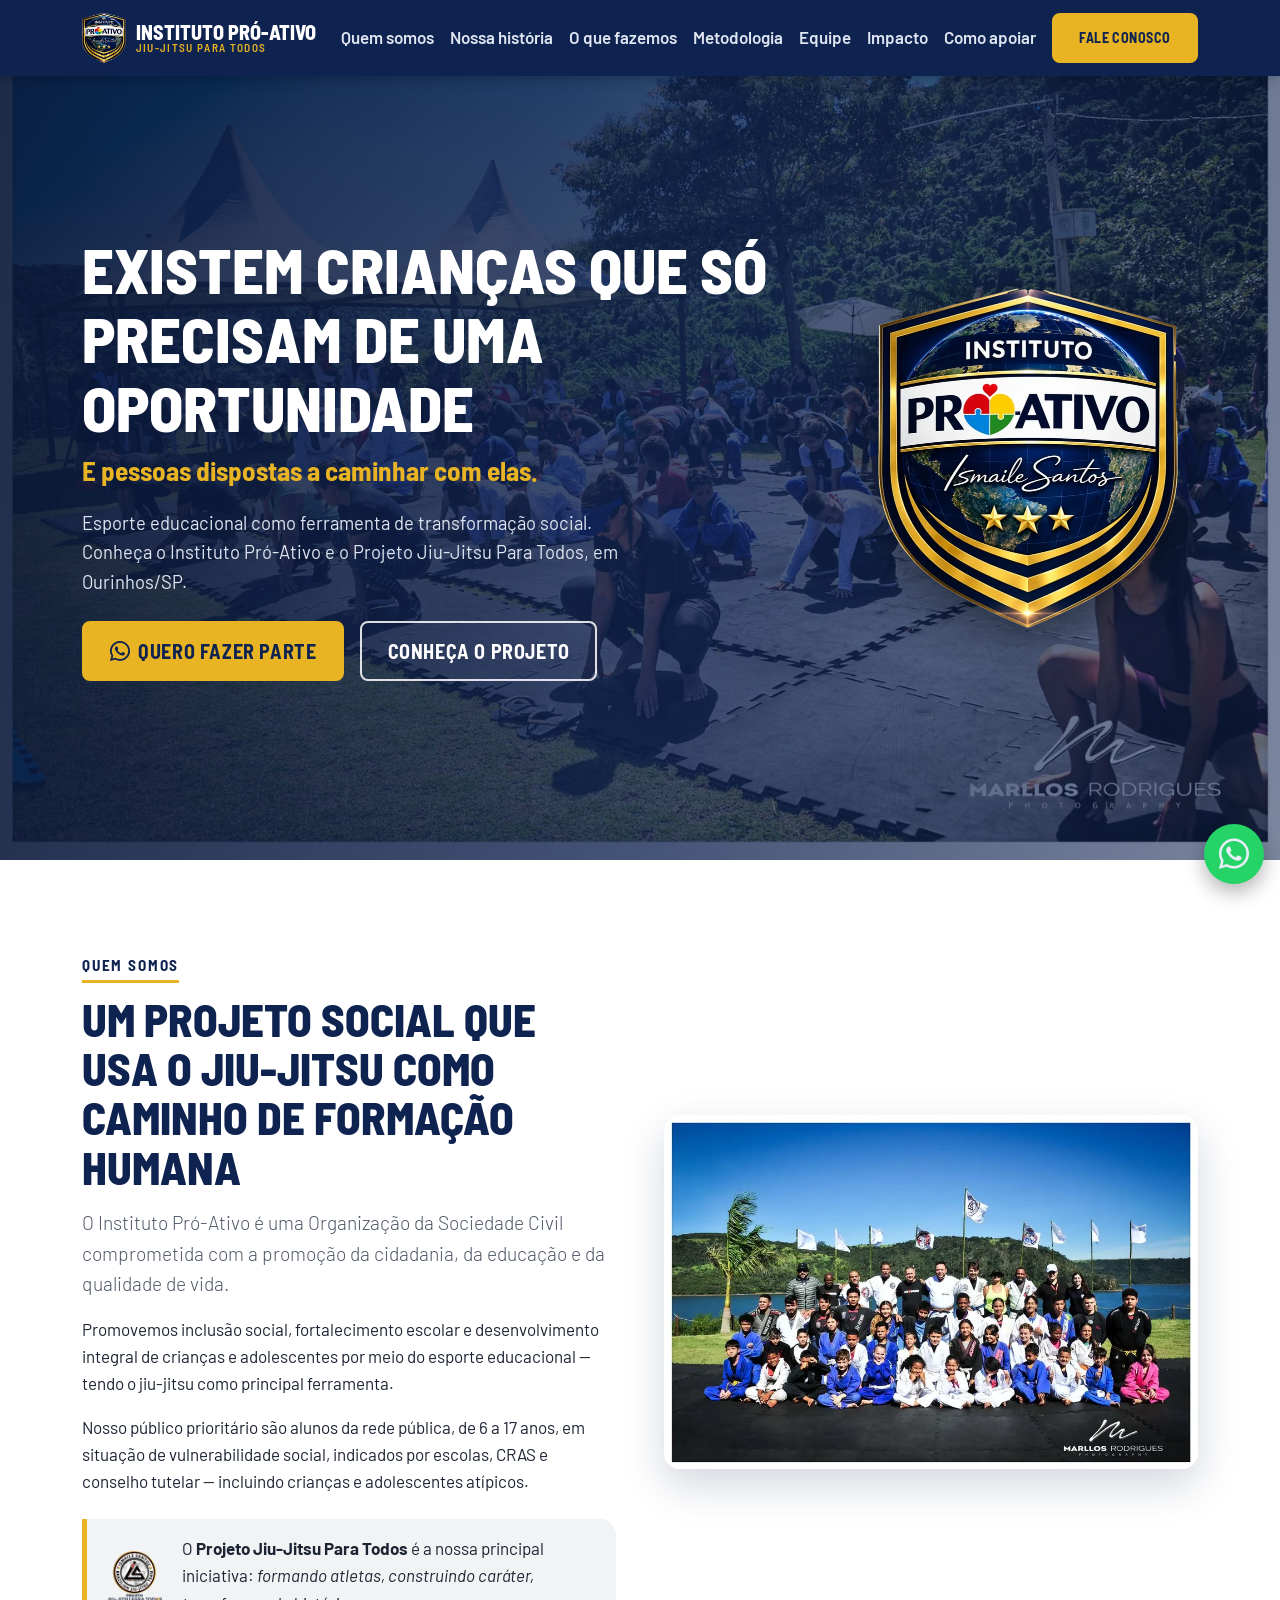
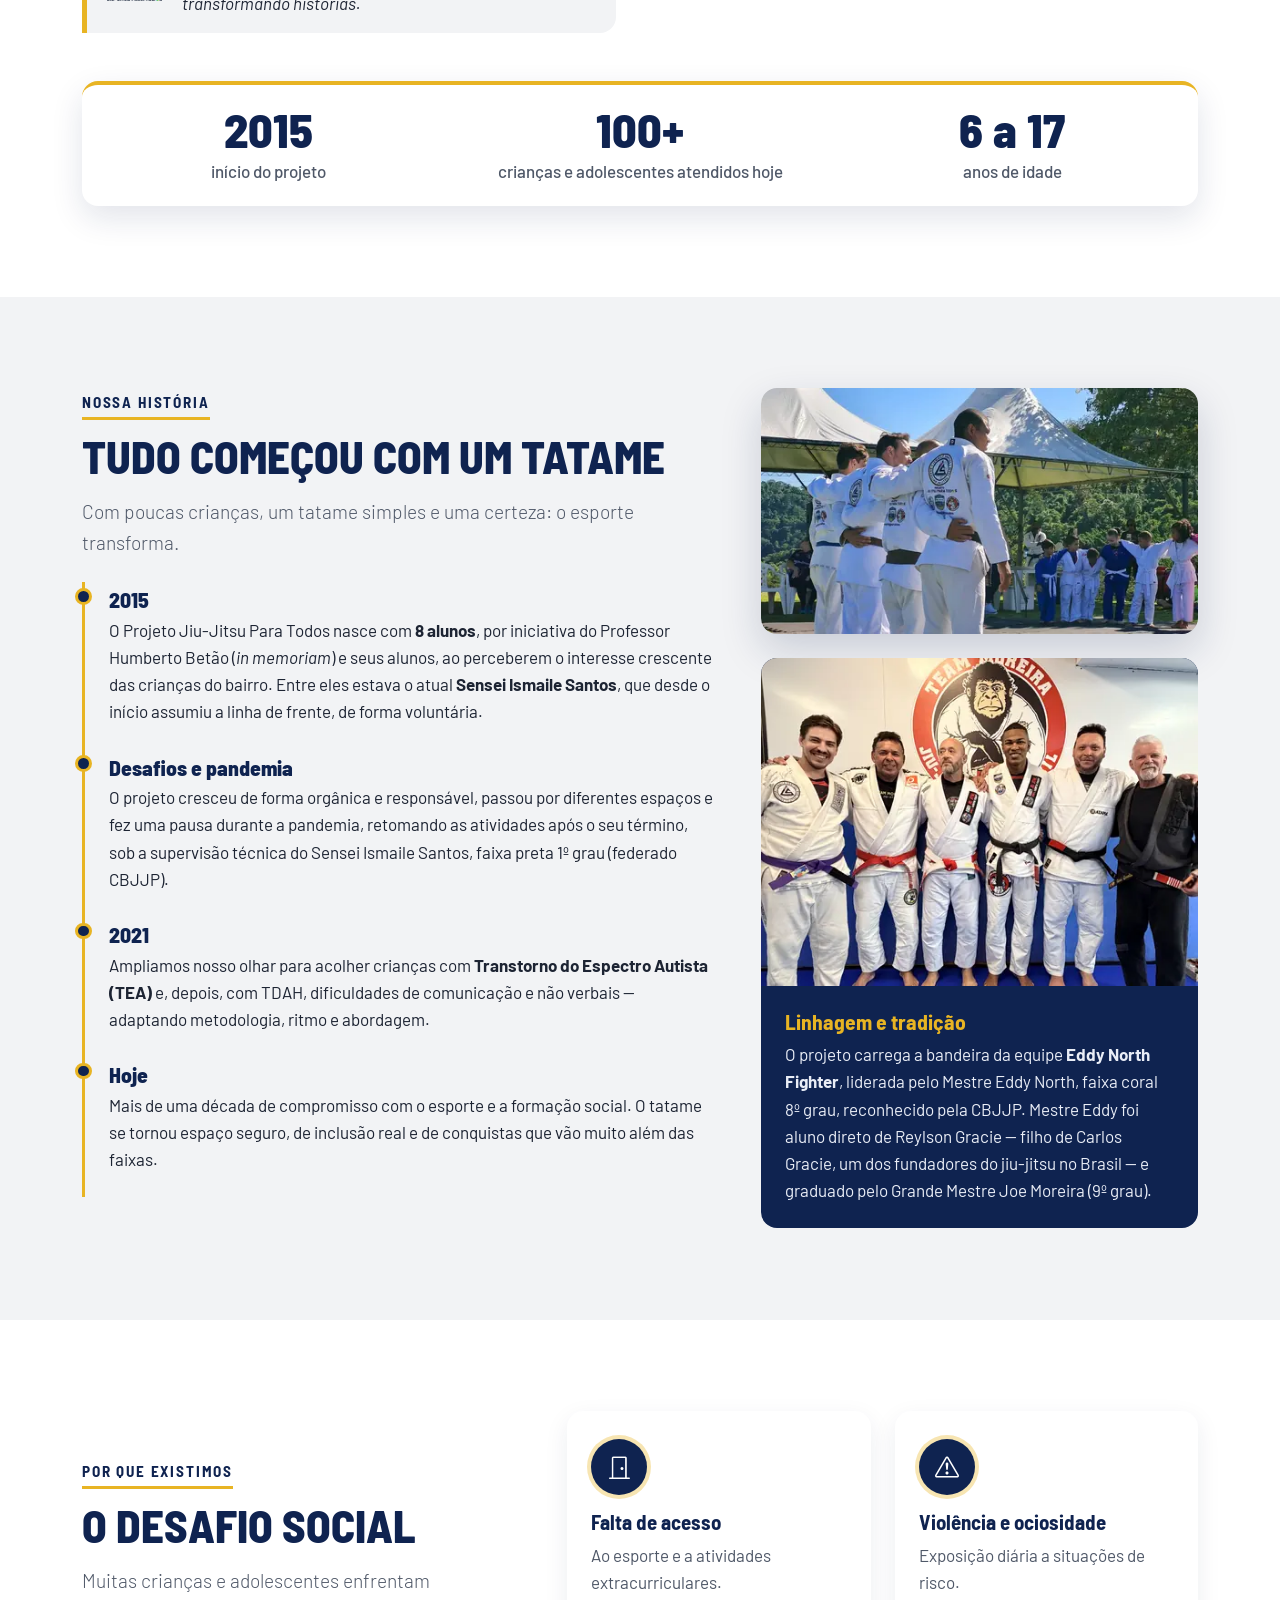
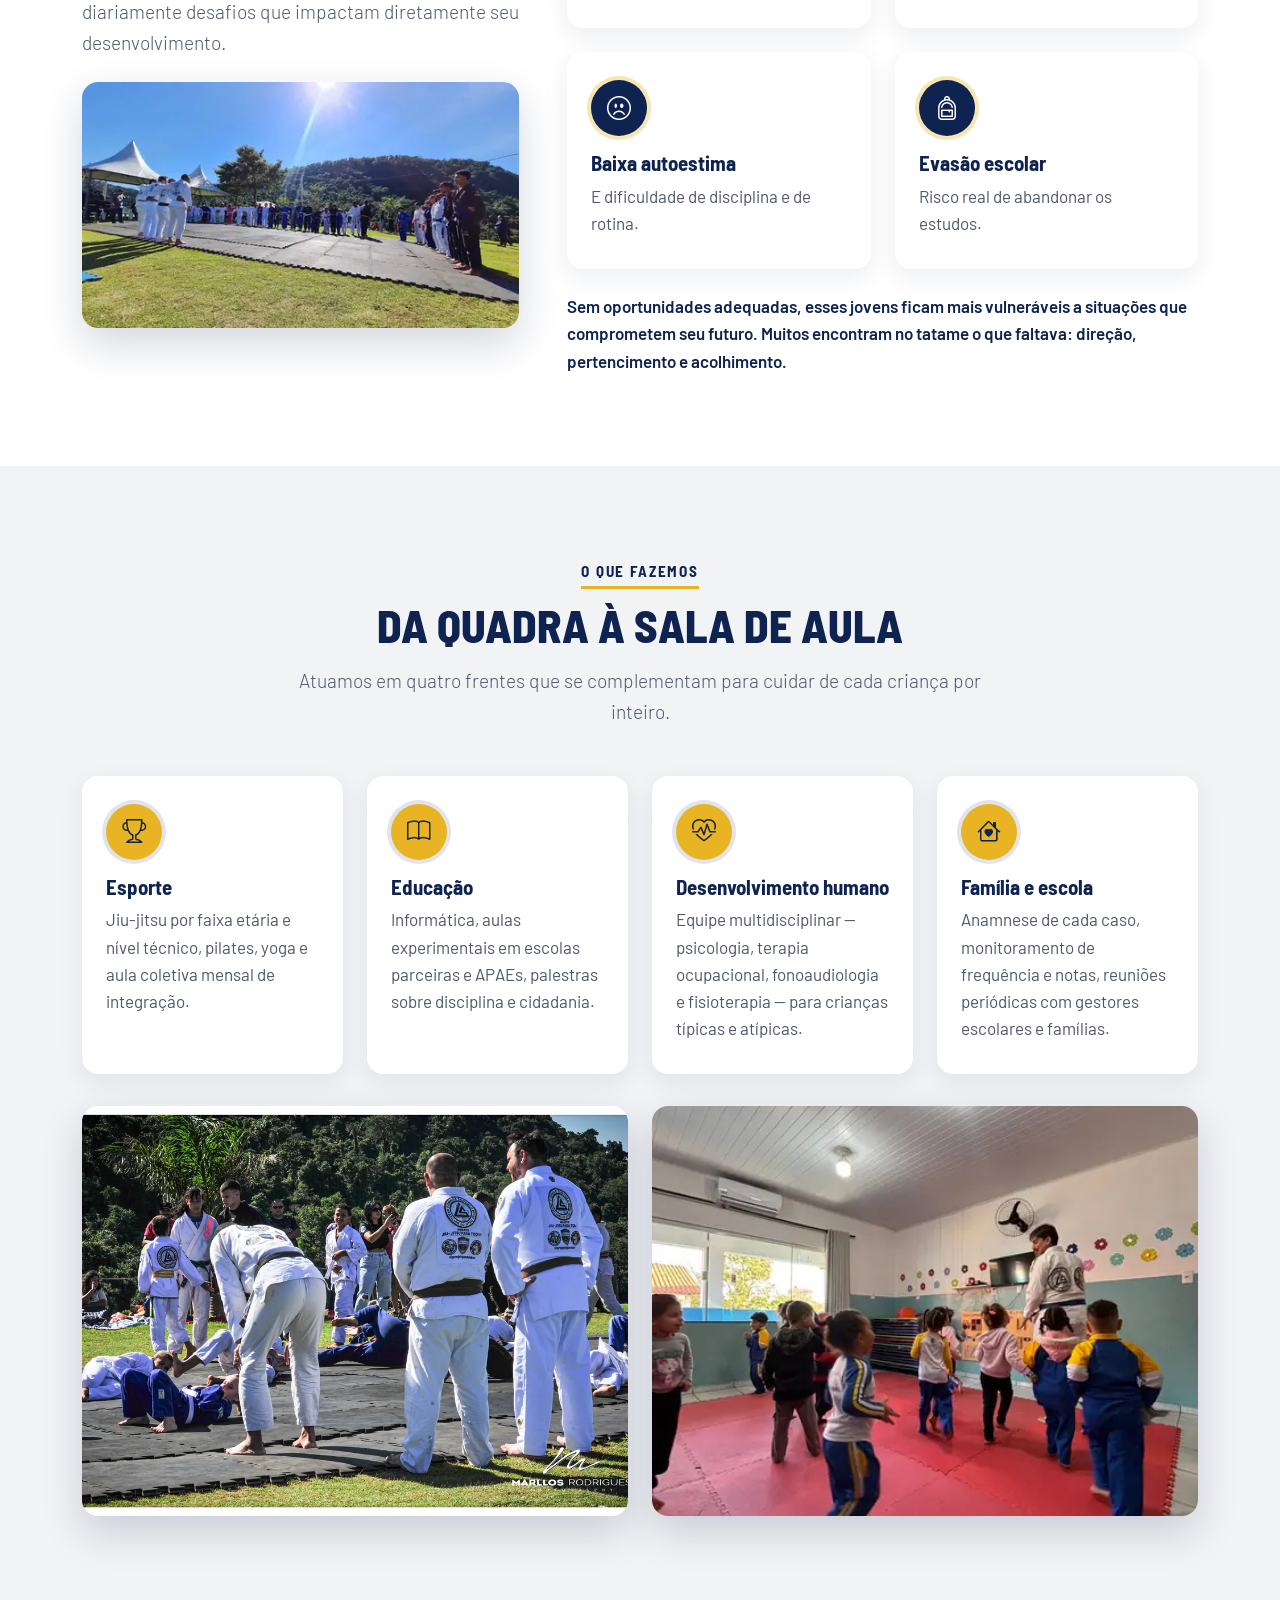
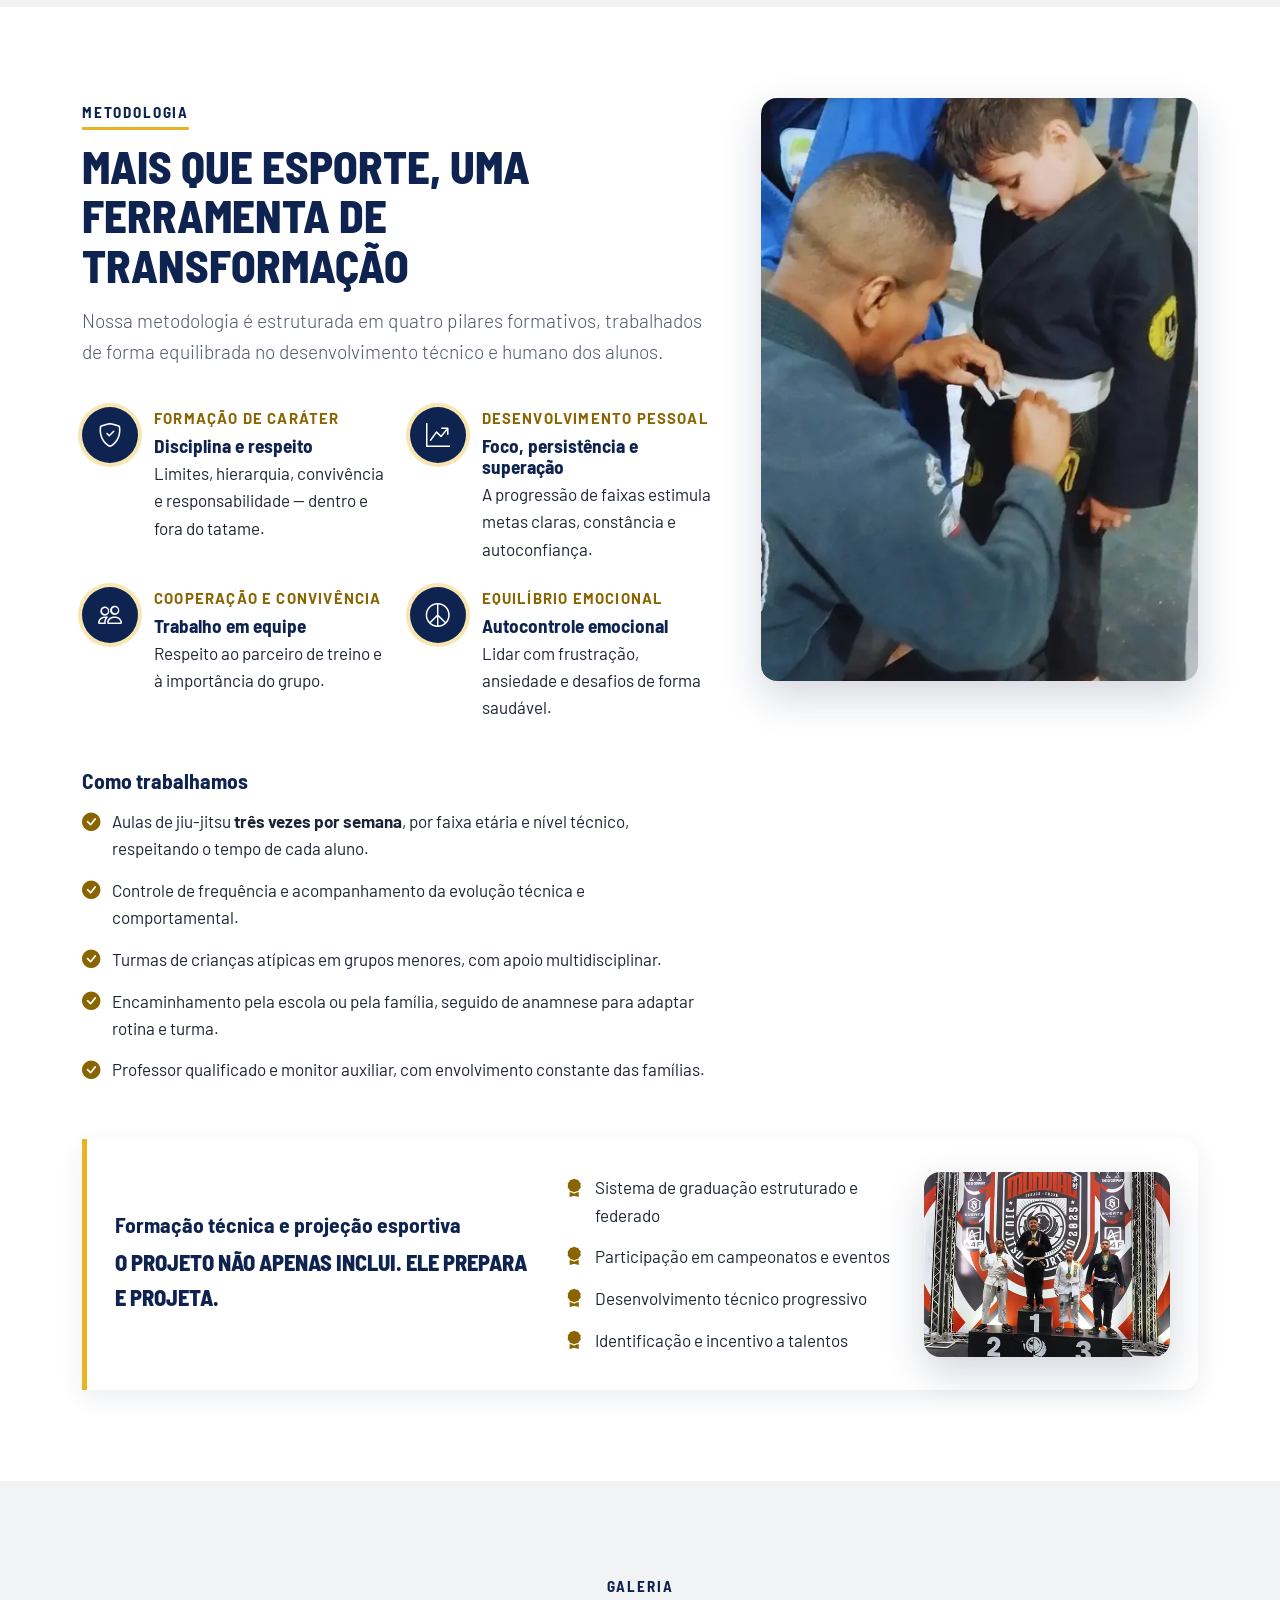
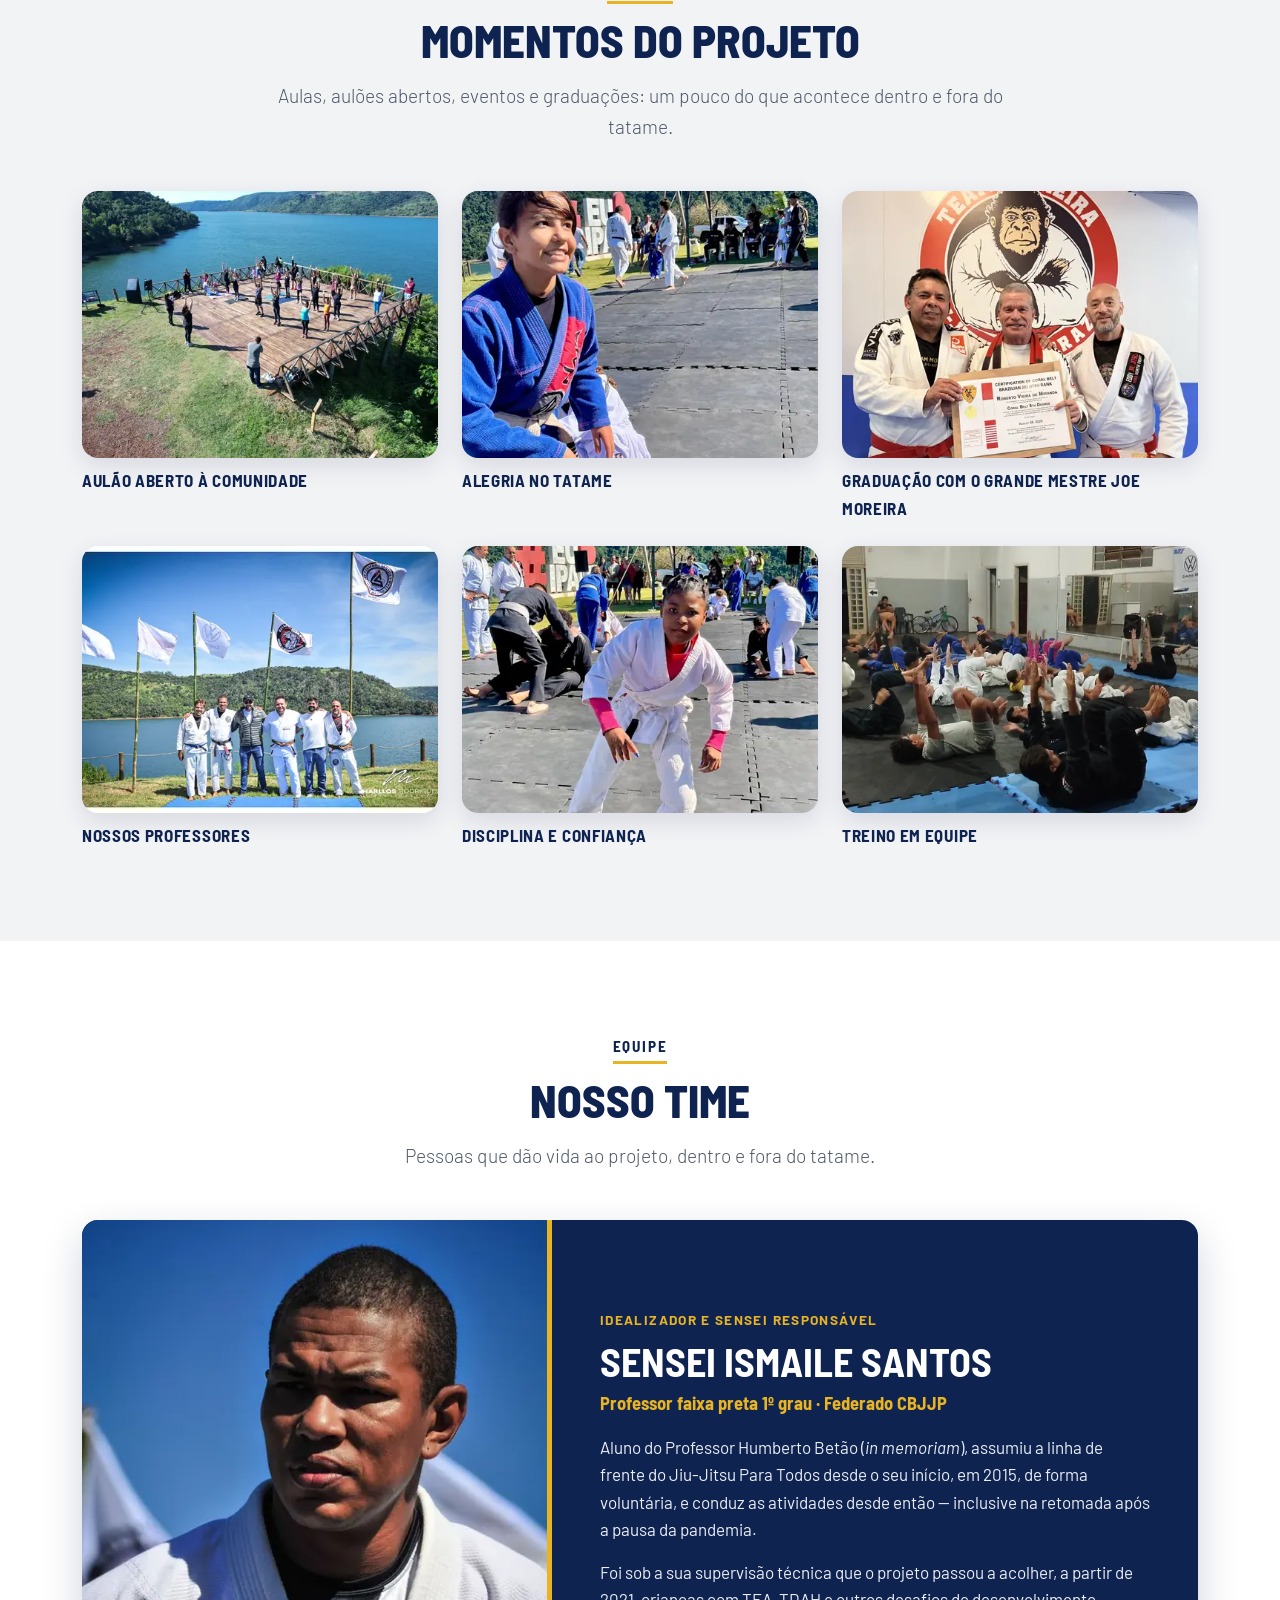
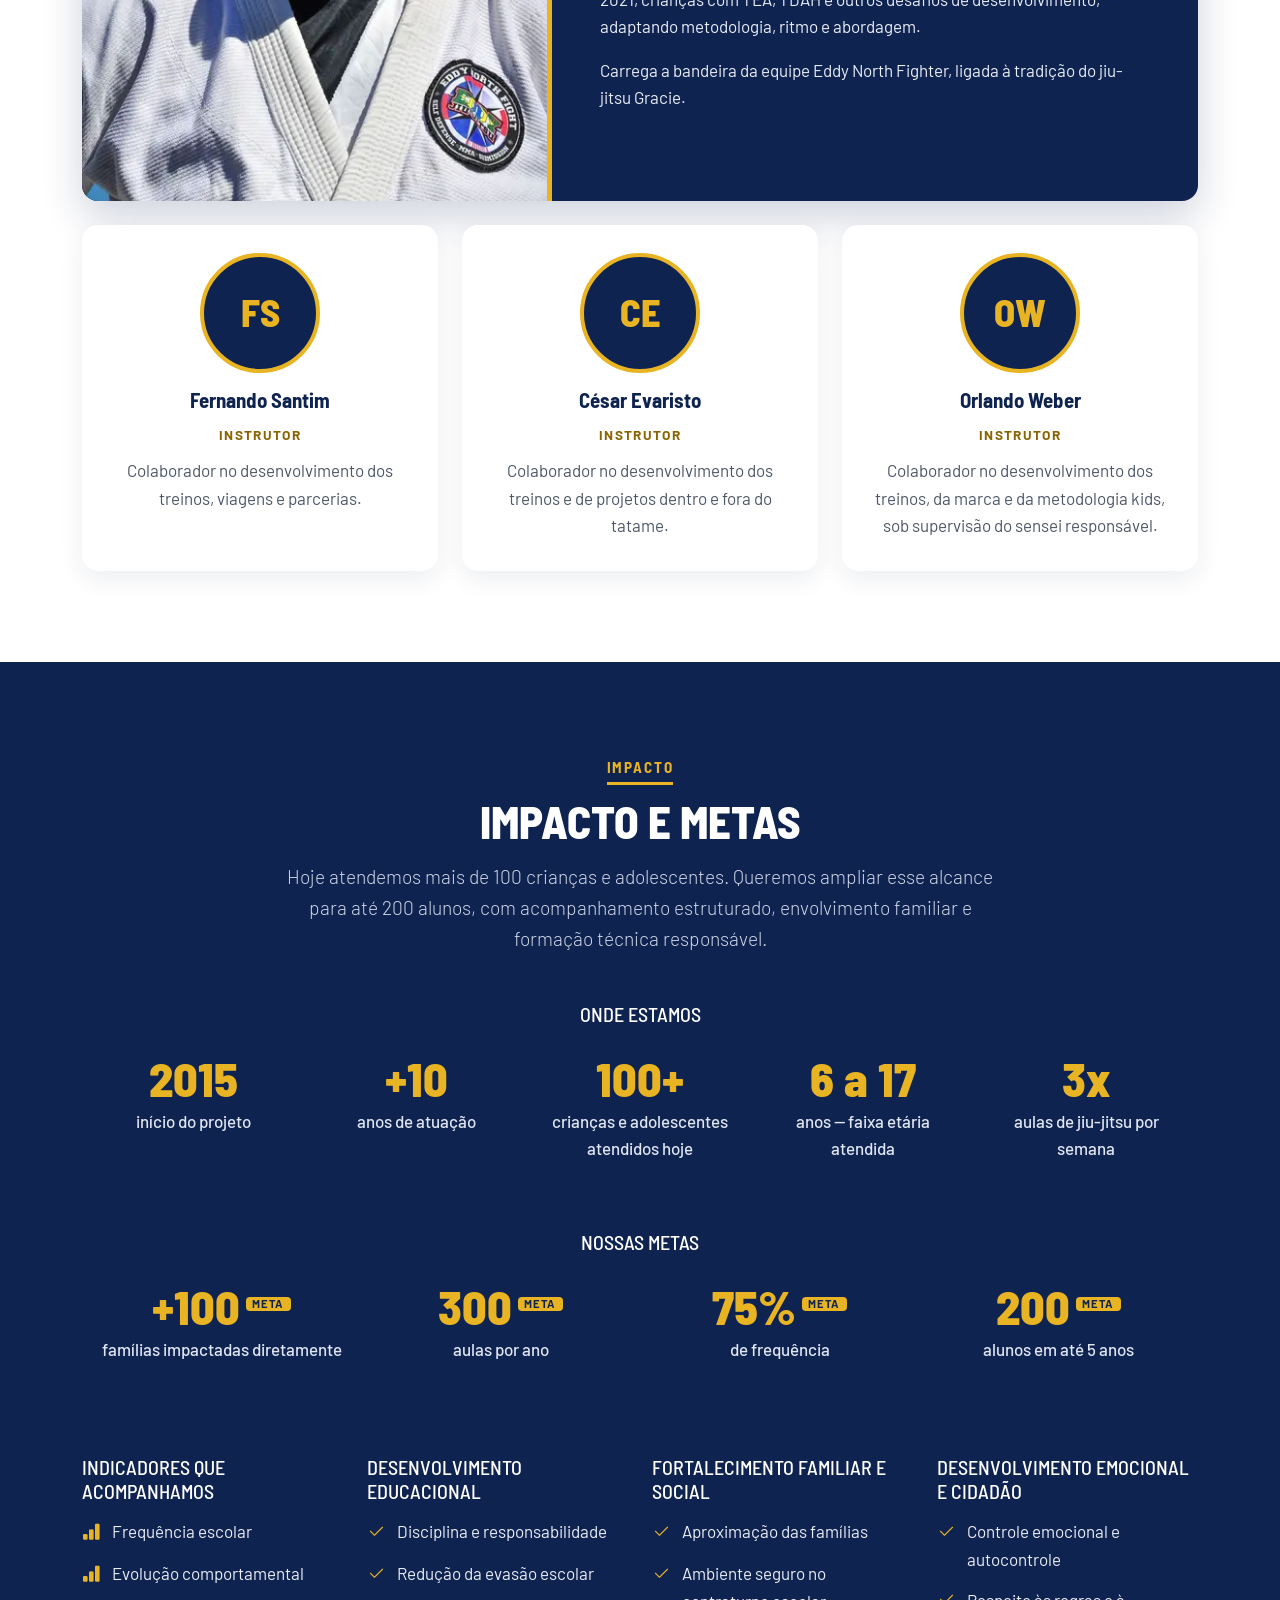
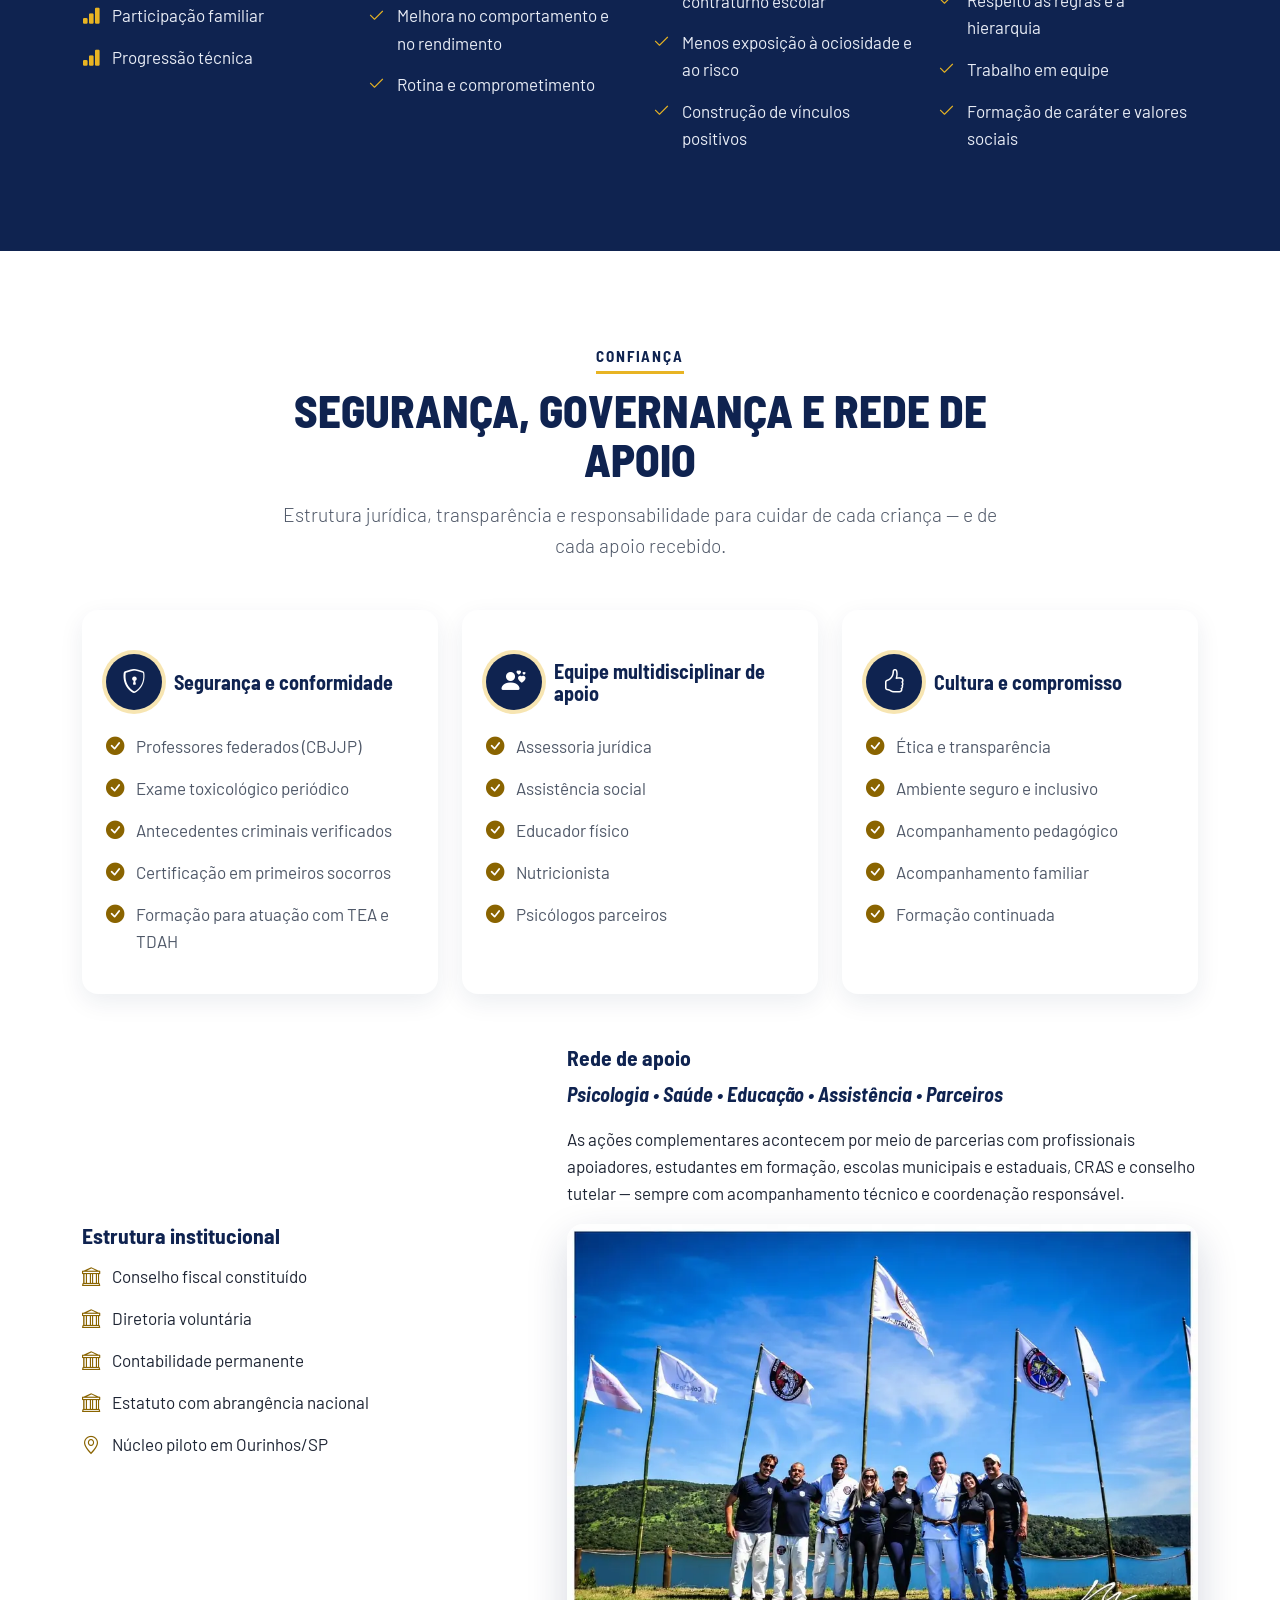
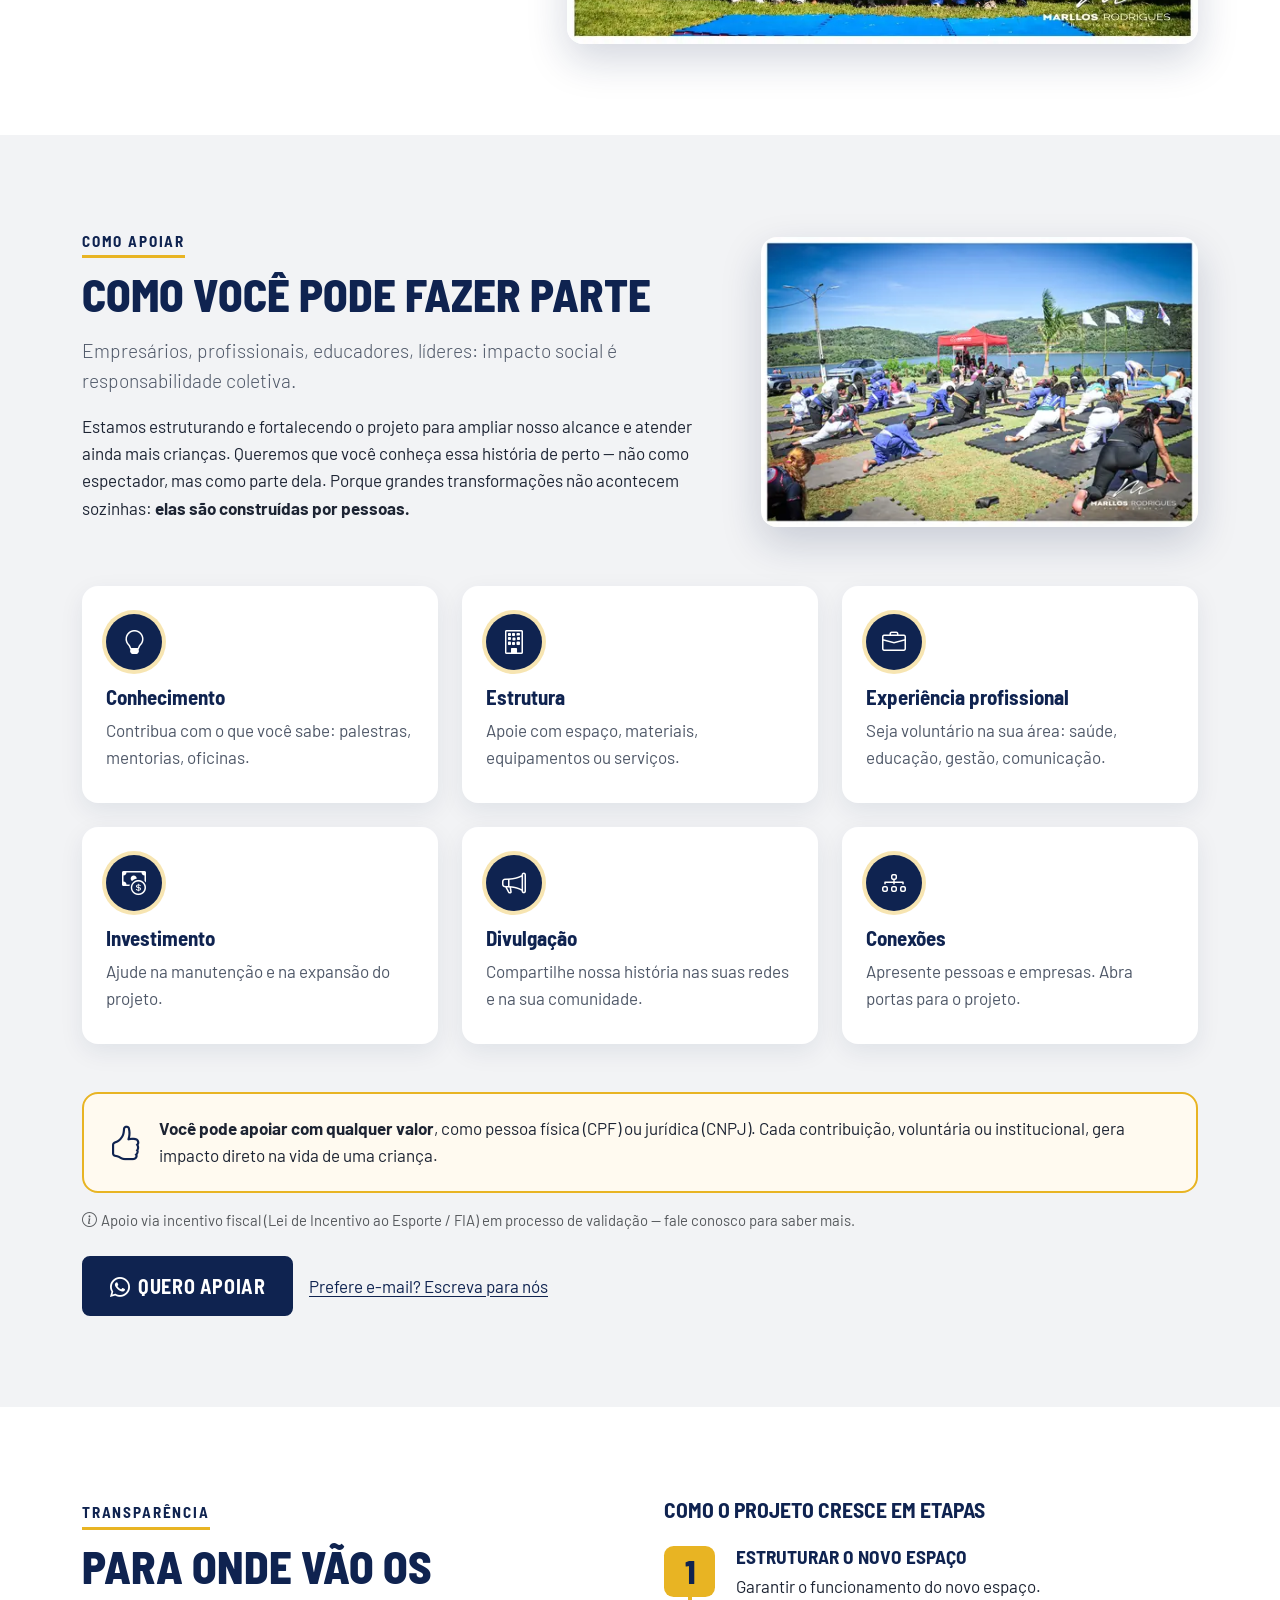
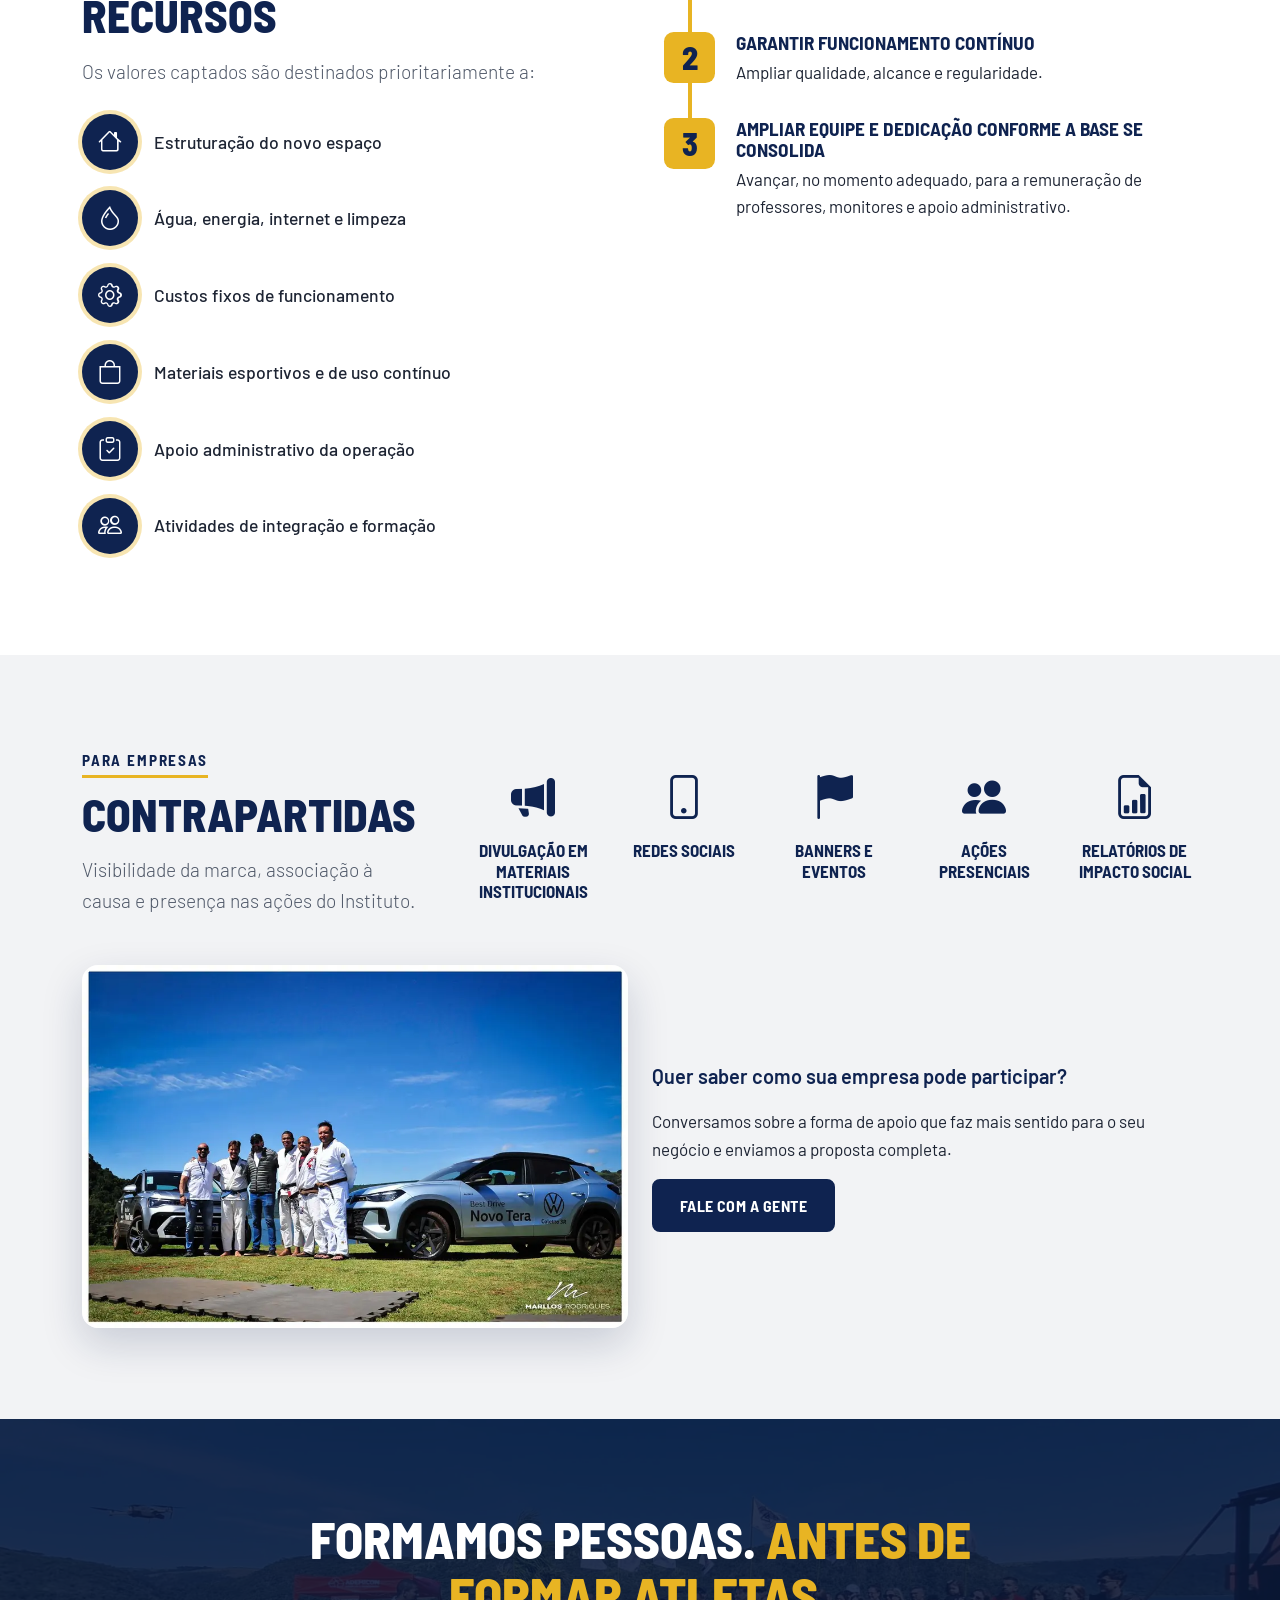
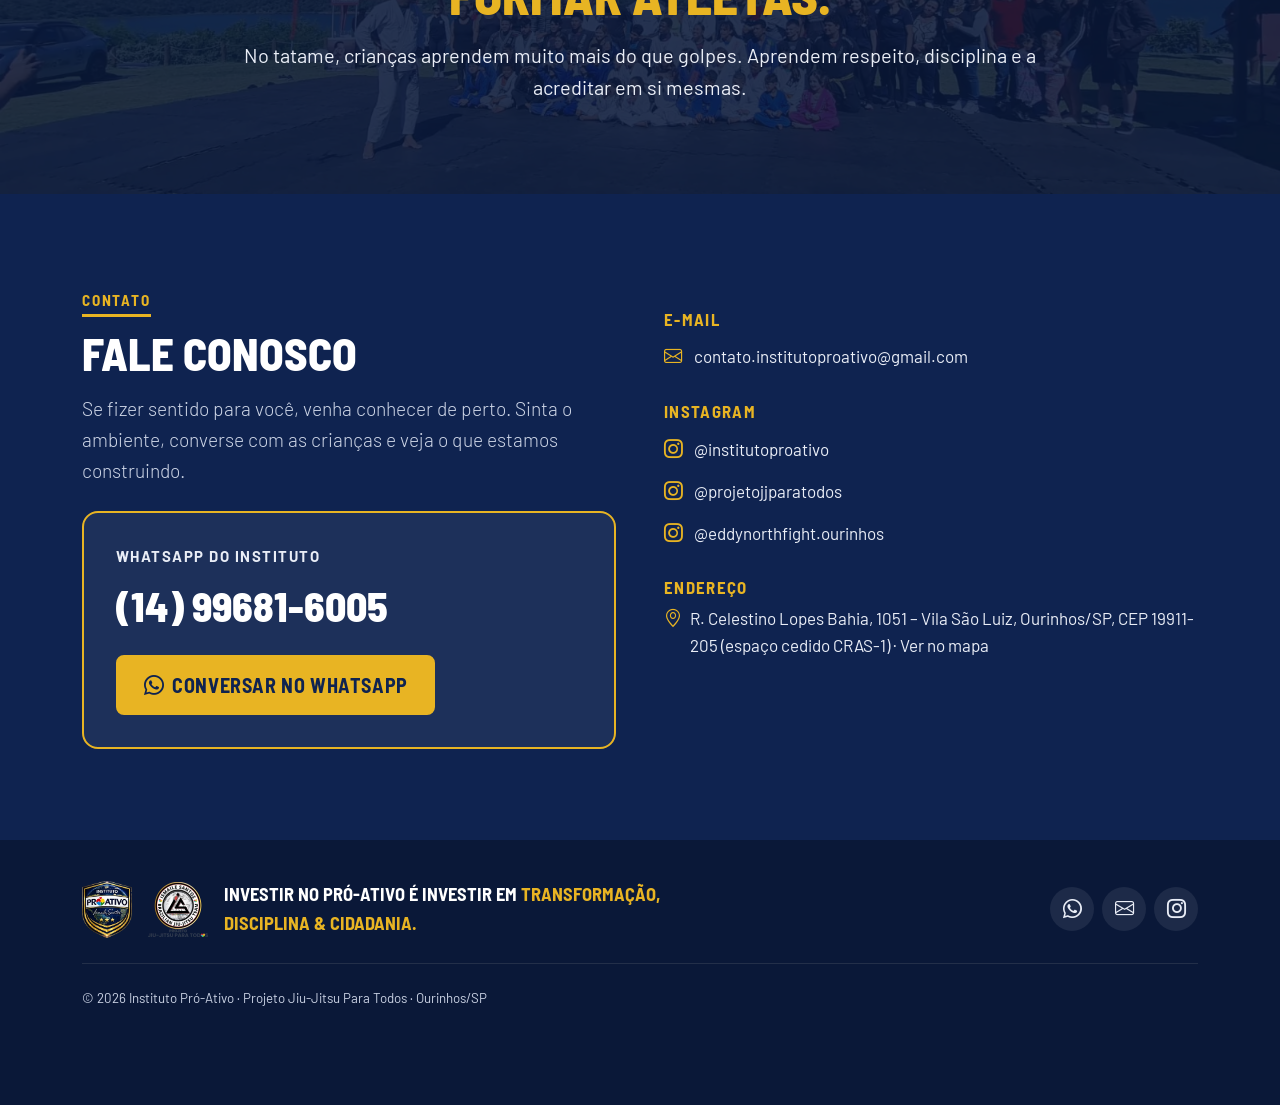
==== site/index.html @ 5bf969a4 "Fix pandemic wording: project paused and resumed after the pandemic Requested by Sensei Ismaile. Als" ====
<!doctype html>
<html lang="pt-BR">
  <head>
    <meta charset="utf-8">
    <meta name="viewport" content="width=device-width, initial-scale=1">
    <title>Instituto Pró-Ativo – Jiu-Jitsu Para Todos em Ourinhos/SP</title>
    <meta name="description" content="Esporte educacional que transforma vidas: o Instituto Pró-Ativo atende crianças e adolescentes em Ourinhos/SP com o Projeto Jiu-Jitsu Para Todos. Saiba como apoiar.">
    <link rel="canonical" href="https://institutoproativo.com.br/">
    <meta name="theme-color" content="#0F2350">

    <!-- Compartilhamento (Open Graph / Twitter) -->
    <meta property="og:type" content="website">
    <meta property="og:locale" content="pt_BR">
    <meta property="og:site_name" content="Instituto Pró-Ativo">
    <meta property="og:title" content="Instituto Pró-Ativo – Jiu-Jitsu Para Todos">
    <meta property="og:description" content="Existem crianças que só precisam de uma oportunidade. Conheça o projeto social que transforma vidas pelo esporte em Ourinhos/SP.">
    <meta property="og:url" content="https://institutoproativo.com.br/">
    <meta property="og:image" content="https://institutoproativo.com.br/assets/brand/og-image.jpg">
    <meta property="og:image:width" content="1200">
    <meta property="og:image:height" content="630">
    <meta property="og:image:alt" content="Brasão do Instituto Pró-Ativo e o texto Jiu-Jitsu Para Todos">
    <meta name="twitter:card" content="summary_large_image">

    <!-- Ícones -->
    <link rel="icon" href="favicon.ico" sizes="48x48">
    <link rel="icon" type="image/png" sizes="32x32" href="assets/brand/icon-32.png">
    <link rel="apple-touch-icon" href="assets/brand/apple-touch-icon.png">
    <link rel="manifest" href="site.webmanifest">

    <!-- Fontes e Bootstrap -->
    <link rel="preconnect" href="https://cdn.jsdelivr.net" crossorigin>
    <link rel="preconnect" href="https://fonts.googleapis.com">
    <link rel="preconnect" href="https://fonts.gstatic.com" crossorigin>
    <link rel="stylesheet" href="https://fonts.googleapis.com/css2?family=Barlow+Semi+Condensed:wght@700;800&amp;family=Barlow:wght@400;500;600;700&amp;display=swap">
    <link rel="stylesheet" href="https://cdn.jsdelivr.net/npm/bootstrap@5.3.8/dist/css/bootstrap.min.css" integrity="sha384-sRIl4kxILFvY47J16cr9ZwB07vP4J8+LH7qKQnuqkuIAvNWLzeN8tE5YBujZqJLB" crossorigin="anonymous">
    <link rel="stylesheet" href="https://cdn.jsdelivr.net/npm/bootstrap-icons@1.13.1/font/bootstrap-icons.min.css" integrity="sha384-CK2SzKma4jA5H/MXDUU7i1TqZlCFaD4T01vtyDFvPlD97JQyS+IsSh1nI2EFbpyk" crossorigin="anonymous">
    <link rel="stylesheet" href="css/styles.css">


    <script type="application/ld+json">
      {
        "@context": "https://schema.org",
        "@type": "NGO",
        "name": "Instituto Pró-Ativo",
        "url": "https://institutoproativo.com.br/",
        "logo": "https://institutoproativo.com.br/assets/brand/icon-512.png",
        "description": "Organização da Sociedade Civil que promove inclusão social e desenvolvimento integral de crianças e adolescentes por meio do esporte educacional, com o Projeto Jiu-Jitsu Para Todos.",
        "email": "contato.institutoproativo@gmail.com",
        "telephone": "+55-14-99681-6005",
        "foundingDate": "2015",
        "address": {
          "@type": "PostalAddress",
          "streetAddress": "R. Celestino Lopes Bahia, 1051 - Vila São Luiz",
          "addressLocality": "Ourinhos",
          "addressRegion": "SP",
          "postalCode": "19911-205",
          "addressCountry": "BR"
        },
        "sameAs": [
          "https://www.instagram.com/institutoproativo/",
          "https://www.instagram.com/projetojjparatodos/"
        ]
      }
    </script>

    <!-- Estatística sem cookies (GoatCounter): painel em https://institutoproativo.goatcounter.com -->
    <script data-goatcounter="https://institutoproativo.goatcounter.com/count" async src="https://gc.zgo.at/count.js"></script>
  </head>

  <body data-bs-spy="scroll" data-bs-target="#menu-principal" data-bs-root-margin="-80px 0px -55%">
    <a class="skip-link" href="#conteudo">Pular para o conteúdo</a>

    <!-- ================= CABEÇALHO ================= -->
    <header class="site-header">
      <nav class="navbar navbar-expand-xl fixed-top" aria-label="Menu principal">
        <div class="container">
          <a class="navbar-brand" href="#inicio">
            <picture>
              <source type="image/webp" srcset="assets/brand/brasao-160.webp">
              <img src="assets/brand/brasao-160.png" alt="" width="44" height="50">
            </picture>
            <span>Instituto Pró-Ativo<small>Jiu-Jitsu Para Todos</small></span>
          </a>
          <button class="navbar-toggler" type="button" data-bs-toggle="collapse" data-bs-target="#menu-principal" aria-controls="menu-principal" aria-expanded="false" aria-label="Abrir menu">
            <span class="navbar-toggler-icon"></span>
          </button>
          <div class="collapse navbar-collapse" id="menu-principal">
            <ul class="navbar-nav ms-auto mb-2 mb-xl-0 align-items-xl-center">
              <li class="nav-item"><a class="nav-link" href="#quem-somos">Quem somos</a></li>
              <li class="nav-item"><a class="nav-link" href="#historia">Nossa história</a></li>
              <li class="nav-item"><a class="nav-link" href="#o-que-fazemos">O que fazemos</a></li>
              <li class="nav-item"><a class="nav-link" href="#metodologia">Metodologia</a></li>
              <li class="nav-item"><a class="nav-link" href="#equipe">Equipe</a></li>
              <li class="nav-item"><a class="nav-link" href="#impacto">Impacto</a></li>
              <li class="nav-item"><a class="nav-link" href="#como-apoiar">Como apoiar</a></li>
              <li class="nav-item ms-xl-2"><a class="btn btn-gold btn-sm mt-2 mt-xl-0" href="#contato">Fale conosco</a></li>
            </ul>
          </div>
        </div>
      </nav>
    </header>

    <main id="conteudo">
      <!-- ================= 1. HERO ================= -->
      <section id="inicio" class="hero" aria-labelledby="titulo-inicio">
        <picture class="hero__bg">
          <source type="image/webp" srcset="assets/img/hero-aulao-480.webp 480w, assets/img/hero-aulao-960.webp 960w, assets/img/hero-aulao-1600.webp 1600w" sizes="100vw">
          <img src="assets/img/hero-aulao-960.jpg" srcset="assets/img/hero-aulao-480.jpg 480w, assets/img/hero-aulao-960.jpg 960w, assets/img/hero-aulao-1600.jpg 1600w" sizes="100vw" width="1600" height="1065" alt="" fetchpriority="high" decoding="async">
        </picture>
        <div class="container">
          <div class="row align-items-center g-4 g-lg-5">
            <div class="col-lg-8 order-2 order-lg-1">
              <h1 id="titulo-inicio">Existem crianças que só precisam de uma oportunidade</h1>
              <p class="hero__complement">E pessoas dispostas a caminhar com elas.</p>
              <p class="hero__subtitle">Esporte educacional como ferramenta de transformação social. Conheça o Instituto Pró-Ativo e o Projeto Jiu-Jitsu Para Todos, em Ourinhos/SP.</p>
              <div class="d-flex flex-wrap gap-3 mt-4">
                <a class="btn btn-gold btn-lg" href="https://wa.me/5514996816005?text=Ol%C3%A1!%20Conheci%20o%20Instituto%20Pr%C3%B3-Ativo%20pelo%20site%20e%20gostaria%20de%20saber%20mais." target="_blank" rel="noopener" data-goatcounter-click="whatsapp-hero">
                  <i class="bi bi-whatsapp me-2" aria-hidden="true"></i>Quero fazer parte<span class="visually-hidden"> (WhatsApp, abre em nova aba)</span>
                </a>
                <a class="btn btn-outline-light-pa btn-lg" href="#quem-somos">Conheça o projeto</a>
              </div>
            </div>
            <div class="col-lg-4 order-1 order-lg-2 text-center">
              <picture>
                <source type="image/webp" srcset="assets/brand/brasao.webp">
                <img class="hero__logo" src="assets/brand/brasao.png" width="600" height="679" alt="Brasão do Instituto Pró-Ativo — Ismaile Santos">
              </picture>
            </div>
          </div>
        </div>
      </section>

      <!-- ================= 2. QUEM SOMOS ================= -->
      <section id="quem-somos" class="section" aria-labelledby="titulo-quem-somos">
        <div class="container">
          <div class="row g-4 g-lg-5 align-items-center">
            <div class="col-lg-6">
              <span class="eyebrow">Quem somos</span>
              <h2 id="titulo-quem-somos">Um projeto social que usa o jiu-jitsu como caminho de formação humana</h2>
              <p class="lead">O Instituto Pró-Ativo é uma Organização da Sociedade Civil comprometida com a promoção da cidadania, da educação e da qualidade de vida.</p>
              <p>Promovemos inclusão social, fortalecimento escolar e desenvolvimento integral de crianças e adolescentes por meio do esporte educacional — tendo o jiu-jitsu como principal ferramenta.</p>
              <p>Nosso público prioritário são alunos da rede pública, de 6 a 17 anos, em situação de vulnerabilidade social, indicados por escolas, CRAS e conselho tutelar — incluindo crianças e adolescentes atípicos.</p>
              <div class="project-highlight mt-4">
                <picture>
                  <source type="image/webp" srcset="assets/brand/logo-jjpt-240.webp 240w, assets/brand/logo-jjpt-480.webp 480w" sizes="120px">
                  <img src="assets/brand/logo-jjpt-240.png" srcset="assets/brand/logo-jjpt-240.png 240w, assets/brand/logo-jjpt-480.png 480w" sizes="120px" width="240" height="219" alt="Logo do Projeto Jiu-Jitsu Para Todos — Ismaile Santos Brazilian Jiu-Jitsu Team" loading="lazy" decoding="async">
                </picture>
                <p class="mb-0">O <strong>Projeto Jiu-Jitsu Para Todos</strong> é a nossa principal iniciativa: <em>formando atletas, construindo caráter, transformando histórias.</em></p>
              </div>
            </div>
            <div class="col-lg-6">
              <div class="section-photo">
                <picture>
                  <source type="image/webp" srcset="assets/img/turma-lago-480.webp 480w, assets/img/turma-lago-960.webp 960w, assets/img/turma-lago-1280.webp 1280w" sizes="(min-width: 992px) 540px, 100vw">
                  <img src="assets/img/turma-lago-960.jpg" srcset="assets/img/turma-lago-480.jpg 480w, assets/img/turma-lago-960.jpg 960w, assets/img/turma-lago-1280.jpg 1280w" sizes="(min-width: 992px) 540px, 100vw" width="1280" height="851" alt="Alunos do projeto, de quimono, reunidos com professores e voluntários em um aulão ao ar livre às margens da represa" loading="lazy" decoding="async">
                </picture>
              </div>
            </div>
          </div>

          <!-- NÚMEROS DE IMPACTO: atualizar também em #impacto -->
          <div class="stat-strip row row-cols-1 row-cols-sm-3 g-0 mt-5">
            <div class="col stat"><span class="stat__value">2015</span><span class="stat__label">início do projeto</span></div>
            <div class="col stat"><span class="stat__value">100+</span><span class="stat__label">crianças e adolescentes atendidos hoje</span></div>
            <div class="col stat"><span class="stat__value">6 a 17</span><span class="stat__label">anos de idade</span></div>
          </div>
        </div>
      </section>

      <!-- ================= 3. NOSSA HISTÓRIA ================= -->
      <section id="historia" class="section section--alt" aria-labelledby="titulo-historia">
        <div class="container">
          <div class="row g-4 g-lg-5">
            <div class="col-lg-7">
              <span class="eyebrow">Nossa história</span>
              <h2 id="titulo-historia">Tudo começou com um tatame</h2>
              <p class="lead">Com poucas crianças, um tatame simples e uma certeza: o esporte transforma.</p>
              <ol class="timeline mt-4">
                <li>
                  <span class="timeline__year">2015</span>
                  O Projeto Jiu-Jitsu Para Todos nasce com <strong>8 alunos</strong>, por iniciativa do Professor Humberto Betão (<em>in memoriam</em>) e seus alunos, ao perceberem o interesse crescente das crianças do bairro. Entre eles estava o atual <strong>Sensei Ismaile Santos</strong>, que desde o início assumiu a linha de frente, de forma voluntária.
                </li>
                <li>
                  <span class="timeline__year">Desafios e pandemia</span>
                  O projeto cresceu de forma orgânica e responsável, passou por diferentes espaços e fez uma pausa durante a pandemia, retomando as atividades após o seu término, sob a supervisão técnica do Sensei Ismaile Santos, faixa preta 1º grau (federado CBJJP).
                </li>
                <li>
                  <span class="timeline__year">2021</span>
                  Ampliamos nosso olhar para acolher crianças com <strong>Transtorno do Espectro Autista (TEA)</strong> e, depois, com TDAH, dificuldades de comunicação e não verbais — adaptando metodologia, ritmo e abordagem.
                </li>
                <li>
                  <span class="timeline__year">Hoje</span>
                  Mais de uma década de compromisso com o esporte e a formação social. O tatame se tornou espaço seguro, de inclusão real e de conquistas que vão muito além das faixas.
                </li>
              </ol>
            </div>
            <div class="col-lg-5">
              <div class="section-photo mb-4">
                <picture>
                  <source type="image/webp" srcset="assets/img/historia-professores-480.webp 480w, assets/img/historia-professores-960.webp 960w" sizes="(min-width: 992px) 450px, 100vw">
                  <img src="assets/img/historia-professores-960.jpg" srcset="assets/img/historia-professores-480.jpg 480w, assets/img/historia-professores-960.jpg 960w" sizes="(min-width: 992px) 450px, 100vw" width="960" height="540" alt="Professores do projeto abraçados, de costas, com o logo do Projeto Jiu-Jitsu Para Todos no quimono, diante de crianças em roda no tatame" loading="lazy" decoding="async">
                </picture>
              </div>
              <div class="lineage">
                <picture>
                  <source type="image/webp" srcset="assets/img/linhagem-seminario-480.webp 480w, assets/img/linhagem-seminario-960.webp 960w" sizes="(min-width: 992px) 450px, 100vw">
                  <img class="w-100" src="assets/img/linhagem-seminario-960.jpg" srcset="assets/img/linhagem-seminario-480.jpg 480w, assets/img/linhagem-seminario-960.jpg 960w" sizes="(min-width: 992px) 450px, 100vw" width="960" height="720" alt="Faixas-pretas e faixas-coral reunidos na academia Team Moreira durante seminário e cerimônia de graduação com o Grande Mestre Joe Moreira" loading="lazy" decoding="async">
                </picture>
                <div class="p-4">
                  <h3>Linhagem e tradição</h3>
                  <p class="mb-0">O projeto carrega a bandeira da equipe <strong>Eddy North Fighter</strong>, liderada pelo Mestre Eddy North, faixa coral 8º grau, reconhecido pela CBJJP. Mestre Eddy foi aluno direto de Reylson Gracie — filho de Carlos Gracie, um dos fundadores do jiu-jitsu no Brasil — e graduado pelo Grande Mestre Joe Moreira (9º grau).</p>
                </div>
              </div>
            </div>
          </div>
        </div>
      </section>

      <!-- ================= 4. O DESAFIO SOCIAL ================= -->
      <section id="desafio" class="section" aria-labelledby="titulo-desafio">
        <div class="container">
          <div class="row g-4 g-lg-5 align-items-center">
            <div class="col-lg-5">
              <span class="eyebrow">Por que existimos</span>
              <h2 id="titulo-desafio">O desafio social</h2>
              <p class="lead">Muitas crianças e adolescentes enfrentam diariamente desafios que impactam diretamente seu desenvolvimento.</p>
              <div class="section-photo d-none d-lg-block mt-4">
                <picture>
                  <source type="image/webp" srcset="assets/img/desafio-aulao-480.webp 480w, assets/img/desafio-aulao-960.webp 960w" sizes="420px">
                  <img src="assets/img/desafio-aulao-960.jpg" srcset="assets/img/desafio-aulao-480.jpg 480w, assets/img/desafio-aulao-960.jpg 960w" sizes="420px" width="960" height="540" alt="Dezenas de crianças e jovens de quimono enfileirados ao redor do tatame durante um aulão ao ar livre" loading="lazy" decoding="async">
                </picture>
              </div>
            </div>
            <div class="col-lg-7">
              <div class="row row-cols-1 row-cols-sm-2 g-4">
                <div class="col">
                  <div class="pa-card">
                    <span class="card-icon"><i class="bi bi-door-closed" aria-hidden="true"></i></span>
                    <h3>Falta de acesso</h3>
                    <p>Ao esporte e a atividades extracurriculares.</p>
                  </div>
                </div>
                <div class="col">
                  <div class="pa-card">
                    <span class="card-icon"><i class="bi bi-exclamation-triangle" aria-hidden="true"></i></span>
                    <h3>Violência e ociosidade</h3>
                    <p>Exposição diária a situações de risco.</p>
                  </div>
                </div>
                <div class="col">
                  <div class="pa-card">
                    <span class="card-icon"><i class="bi bi-emoji-frown" aria-hidden="true"></i></span>
                    <h3>Baixa autoestima</h3>
                    <p>E dificuldade de disciplina e de rotina.</p>
                  </div>
                </div>
                <div class="col">
                  <div class="pa-card">
                    <span class="card-icon"><i class="bi bi-backpack" aria-hidden="true"></i></span>
                    <h3>Evasão escolar</h3>
                    <p>Risco real de abandonar os estudos.</p>
                  </div>
                </div>
              </div>
              <p class="mt-4 mb-0 fw-semibold text-navy">Sem oportunidades adequadas, esses jovens ficam mais vulneráveis a situações que comprometem seu futuro. Muitos encontram no tatame o que faltava: direção, pertencimento e acolhimento.</p>
            </div>
          </div>
        </div>
      </section>

      <!-- ================= 5. O QUE FAZEMOS ================= -->
      <section id="o-que-fazemos" class="section section--alt" aria-labelledby="titulo-o-que-fazemos">
        <div class="container">
          <div class="text-center mx-auto mb-5" style="max-width: 46rem;">
            <span class="eyebrow">O que fazemos</span>
            <h2 id="titulo-o-que-fazemos">Da quadra à sala de aula</h2>
            <p class="lead mb-0">Atuamos em quatro frentes que se complementam para cuidar de cada criança por inteiro.</p>
          </div>
          <div class="row row-cols-1 row-cols-md-2 row-cols-xl-4 g-4">
            <div class="col">
              <div class="pa-card">
                <span class="card-icon card-icon--gold"><i class="bi bi-trophy" aria-hidden="true"></i></span>
                <h3>Esporte</h3>
                <p>Jiu-jitsu por faixa etária e nível técnico, pilates, yoga e aula coletiva mensal de integração.</p>
              </div>
            </div>
            <div class="col">
              <div class="pa-card">
                <span class="card-icon card-icon--gold"><i class="bi bi-book" aria-hidden="true"></i></span>
                <h3>Educação</h3>
                <p>Informática, aulas experimentais em escolas parceiras e APAEs, palestras sobre disciplina e cidadania.</p>
              </div>
            </div>
            <div class="col">
              <div class="pa-card">
                <span class="card-icon card-icon--gold"><i class="bi bi-heart-pulse" aria-hidden="true"></i></span>
                <h3>Desenvolvimento humano</h3>
                <p>Equipe multidisciplinar — psicologia, terapia ocupacional, fonoaudiologia e fisioterapia — para crianças típicas e atípicas.</p>
              </div>
            </div>
            <div class="col">
              <div class="pa-card">
                <span class="card-icon card-icon--gold"><i class="bi bi-house-heart" aria-hidden="true"></i></span>
                <h3>Família e escola</h3>
                <p>Anamnese de cada caso, monitoramento de frequência e notas, reuniões periódicas com gestores escolares e famílias.</p>
              </div>
            </div>
          </div>
          <div class="row g-4 mt-2">
            <div class="col-md-6">
              <div class="section-photo">
                <picture>
                  <source type="image/webp" srcset="assets/img/aula-instrutores-480.webp 480w, assets/img/aula-instrutores-960.webp 960w" sizes="(min-width: 768px) 50vw, 100vw">
                  <img src="assets/img/aula-instrutores-960.jpg" srcset="assets/img/aula-instrutores-480.jpg 480w, assets/img/aula-instrutores-960.jpg 960w" sizes="(min-width: 768px) 50vw, 100vw" width="960" height="720" alt="Professores faixa-preta orientando crianças de quimono durante a aula no tatame ao ar livre" loading="lazy" decoding="async">
                </picture>
              </div>
            </div>
            <div class="col-md-6">
              <div class="section-photo">
                <picture>
                  <source type="image/webp" srcset="assets/img/escola-criancas-480.webp" sizes="(min-width: 768px) 50vw, 100vw">
                  <img src="assets/img/escola-criancas-480.jpg" width="480" height="640" alt="Crianças pequenas de uniforme escolar correndo sobre o tatame vermelho durante aula experimental em escola parceira" loading="lazy" decoding="async" style="aspect-ratio: 4 / 3;">
                </picture>
              </div>
            </div>
          </div>
        </div>
      </section>

      <!-- ================= 6. METODOLOGIA ================= -->
      <section id="metodologia" class="section" aria-labelledby="titulo-metodologia">
        <div class="container">
          <div class="row g-4 g-lg-5">
            <div class="col-lg-7">
              <span class="eyebrow">Metodologia</span>
              <h2 id="titulo-metodologia">Mais que esporte, uma ferramenta de transformação</h2>
              <p class="lead">Nossa metodologia é estruturada em quatro pilares formativos, trabalhados de forma equilibrada no desenvolvimento técnico e humano dos alunos.</p>

              <div class="row row-cols-1 row-cols-md-2 g-4 mt-1">
                <div class="col pillar">
                  <span class="card-icon"><i class="bi bi-shield-check" aria-hidden="true"></i></span>
                  <div>
                    <small>Formação de caráter</small>
                    <h3>Disciplina e respeito</h3>
                    <p class="mb-0">Limites, hierarquia, convivência e responsabilidade — dentro e fora do tatame.</p>
                  </div>
                </div>
                <div class="col pillar">
                  <span class="card-icon"><i class="bi bi-graph-up-arrow" aria-hidden="true"></i></span>
                  <div>
                    <small>Desenvolvimento pessoal</small>
                    <h3>Foco, persistência e superação</h3>
                    <p class="mb-0">A progressão de faixas estimula metas claras, constância e autoconfiança.</p>
                  </div>
                </div>
                <div class="col pillar">
                  <span class="card-icon"><i class="bi bi-people" aria-hidden="true"></i></span>
                  <div>
                    <small>Cooperação e convivência</small>
                    <h3>Trabalho em equipe</h3>
                    <p class="mb-0">Respeito ao parceiro de treino e à importância do grupo.</p>
                  </div>
                </div>
                <div class="col pillar">
                  <span class="card-icon"><i class="bi bi-peace" aria-hidden="true"></i></span>
                  <div>
                    <small>Equilíbrio emocional</small>
                    <h3>Autocontrole emocional</h3>
                    <p class="mb-0">Lidar com frustração, ansiedade e desafios de forma saudável.</p>
                  </div>
                </div>
              </div>

              <h3 class="mt-5">Como trabalhamos</h3>
              <ul class="icon-list">
                <li><i class="bi bi-check-circle-fill" aria-hidden="true"></i><span>Aulas de jiu-jitsu <strong>três vezes por semana</strong>, por faixa etária e nível técnico, respeitando o tempo de cada aluno.</span></li>
                <li><i class="bi bi-check-circle-fill" aria-hidden="true"></i><span>Controle de frequência e acompanhamento da evolução técnica e comportamental.</span></li>
                <li><i class="bi bi-check-circle-fill" aria-hidden="true"></i><span>Turmas de crianças atípicas em grupos menores, com apoio multidisciplinar.</span></li>
                <li><i class="bi bi-check-circle-fill" aria-hidden="true"></i><span>Encaminhamento pela escola ou pela família, seguido de anamnese para adaptar rotina e turma.</span></li>
                <li><i class="bi bi-check-circle-fill" aria-hidden="true"></i><span>Professor qualificado e monitor auxiliar, com envolvimento constante das famílias.</span></li>
              </ul>
            </div>
            <div class="col-lg-5">
              <div class="section-photo mb-4">
                <picture>
                  <source type="image/webp" srcset="assets/img/graduacao-faixa-480.webp 480w, assets/img/graduacao-faixa-551.webp 551w" sizes="(min-width: 992px) 450px, 100vw">
                  <img src="assets/img/graduacao-faixa-551.jpg" srcset="assets/img/graduacao-faixa-480.jpg 480w, assets/img/graduacao-faixa-551.jpg 551w" sizes="(min-width: 992px) 450px, 100vw" width="551" height="1224" alt="Professor amarrando a faixa no quimono de um aluno pequeno durante a graduação" loading="lazy" decoding="async" style="aspect-ratio: 3 / 4;">
                </picture>
              </div>
            </div>
          </div>

          <div class="projection mt-5">
            <div class="row g-4 align-items-center">
              <div class="col-lg-5">
                <h3>Formação técnica e projeção esportiva</h3>
                <p class="projection__quote mb-0">O projeto não apenas inclui. Ele prepara e projeta.</p>
              </div>
              <div class="col-lg-4">
                <ul class="icon-list">
                  <li><i class="bi bi-award-fill" aria-hidden="true"></i><span>Sistema de graduação estruturado e federado</span></li>
                  <li><i class="bi bi-award-fill" aria-hidden="true"></i><span>Participação em campeonatos e eventos</span></li>
                  <li><i class="bi bi-award-fill" aria-hidden="true"></i><span>Desenvolvimento técnico progressivo</span></li>
                  <li><i class="bi bi-award-fill" aria-hidden="true"></i><span>Identificação e incentivo a talentos</span></li>
                </ul>
              </div>
              <div class="col-lg-3">
                <div class="section-photo">
                  <picture>
                    <source type="image/webp" srcset="assets/img/podio-mundial-480.webp 480w, assets/img/podio-mundial-512.webp 512w" sizes="(min-width: 992px) 280px, 100vw">
                    <img src="assets/img/podio-mundial-512.jpg" srcset="assets/img/podio-mundial-480.jpg 480w, assets/img/podio-mundial-512.jpg 512w" sizes="(min-width: 992px) 280px, 100vw" width="512" height="384" alt="Atletas do projeto no pódio de um campeonato de jiu-jitsu, com medalhas" loading="lazy" decoding="async">
                  </picture>
                </div>
              </div>
            </div>
          </div>
        </div>
      </section>

      <!-- ================= 6b. GALERIA ================= -->
      <section id="galeria" class="section section--alt" aria-labelledby="titulo-galeria">
        <div class="container">
          <div class="text-center mx-auto mb-5" style="max-width: 46rem;">
            <span class="eyebrow">Galeria</span>
            <h2 id="titulo-galeria">Momentos do projeto</h2>
            <p class="lead mb-0">Aulas, aulões abertos, eventos e graduações: um pouco do que acontece dentro e fora do tatame.</p>
          </div>
          <div class="row row-cols-1 row-cols-sm-2 row-cols-lg-3 g-4">
            <figure class="col gallery-item mb-0">
              <picture>
                <source type="image/webp" srcset="assets/img/galeria-aerea-480.webp 480w, assets/img/galeria-aerea-960.webp 960w" sizes="(min-width: 992px) 360px, (min-width: 576px) 50vw, 100vw">
                <img src="assets/img/galeria-aerea-960.jpg" srcset="assets/img/galeria-aerea-480.jpg 480w, assets/img/galeria-aerea-960.jpg 960w" sizes="(min-width: 992px) 360px, (min-width: 576px) 50vw, 100vw" width="960" height="720" alt="Vista aérea de um aulão aberto em um deck à beira da represa" loading="lazy" decoding="async">
              </picture>
              <figcaption>Aulão aberto à comunidade</figcaption>
            </figure>
            <figure class="col gallery-item mb-0">
              <picture>
                <source type="image/webp" srcset="assets/img/galeria-aluno-azul-480.webp 480w, assets/img/galeria-aluno-azul-720.webp 720w" sizes="(min-width: 992px) 360px, (min-width: 576px) 50vw, 100vw">
                <img src="assets/img/galeria-aluno-azul-720.jpg" srcset="assets/img/galeria-aluno-azul-480.jpg 480w, assets/img/galeria-aluno-azul-720.jpg 720w" sizes="(min-width: 992px) 360px, (min-width: 576px) 50vw, 100vw" width="720" height="960" alt="Aluno de quimono azul sorrindo, agachado no tatame durante aula ao ar livre" loading="lazy" decoding="async">
              </picture>
              <figcaption>Alegria no tatame</figcaption>
            </figure>
            <figure class="col gallery-item mb-0">
              <picture>
                <source type="image/webp" srcset="assets/img/galeria-graduacao-480.webp 480w, assets/img/galeria-graduacao-960.webp 960w" sizes="(min-width: 992px) 360px, (min-width: 576px) 50vw, 100vw">
                <img src="assets/img/galeria-graduacao-960.jpg" srcset="assets/img/galeria-graduacao-480.jpg 480w, assets/img/galeria-graduacao-960.jpg 960w" sizes="(min-width: 992px) 360px, (min-width: 576px) 50vw, 100vw" width="960" height="1280" alt="Faixas-coral e faixa-preta segurando certificado de graduação na academia Team Moreira" loading="lazy" decoding="async">
              </picture>
              <figcaption>Graduação com o Grande Mestre Joe Moreira</figcaption>
            </figure>
            <figure class="col gallery-item mb-0">
              <picture>
                <source type="image/webp" srcset="assets/img/galeria-mestres-480.webp 480w, assets/img/galeria-mestres-960.webp 960w" sizes="(min-width: 992px) 360px, (min-width: 576px) 50vw, 100vw">
                <img src="assets/img/galeria-mestres-960.jpg" srcset="assets/img/galeria-mestres-480.jpg 480w, assets/img/galeria-mestres-960.jpg 960w" sizes="(min-width: 992px) 360px, (min-width: 576px) 50vw, 100vw" width="960" height="720" alt="Professores faixa-preta do projeto reunidos entre bandeiras da equipe às margens da represa" loading="lazy" decoding="async">
              </picture>
              <figcaption>Nossos professores</figcaption>
            </figure>
            <figure class="col gallery-item mb-0">
              <picture>
                <source type="image/webp" srcset="assets/img/galeria-aluna-480.webp 480w, assets/img/galeria-aluna-720.webp 720w" sizes="(min-width: 992px) 360px, (min-width: 576px) 50vw, 100vw">
                <img src="assets/img/galeria-aluna-720.jpg" srcset="assets/img/galeria-aluna-480.jpg 480w, assets/img/galeria-aluna-720.jpg 720w" sizes="(min-width: 992px) 360px, (min-width: 576px) 50vw, 100vw" width="720" height="960" alt="Aluna de quimono branco em posição de luta no tatame, com outros alunos treinando ao fundo" loading="lazy" decoding="async">
              </picture>
              <figcaption>Disciplina e confiança</figcaption>
            </figure>
            <figure class="col gallery-item mb-0">
              <picture>
                <source type="image/webp" srcset="assets/img/galeria-treino-480.webp 480w, assets/img/galeria-treino-960.webp 960w" sizes="(min-width: 992px) 360px, (min-width: 576px) 50vw, 100vw">
                <img src="assets/img/galeria-treino-960.jpg" srcset="assets/img/galeria-treino-480.jpg 480w, assets/img/galeria-treino-960.jpg 960w" sizes="(min-width: 992px) 360px, (min-width: 576px) 50vw, 100vw" width="960" height="720" alt="Alunos treinando em duplas no tatame durante aula em espaço coberto" loading="lazy" decoding="async">
              </picture>
              <figcaption>Treino em equipe</figcaption>
            </figure>
          </div>
        </div>
      </section>

      <!-- ================= 7. EQUIPE ================= -->
      <section id="equipe" class="section" aria-labelledby="titulo-equipe">
        <div class="container">
          <div class="text-center mx-auto mb-5" style="max-width: 46rem;">
            <span class="eyebrow">Equipe</span>
            <h2 id="titulo-equipe">Nosso time</h2>
            <p class="lead mb-0">Pessoas que dão vida ao projeto, dentro e fora do tatame.</p>
          </div>
          <div class="sensei-feature mb-4">
            <div class="row g-0 align-items-stretch">
              <div class="col-md-5">
                <picture>
                  <source type="image/webp" srcset="assets/img/sensei-ismaile-480.webp 480w, assets/img/sensei-ismaile-960.webp 960w" sizes="(min-width: 768px) 460px, 100vw">
                  <img class="sensei-feature__photo" src="assets/img/sensei-ismaile-960.jpg" srcset="assets/img/sensei-ismaile-480.jpg 480w, assets/img/sensei-ismaile-960.jpg 960w" sizes="(min-width: 768px) 460px, 100vw" width="960" height="1200" alt="Sensei Ismaile Santos, de quimono branco com o emblema da equipe Eddy North Fight" loading="lazy" decoding="async">
                </picture>
              </div>
              <div class="col-md-7">
                <div class="sensei-feature__body">
                  <span class="team-role">Idealizador e sensei responsável</span>
                  <h3>Sensei Ismaile Santos</h3>
                  <p class="sensei-feature__belt">Professor faixa preta 1º grau · Federado CBJJP</p>
                  <p>Aluno do Professor Humberto Betão (<em>in memoriam</em>), assumiu a linha de frente do Jiu-Jitsu Para Todos desde o seu início, em 2015, de forma voluntária, e conduz as atividades desde então — inclusive na retomada após a pausa da pandemia.</p>
                  <p>Foi sob a sua supervisão técnica que o projeto passou a acolher, a partir de 2021, crianças com TEA, TDAH e outros desafios de desenvolvimento, adaptando metodologia, ritmo e abordagem.</p>
                  <p class="mb-0">Carrega a bandeira da equipe Eddy North Fighter, ligada à tradição do jiu-jitsu Gracie.</p>
                </div>
              </div>
            </div>
          </div>
          <div class="row row-cols-1 row-cols-md-3 g-4">
            <div class="col">
              <div class="pa-card team-card">
                <span class="team-avatar" aria-hidden="true">FS</span>
                <h3>Fernando Santim</h3>
                <span class="team-role">Instrutor</span>
                <p>Colaborador no desenvolvimento dos treinos, viagens e parcerias.</p>
              </div>
            </div>
            <div class="col">
              <div class="pa-card team-card">
                <span class="team-avatar" aria-hidden="true">CE</span>
                <h3>César Evaristo</h3>
                <span class="team-role">Instrutor</span>
                <p>Colaborador no desenvolvimento dos treinos e de projetos dentro e fora do tatame.</p>
              </div>
            </div>
            <div class="col">
              <div class="pa-card team-card">
                <span class="team-avatar" aria-hidden="true">OW</span>
                <h3>Orlando Weber</h3>
                <span class="team-role">Instrutor</span>
                <p>Colaborador no desenvolvimento dos treinos, da marca e da metodologia kids, sob supervisão do sensei responsável.</p>
              </div>
            </div>
          </div>
        </div>
      </section>

      <!-- ================= 8. IMPACTO E METAS ================= -->
      <section id="impacto" class="section section--dark" aria-labelledby="titulo-impacto">
        <div class="container">
          <div class="text-center mx-auto mb-5" style="max-width: 46rem;">
            <span class="eyebrow">Impacto</span>
            <h2 id="titulo-impacto">Impacto e metas</h2>
            <p class="lead mb-0">Hoje atendemos mais de 100 crianças e adolescentes. Queremos ampliar esse alcance para até 200 alunos, com acompanhamento estruturado, envolvimento familiar e formação técnica responsável.</p>
          </div>

          <!-- NÚMEROS DE IMPACTO (fonte única: specs/001-landing-page-instituto/data-model.md §4) -->
          <h3 class="text-center h5 text-uppercase">Onde estamos</h3>
          <div class="row row-cols-2 row-cols-md-5 g-0 mb-5">
            <div class="col stat"><span class="stat__value">2015</span><span class="stat__label">início do projeto</span></div>
            <div class="col stat"><span class="stat__value">+10</span><span class="stat__label">anos de atuação</span></div>
            <div class="col stat"><span class="stat__value">100+</span><span class="stat__label">crianças e adolescentes atendidos hoje</span></div>
            <div class="col stat"><span class="stat__value">6 a 17</span><span class="stat__label">anos — faixa etária atendida</span></div>
            <div class="col stat"><span class="stat__value">3x</span><span class="stat__label">aulas de jiu-jitsu por semana</span></div>
          </div>

          <h3 class="text-center h5 text-uppercase">Nossas metas</h3>
          <div class="row row-cols-2 row-cols-md-4 g-0">
            <div class="col stat stat--meta"><span class="stat__value">+100</span><span class="stat__label">famílias impactadas diretamente</span></div>
            <div class="col stat stat--meta"><span class="stat__value">300</span><span class="stat__label">aulas por ano</span></div>
            <div class="col stat stat--meta"><span class="stat__value">75%</span><span class="stat__label">de frequência</span></div>
            <div class="col stat stat--meta"><span class="stat__value">200</span><span class="stat__label">alunos em até 5 anos</span></div>
          </div>

          <div class="row g-4 mt-5">
            <div class="col-lg-3">
              <h3 class="h5 text-uppercase">Indicadores que acompanhamos</h3>
              <ul class="icon-list">
                <li><i class="bi bi-bar-chart-fill" aria-hidden="true"></i><span>Frequência escolar</span></li>
                <li><i class="bi bi-bar-chart-fill" aria-hidden="true"></i><span>Evolução comportamental</span></li>
                <li><i class="bi bi-bar-chart-fill" aria-hidden="true"></i><span>Participação familiar</span></li>
                <li><i class="bi bi-bar-chart-fill" aria-hidden="true"></i><span>Progressão técnica</span></li>
              </ul>
            </div>
            <div class="col-md-4 col-lg-3">
              <h3 class="h5 text-uppercase">Desenvolvimento educacional</h3>
              <ul class="icon-list">
                <li><i class="bi bi-check2" aria-hidden="true"></i><span>Disciplina e responsabilidade</span></li>
                <li><i class="bi bi-check2" aria-hidden="true"></i><span>Redução da evasão escolar</span></li>
                <li><i class="bi bi-check2" aria-hidden="true"></i><span>Melhora no comportamento e no rendimento</span></li>
                <li><i class="bi bi-check2" aria-hidden="true"></i><span>Rotina e comprometimento</span></li>
              </ul>
            </div>
            <div class="col-md-4 col-lg-3">
              <h3 class="h5 text-uppercase">Fortalecimento familiar e social</h3>
              <ul class="icon-list">
                <li><i class="bi bi-check2" aria-hidden="true"></i><span>Aproximação das famílias</span></li>
                <li><i class="bi bi-check2" aria-hidden="true"></i><span>Ambiente seguro no contraturno escolar</span></li>
                <li><i class="bi bi-check2" aria-hidden="true"></i><span>Menos exposição à ociosidade e ao risco</span></li>
                <li><i class="bi bi-check2" aria-hidden="true"></i><span>Construção de vínculos positivos</span></li>
              </ul>
            </div>
            <div class="col-md-4 col-lg-3">
              <h3 class="h5 text-uppercase">Desenvolvimento emocional e cidadão</h3>
              <ul class="icon-list">
                <li><i class="bi bi-check2" aria-hidden="true"></i><span>Controle emocional e autocontrole</span></li>
                <li><i class="bi bi-check2" aria-hidden="true"></i><span>Respeito às regras e à hierarquia</span></li>
                <li><i class="bi bi-check2" aria-hidden="true"></i><span>Trabalho em equipe</span></li>
                <li><i class="bi bi-check2" aria-hidden="true"></i><span>Formação de caráter e valores sociais</span></li>
              </ul>
            </div>
          </div>
        </div>
      </section>

      <!-- ================= 9. SEGURANÇA, GOVERNANÇA E REDE DE APOIO ================= -->
      <section id="confianca" class="section" aria-labelledby="titulo-confianca">
        <div class="container">
          <div class="text-center mx-auto mb-5" style="max-width: 46rem;">
            <span class="eyebrow">Confiança</span>
            <h2 id="titulo-confianca">Segurança, governança e rede de apoio</h2>
            <p class="lead mb-0">Estrutura jurídica, transparência e responsabilidade para cuidar de cada criança — e de cada apoio recebido.</p>
          </div>
          <div class="row g-4">
            <div class="col-md-4 trust-col">
              <div class="pa-card">
                <h3><span class="card-icon"><i class="bi bi-shield-lock" aria-hidden="true"></i></span>Segurança e conformidade</h3>
                <ul class="icon-list">
                  <li><i class="bi bi-check-circle-fill" aria-hidden="true"></i><span>Professores federados (CBJJP)</span></li>
                  <li><i class="bi bi-check-circle-fill" aria-hidden="true"></i><span>Exame toxicológico periódico</span></li>
                  <li><i class="bi bi-check-circle-fill" aria-hidden="true"></i><span>Antecedentes criminais verificados</span></li>
                  <li><i class="bi bi-check-circle-fill" aria-hidden="true"></i><span>Certificação em primeiros socorros</span></li>
                  <li><i class="bi bi-check-circle-fill" aria-hidden="true"></i><span>Formação para atuação com TEA e TDAH</span></li>
                </ul>
              </div>
            </div>
            <div class="col-md-4 trust-col">
              <div class="pa-card">
                <h3><span class="card-icon"><i class="bi bi-person-hearts" aria-hidden="true"></i></span>Equipe multidisciplinar de apoio</h3>
                <ul class="icon-list">
                  <li><i class="bi bi-check-circle-fill" aria-hidden="true"></i><span>Assessoria jurídica</span></li>
                  <li><i class="bi bi-check-circle-fill" aria-hidden="true"></i><span>Assistência social</span></li>
                  <li><i class="bi bi-check-circle-fill" aria-hidden="true"></i><span>Educador físico</span></li>
                  <li><i class="bi bi-check-circle-fill" aria-hidden="true"></i><span>Nutricionista</span></li>
                  <li><i class="bi bi-check-circle-fill" aria-hidden="true"></i><span>Psicólogos parceiros</span></li>
                </ul>
              </div>
            </div>
            <div class="col-md-4 trust-col">
              <div class="pa-card">
                <h3><span class="card-icon"><i class="bi bi-hand-thumbs-up" aria-hidden="true"></i></span>Cultura e compromisso</h3>
                <ul class="icon-list">
                  <li><i class="bi bi-check-circle-fill" aria-hidden="true"></i><span>Ética e transparência</span></li>
                  <li><i class="bi bi-check-circle-fill" aria-hidden="true"></i><span>Ambiente seguro e inclusivo</span></li>
                  <li><i class="bi bi-check-circle-fill" aria-hidden="true"></i><span>Acompanhamento pedagógico</span></li>
                  <li><i class="bi bi-check-circle-fill" aria-hidden="true"></i><span>Acompanhamento familiar</span></li>
                  <li><i class="bi bi-check-circle-fill" aria-hidden="true"></i><span>Formação continuada</span></li>
                </ul>
              </div>
            </div>
          </div>

          <div class="row g-4 g-lg-5 mt-1 align-items-center">
            <div class="col-lg-5">
              <h3>Estrutura institucional</h3>
              <ul class="icon-list">
                <li><i class="bi bi-bank" aria-hidden="true"></i><span>Conselho fiscal constituído</span></li>
                <li><i class="bi bi-bank" aria-hidden="true"></i><span>Diretoria voluntária</span></li>
                <li><i class="bi bi-bank" aria-hidden="true"></i><span>Contabilidade permanente</span></li>
                <li><i class="bi bi-bank" aria-hidden="true"></i><span>Estatuto com abrangência nacional</span></li>
                <li><i class="bi bi-geo-alt" aria-hidden="true"></i><span>Núcleo piloto em Ourinhos/SP</span></li>
              </ul>
            </div>
            <div class="col-lg-7">
              <h3>Rede de apoio</h3>
              <p class="network-tags">Psicologia • Saúde • Educação • Assistência • Parceiros</p>
              <p>As ações complementares acontecem por meio de parcerias com profissionais apoiadores, estudantes em formação, escolas municipais e estaduais, CRAS e conselho tutelar — sempre com acompanhamento técnico e coordenação responsável.</p>
              <div class="section-photo">
                <picture>
                  <source type="image/webp" srcset="assets/img/equipe-apoio-480.webp 480w, assets/img/equipe-apoio-960.webp 960w" sizes="(min-width: 992px) 640px, 100vw">
                  <img src="assets/img/equipe-apoio-960.jpg" srcset="assets/img/equipe-apoio-480.jpg 480w, assets/img/equipe-apoio-960.jpg 960w" sizes="(min-width: 992px) 640px, 100vw" width="960" height="640" alt="Professores, voluntários e apoiadores do projeto reunidos entre as bandeiras da equipe às margens da represa" loading="lazy" decoding="async">
                </picture>
              </div>
            </div>
          </div>
        </div>
      </section>

      <!-- ================= 10. COMO APOIAR ================= -->
      <section id="como-apoiar" class="section section--alt" aria-labelledby="titulo-como-apoiar">
        <div class="container">
          <div class="row g-4 g-lg-5 align-items-center mb-5">
            <div class="col-lg-7">
              <span class="eyebrow">Como apoiar</span>
              <h2 id="titulo-como-apoiar">Como você pode fazer parte</h2>
              <p class="lead">Empresários, profissionais, educadores, líderes: impacto social é responsabilidade coletiva.</p>
              <p>Estamos estruturando e fortalecendo o projeto para ampliar nosso alcance e atender ainda mais crianças. Queremos que você conheça essa história de perto — não como espectador, mas como parte dela. Porque grandes transformações não acontecem sozinhas: <strong>elas são construídas por pessoas.</strong></p>
            </div>
            <div class="col-lg-5">
              <div class="section-photo">
                <picture>
                  <source type="image/webp" srcset="assets/img/aulao-comunidade-480.webp 480w, assets/img/aulao-comunidade-960.webp 960w" sizes="(min-width: 992px) 450px, 100vw">
                  <img src="assets/img/aulao-comunidade-960.jpg" srcset="assets/img/aulao-comunidade-480.jpg 480w, assets/img/aulao-comunidade-960.jpg 960w" sizes="(min-width: 992px) 450px, 100vw" width="960" height="639" alt="Crianças, famílias e comunidade participando de um aulão aberto ao ar livre" loading="lazy" decoding="async">
                </picture>
              </div>
            </div>
          </div>

          <div class="row row-cols-1 row-cols-sm-2 row-cols-lg-3 g-4">
            <div class="col"><div class="pa-card"><span class="card-icon"><i class="bi bi-lightbulb" aria-hidden="true"></i></span><h3>Conhecimento</h3><p>Contribua com o que você sabe: palestras, mentorias, oficinas.</p></div></div>
            <div class="col"><div class="pa-card"><span class="card-icon"><i class="bi bi-building" aria-hidden="true"></i></span><h3>Estrutura</h3><p>Apoie com espaço, materiais, equipamentos ou serviços.</p></div></div>
            <div class="col"><div class="pa-card"><span class="card-icon"><i class="bi bi-briefcase" aria-hidden="true"></i></span><h3>Experiência profissional</h3><p>Seja voluntário na sua área: saúde, educação, gestão, comunicação.</p></div></div>
            <div class="col"><div class="pa-card"><span class="card-icon"><i class="bi bi-cash-coin" aria-hidden="true"></i></span><h3>Investimento</h3><p>Ajude na manutenção e na expansão do projeto.</p></div></div>
            <div class="col"><div class="pa-card"><span class="card-icon"><i class="bi bi-megaphone" aria-hidden="true"></i></span><h3>Divulgação</h3><p>Compartilhe nossa história nas suas redes e na sua comunidade.</p></div></div>
            <div class="col"><div class="pa-card"><span class="card-icon"><i class="bi bi-diagram-3" aria-hidden="true"></i></span><h3>Conexões</h3><p>Apresente pessoas e empresas. Abra portas para o projeto.</p></div></div>
          </div>

          <div class="pf-pj mt-5">
            <i class="bi bi-hand-thumbs-up" aria-hidden="true"></i>
            <p class="mb-0"><strong>Você pode apoiar com qualquer valor</strong>, como pessoa física (CPF) ou jurídica (CNPJ). Cada contribuição, voluntária ou institucional, gera impacto direto na vida de uma criança.</p>
          </div>
          <p class="small text-body-secondary mt-3 mb-0"><i class="bi bi-info-circle me-1" aria-hidden="true"></i>Apoio via incentivo fiscal (Lei de Incentivo ao Esporte / FIA) em processo de validação — fale conosco para saber mais.</p>

          <div class="d-flex flex-wrap gap-3 align-items-center mt-4">
            <a class="btn btn-navy btn-lg" href="https://wa.me/5514996816005?text=Ol%C3%A1!%20Conheci%20o%20Instituto%20Pr%C3%B3-Ativo%20pelo%20site%20e%20gostaria%20de%20saber%20mais." target="_blank" rel="noopener" data-goatcounter-click="whatsapp-como-apoiar">
              <i class="bi bi-whatsapp me-2" aria-hidden="true"></i>Quero apoiar<span class="visually-hidden"> (WhatsApp, abre em nova aba)</span>
            </a>
            <a href="mailto:contato.institutoproativo@gmail.com?subject=Contato%20pelo%20site" data-goatcounter-click="email">Prefere e-mail? Escreva para nós</a>
          </div>
        </div>
      </section>

      <!-- ================= 11. PARA ONDE VÃO OS RECURSOS ================= -->
      <section id="recursos" class="section" aria-labelledby="titulo-recursos">
        <div class="container">
          <div class="row g-4 g-lg-5">
            <div class="col-lg-6">
              <span class="eyebrow">Transparência</span>
              <h2 id="titulo-recursos">Para onde vão os recursos</h2>
              <p class="lead">Os valores captados são destinados prioritariamente a:</p>
              <ul class="list-unstyled mb-0">
                <li class="resource-item"><span class="card-icon"><i class="bi bi-house" aria-hidden="true"></i></span>Estruturação do novo espaço</li>
                <li class="resource-item"><span class="card-icon"><i class="bi bi-droplet" aria-hidden="true"></i></span>Água, energia, internet e limpeza</li>
                <li class="resource-item"><span class="card-icon"><i class="bi bi-gear" aria-hidden="true"></i></span>Custos fixos de funcionamento</li>
                <li class="resource-item"><span class="card-icon"><i class="bi bi-bag" aria-hidden="true"></i></span>Materiais esportivos e de uso contínuo</li>
                <li class="resource-item"><span class="card-icon"><i class="bi bi-clipboard-check" aria-hidden="true"></i></span>Apoio administrativo da operação</li>
                <li class="resource-item"><span class="card-icon"><i class="bi bi-people" aria-hidden="true"></i></span>Atividades de integração e formação</li>
              </ul>
            </div>
            <div class="col-lg-6">
              <h3 class="mb-4 text-uppercase">Como o projeto cresce em etapas</h3>
              <ol class="steps">
                <li>
                  <h3>Estruturar o novo espaço</h3>
                  <p class="mb-0">Garantir o funcionamento do novo espaço.</p>
                </li>
                <li>
                  <h3>Garantir funcionamento contínuo</h3>
                  <p class="mb-0">Ampliar qualidade, alcance e regularidade.</p>
                </li>
                <li>
                  <h3>Ampliar equipe e dedicação conforme a base se consolida</h3>
                  <p class="mb-0">Avançar, no momento adequado, para a remuneração de professores, monitores e apoio administrativo.</p>
                </li>
              </ol>
            </div>
          </div>
        </div>
      </section>

      <!-- ================= 12. CONTRAPARTIDAS ================= -->
      <section id="contrapartidas" class="section section--alt" aria-labelledby="titulo-contrapartidas">
        <div class="container">
          <div class="row g-4 g-lg-5 align-items-center">
            <div class="col-lg-4">
              <span class="eyebrow">Para empresas</span>
              <h2 id="titulo-contrapartidas">Contrapartidas</h2>
              <p class="lead mb-0">Visibilidade da marca, associação à causa e presença nas ações do Instituto.</p>
            </div>
            <div class="col-lg-8">
              <div class="row row-cols-2 row-cols-md-3 row-cols-xl-5 g-4">
                <div class="col benefit"><i class="bi bi-megaphone-fill" aria-hidden="true"></i><span>Divulgação em materiais institucionais</span></div>
                <div class="col benefit"><i class="bi bi-phone" aria-hidden="true"></i><span>Redes sociais</span></div>
                <div class="col benefit"><i class="bi bi-flag-fill" aria-hidden="true"></i><span>Banners e eventos</span></div>
                <div class="col benefit"><i class="bi bi-people-fill" aria-hidden="true"></i><span>Ações presenciais</span></div>
                <div class="col benefit"><i class="bi bi-file-earmark-bar-graph" aria-hidden="true"></i><span>Relatórios de impacto social</span></div>
              </div>
            </div>
          </div>
          <div class="row g-4 mt-4 align-items-center">
            <div class="col-md-6">
              <div class="section-photo">
                <picture>
                  <source type="image/webp" srcset="assets/img/parceiro-veiculos-480.webp 480w, assets/img/parceiro-veiculos-960.webp 960w, assets/img/parceiro-veiculos-1280.webp 1280w" sizes="(min-width: 768px) 50vw, 100vw">
                  <img src="assets/img/parceiro-veiculos-960.jpg" srcset="assets/img/parceiro-veiculos-480.jpg 480w, assets/img/parceiro-veiculos-960.jpg 960w, assets/img/parceiro-veiculos-1280.jpg 1280w" sizes="(min-width: 768px) 50vw, 100vw" width="1280" height="852" alt="Professores e apoiadores do projeto ao lado dos veículos de uma empresa parceira durante evento" loading="lazy" decoding="async">
                </picture>
              </div>
            </div>
            <div class="col-md-6">
              <p class="fs-5 fw-semibold text-navy">Quer saber como sua empresa pode participar?</p>
              <p>Conversamos sobre a forma de apoio que faz mais sentido para o seu negócio e enviamos a proposta completa.</p>
              <a class="btn btn-navy" href="#contato">Fale com a gente</a>
            </div>
          </div>
        </div>
      </section>

      <!-- ================= 13. CITAÇÃO ================= -->
      <section id="citacao" class="section quote-band section--dark" aria-label="Citação">
        <picture class="quote-band__bg">
          <source type="image/webp" srcset="assets/img/grupo-lago-480.webp 480w, assets/img/grupo-lago-960.webp 960w, assets/img/grupo-lago-1600.webp 1600w" sizes="100vw">
          <img src="assets/img/grupo-lago-960.jpg" srcset="assets/img/grupo-lago-480.jpg 480w, assets/img/grupo-lago-960.jpg 960w, assets/img/grupo-lago-1600.jpg 1600w" sizes="100vw" width="1600" height="900" alt="" loading="lazy" decoding="async">
        </picture>
        <div class="container text-center">
          <blockquote class="mb-0 mx-auto" style="max-width: 52rem;">
            <p>Formamos pessoas. <em>Antes de formar atletas.</em></p>
            <footer class="fs-5 mt-3">No tatame, crianças aprendem muito mais do que golpes. Aprendem respeito, disciplina e a acreditar em si mesmas.</footer>
          </blockquote>
        </div>
      </section>

      <!-- ================= 14. CONTATO ================= -->
      <section id="contato" class="section section--dark" aria-labelledby="titulo-contato">
        <div class="container">
          <div class="row g-4 g-lg-5">
            <div class="col-lg-6">
              <span class="eyebrow">Contato</span>
              <h2 id="titulo-contato">Fale conosco</h2>
              <p class="lead">Se fizer sentido para você, venha conhecer de perto. Sinta o ambiente, converse com as crianças e veja o que estamos construindo.</p>
              <div class="contact-main mt-4">
                <p class="mb-1 text-uppercase fw-bold small" style="letter-spacing: .1em;">WhatsApp do Instituto</p>
                <p class="contact-main__number mb-3"><a class="text-reset text-decoration-none" href="tel:+5514996816005" data-goatcounter-click="tel-principal">(14) 99681-6005</a></p>
                <a class="btn btn-gold btn-lg" href="https://wa.me/5514996816005?text=Ol%C3%A1!%20Conheci%20o%20Instituto%20Pr%C3%B3-Ativo%20pelo%20site%20e%20gostaria%20de%20saber%20mais." target="_blank" rel="noopener" data-goatcounter-click="whatsapp-contato">
                  <i class="bi bi-whatsapp me-2" aria-hidden="true"></i>Conversar no WhatsApp<span class="visually-hidden"> (abre em nova aba)</span>
                </a>
              </div>
            </div>
            <div class="col-lg-6 contact-list">
              <h3>E-mail</h3>
              <ul class="icon-list">
                <li><i class="bi bi-envelope" aria-hidden="true"></i><a href="mailto:contato.institutoproativo@gmail.com?subject=Contato%20pelo%20site" data-goatcounter-click="email">contato.institutoproativo@gmail.com</a></li>
              </ul>
              <h3>Instagram</h3>
              <ul class="icon-list">
                <li><i class="bi bi-instagram" aria-hidden="true"></i><a href="https://www.instagram.com/institutoproativo/" target="_blank" rel="noopener" data-goatcounter-click="instagram-instituto">@institutoproativo<span class="visually-hidden"> (abre em nova aba)</span></a></li>
                <li><i class="bi bi-instagram" aria-hidden="true"></i><a href="https://www.instagram.com/projetojjparatodos/" target="_blank" rel="noopener" data-goatcounter-click="instagram-projeto">@projetojjparatodos<span class="visually-hidden"> (abre em nova aba)</span></a></li>
                <li><i class="bi bi-instagram" aria-hidden="true"></i><a href="https://www.instagram.com/eddynorthfight.ourinhos/" target="_blank" rel="noopener" data-goatcounter-click="instagram-equipe">@eddynorthfight.ourinhos<span class="visually-hidden"> (abre em nova aba)</span></a></li>
              </ul>
              <h3>Endereço</h3>
              <address class="icon-list mb-0">
                <span class="d-flex gap-2"><i class="bi bi-geo-alt" aria-hidden="true"></i><span>R. Celestino Lopes Bahia, 1051 – Vila São Luiz, Ourinhos/SP, CEP 19911-205 (espaço cedido CRAS-1) · <a href="https://www.google.com/maps/search/?api=1&amp;query=R.%20Celestino%20Lopes%20Bahia%2C%201051%2C%20Ourinhos%20-%20SP" target="_blank" rel="noopener" data-goatcounter-click="mapa">Ver no mapa<span class="visually-hidden"> (abre em nova aba)</span></a></span></span>
              </address>
            </div>
          </div>
        </div>
      </section>
    </main>

    <!-- ================= RODAPÉ ================= -->
    <footer id="rodape" class="site-footer">
      <div class="container">
        <div class="row g-4 align-items-center">
          <div class="col-md-7 d-flex gap-3 align-items-center">
            <picture>
              <source type="image/webp" srcset="assets/brand/brasao-160.webp">
              <img src="assets/brand/brasao-160.png" alt="" width="64" height="72" loading="lazy">
            </picture>
            <picture>
              <source type="image/webp" srcset="assets/brand/logo-jjpt-240.webp">
              <img src="assets/brand/logo-jjpt-240.png" alt="" width="76" height="69" loading="lazy">
            </picture>
            <p class="site-footer__tagline mb-0">Investir no Pró-Ativo é investir em <em>transformação, disciplina &amp; cidadania.</em></p>
          </div>
          <div class="col-md-5 text-md-end">
            <div class="social-links d-inline-flex gap-2">
              <a href="https://wa.me/5514996816005?text=Ol%C3%A1!%20Conheci%20o%20Instituto%20Pr%C3%B3-Ativo%20pelo%20site%20e%20gostaria%20de%20saber%20mais." target="_blank" rel="noopener" data-goatcounter-click="whatsapp-rodape" aria-label="WhatsApp do Instituto (abre em nova aba)"><i class="bi bi-whatsapp" aria-hidden="true"></i></a>
              <a href="mailto:contato.institutoproativo@gmail.com?subject=Contato%20pelo%20site" data-goatcounter-click="email-rodape" aria-label="Enviar e-mail"><i class="bi bi-envelope" aria-hidden="true"></i></a>
              <a href="https://www.instagram.com/institutoproativo/" target="_blank" rel="noopener" data-goatcounter-click="instagram-instituto-rodape" aria-label="Instagram @institutoproativo (abre em nova aba)"><i class="bi bi-instagram" aria-hidden="true"></i></a>
            </div>
          </div>
        </div>
        <hr class="border-secondary my-4">
        <p class="mb-0 small">© <span data-ano-atual>2026</span> Instituto Pró-Ativo · Projeto Jiu-Jitsu Para Todos · Ourinhos/SP</p>
      </div>

      <a class="whatsapp-float" href="https://wa.me/5514996816005?text=Ol%C3%A1!%20Conheci%20o%20Instituto%20Pr%C3%B3-Ativo%20pelo%20site%20e%20gostaria%20de%20saber%20mais." target="_blank" rel="noopener" aria-label="Conversar no WhatsApp com o Instituto Pró-Ativo (abre em nova aba)" data-goatcounter-click="whatsapp-flutuante">
        <i class="bi bi-whatsapp" aria-hidden="true"></i>
      </a>
    </footer>


    <script src="https://cdn.jsdelivr.net/npm/bootstrap@5.3.8/dist/js/bootstrap.bundle.min.js" integrity="sha384-FKyoEForCGlyvwx9Hj09JcYn3nv7wiPVlz7YYwJrWVcXK/BmnVDxM+D2scQbITxI" crossorigin="anonymous"></script>
    <script src="js/main.js" defer></script>
  </body>
</html>
---- site/css/styles.css ----
/* ==========================================================================
   Instituto Pró-Ativo — estilos da landing page
   Bootstrap 5.3 é a base; aqui ficam a identidade visual e os componentes.
   ========================================================================== */

/* ---------- Tokens ---------- */
:root {
  --pa-navy: #0f2350;
  --pa-navy-dark: #0a1838;
  --pa-gold: #e8b423;
  --pa-gold-dark: #8a6400; /* dourado para texto sobre fundo claro (contraste AA) */
  --pa-white: #ffffff;
  --pa-gray: #f2f3f5;
  --pa-text: #1d2433;
  --pa-muted: #4f5868;
  --pa-red: #e0262b;
  --pa-yellow: #f6c514;
  --pa-blue: #1e88e5;
  --pa-green: #2e9d3a;

  --pa-header-h: 72px;
  --pa-font-body: "Barlow", system-ui, -apple-system, "Segoe UI", Roboto, sans-serif;
  --pa-font-title: "Barlow Semi Condensed", "Barlow", system-ui, sans-serif;

  --bs-primary: var(--pa-navy);
  --bs-primary-rgb: 15, 35, 80;
  --bs-body-font-family: var(--pa-font-body);
  --bs-body-font-size: 1.0625rem;
  --bs-body-color: var(--pa-text);
  --bs-body-bg: var(--pa-white);
  --bs-link-color: var(--pa-navy);
  --bs-link-color-rgb: 15, 35, 80;
  --bs-link-hover-color: var(--pa-navy-dark);
}

/* ---------- Base ---------- */
html {
  scroll-behavior: smooth;
}

@media (prefers-reduced-motion: reduce) {
  html {
    scroll-behavior: auto;
  }
}

body {
  line-height: 1.6;
  background: var(--pa-white);
}

h1,
h2,
h3,
.title-font {
  font-family: var(--pa-font-title);
  font-weight: 800;
  line-height: 1.1;
  color: var(--pa-navy);
}

h2 {
  font-size: clamp(1.9rem, 1.4rem + 2vw, 2.8rem);
  text-transform: uppercase;
  margin-bottom: 1rem;
}

h3 {
  font-size: 1.35rem;
  font-weight: 700;
}

img {
  max-width: 100%;
  height: auto;
}

a {
  text-underline-offset: 0.2em;
}

:focus-visible {
  outline: 3px solid var(--pa-gold);
  outline-offset: 3px;
}

.skip-link {
  position: absolute;
  top: -100px;
  left: 1rem;
  z-index: 2000;
  padding: 0.75rem 1rem;
  background: var(--pa-gold);
  color: var(--pa-navy);
  font-weight: 700;
  border-radius: 0 0 0.5rem 0.5rem;
}

.skip-link:focus {
  top: 0;
}

.lead {
  font-size: 1.2rem;
  color: var(--pa-muted);
}

/* ---------- Seções ---------- */
.section {
  padding: clamp(3.5rem, 2.5rem + 4vw, 6rem) 0;
  scroll-margin-top: var(--pa-header-h);
}

.section--alt {
  background: var(--pa-gray);
}

.section--dark {
  background: var(--pa-navy);
  color: #e9edf6;
}

.section--dark h2,
.section--dark h3 {
  color: var(--pa-white);
}

.section--dark .lead {
  color: #cdd5e6;
}

.eyebrow {
  display: inline-block;
  font-family: var(--pa-font-title);
  font-weight: 700;
  font-size: 0.95rem;
  letter-spacing: 0.12em;
  text-transform: uppercase;
  color: var(--pa-navy);
  border-bottom: 3px solid var(--pa-gold);
  padding-bottom: 0.15rem;
  margin-bottom: 0.75rem;
}

.section--dark .eyebrow {
  color: var(--pa-gold);
}

.divider-gold {
  width: 80px;
  height: 4px;
  background: var(--pa-gold);
  border: 0;
  opacity: 1;
  margin: 1rem 0 1.5rem;
}

.section-photo {
  border-radius: 1rem;
  box-shadow: 0 1rem 2.5rem rgba(15, 35, 80, 0.18);
  overflow: hidden;
}

.section-photo img {
  display: block;
  width: 100%;
  height: 100%;
  object-fit: cover;
}

/* ---------- Botões ---------- */
.btn {
  font-family: var(--pa-font-title);
  font-weight: 700;
  letter-spacing: 0.03em;
  text-transform: uppercase;
  padding: 0.8rem 1.6rem;
  border-radius: 0.5rem;
}

.btn-gold {
  background: var(--pa-gold);
  border: 2px solid var(--pa-gold);
  color: var(--pa-navy);
}

.btn-gold:hover,
.btn-gold:focus-visible {
  background: #f3c544;
  border-color: #f3c544;
  color: var(--pa-navy-dark);
}

.btn-outline-light-pa {
  border: 2px solid rgba(255, 255, 255, 0.85);
  color: var(--pa-white);
}

.btn-outline-light-pa:hover,
.btn-outline-light-pa:focus-visible {
  background: var(--pa-white);
  color: var(--pa-navy);
}

.btn-navy {
  background: var(--pa-navy);
  border: 2px solid var(--pa-navy);
  color: var(--pa-white);
}

.btn-navy:hover,
.btn-navy:focus-visible {
  background: var(--pa-navy-dark);
  border-color: var(--pa-navy-dark);
  color: var(--pa-white);
}

/* ---------- Header / navbar ---------- */
.site-header .navbar {
  background: var(--pa-navy);
  min-height: var(--pa-header-h);
  box-shadow: 0 2px 12px rgba(0, 0, 0, 0.25);
}

.site-header .navbar-brand {
  display: flex;
  align-items: center;
  gap: 0.6rem;
  font-family: var(--pa-font-title);
  font-weight: 800;
  text-transform: uppercase;
  color: var(--pa-white);
  line-height: 1;
}

.site-header .navbar-brand small {
  display: block;
  font-size: 0.7rem;
  font-weight: 600;
  letter-spacing: 0.12em;
  color: var(--pa-gold);
}

.site-header .nav-link {
  color: #dfe5f1;
  font-weight: 600;
}

.site-header .nav-link:hover,
.site-header .nav-link:focus-visible,
.site-header .nav-link.active {
  color: var(--pa-gold);
}

.site-header .navbar-toggler {
  border-color: rgba(255, 255, 255, 0.5);
}

.site-header .navbar-toggler-icon {
  filter: invert(1);
}

.site-header .nav-link,
.site-header .btn {
  white-space: nowrap;
}

@media (max-width: 1199.98px) {
  .site-header .navbar-collapse {
    padding: 0.5rem 0 1rem;
  }
}

/* ---------- Hero ---------- */
.hero {
  position: relative;
  min-height: min(100svh, 860px);
  display: flex;
  align-items: center;
  padding: calc(var(--pa-header-h) + 2.5rem) 0 3.5rem;
  color: var(--pa-white);
  overflow: hidden;
  isolation: isolate;
}

.hero__bg,
.hero__bg img {
  position: absolute;
  inset: 0;
  width: 100%;
  height: 100%;
  object-fit: cover;
  z-index: -2;
}

.hero::before {
  content: "";
  position: absolute;
  inset: 0;
  z-index: -1;
  background: linear-gradient(100deg, rgba(10, 24, 56, 0.92) 0%, rgba(15, 35, 80, 0.78) 55%, rgba(15, 35, 80, 0.55) 100%);
}

.hero__logo {
  width: clamp(120px, 28vw, 300px);
  height: auto;
  filter: drop-shadow(0 0.75rem 1.5rem rgba(0, 0, 0, 0.45));
}

.hero h1 {
  color: var(--pa-white);
  font-size: clamp(2.1rem, 1.3rem + 3.6vw, 3.9rem);
  text-transform: uppercase;
}

.hero__complement {
  font-family: var(--pa-font-title);
  font-size: clamp(1.25rem, 1rem + 1vw, 1.7rem);
  font-weight: 700;
  color: var(--pa-gold);
}

.hero__subtitle {
  font-size: 1.15rem;
  color: #dfe5f1;
  max-width: 34rem;
}

/* ---------- Destaques numéricos ---------- */
.stat {
  text-align: center;
  padding: 1.25rem 0.75rem;
}

.stat__value {
  display: block;
  font-family: var(--pa-font-title);
  font-weight: 800;
  font-size: clamp(2.2rem, 1.6rem + 2vw, 3rem);
  line-height: 1;
  color: var(--pa-navy);
}

.stat__label {
  display: block;
  margin-top: 0.35rem;
  color: var(--pa-muted);
  font-weight: 500;
}

.section--dark .stat__value {
  color: var(--pa-gold);
}

.section--dark .stat__label {
  color: #dfe5f1;
}

.stat-strip {
  background: var(--pa-white);
  border-radius: 1rem;
  box-shadow: 0 0.75rem 2rem rgba(15, 35, 80, 0.12);
  border-top: 4px solid var(--pa-gold);
}

.stat--meta .stat__value::after {
  content: "meta";
  display: inline-block;
  vertical-align: super;
  margin-left: 0.35rem;
  padding: 0.1rem 0.4rem;
  font-family: var(--pa-font-body);
  font-size: 0.7rem;
  font-weight: 700;
  letter-spacing: 0.06em;
  text-transform: uppercase;
  color: var(--pa-navy);
  background: var(--pa-gold);
  border-radius: 0.25rem;
}

/* ---------- Cartões ---------- */
.pa-card {
  height: 100%;
  background: var(--pa-white);
  border-radius: 1rem;
  padding: 1.75rem 1.5rem;
  box-shadow: 0 0.5rem 1.5rem rgba(15, 35, 80, 0.08);
  border-bottom: 4px solid transparent;
  transition: border-color 0.2s ease, transform 0.2s ease;
}

.pa-card:hover {
  border-bottom-color: var(--pa-gold);
}

@media (prefers-reduced-motion: no-preference) {
  .pa-card:hover {
    transform: translateY(-3px);
  }
}

.pa-card h3 {
  font-size: 1.3rem;
  margin: 1rem 0 0.5rem;
}

.pa-card p,
.pa-card ul {
  color: var(--pa-muted);
  margin-bottom: 0;
}

.card-icon {
  display: inline-flex;
  align-items: center;
  justify-content: center;
  flex-shrink: 0;
  width: 3.5rem;
  height: 3.5rem;
  border-radius: 50%;
  background: var(--pa-navy);
  color: var(--pa-white);
  font-size: 1.5rem;
  box-shadow: 0 0 0 4px rgba(232, 180, 35, 0.35);
}

.card-icon--gold {
  background: var(--pa-gold);
  color: var(--pa-navy);
  box-shadow: 0 0 0 4px rgba(15, 35, 80, 0.12);
}

/* Lista com ícone */
.icon-list {
  list-style: none;
  padding: 0;
  margin: 0;
}

.icon-list li {
  display: flex;
  gap: 0.75rem;
  align-items: flex-start;
  padding: 0.45rem 0;
}

.icon-list .bi {
  color: var(--pa-gold-dark);
  font-size: 1.15rem;
  line-height: 1.5;
  flex-shrink: 0;
}

.section--dark .icon-list .bi {
  color: var(--pa-gold);
}

/* ---------- História (linha do tempo) ---------- */
.timeline {
  list-style: none;
  padding: 0;
  margin: 0;
  border-left: 3px solid var(--pa-gold);
}

.timeline li {
  position: relative;
  padding: 0 0 1.5rem 1.5rem;
}

.timeline li::before {
  content: "";
  position: absolute;
  left: -0.6rem;
  top: 0.35rem;
  width: 1.05rem;
  height: 1.05rem;
  border-radius: 50%;
  background: var(--pa-navy);
  border: 3px solid var(--pa-gold);
}

.timeline__year {
  display: block;
  font-family: var(--pa-font-title);
  font-weight: 800;
  font-size: 1.35rem;
  color: var(--pa-navy);
}

.lineage {
  background: var(--pa-navy);
  color: #e9edf6;
  border-radius: 1rem;
  overflow: hidden;
}

.lineage h3 {
  color: var(--pa-gold);
}

/* ---------- Metodologia ---------- */
.pillar {
  display: flex;
  gap: 1rem;
  align-items: flex-start;
}

.pillar h3 {
  font-size: 1.2rem;
  margin-bottom: 0.25rem;
}

.pillar small {
  display: block;
  font-weight: 700;
  letter-spacing: 0.08em;
  text-transform: uppercase;
  color: var(--pa-gold-dark);
  margin-bottom: 0.25rem;
}

.projection {
  border-left: 5px solid var(--pa-gold);
  background: var(--pa-white);
  border-radius: 0 1rem 1rem 0;
  padding: 1.75rem;
  box-shadow: 0 0.5rem 1.5rem rgba(15, 35, 80, 0.08);
}

.projection__quote {
  font-family: var(--pa-font-title);
  font-size: 1.4rem;
  font-weight: 800;
  color: var(--pa-navy);
  text-transform: uppercase;
}

/* ---------- Equipe ---------- */
.team-card {
  text-align: center;
}

.team-avatar {
  display: inline-flex;
  align-items: center;
  justify-content: center;
  width: 7.5rem;
  height: 7.5rem;
  border-radius: 50%;
  background: var(--pa-navy);
  border: 4px solid var(--pa-gold);
  color: var(--pa-gold);
  font-family: var(--pa-font-title);
  font-size: 2.4rem;
  font-weight: 800;
}

.team-role {
  display: inline-block;
  margin: 0.25rem 0 0.75rem;
  font-weight: 700;
  font-size: 0.85rem;
  letter-spacing: 0.1em;
  text-transform: uppercase;
  color: var(--pa-gold-dark);
}

/* Destaque do Sensei Ismaile */
.sensei-feature {
  background: var(--pa-navy);
  color: #e9edf6;
  border-radius: 1rem;
  overflow: hidden;
  box-shadow: 0 1rem 2.5rem rgba(15, 35, 80, 0.2);
}

.sensei-feature__photo {
  display: block;
  width: 100%;
  height: 100%;
  min-height: 320px;
  object-fit: cover;
  object-position: center 20%;
}

.sensei-feature__body {
  padding: clamp(1.75rem, 1rem + 3vw, 3rem);
  height: 100%;
  display: flex;
  flex-direction: column;
  justify-content: center;
  border-top: 5px solid var(--pa-gold);
}

@media (min-width: 768px) {
  .sensei-feature__body {
    border-top: 0;
    border-left: 5px solid var(--pa-gold);
  }
}

.sensei-feature h3 {
  color: var(--pa-white);
  font-size: clamp(1.8rem, 1.4rem + 1.5vw, 2.5rem);
  text-transform: uppercase;
  margin-bottom: 0.35rem;
}

.sensei-feature .team-role {
  color: var(--pa-gold);
  margin: 0 0 0.5rem;
}

.sensei-feature__belt {
  font-family: var(--pa-font-title);
  font-weight: 700;
  font-size: 1.15rem;
  color: var(--pa-gold);
}

/* Logo do Projeto Jiu-Jitsu Para Todos */
.project-highlight {
  display: flex;
  align-items: center;
  gap: 1.25rem;
  padding: 1rem 1.25rem;
  background: var(--pa-gray);
  border-left: 5px solid var(--pa-gold);
  border-radius: 0 1rem 1rem 0;
}

.project-highlight img {
  width: 120px;
  height: auto;
  flex-shrink: 0;
}

@media (max-width: 399.98px) {
  .project-highlight {
    flex-direction: column;
    align-items: flex-start;
  }
}

/* ---------- Galeria ---------- */
.gallery-item img {
  display: block;
  width: 100%;
  height: auto;
  aspect-ratio: 4 / 3;
  object-fit: cover;
  object-position: center 30%;
  border-radius: 1rem;
  box-shadow: 0 0.5rem 1.5rem rgba(15, 35, 80, 0.12);
}

.gallery-item figcaption {
  margin-top: 0.6rem;
  font-family: var(--pa-font-title);
  font-weight: 700;
  text-transform: uppercase;
  letter-spacing: 0.04em;
  color: var(--pa-navy);
}

/* ---------- Confiança ---------- */
.trust-col h3 {
  display: flex;
  align-items: center;
  gap: 0.75rem;
  font-size: 1.25rem;
  margin-bottom: 1rem;
}

.network-tags {
  font-family: var(--pa-font-title);
  font-size: 1.25rem;
  font-weight: 700;
  font-style: italic;
  color: var(--pa-navy);
}

/* ---------- Como apoiar / recursos ---------- */
.pf-pj {
  display: flex;
  gap: 1rem;
  align-items: center;
  border: 2px solid var(--pa-gold);
  border-radius: 1rem;
  padding: 1.25rem 1.5rem;
  background: #fffaf0;
}

.pf-pj .bi {
  font-size: 2.2rem;
  color: var(--pa-navy);
}

.resource-item {
  display: flex;
  align-items: center;
  gap: 1rem;
  padding: 0.65rem 0;
  font-size: 1.1rem;
  font-weight: 500;
}

.steps {
  list-style: none;
  padding: 0;
  margin: 0;
  counter-reset: step;
}

.steps li {
  position: relative;
  padding: 0 0 2rem 4.5rem;
  counter-increment: step;
}

.steps li::before {
  content: counter(step);
  position: absolute;
  left: 0;
  top: 0;
  width: 3.2rem;
  height: 3.2rem;
  border-radius: 0.6rem;
  background: var(--pa-gold);
  color: var(--pa-navy);
  font-family: var(--pa-font-title);
  font-size: 2rem;
  font-weight: 800;
  line-height: 3.2rem;
  text-align: center;
}

.steps li::after {
  content: "";
  position: absolute;
  left: 1.5rem;
  top: 3.2rem;
  bottom: 0;
  width: 4px;
  background: var(--pa-gold);
}

.steps li:last-child::after {
  display: none;
}

.steps h3 {
  font-size: 1.2rem;
  text-transform: uppercase;
  margin-bottom: 0.35rem;
}

/* ---------- Contrapartidas ---------- */
.benefit {
  text-align: center;
}

.benefit .bi {
  display: block;
  font-size: 2.75rem;
  color: var(--pa-navy);
  margin-bottom: 0.5rem;
}

.benefit span {
  display: block;
  font-family: var(--pa-font-title);
  font-weight: 700;
  text-transform: uppercase;
  color: var(--pa-navy);
  line-height: 1.2;
}

/* ---------- Citação ---------- */
.quote-band {
  position: relative;
  isolation: isolate;
  overflow: hidden;
}

.quote-band__bg,
.quote-band__bg img {
  position: absolute;
  inset: 0;
  width: 100%;
  height: 100%;
  object-fit: cover;
  z-index: -2;
}

.quote-band::before {
  content: "";
  position: absolute;
  inset: 0;
  z-index: -1;
  background: rgba(10, 24, 56, 0.88);
}

.quote-band blockquote p {
  font-family: var(--pa-font-title);
  font-weight: 800;
  font-size: clamp(1.9rem, 1.2rem + 3vw, 3.2rem);
  line-height: 1.1;
  text-transform: uppercase;
  color: var(--pa-white);
}

.quote-band blockquote p em {
  font-style: normal;
  color: var(--pa-gold);
}

/* ---------- Contato ---------- */
.contact-main {
  background: rgba(255, 255, 255, 0.06);
  border: 2px solid var(--pa-gold);
  border-radius: 1rem;
  padding: 2rem;
}

.contact-main__number {
  font-family: var(--pa-font-title);
  font-size: clamp(1.9rem, 1.4rem + 2vw, 2.6rem);
  font-weight: 800;
  color: var(--pa-white);
}

.contact-list a {
  color: #e9edf6;
  text-decoration: none;
}

.contact-list a:hover,
.contact-list a:focus-visible {
  color: var(--pa-gold);
  text-decoration: underline;
}

.contact-list .bi {
  color: var(--pa-gold);
}

.contact-list h3 {
  font-size: 1.05rem;
  letter-spacing: 0.08em;
  text-transform: uppercase;
  color: var(--pa-gold);
  margin: 1.5rem 0 0.5rem;
}

/* ---------- Rodapé ---------- */
.site-footer {
  background: var(--pa-navy-dark);
  color: #c9d1e3;
  padding: 2.5rem 0 calc(6rem + env(safe-area-inset-bottom));
  font-size: 0.95rem;
}

.site-footer a {
  color: #e9edf6;
}

.site-footer a:hover,
.site-footer a:focus-visible {
  color: var(--pa-gold);
}

.site-footer__tagline {
  font-family: var(--pa-font-title);
  font-weight: 700;
  font-size: 1.15rem;
  color: var(--pa-white);
  text-transform: uppercase;
}

.site-footer__tagline em {
  font-style: normal;
  color: var(--pa-gold);
}

.social-links a {
  display: inline-flex;
  align-items: center;
  justify-content: center;
  width: 2.75rem;
  height: 2.75rem;
  border-radius: 50%;
  background: rgba(255, 255, 255, 0.08);
  font-size: 1.2rem;
  text-decoration: none;
}

/* ---------- Botão flutuante de WhatsApp ---------- */
.whatsapp-float {
  position: fixed;
  right: max(1rem, env(safe-area-inset-right));
  bottom: max(1rem, env(safe-area-inset-bottom));
  z-index: 1020;
  display: inline-flex;
  align-items: center;
  justify-content: center;
  width: 3.75rem;
  height: 3.75rem;
  border-radius: 50%;
  background: #25d366;
  color: #0b2e13;
  font-size: 1.9rem;
  box-shadow: 0 0.5rem 1.25rem rgba(0, 0, 0, 0.3);
  text-decoration: none;
}

.whatsapp-float:hover,
.whatsapp-float:focus-visible {
  background: #1ebe5b;
  color: #000;
}

/* ---------- Utilitários ---------- */
.visually-hidden-focusable:not(:focus) {
  position: absolute !important;
}

.text-navy {
  color: var(--pa-navy) !important;
}

/* ---------- Impressão ---------- */
@media print {
  .site-header,
  .whatsapp-float,
  .hero__bg,
  .quote-band__bg {
    display: none !important;
  }

  .hero,
  .section--dark,
  .quote-band {
    color: #000;
    background: none;
  }

  .hero::before,
  .quote-band::before {
    display: none;
  }
}

/* ---------- Telas muito estreitas ---------- */
@media (max-width: 767.98px) {
  .sensei-feature__photo {
    max-height: 420px;
  }
}

@media (max-width: 399.98px) {
  .site-header .navbar-brand {
    font-size: 1rem;
    gap: 0.45rem;
  }

  .site-header .navbar-brand img {
    width: 36px;
    height: auto;
  }

  .site-header .navbar-brand small {
    font-size: 0.6rem;
  }
}
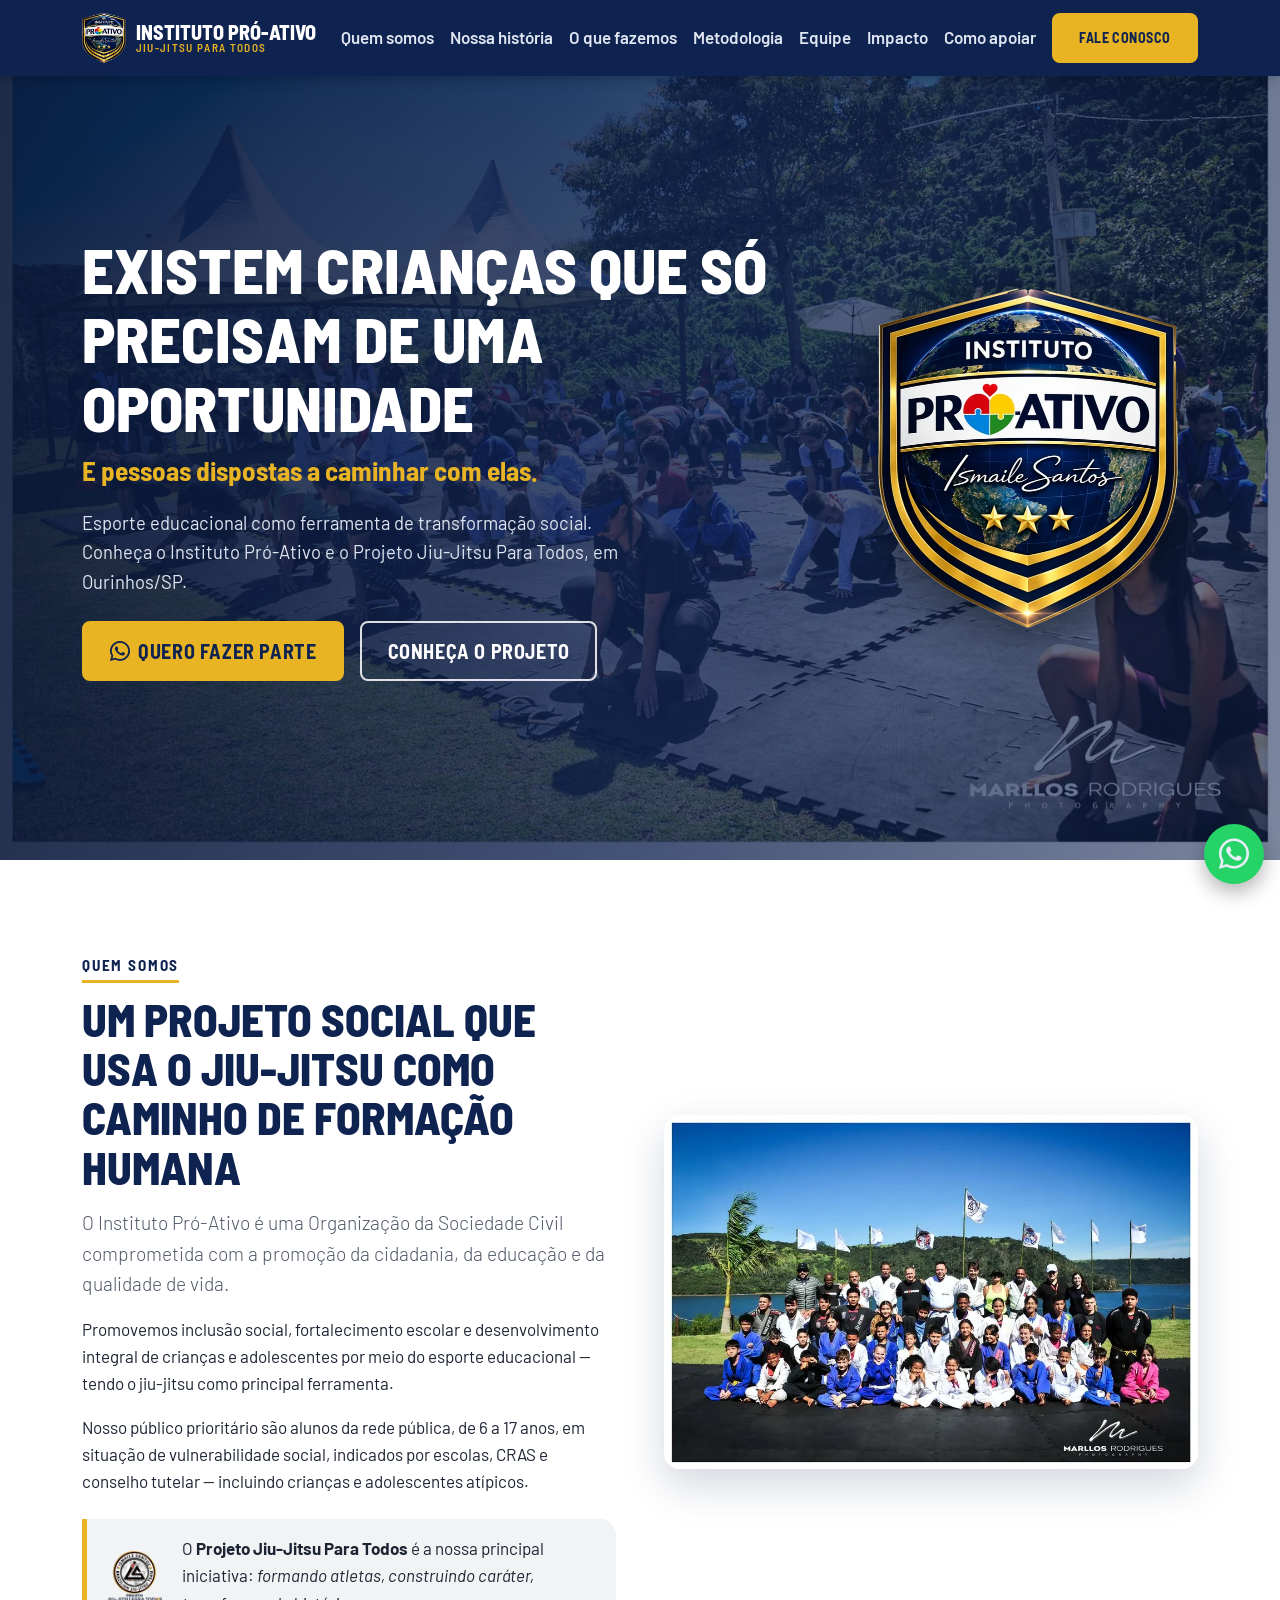
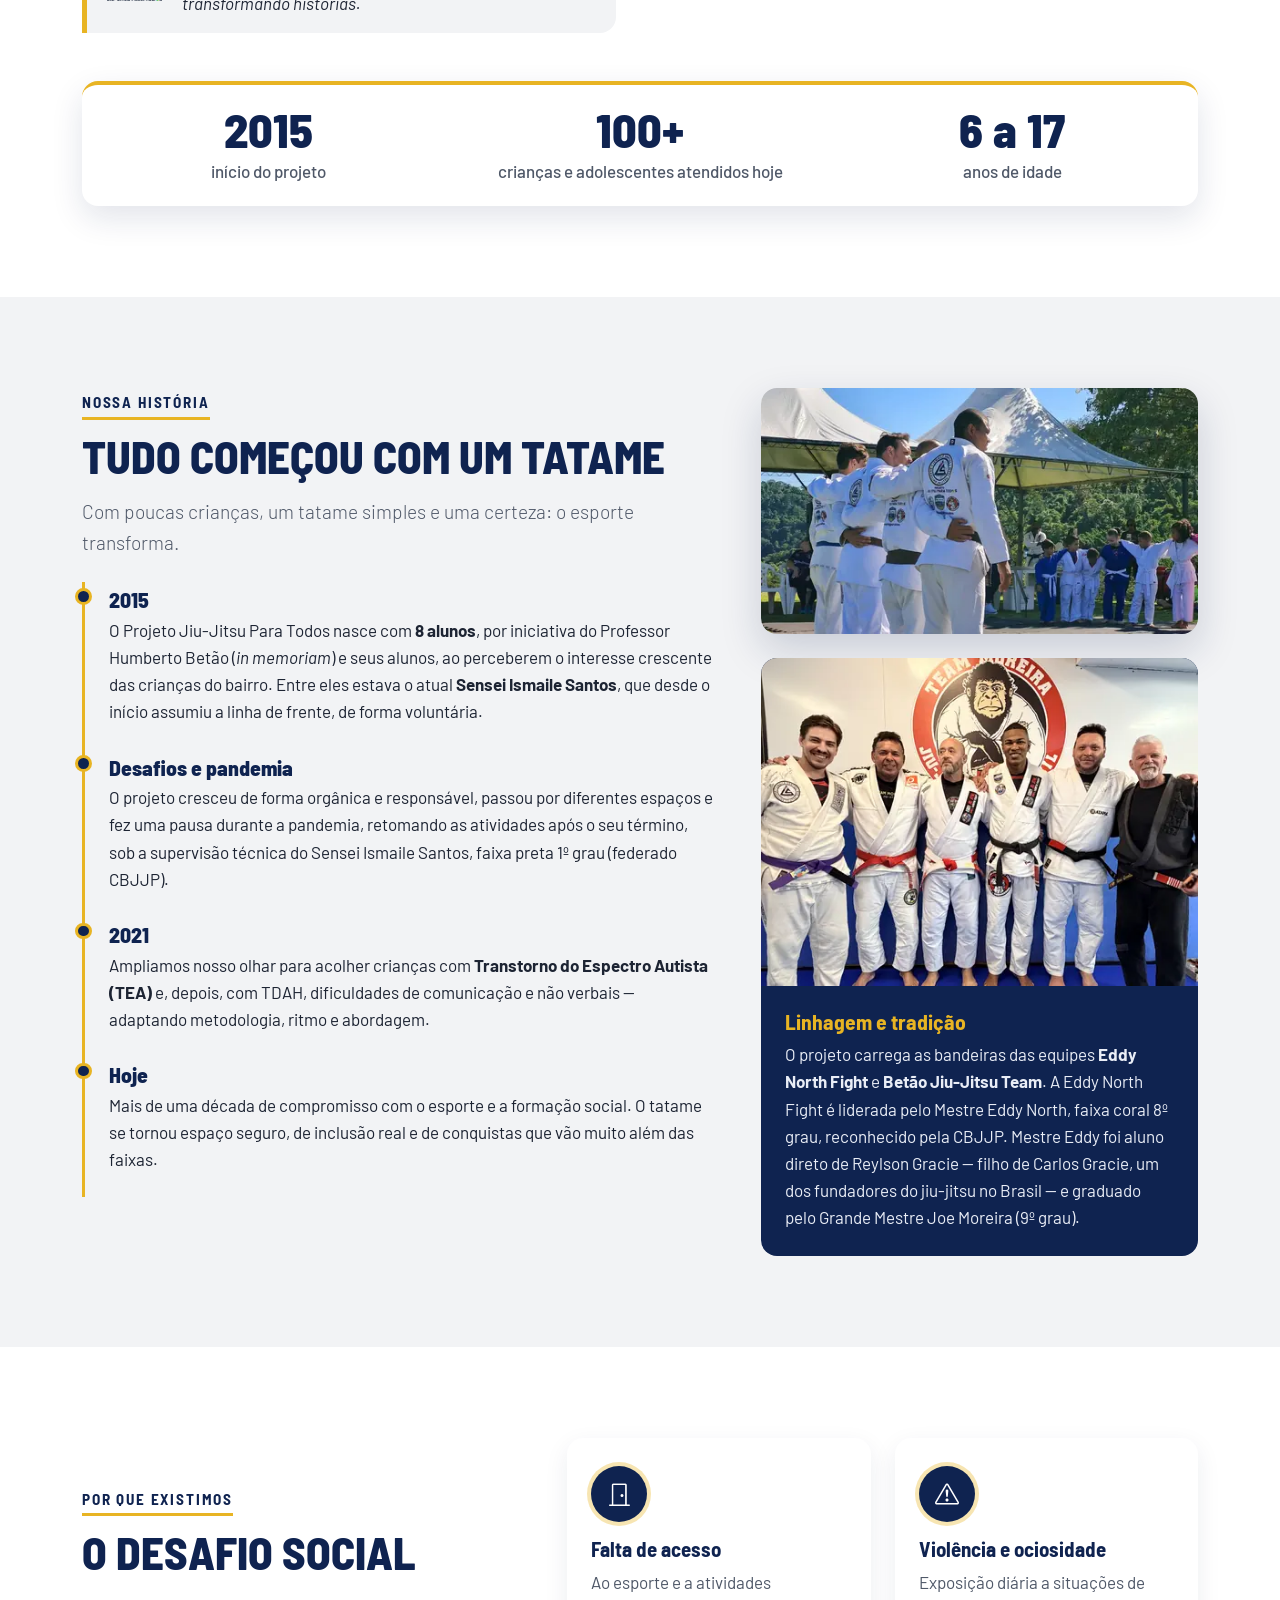
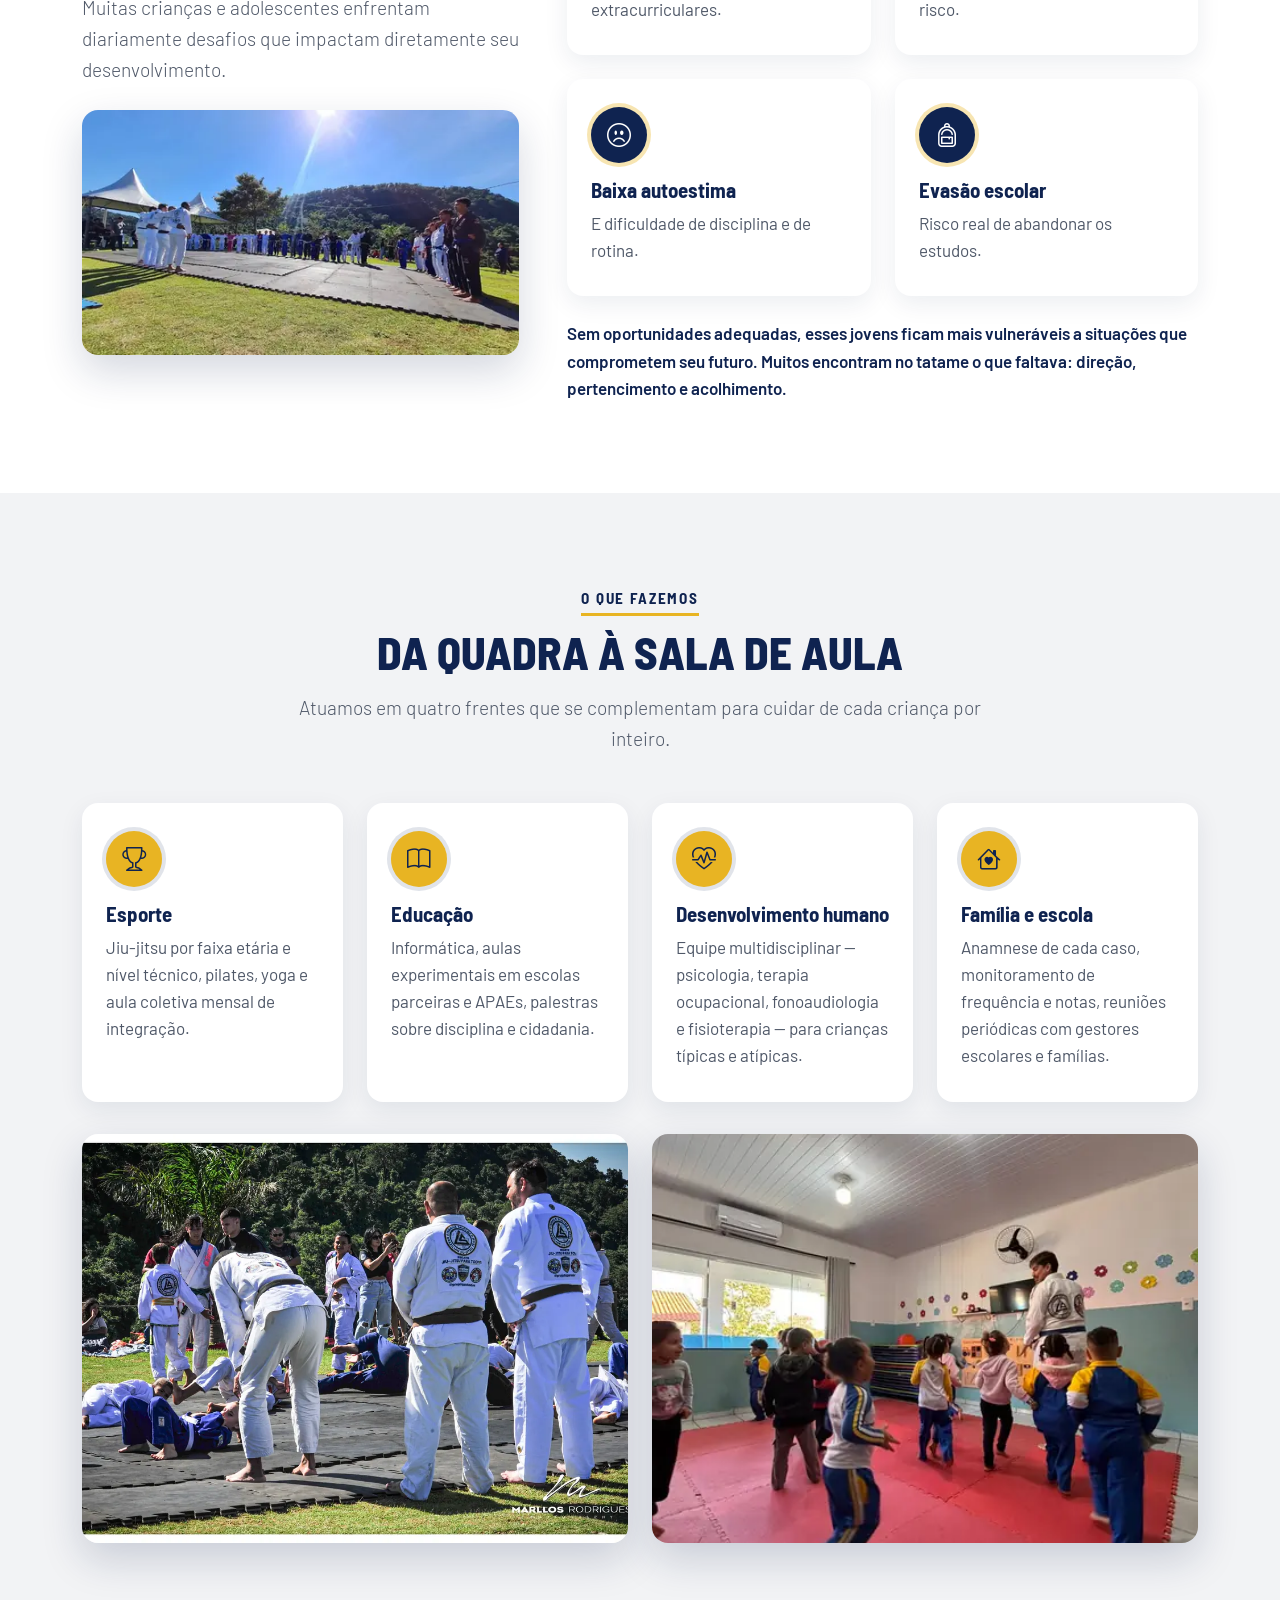
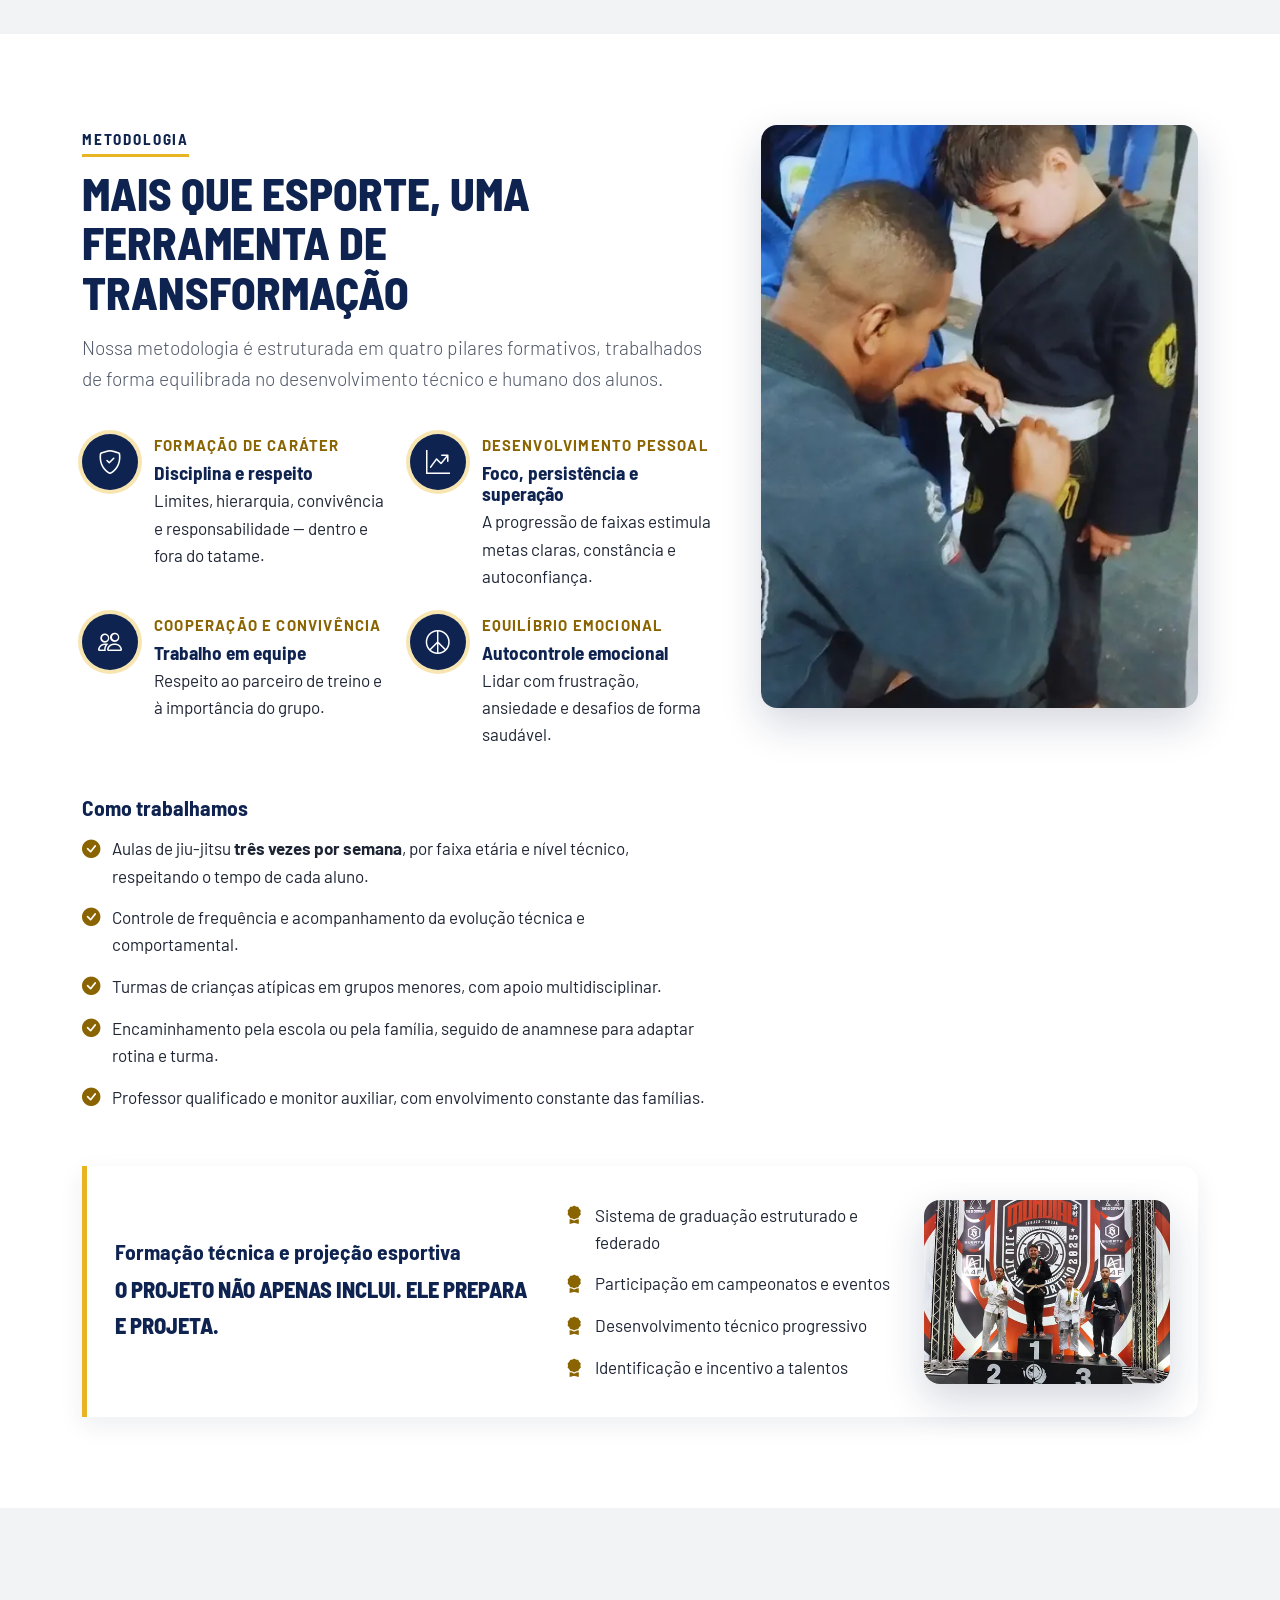
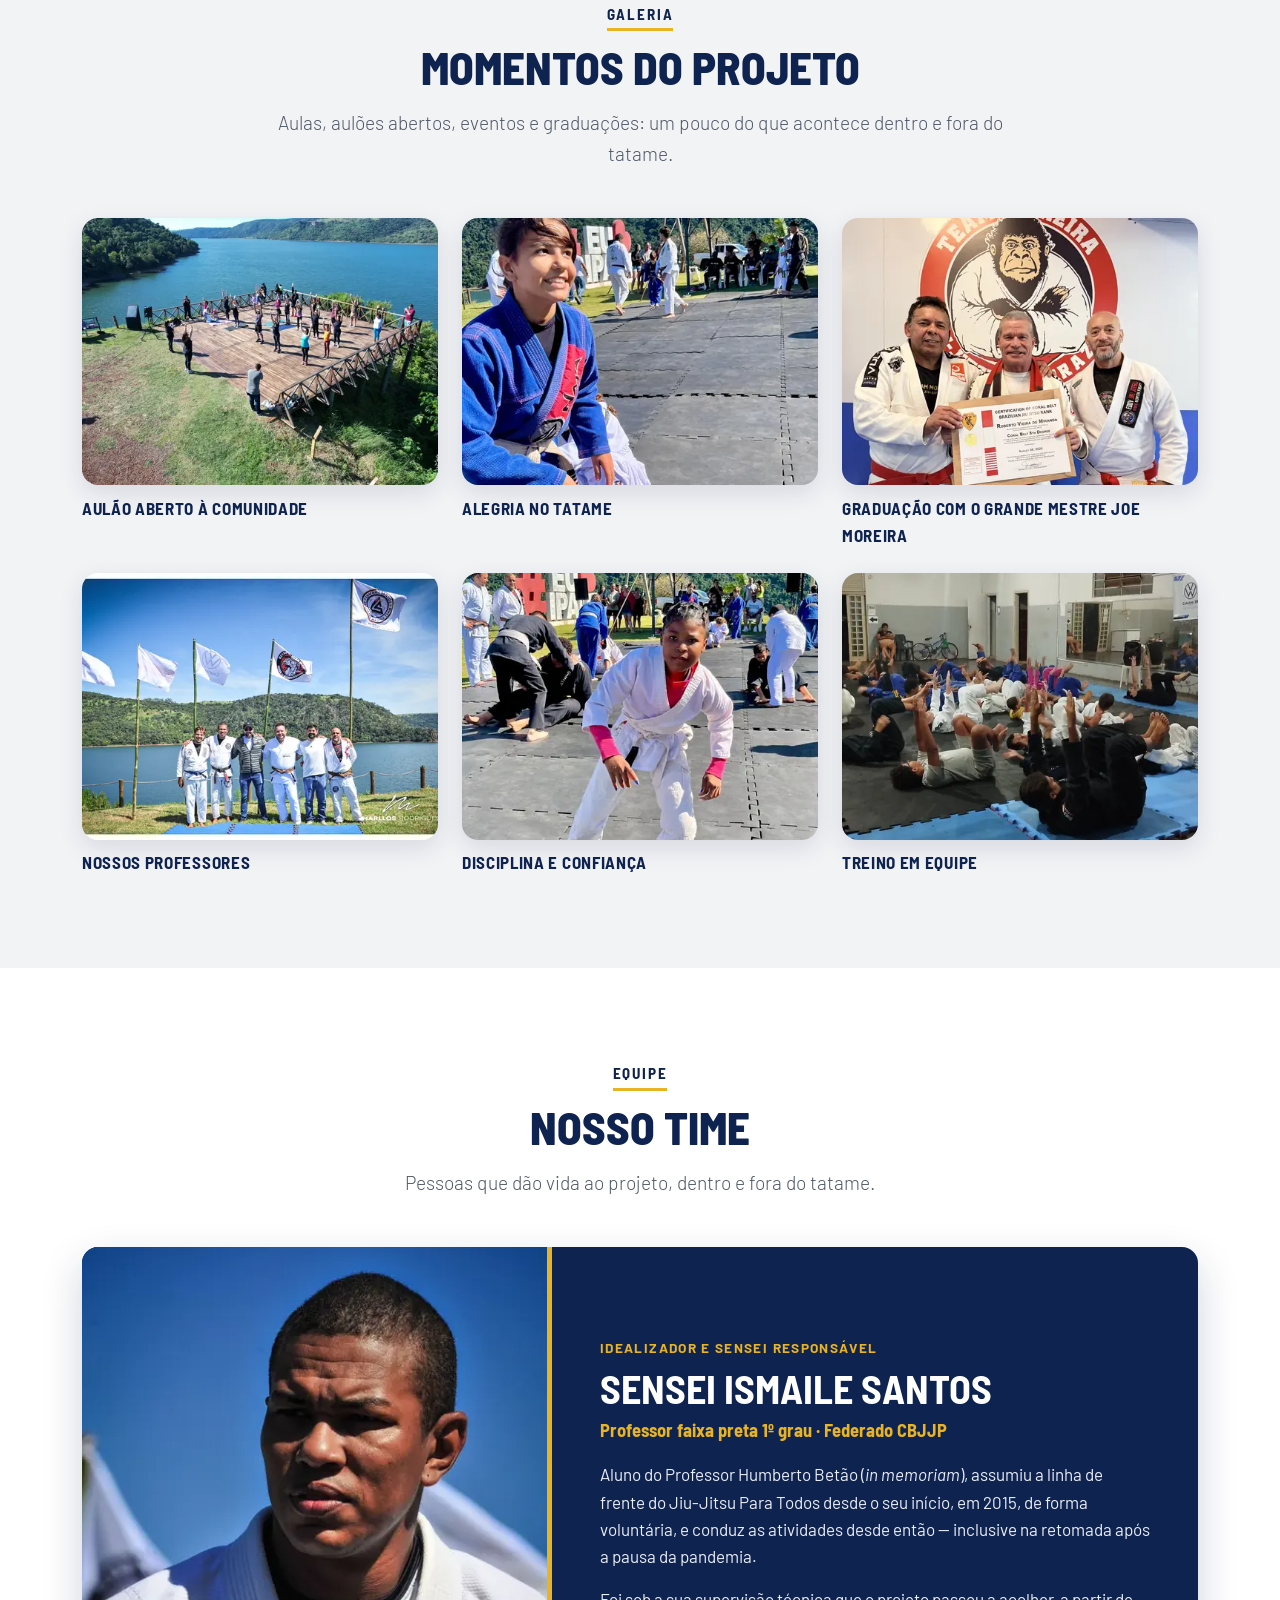
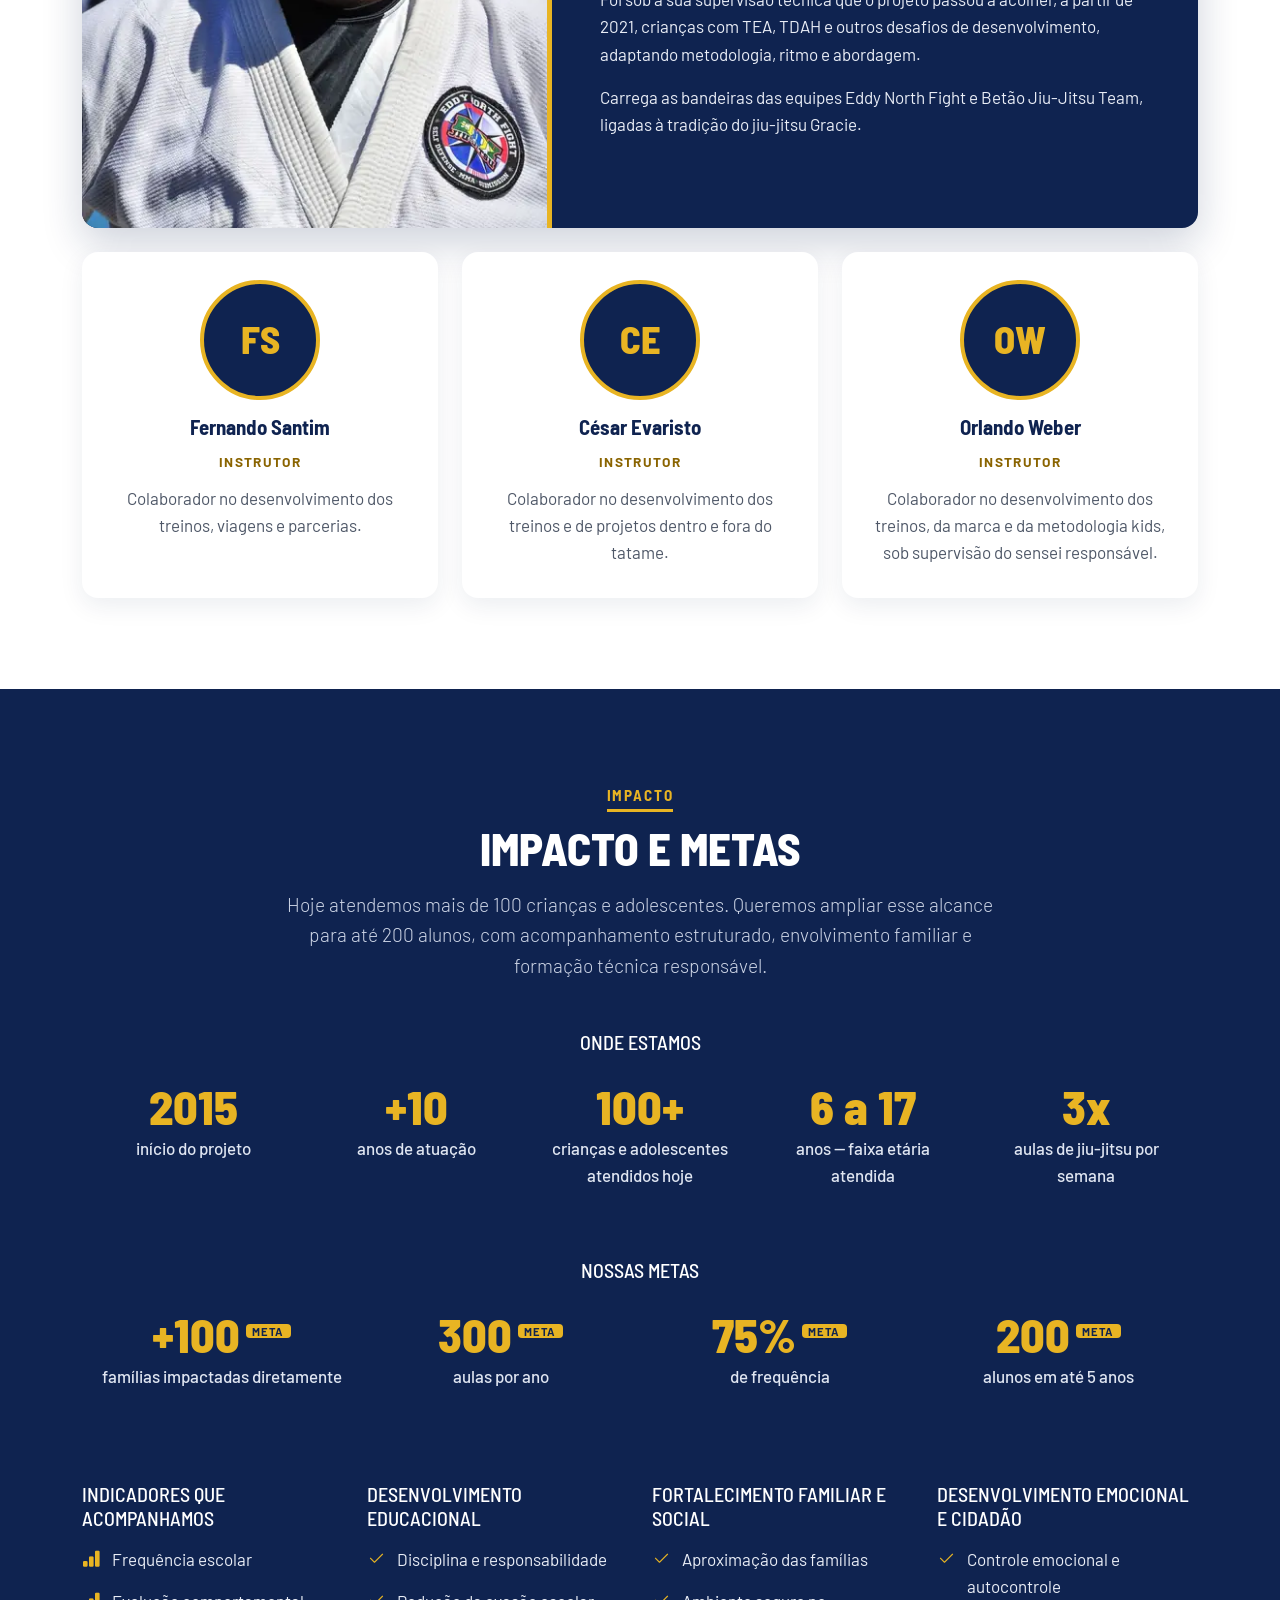
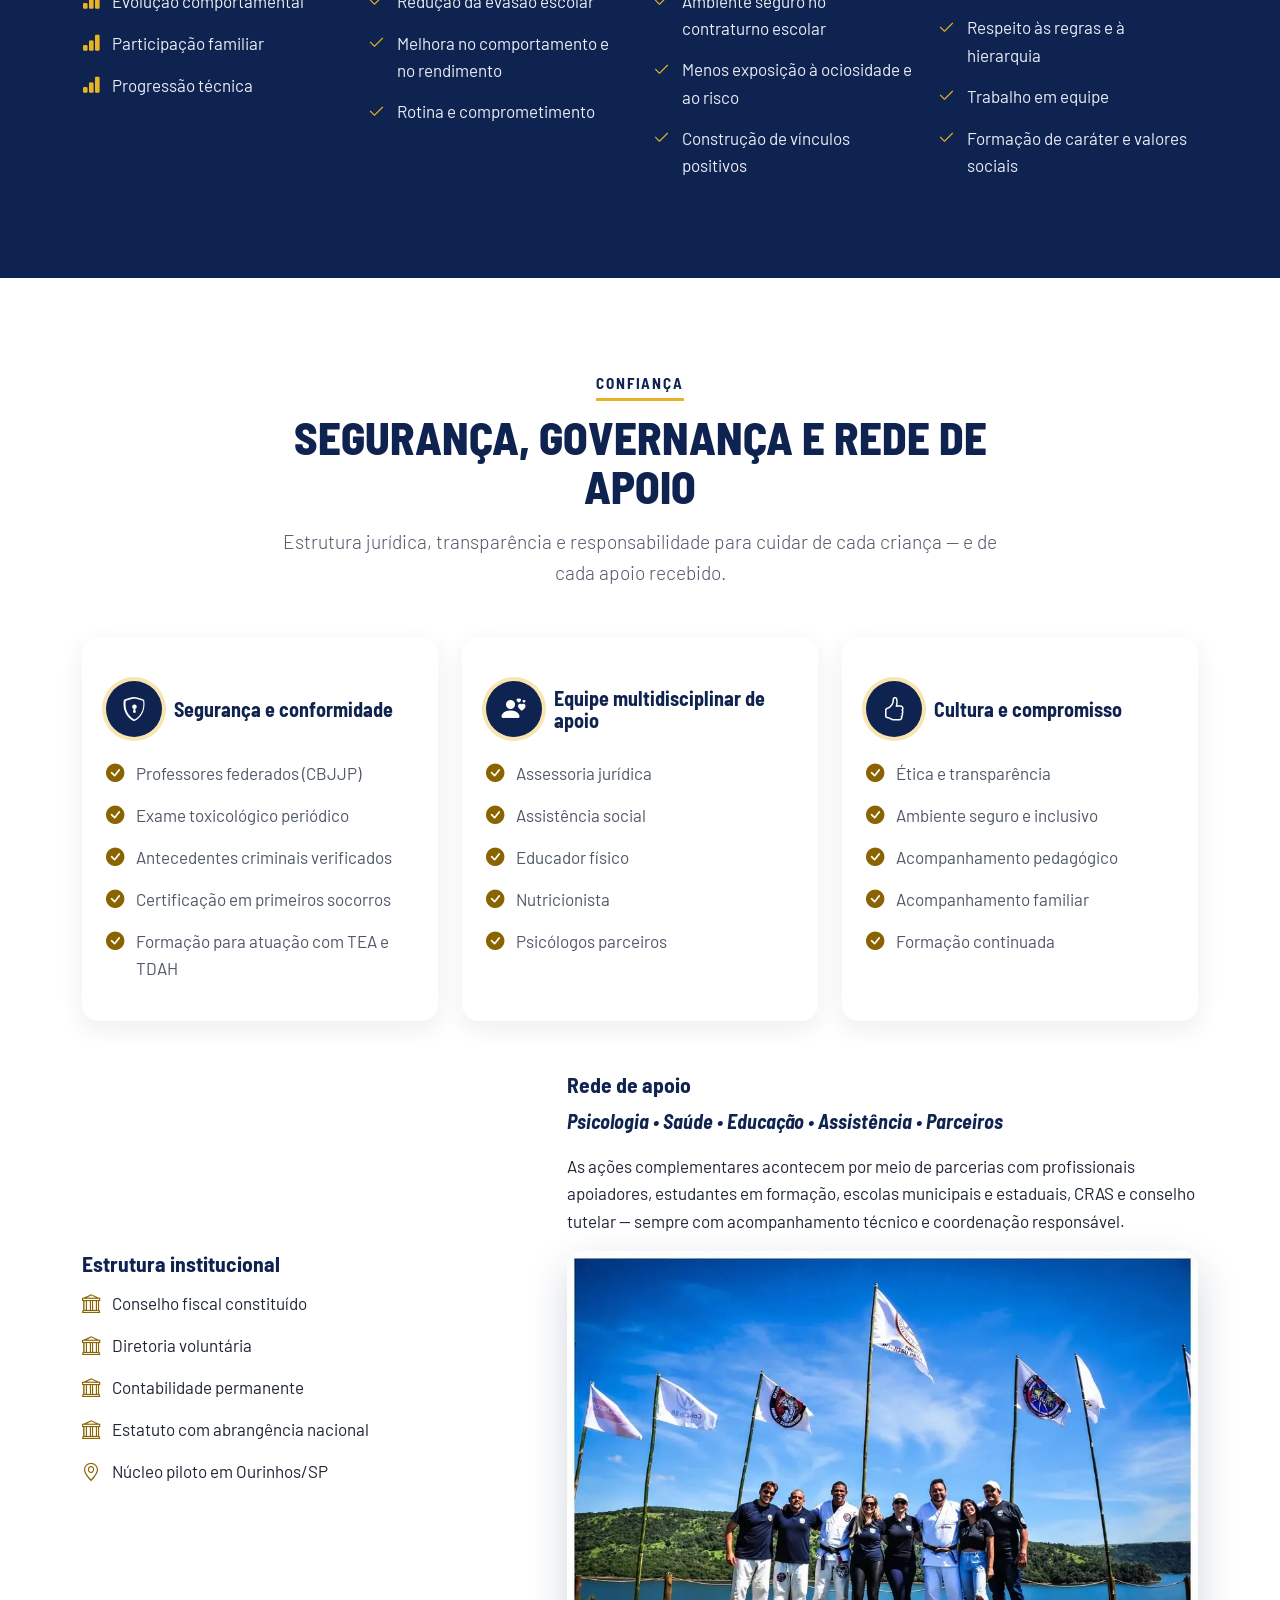
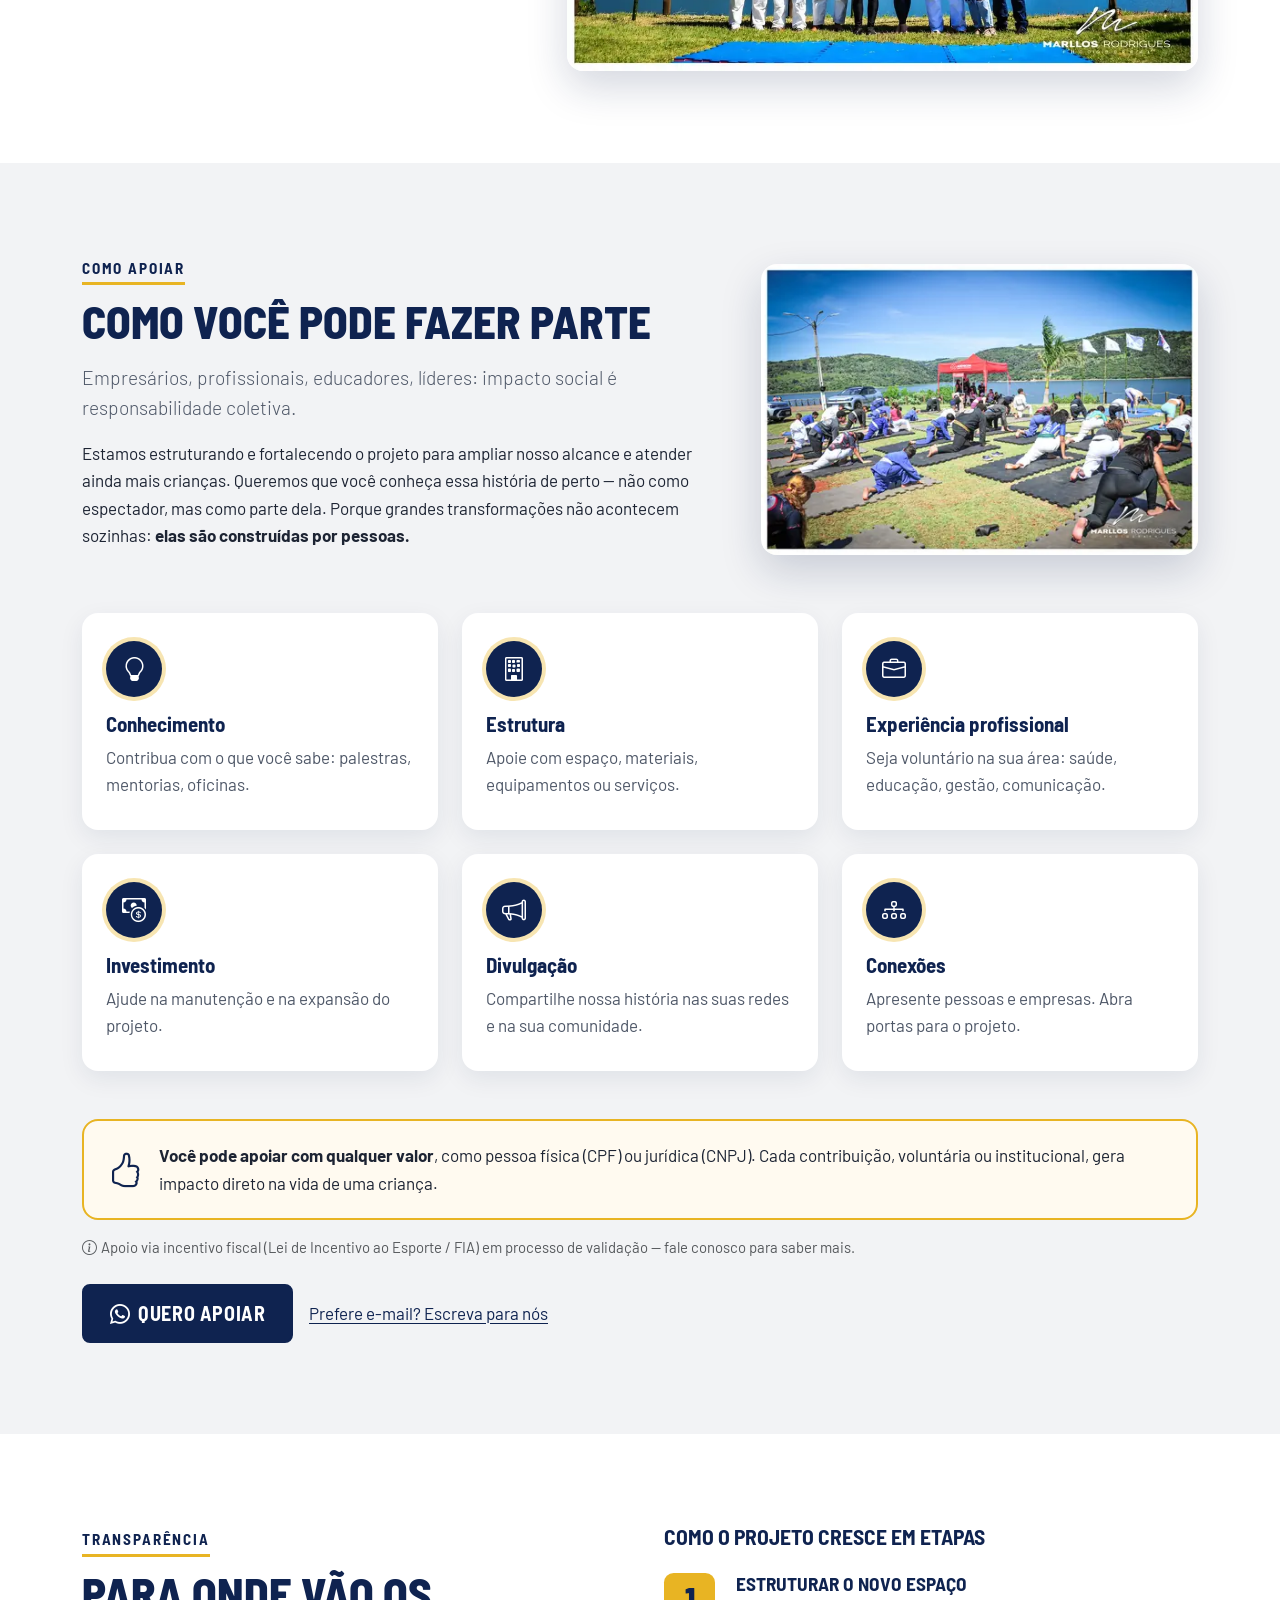
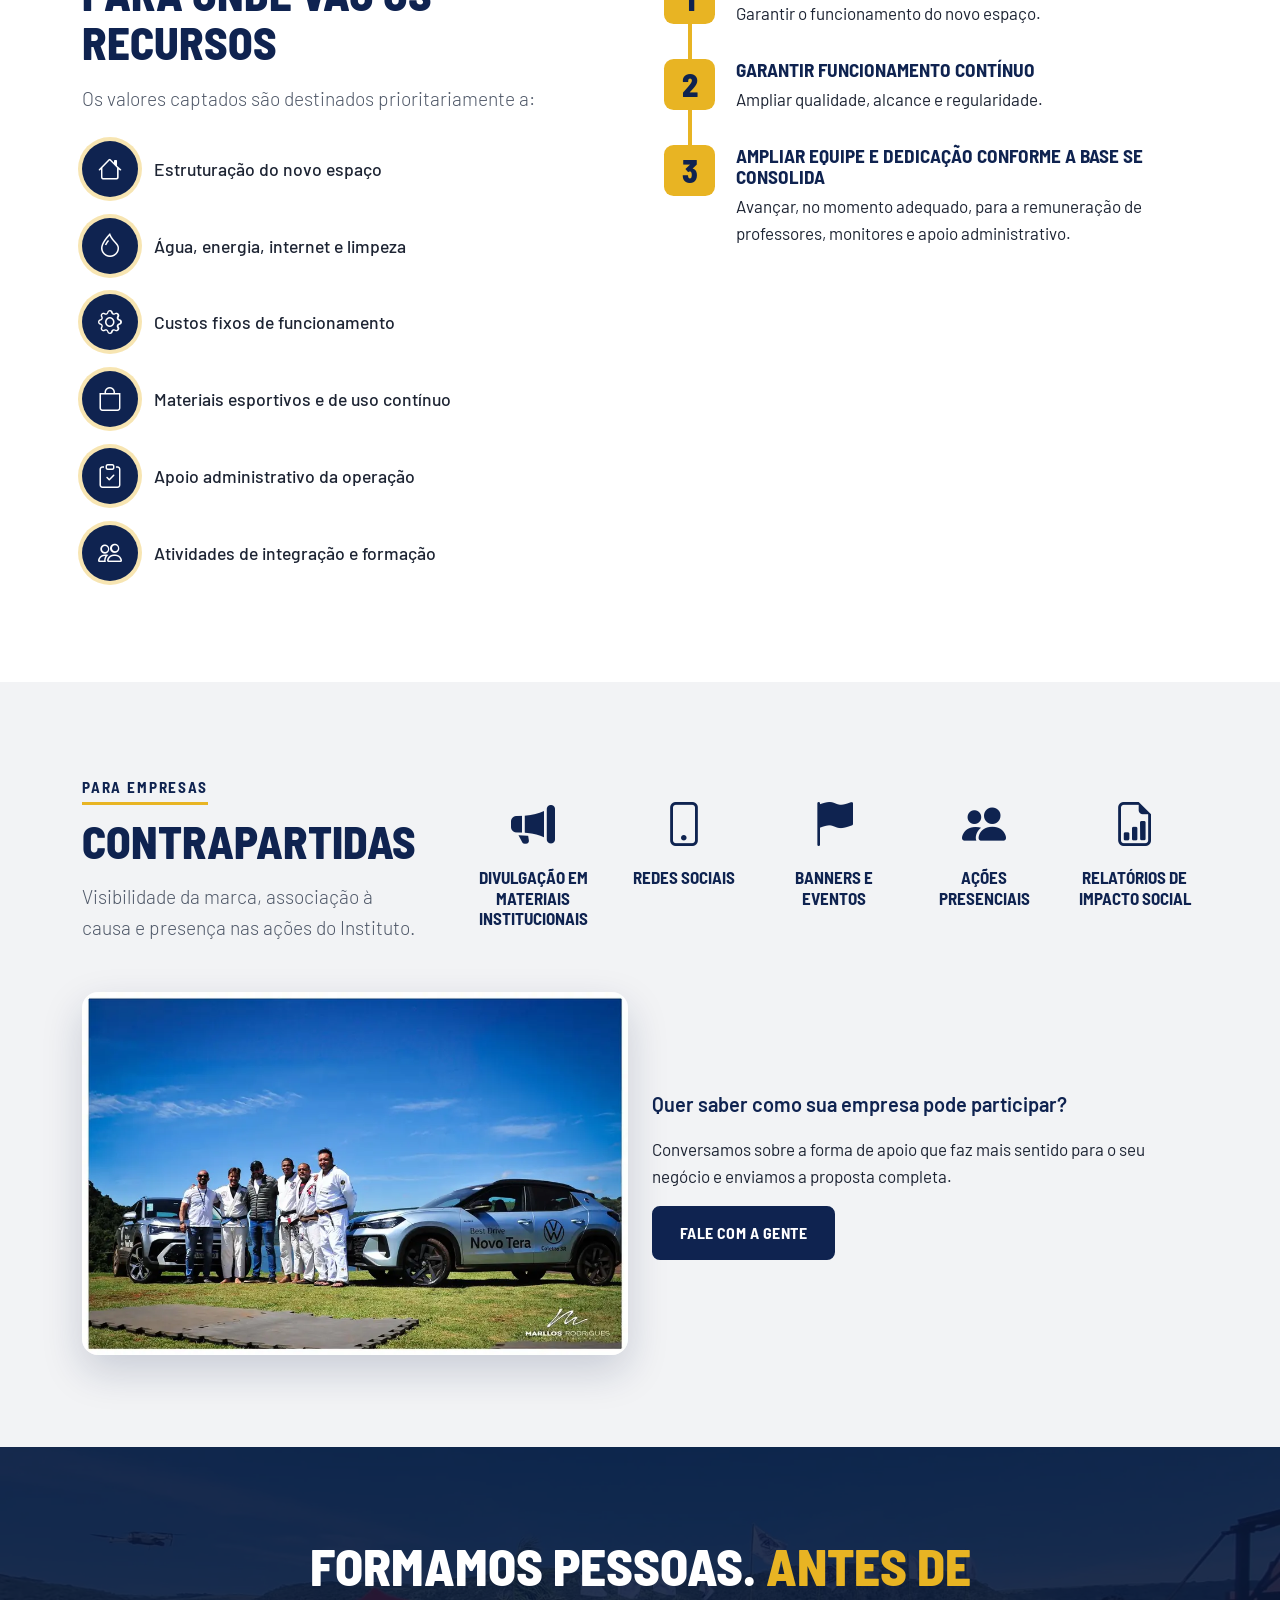
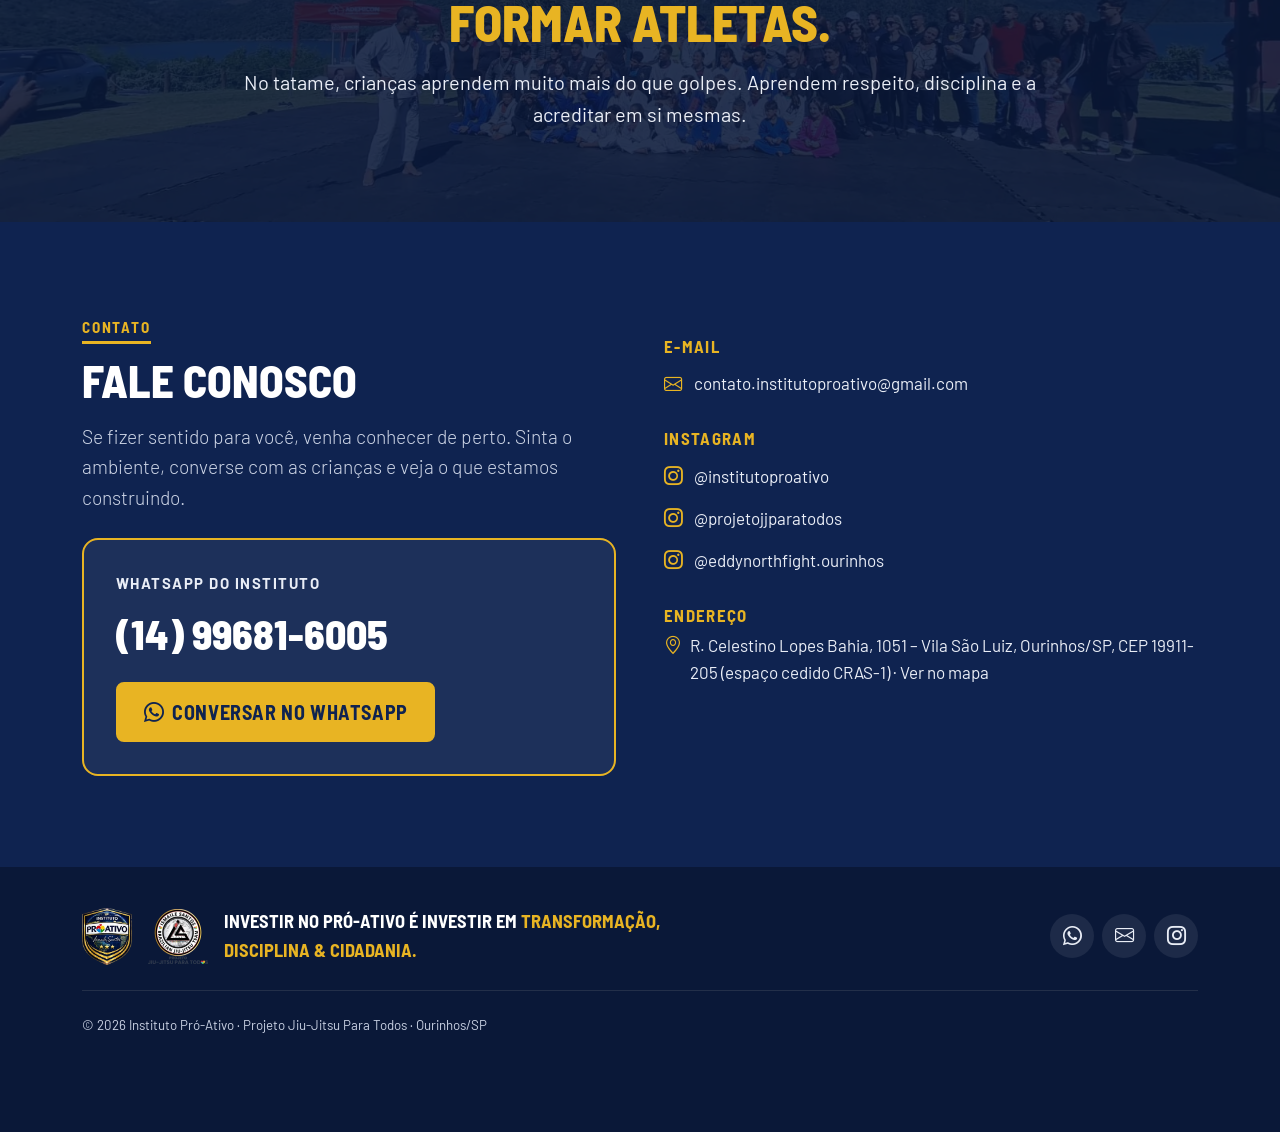
==== commit 3c93eb36: "Mention both team flags: Eddy North Fight and Betão Jiu-Jitsu Team Requested by Sensei Ismaile. Upda" ====
--- a/site/index.html
+++ b/site/index.html
@@ -208,7 +208,7 @@
                 </picture>
                 <div class="p-4">
                   <h3>Linhagem e tradição</h3>
-                  <p class="mb-0">O projeto carrega a bandeira da equipe <strong>Eddy North Fighter</strong>, liderada pelo Mestre Eddy North, faixa coral 8º grau, reconhecido pela CBJJP. Mestre Eddy foi aluno direto de Reylson Gracie — filho de Carlos Gracie, um dos fundadores do jiu-jitsu no Brasil — e graduado pelo Grande Mestre Joe Moreira (9º grau).</p>
+                  <p class="mb-0">O projeto carrega as bandeiras das equipes <strong>Eddy North Fight</strong> e <strong>Betão Jiu-Jitsu Team</strong>. A Eddy North Fight é liderada pelo Mestre Eddy North, faixa coral 8º grau, reconhecido pela CBJJP. Mestre Eddy foi aluno direto de Reylson Gracie — filho de Carlos Gracie, um dos fundadores do jiu-jitsu no Brasil — e graduado pelo Grande Mestre Joe Moreira (9º grau).</p>
                 </div>
               </div>
             </div>
@@ -495,7 +495,7 @@
                   <p class="sensei-feature__belt">Professor faixa preta 1º grau · Federado CBJJP</p>
                   <p>Aluno do Professor Humberto Betão (<em>in memoriam</em>), assumiu a linha de frente do Jiu-Jitsu Para Todos desde o seu início, em 2015, de forma voluntária, e conduz as atividades desde então — inclusive na retomada após a pausa da pandemia.</p>
                   <p>Foi sob a sua supervisão técnica que o projeto passou a acolher, a partir de 2021, crianças com TEA, TDAH e outros desafios de desenvolvimento, adaptando metodologia, ritmo e abordagem.</p>
-                  <p class="mb-0">Carrega a bandeira da equipe Eddy North Fighter, ligada à tradição do jiu-jitsu Gracie.</p>
+                  <p class="mb-0">Carrega as bandeiras das equipes Eddy North Fight e Betão Jiu-Jitsu Team, ligadas à tradição do jiu-jitsu Gracie.</p>
                 </div>
               </div>
             </div>
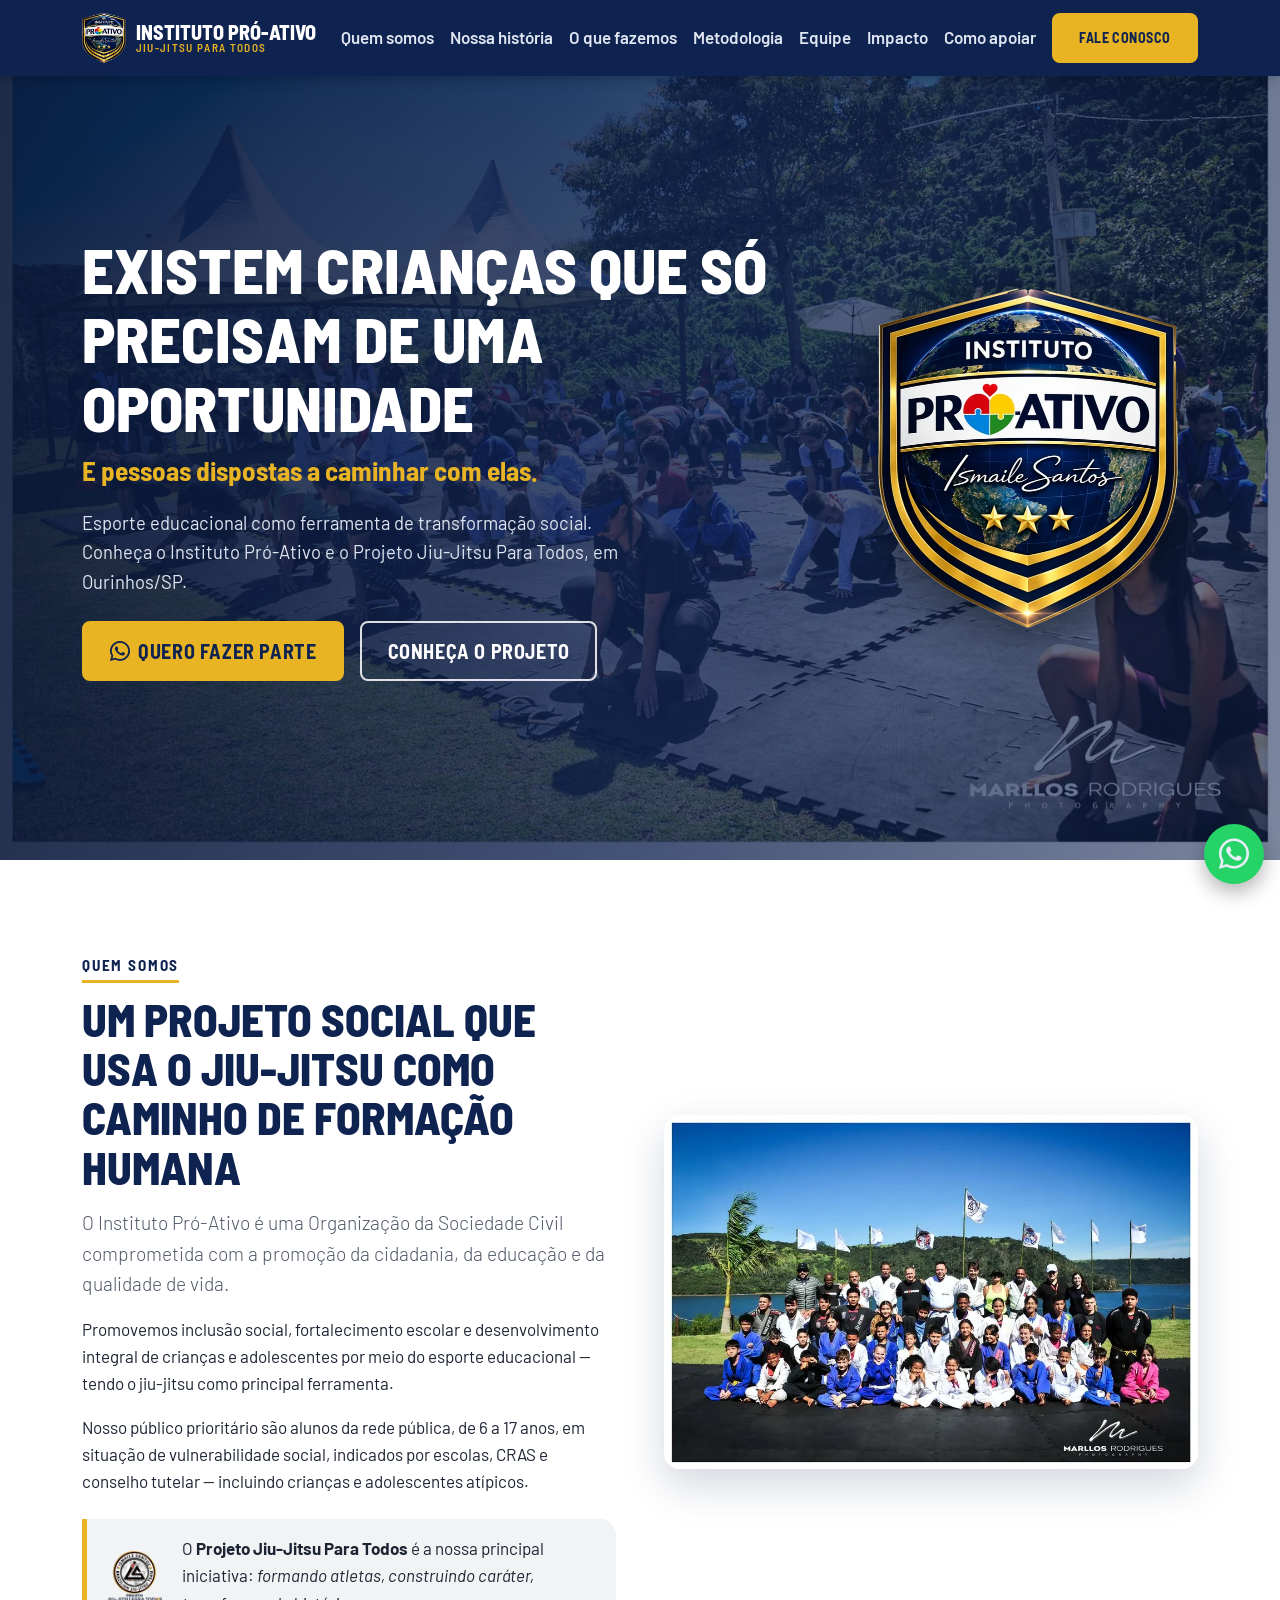
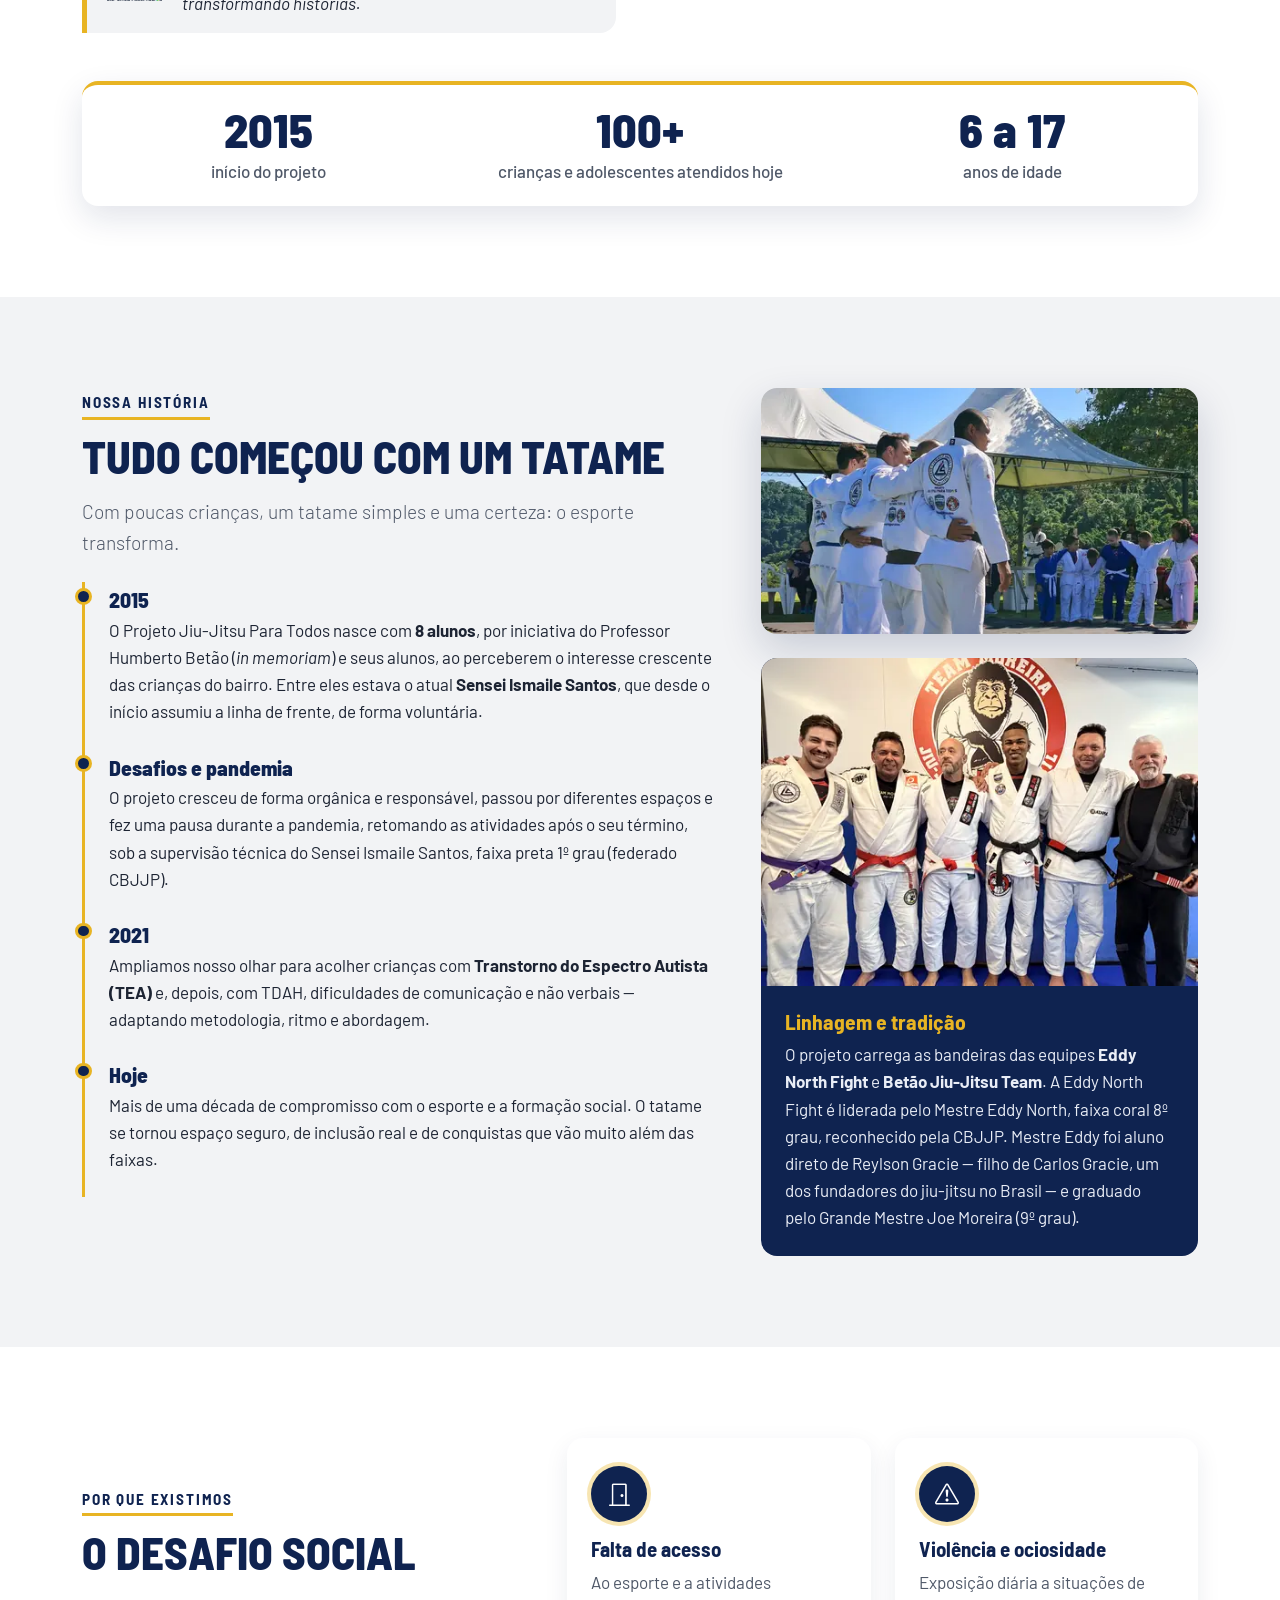
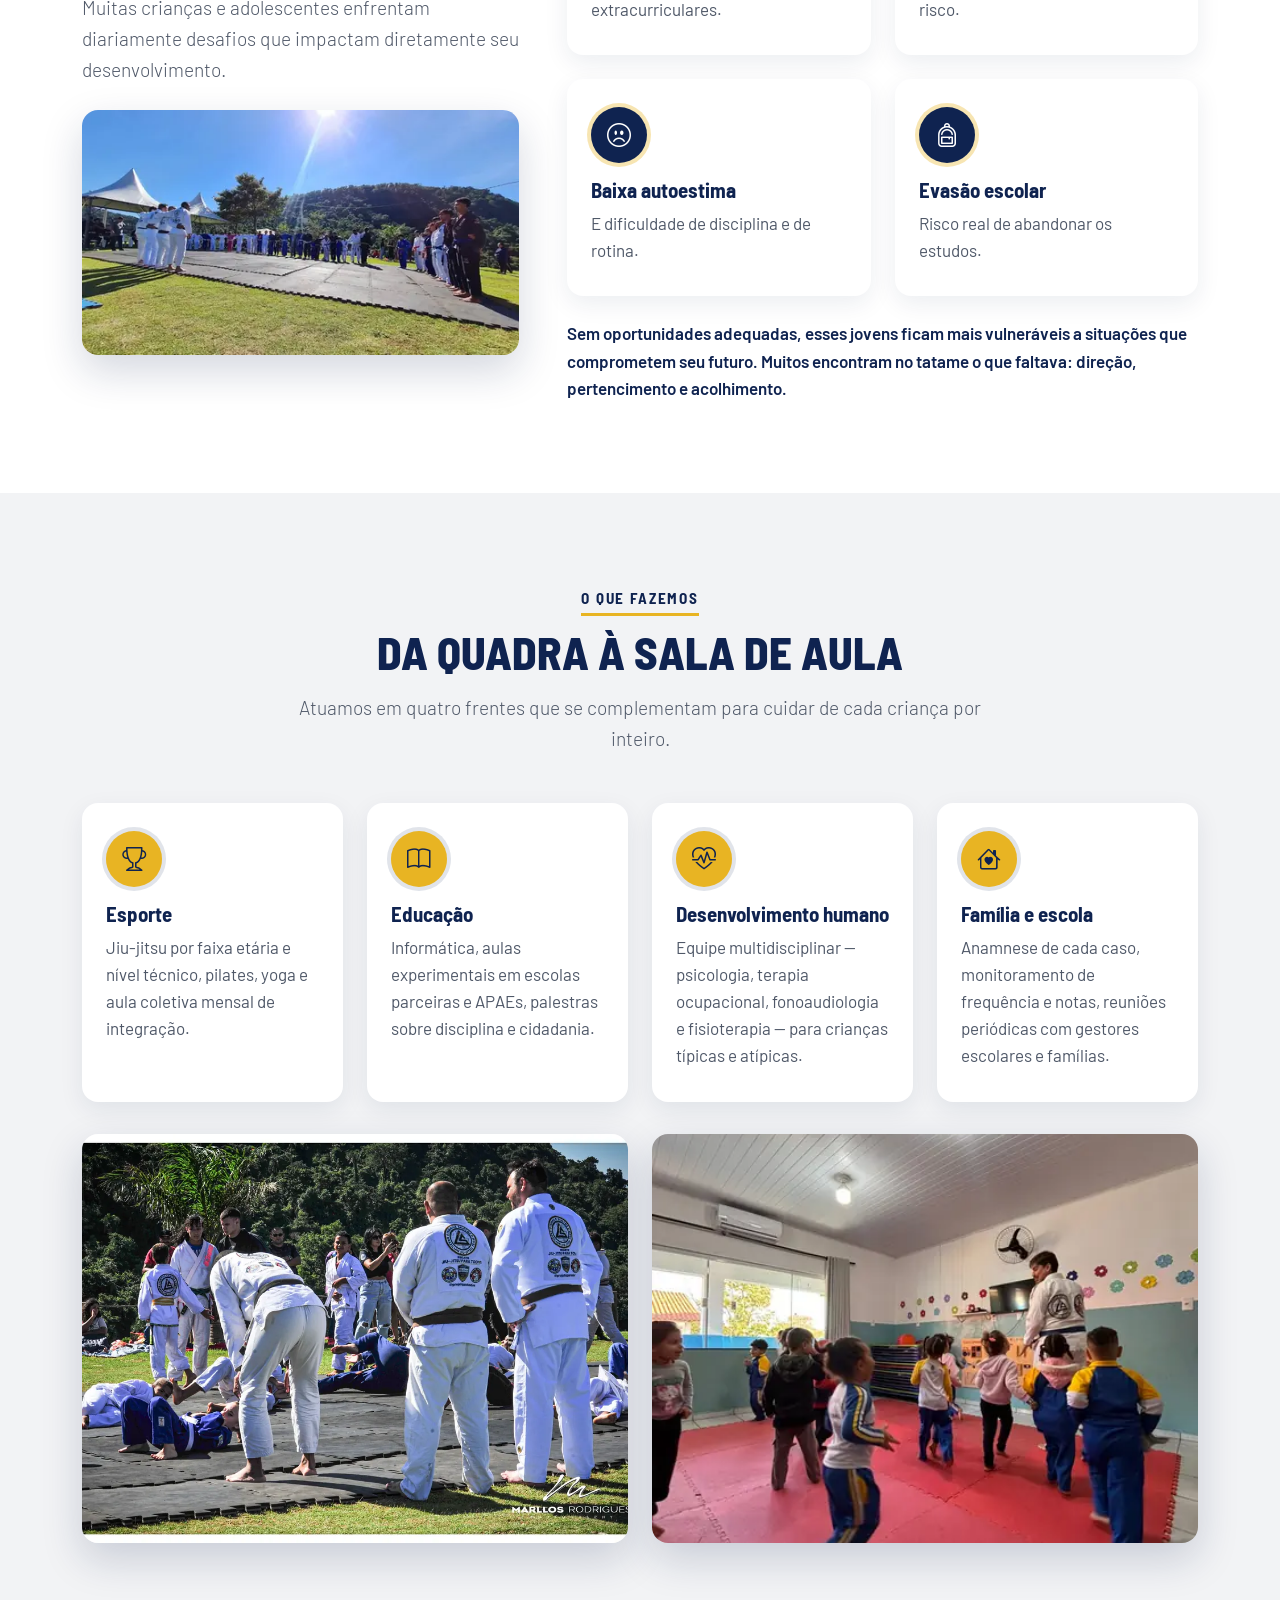
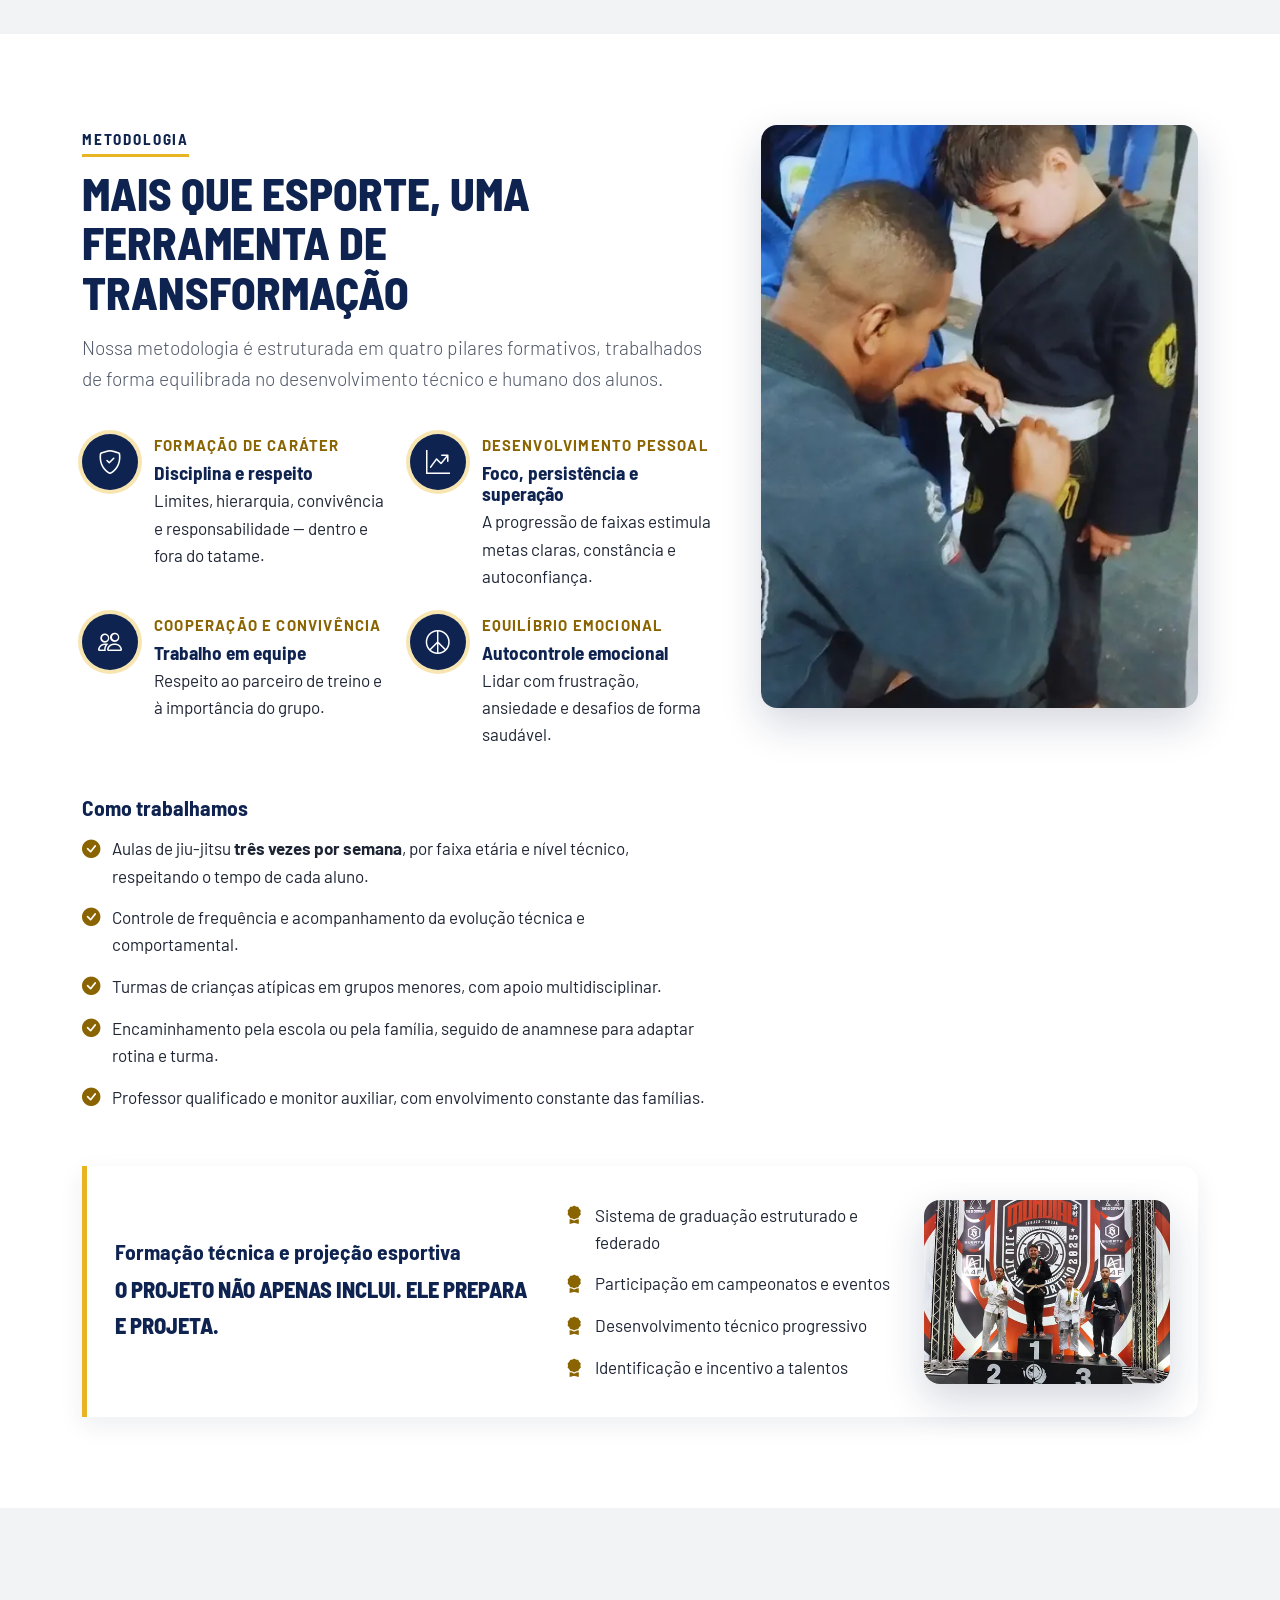
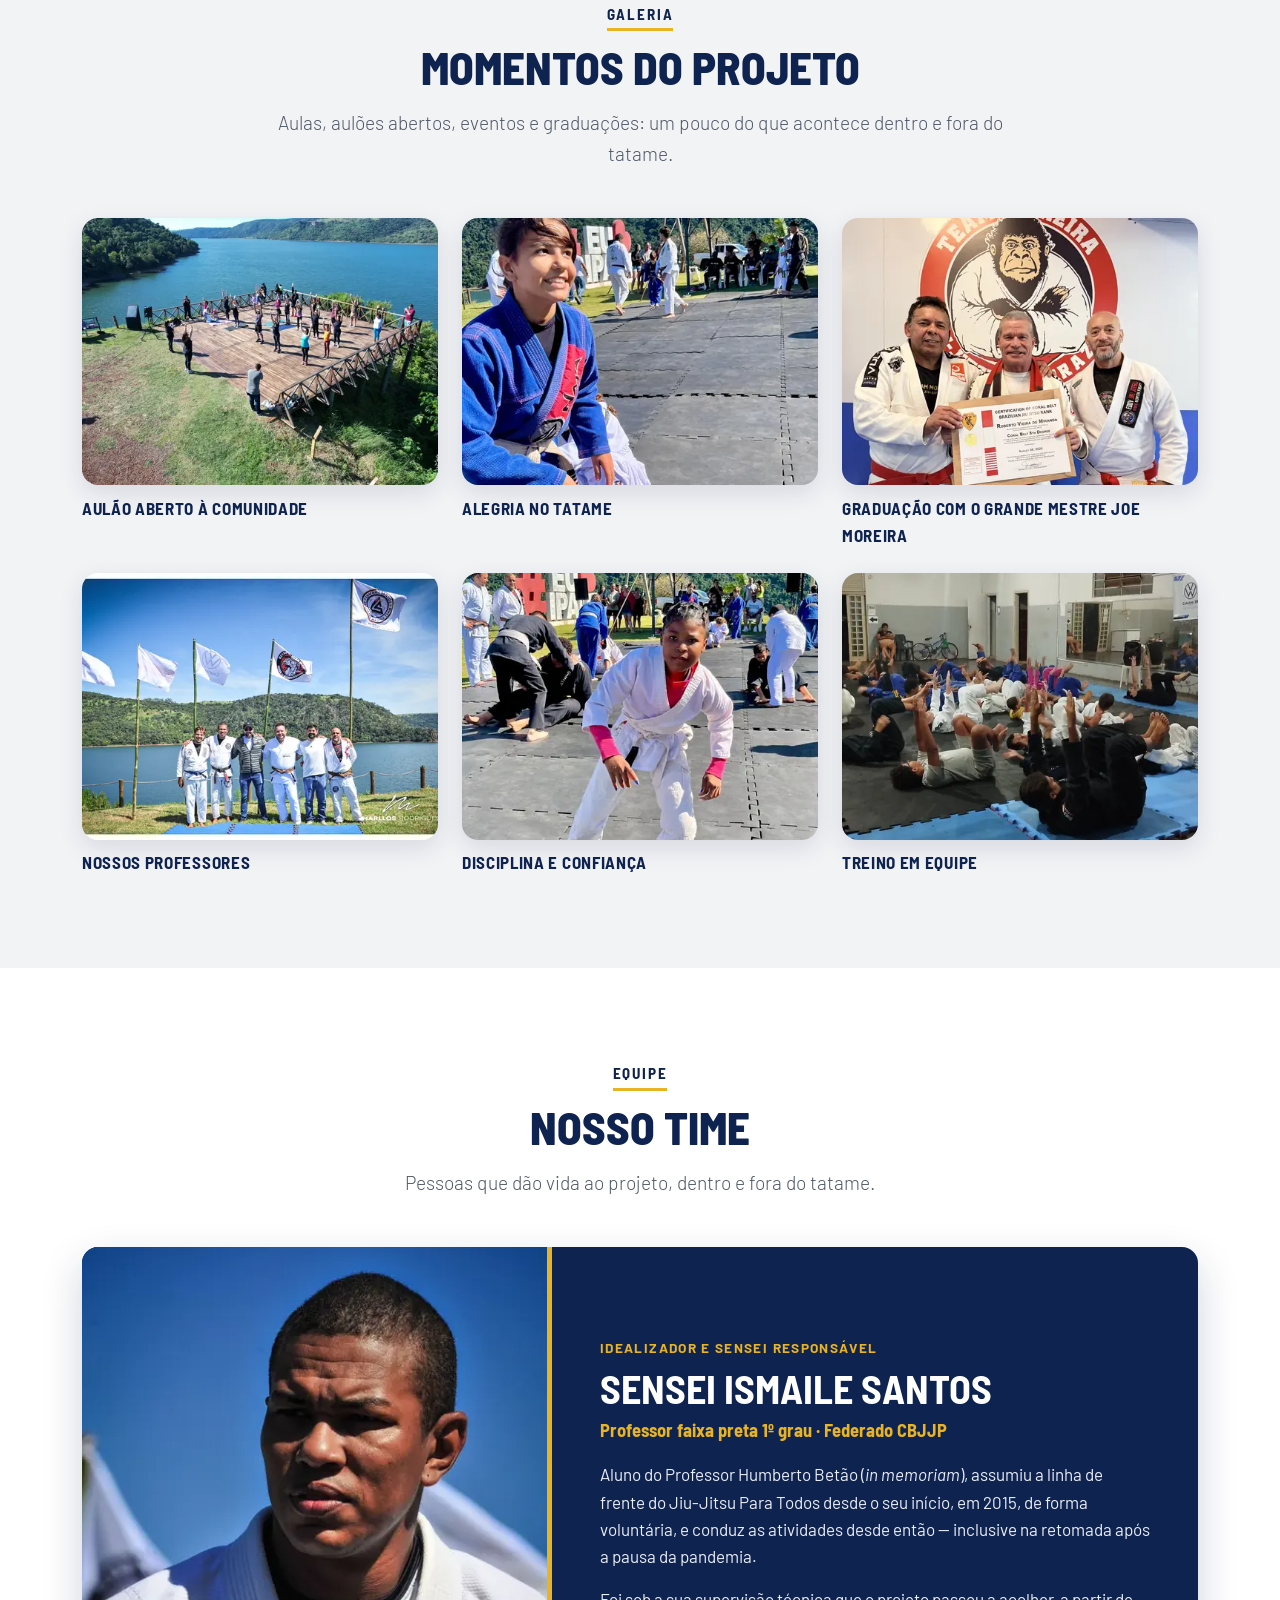
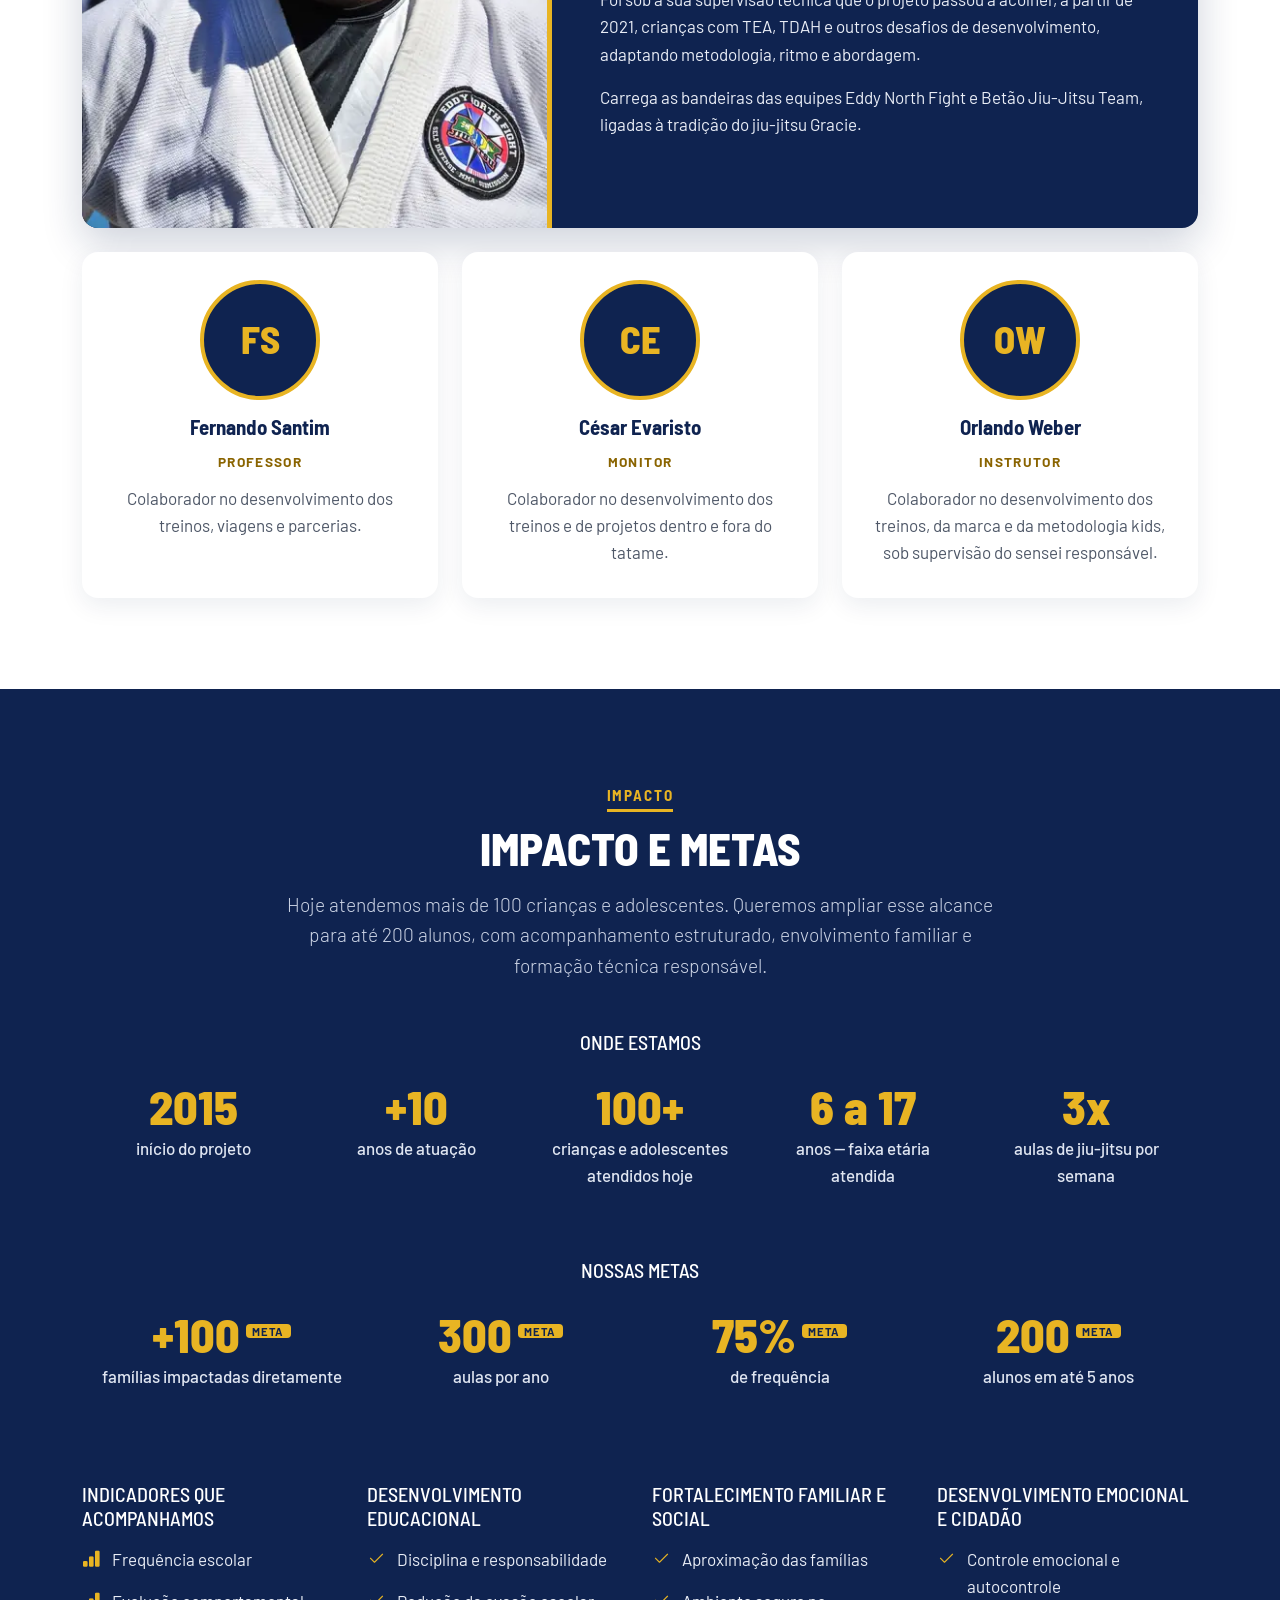
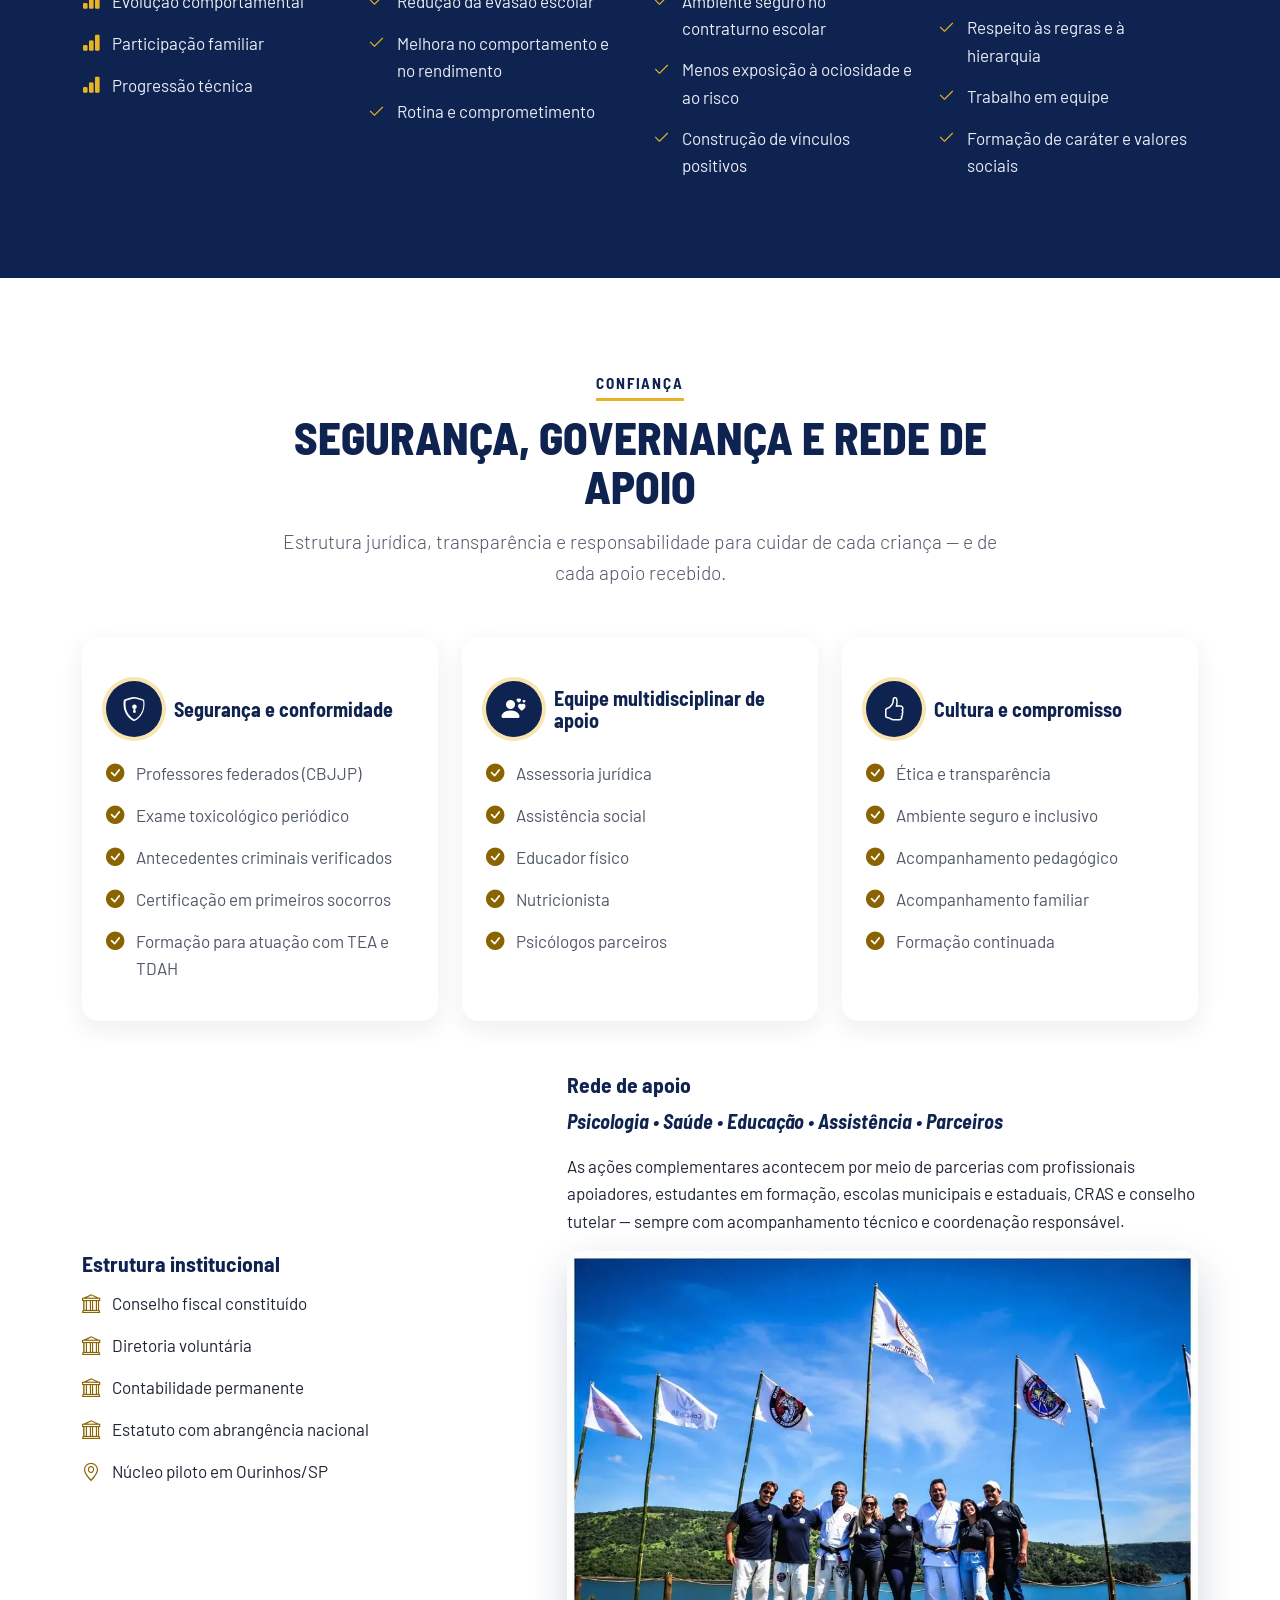
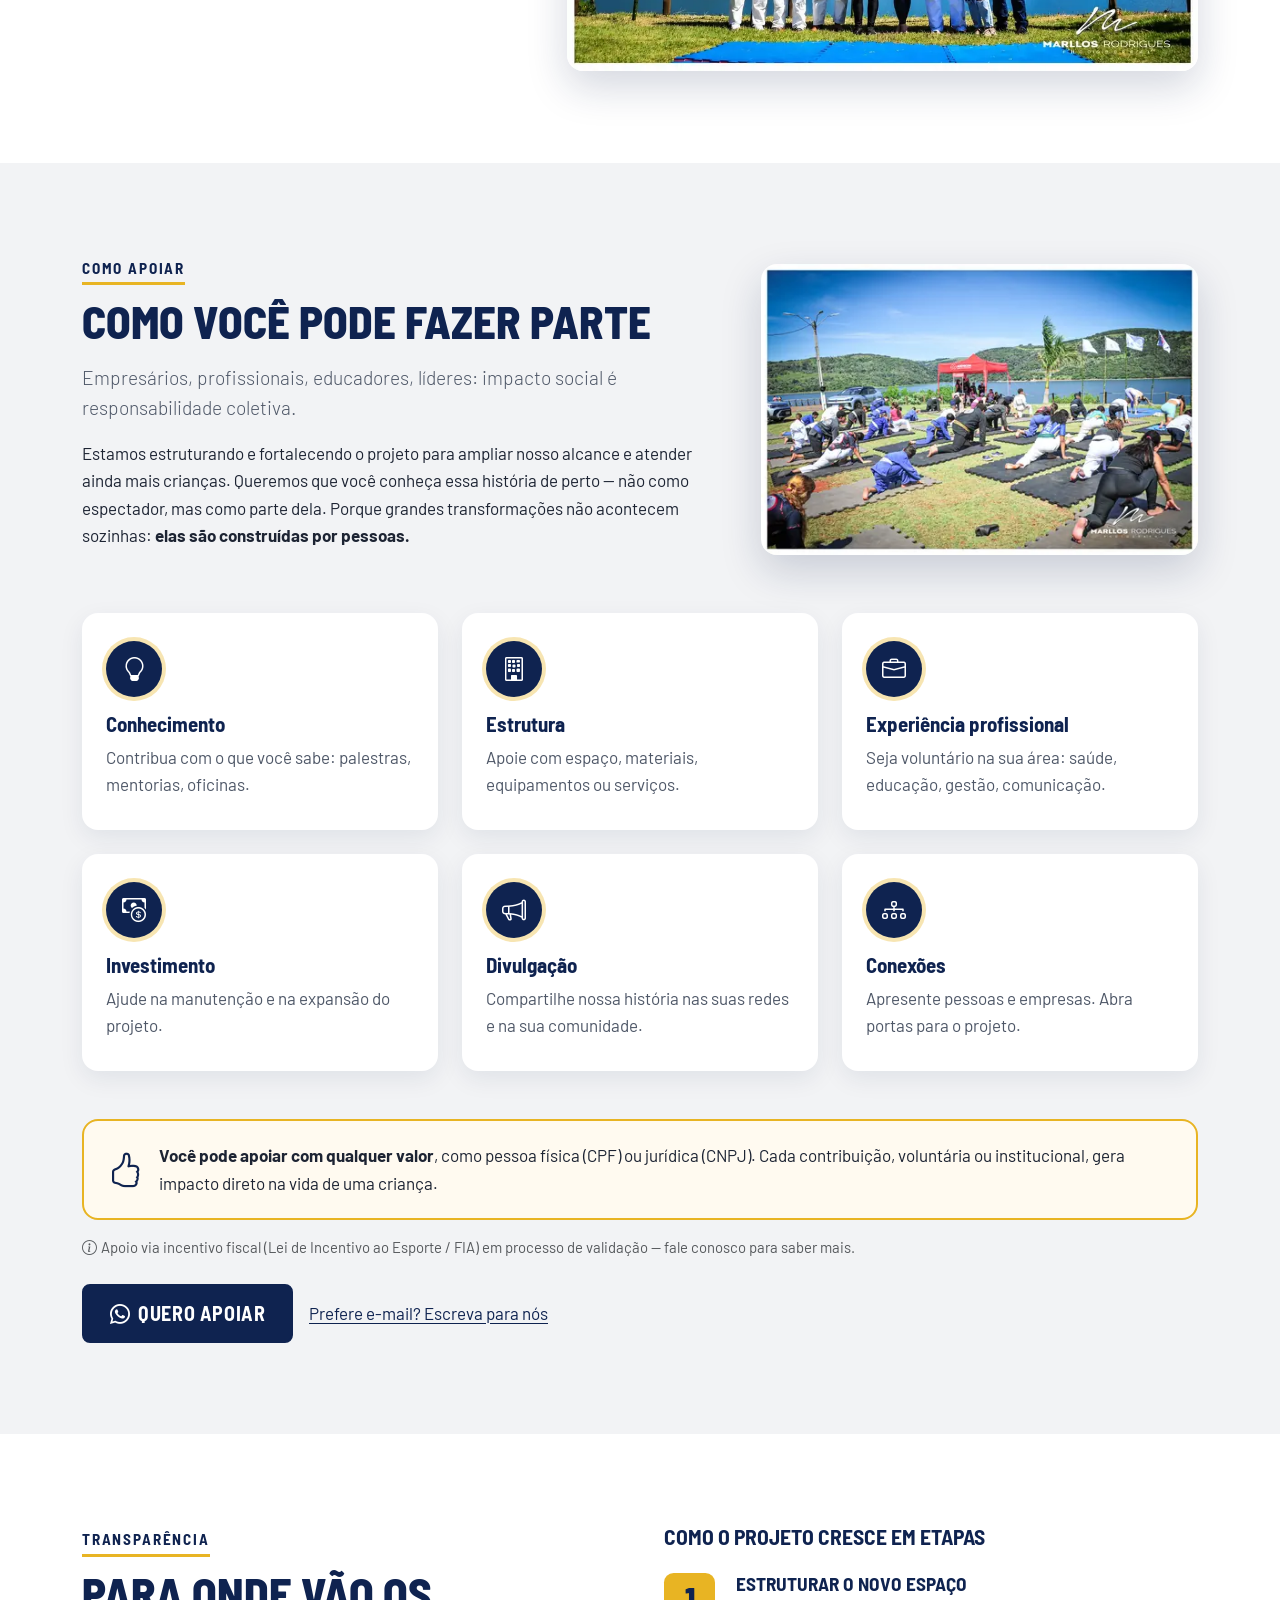
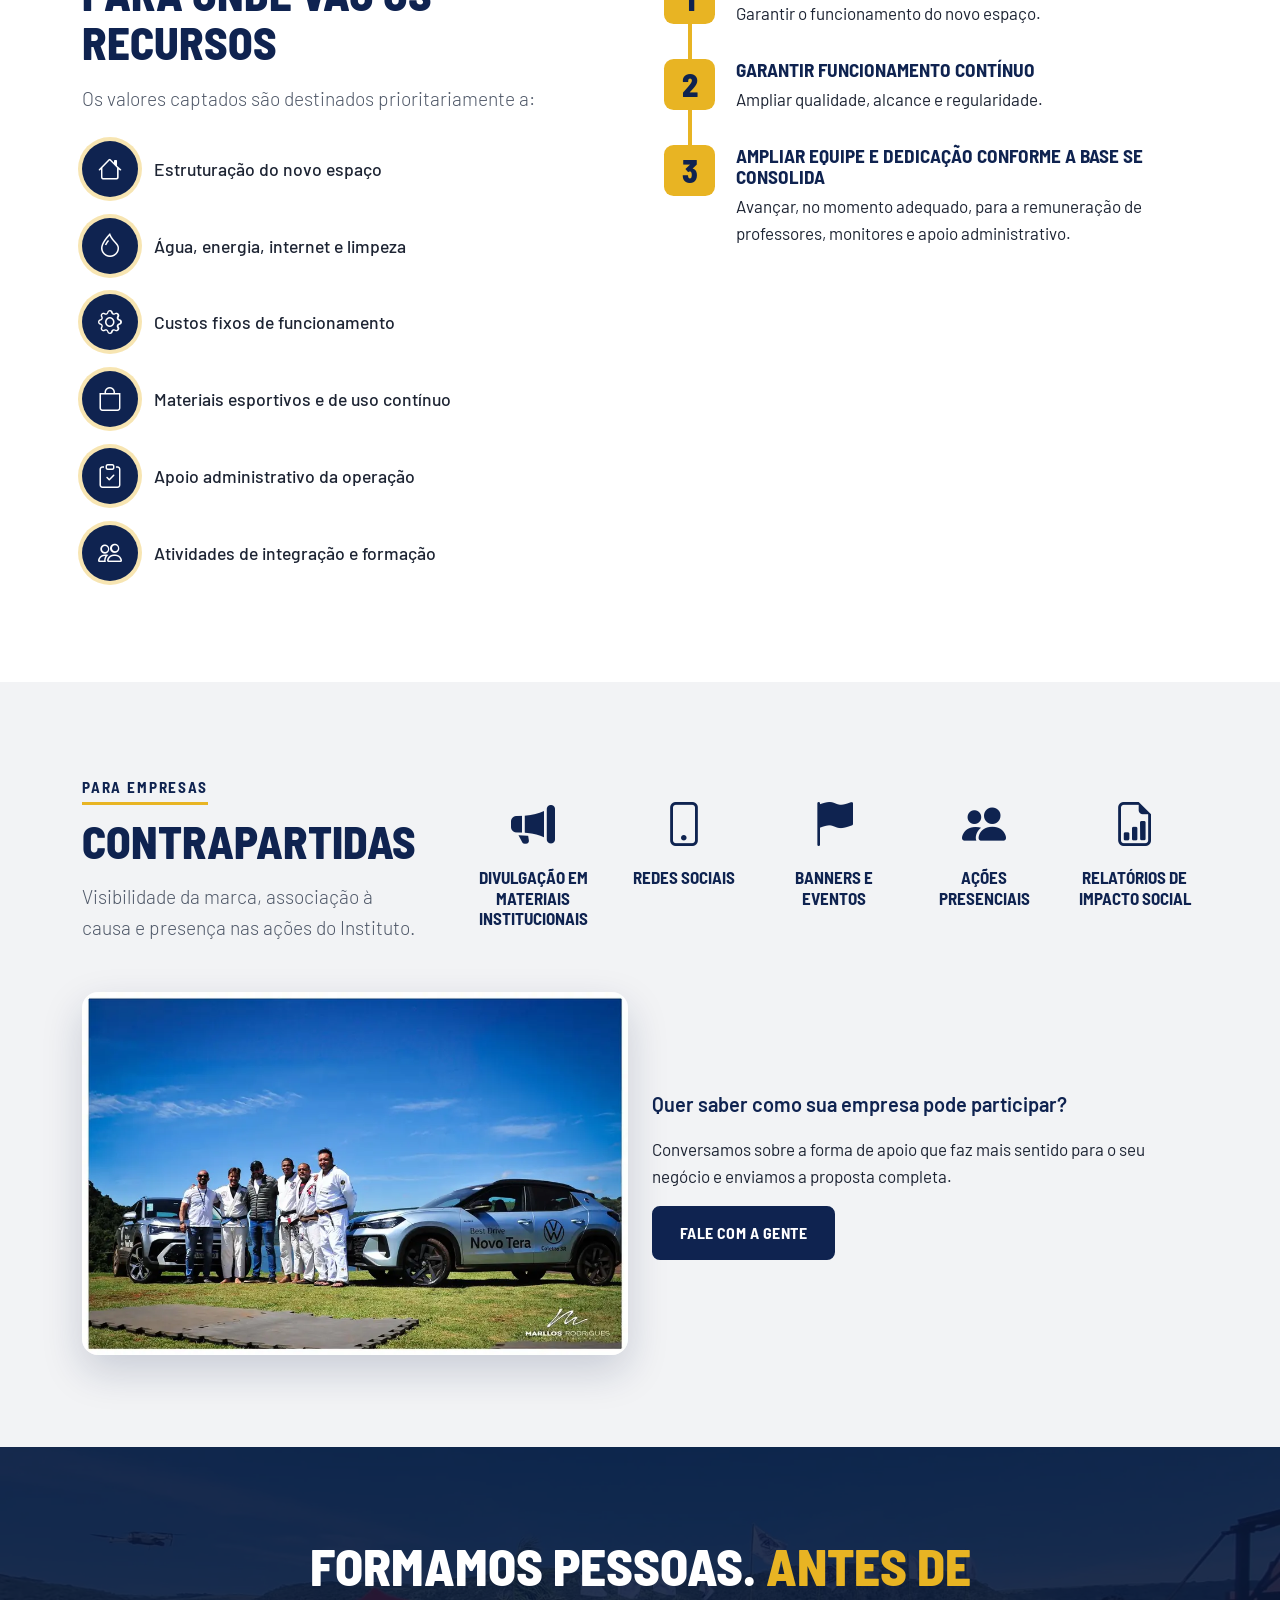
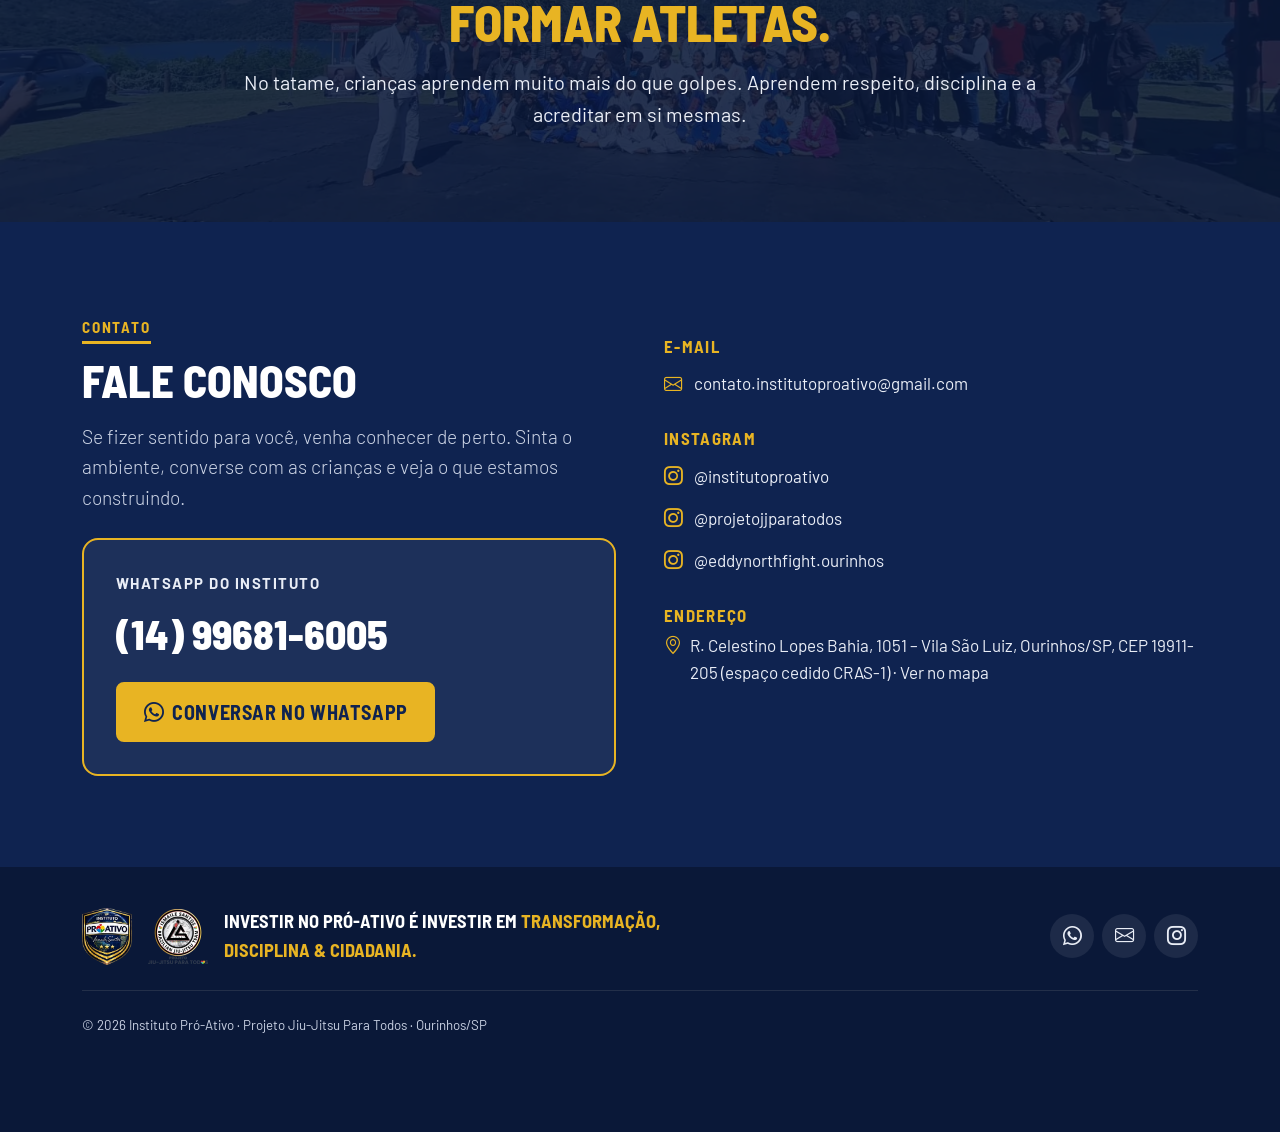
==== commit 45fe5842: "Update team roles: Fernando Santim (Professor), César Evaristo (Monitor) Requested by Sensei Ismaile" ====
--- a/site/index.html
+++ b/site/index.html
@@ -505,7 +505,7 @@
               <div class="pa-card team-card">
                 <span class="team-avatar" aria-hidden="true">FS</span>
                 <h3>Fernando Santim</h3>
-                <span class="team-role">Instrutor</span>
+                <span class="team-role">Professor</span>
                 <p>Colaborador no desenvolvimento dos treinos, viagens e parcerias.</p>
               </div>
             </div>
@@ -513,7 +513,7 @@
               <div class="pa-card team-card">
                 <span class="team-avatar" aria-hidden="true">CE</span>
                 <h3>César Evaristo</h3>
-                <span class="team-role">Instrutor</span>
+                <span class="team-role">Monitor</span>
                 <p>Colaborador no desenvolvimento dos treinos e de projetos dentro e fora do tatame.</p>
               </div>
             </div>
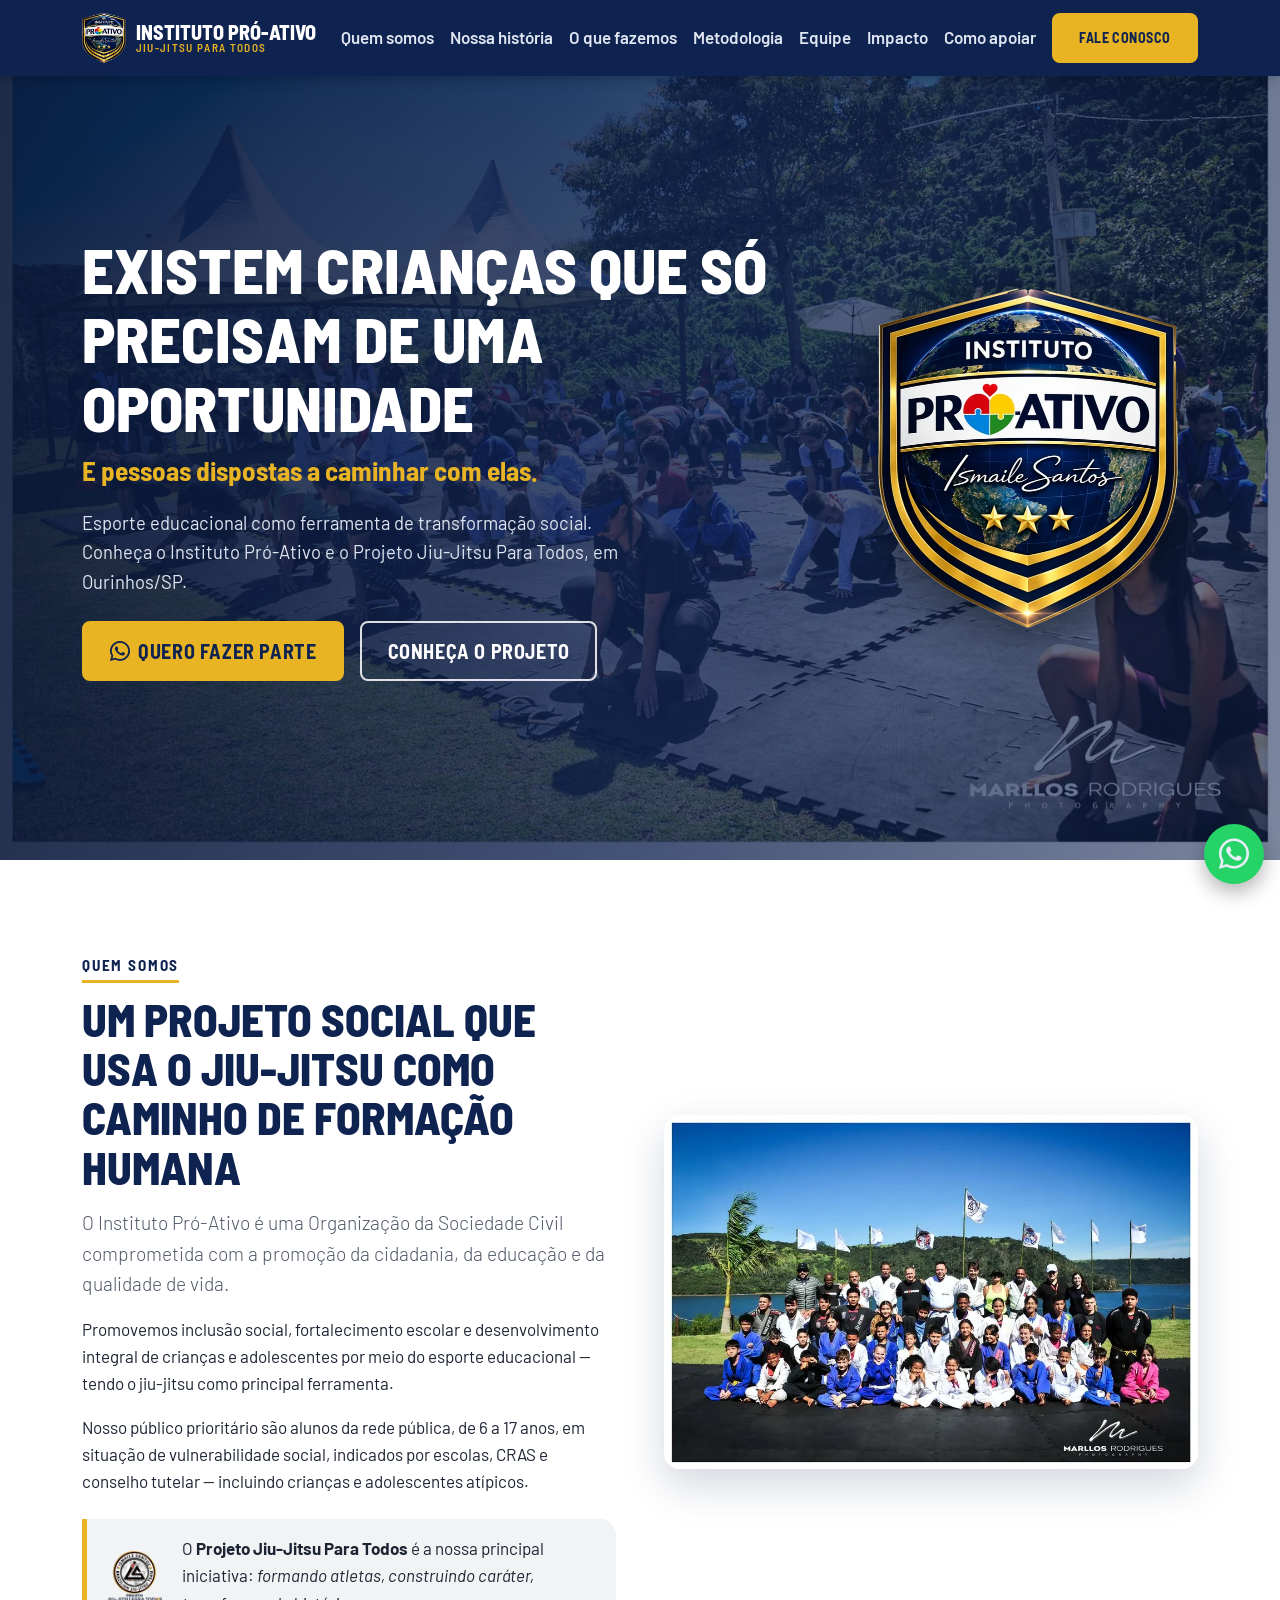
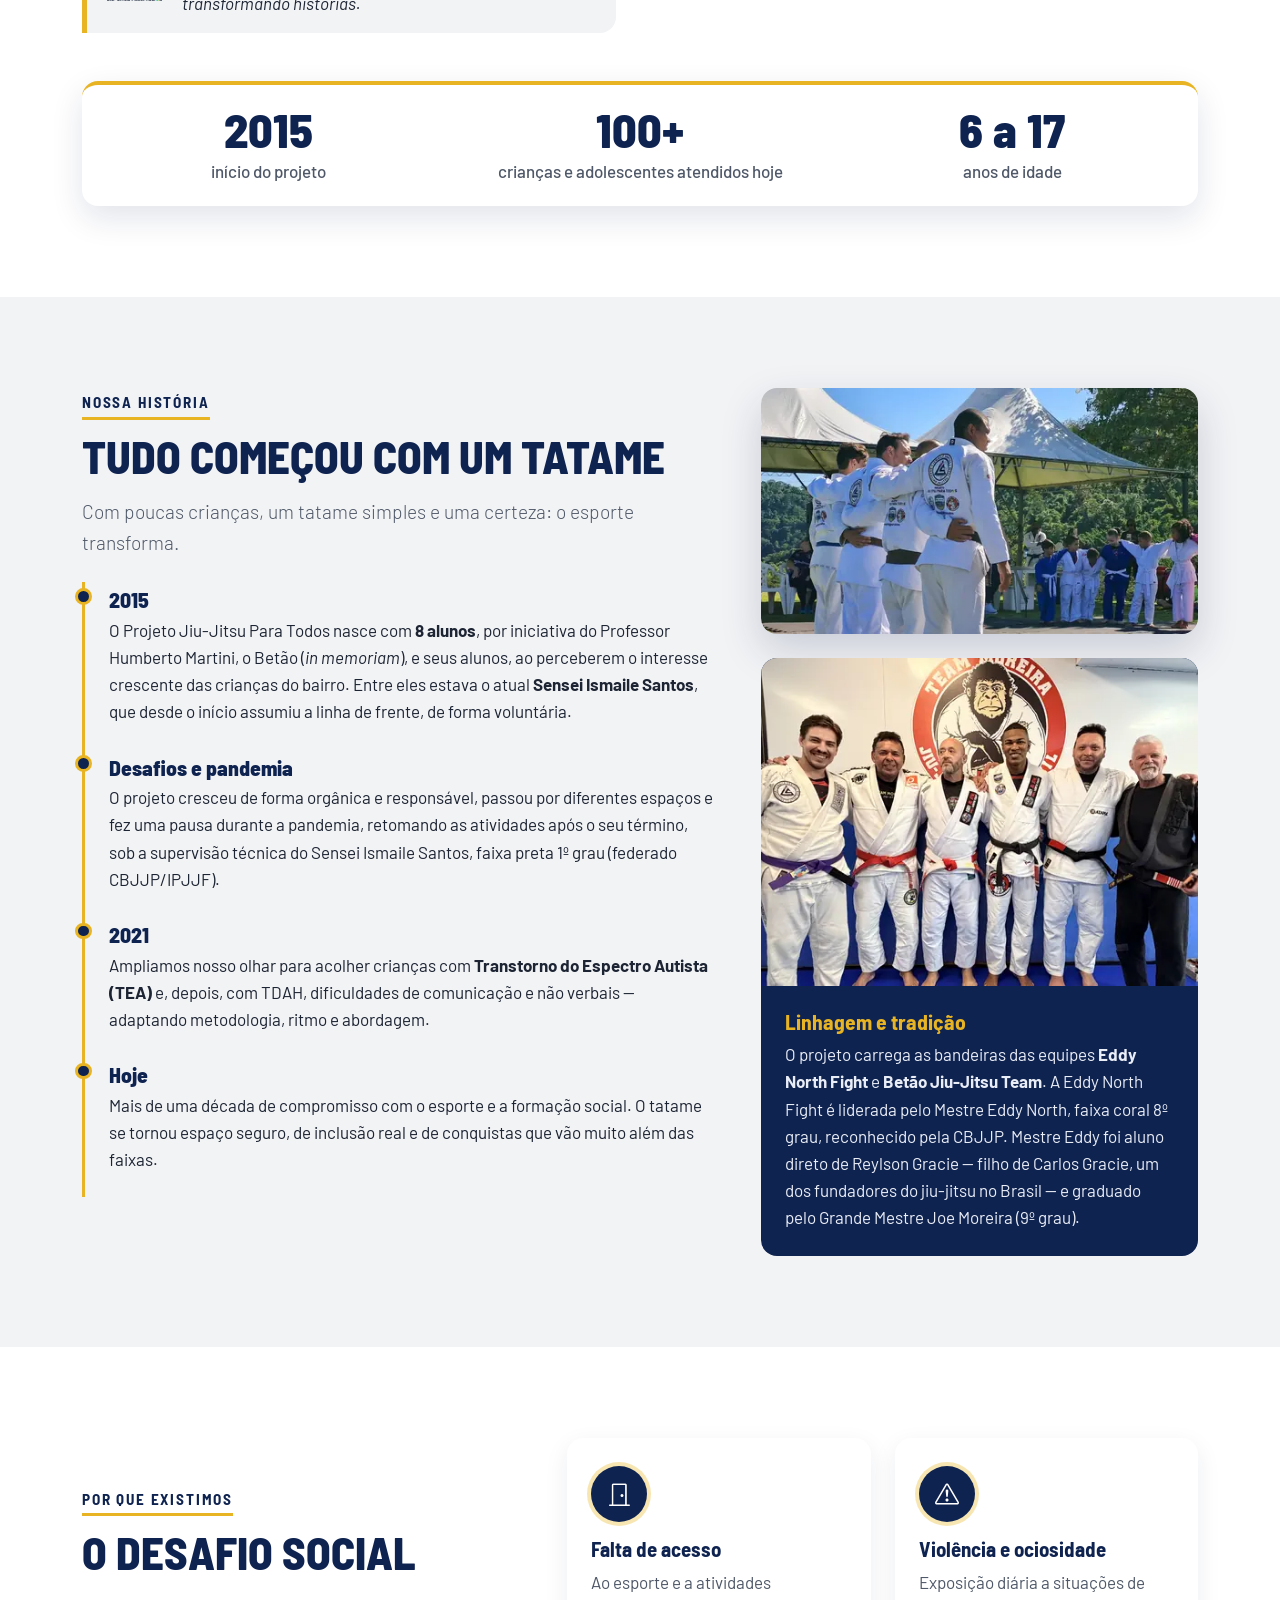
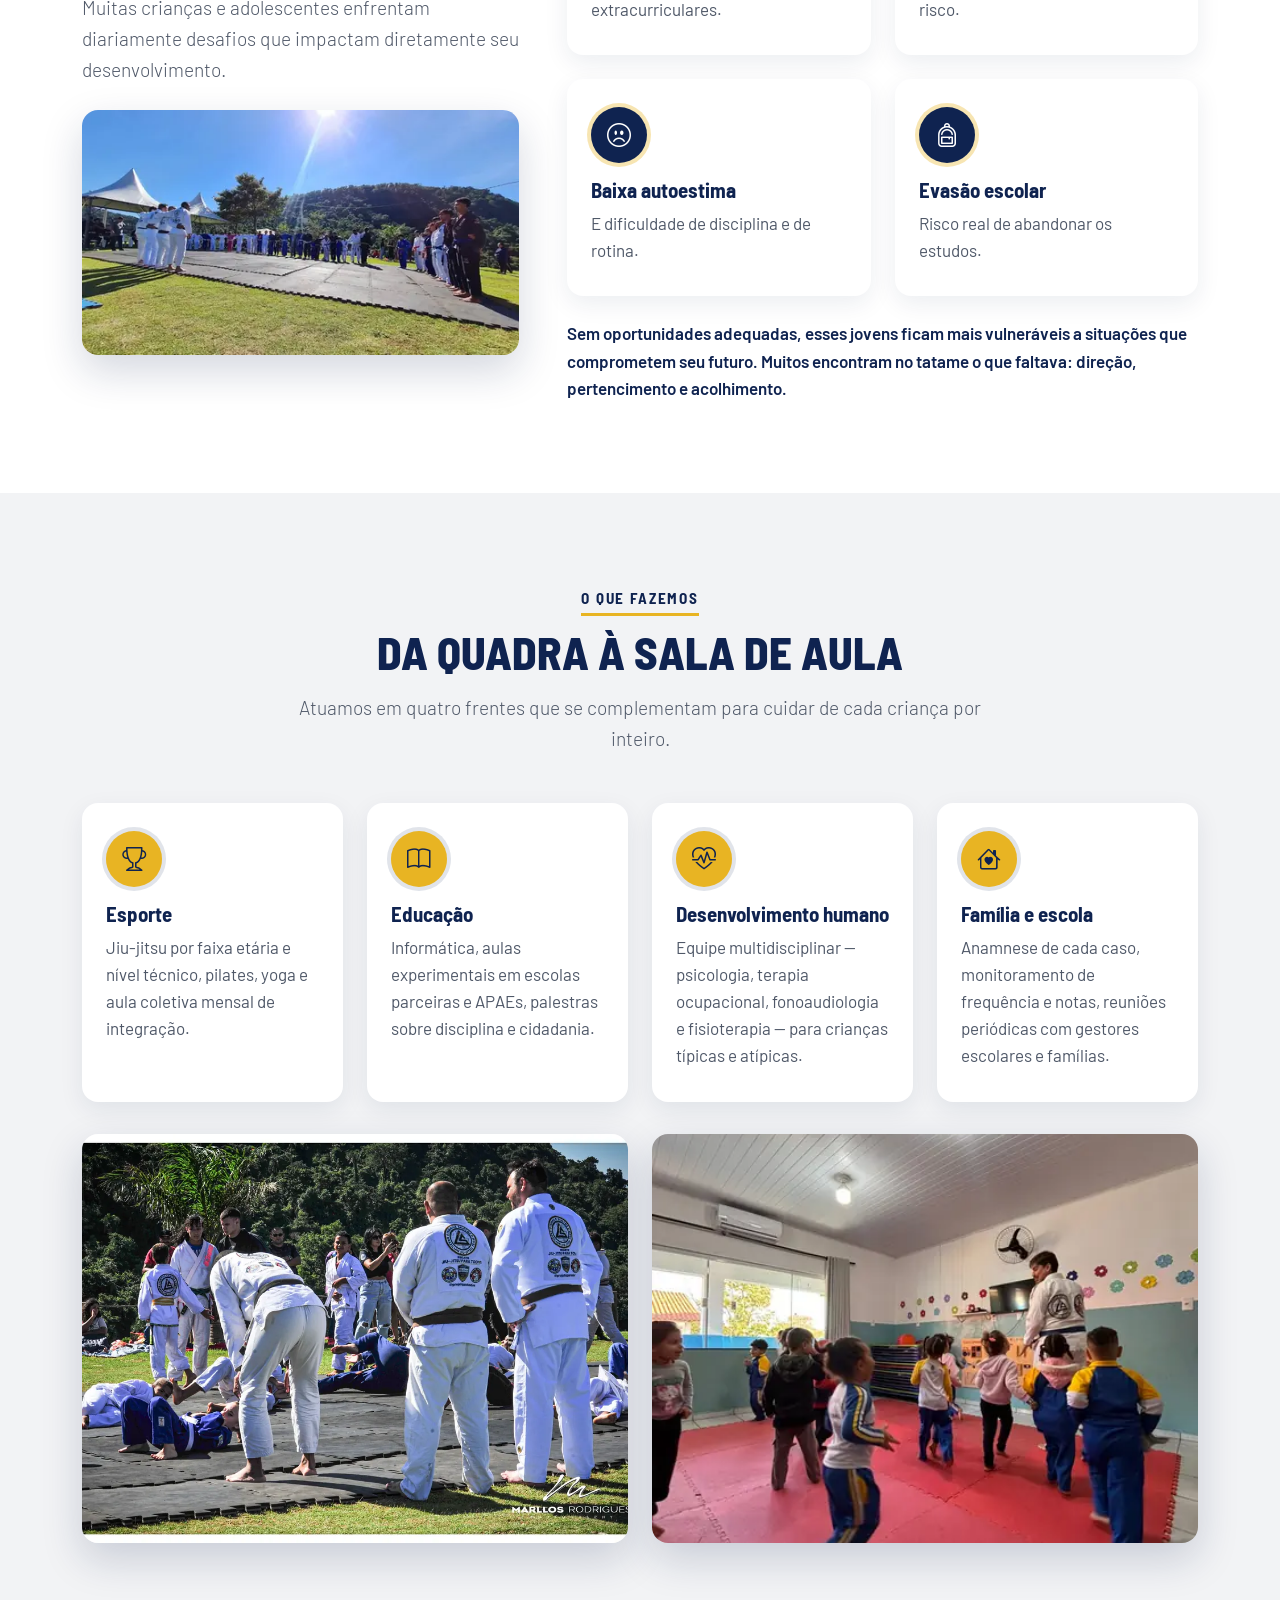
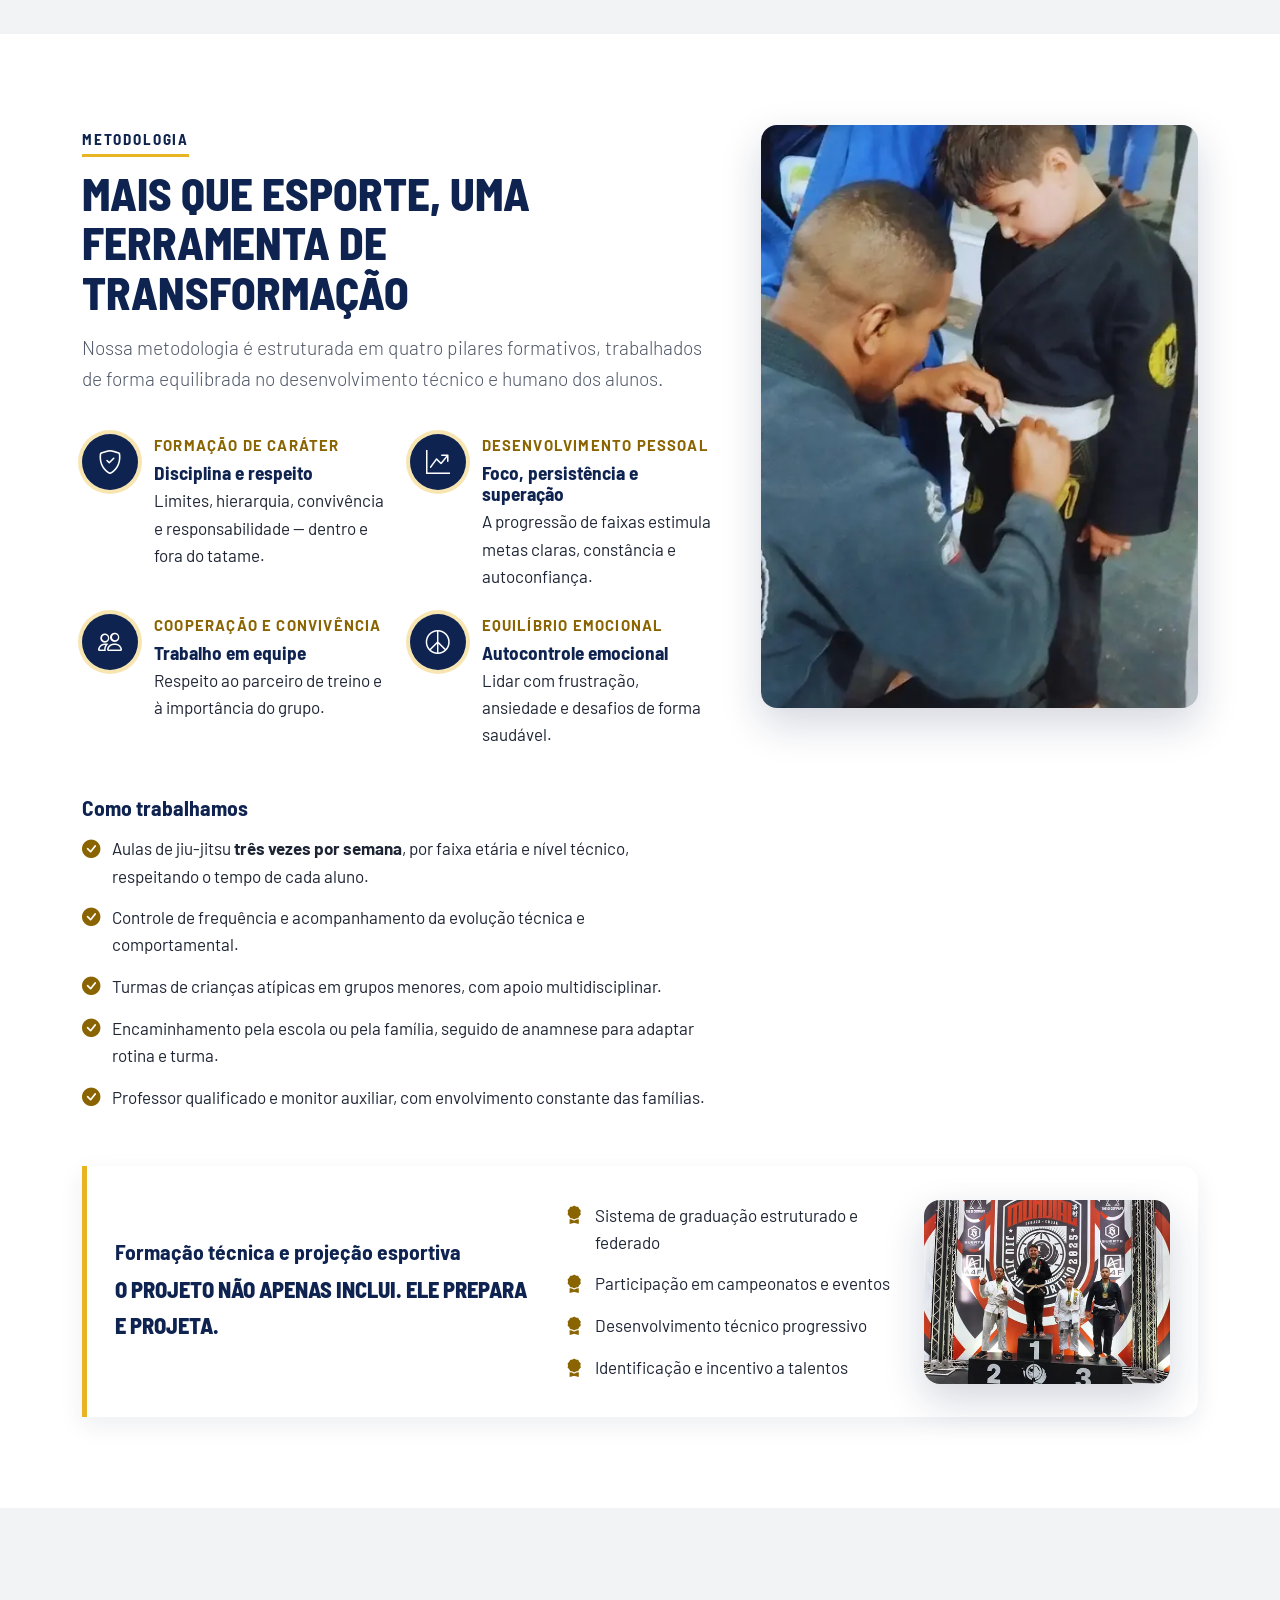
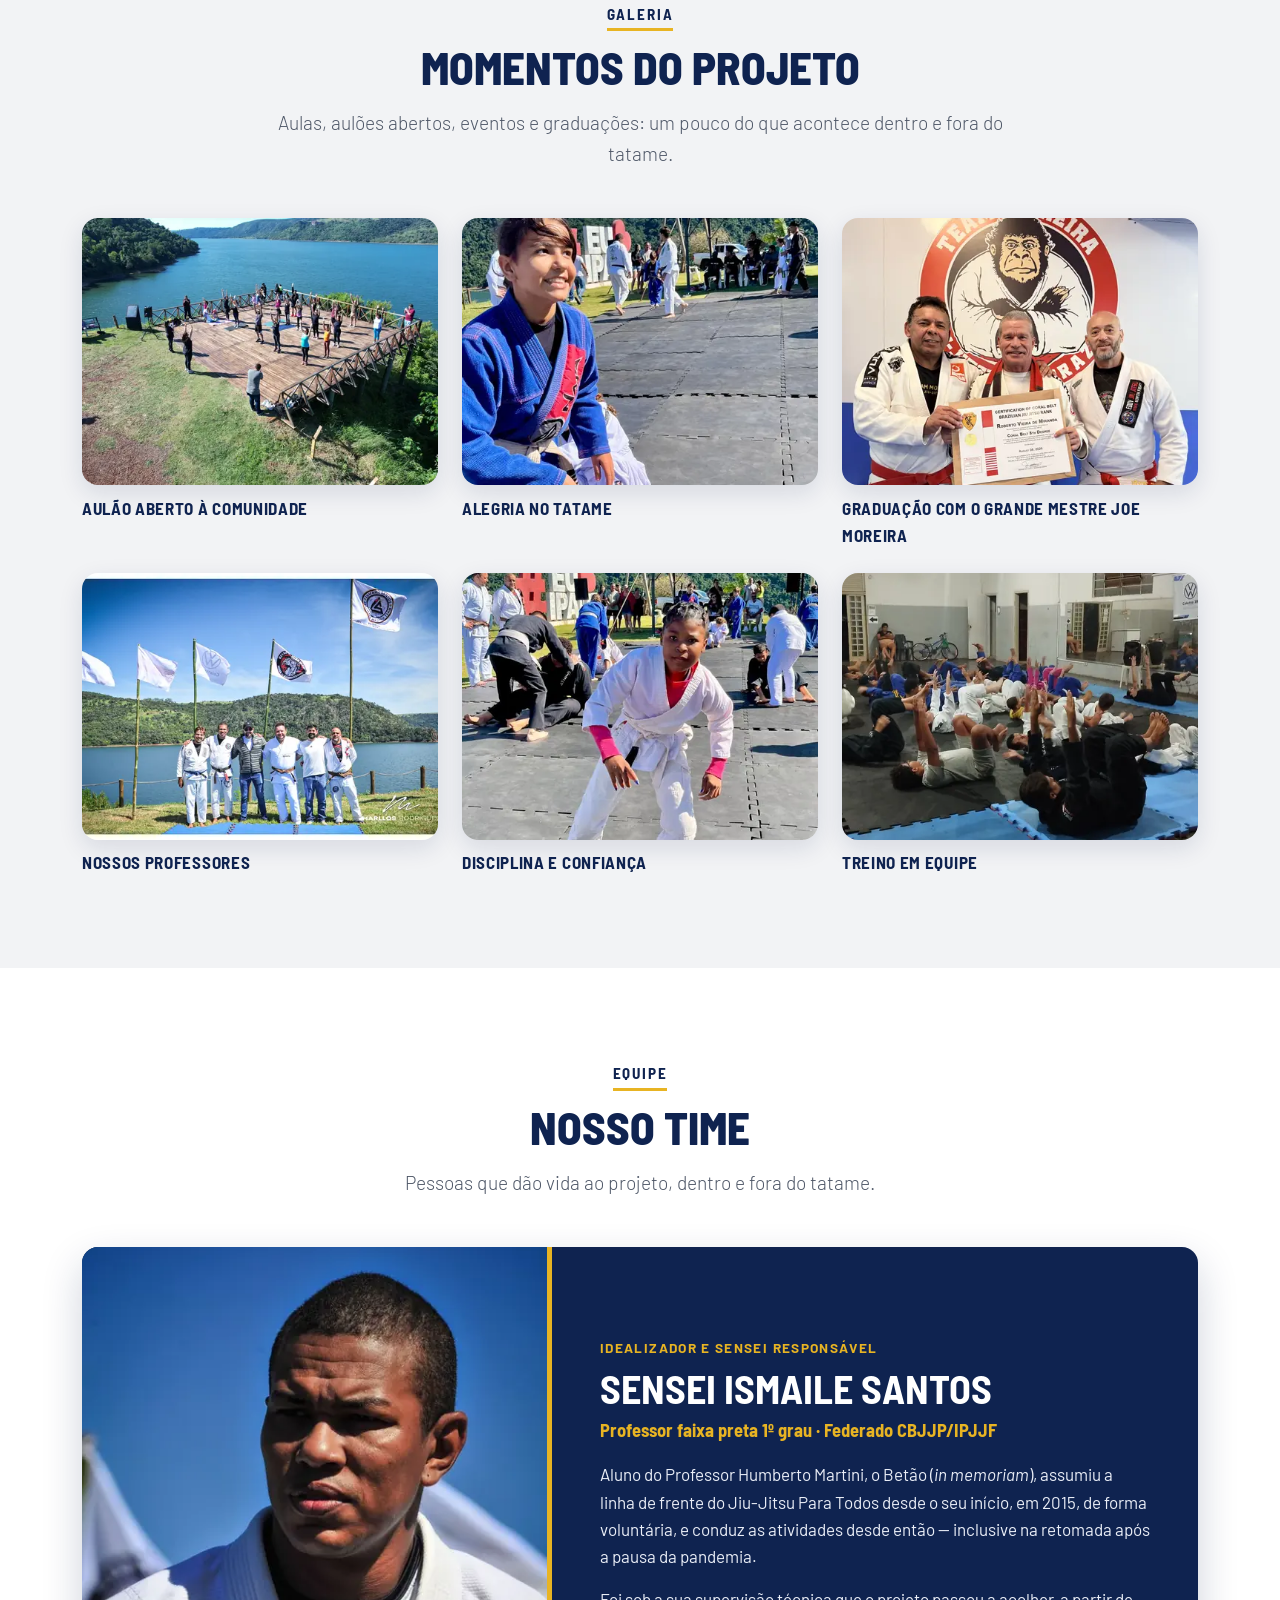
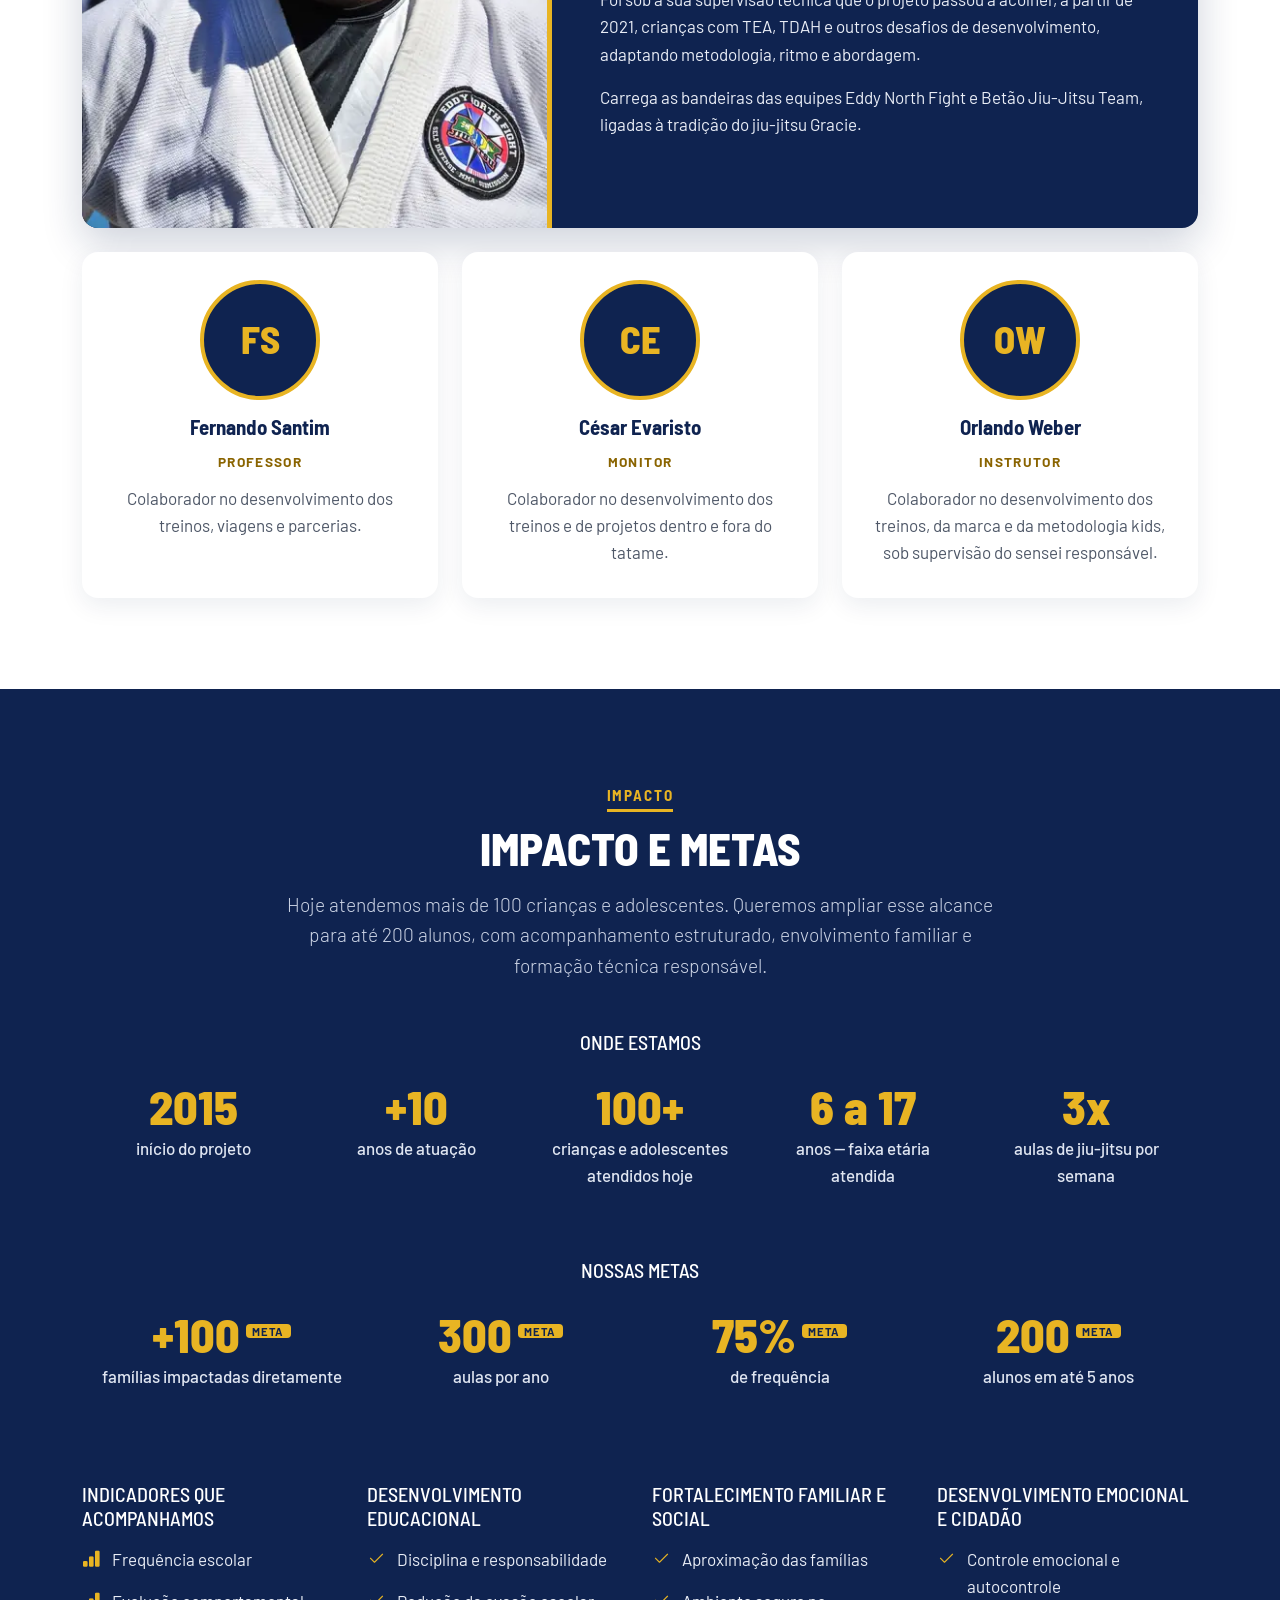
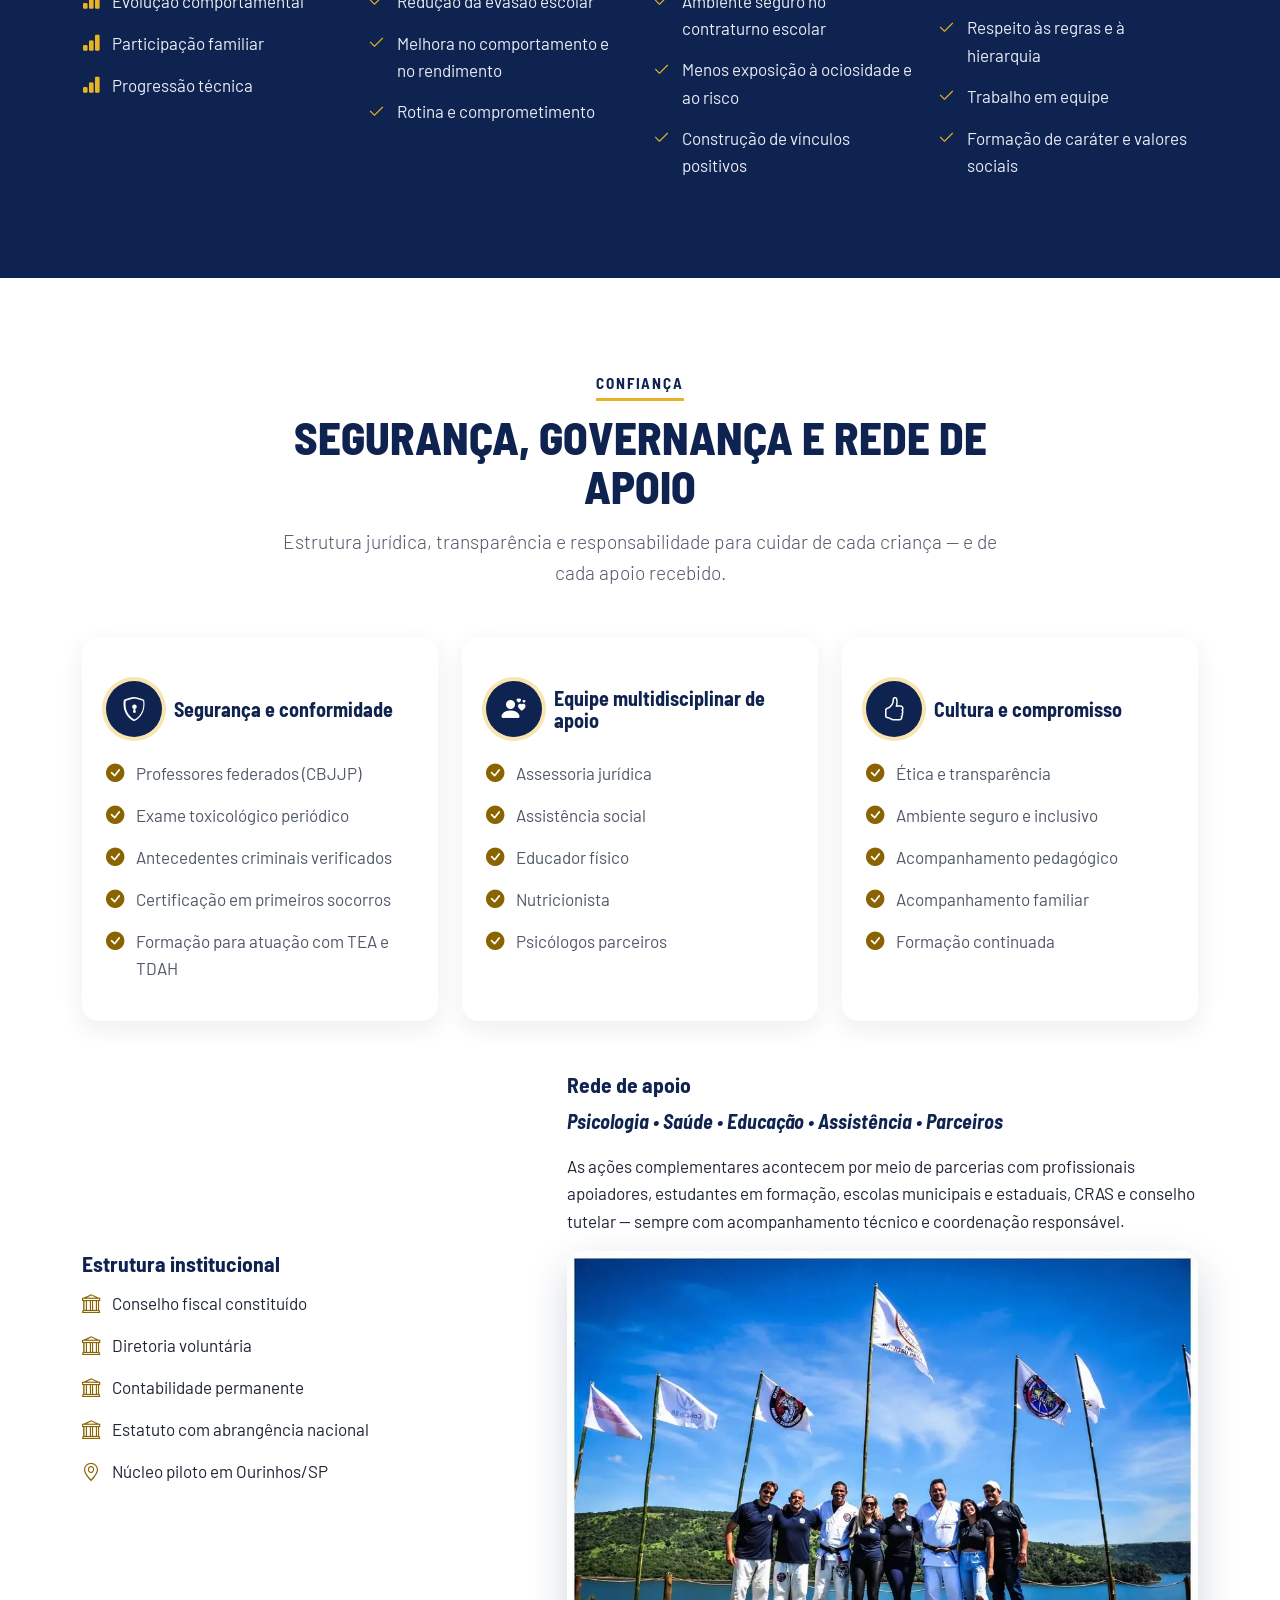
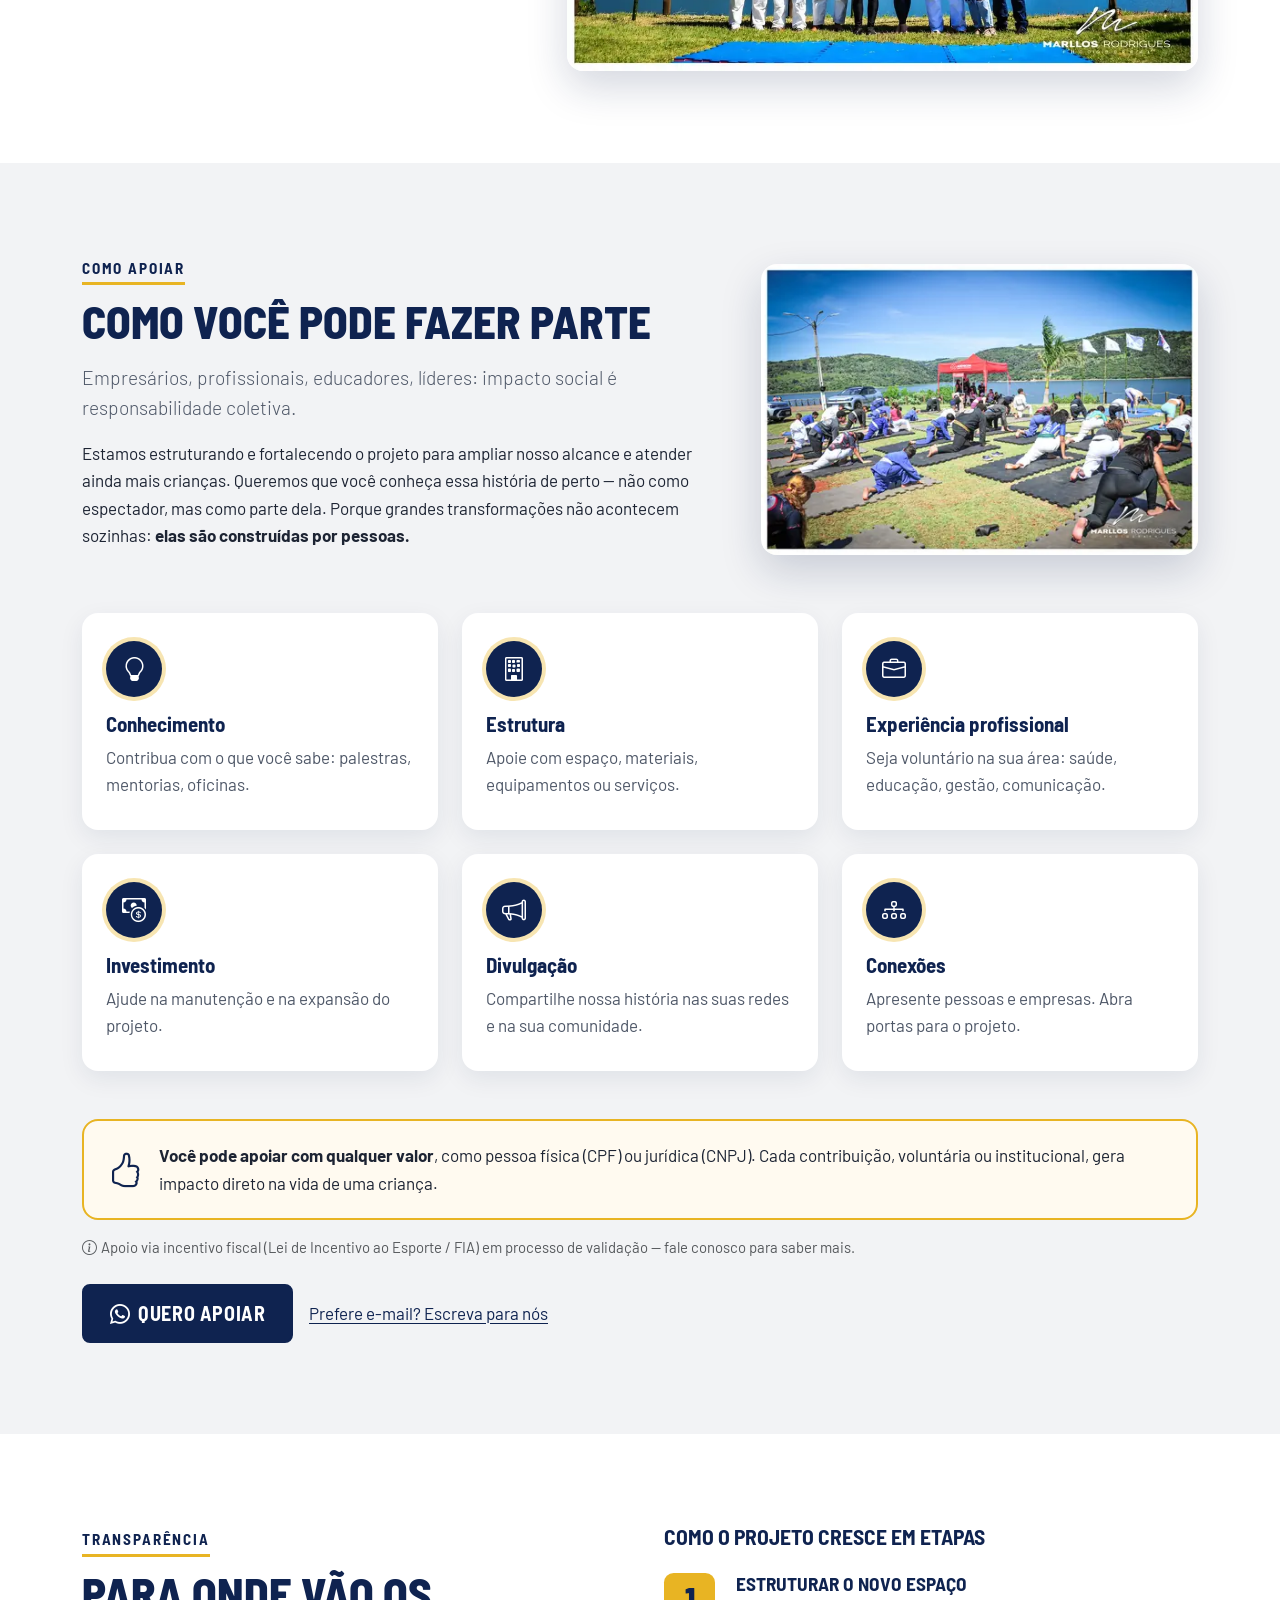
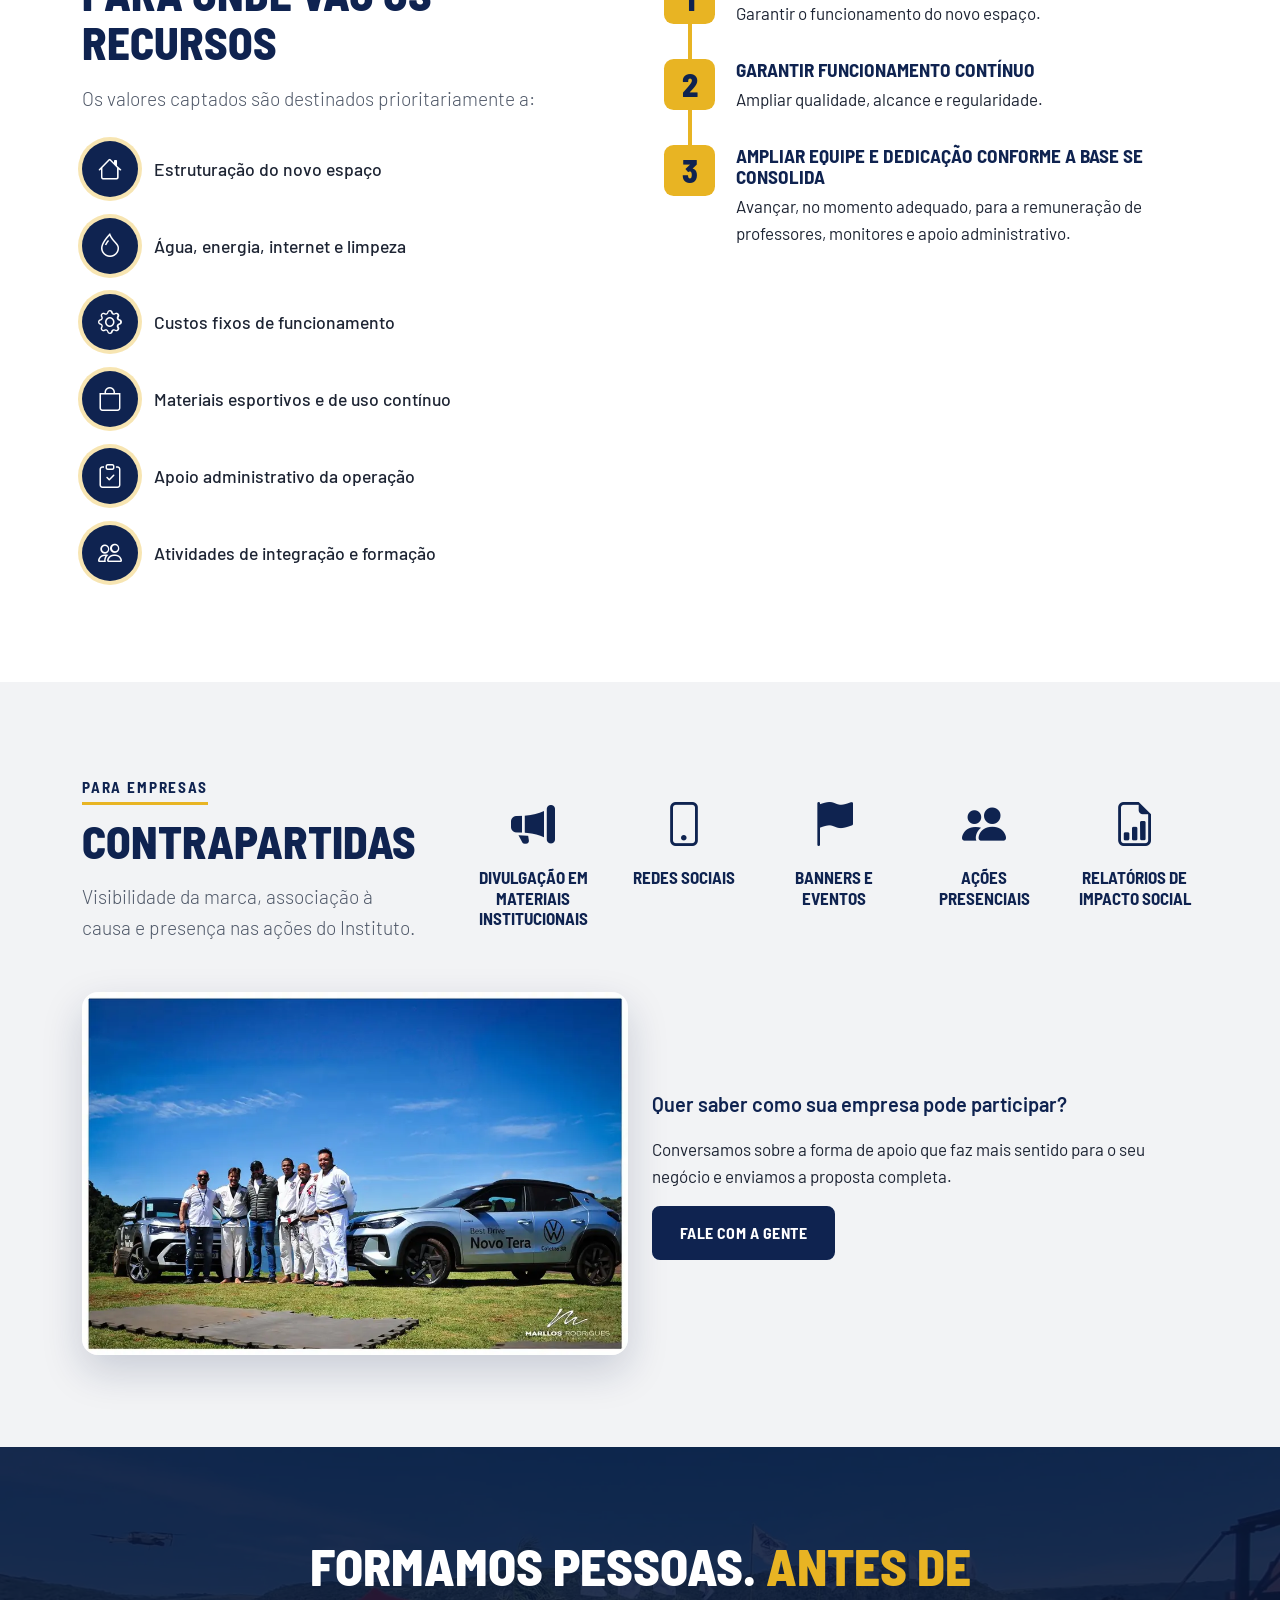
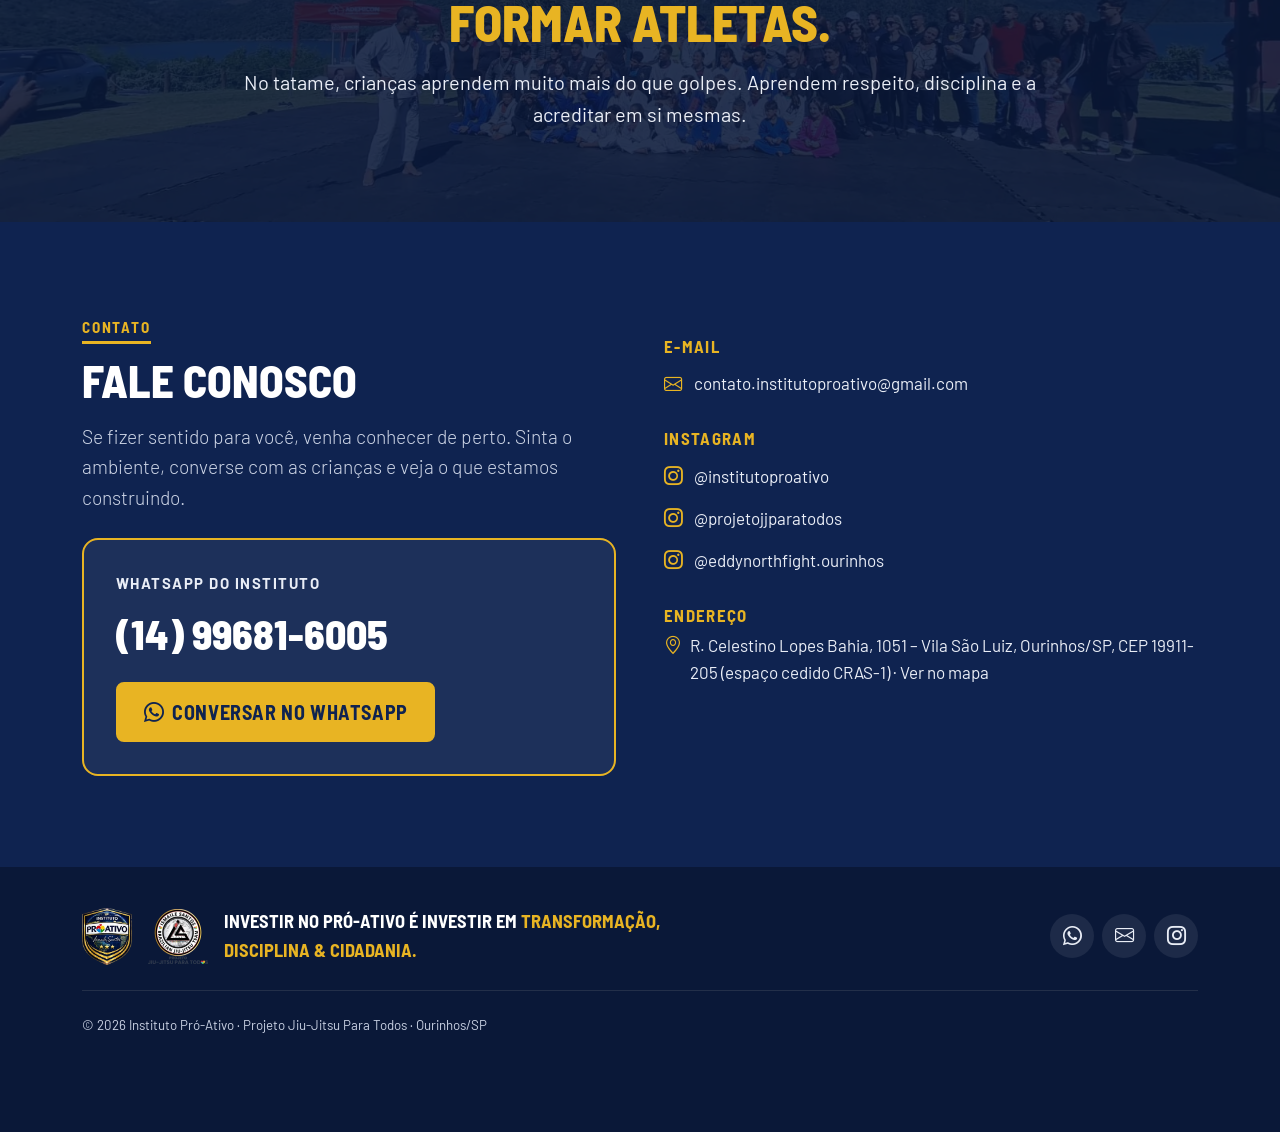
==== commit 4eeeedb9: "Update Sensei bio: CBJJP/IPJJF and Professor Humberto Martini (Betão) Requested by Sensei Ismaile. A" ====
--- a/site/index.html
+++ b/site/index.html
@@ -178,11 +178,11 @@
               <ol class="timeline mt-4">
                 <li>
                   <span class="timeline__year">2015</span>
-                  O Projeto Jiu-Jitsu Para Todos nasce com <strong>8 alunos</strong>, por iniciativa do Professor Humberto Betão (<em>in memoriam</em>) e seus alunos, ao perceberem o interesse crescente das crianças do bairro. Entre eles estava o atual <strong>Sensei Ismaile Santos</strong>, que desde o início assumiu a linha de frente, de forma voluntária.
+                  O Projeto Jiu-Jitsu Para Todos nasce com <strong>8 alunos</strong>, por iniciativa do Professor Humberto Martini, o Betão (<em>in memoriam</em>), e seus alunos, ao perceberem o interesse crescente das crianças do bairro. Entre eles estava o atual <strong>Sensei Ismaile Santos</strong>, que desde o início assumiu a linha de frente, de forma voluntária.
                 </li>
                 <li>
                   <span class="timeline__year">Desafios e pandemia</span>
-                  O projeto cresceu de forma orgânica e responsável, passou por diferentes espaços e fez uma pausa durante a pandemia, retomando as atividades após o seu término, sob a supervisão técnica do Sensei Ismaile Santos, faixa preta 1º grau (federado CBJJP).
+                  O projeto cresceu de forma orgânica e responsável, passou por diferentes espaços e fez uma pausa durante a pandemia, retomando as atividades após o seu término, sob a supervisão técnica do Sensei Ismaile Santos, faixa preta 1º grau (federado CBJJP/IPJJF).
                 </li>
                 <li>
                   <span class="timeline__year">2021</span>
@@ -492,8 +492,8 @@
                 <div class="sensei-feature__body">
                   <span class="team-role">Idealizador e sensei responsável</span>
                   <h3>Sensei Ismaile Santos</h3>
-                  <p class="sensei-feature__belt">Professor faixa preta 1º grau · Federado CBJJP</p>
-                  <p>Aluno do Professor Humberto Betão (<em>in memoriam</em>), assumiu a linha de frente do Jiu-Jitsu Para Todos desde o seu início, em 2015, de forma voluntária, e conduz as atividades desde então — inclusive na retomada após a pausa da pandemia.</p>
+                  <p class="sensei-feature__belt">Professor faixa preta 1º grau · Federado CBJJP/IPJJF</p>
+                  <p>Aluno do Professor Humberto Martini, o Betão (<em>in memoriam</em>), assumiu a linha de frente do Jiu-Jitsu Para Todos desde o seu início, em 2015, de forma voluntária, e conduz as atividades desde então — inclusive na retomada após a pausa da pandemia.</p>
                   <p>Foi sob a sua supervisão técnica que o projeto passou a acolher, a partir de 2021, crianças com TEA, TDAH e outros desafios de desenvolvimento, adaptando metodologia, ritmo e abordagem.</p>
                   <p class="mb-0">Carrega as bandeiras das equipes Eddy North Fight e Betão Jiu-Jitsu Team, ligadas à tradição do jiu-jitsu Gracie.</p>
                 </div>
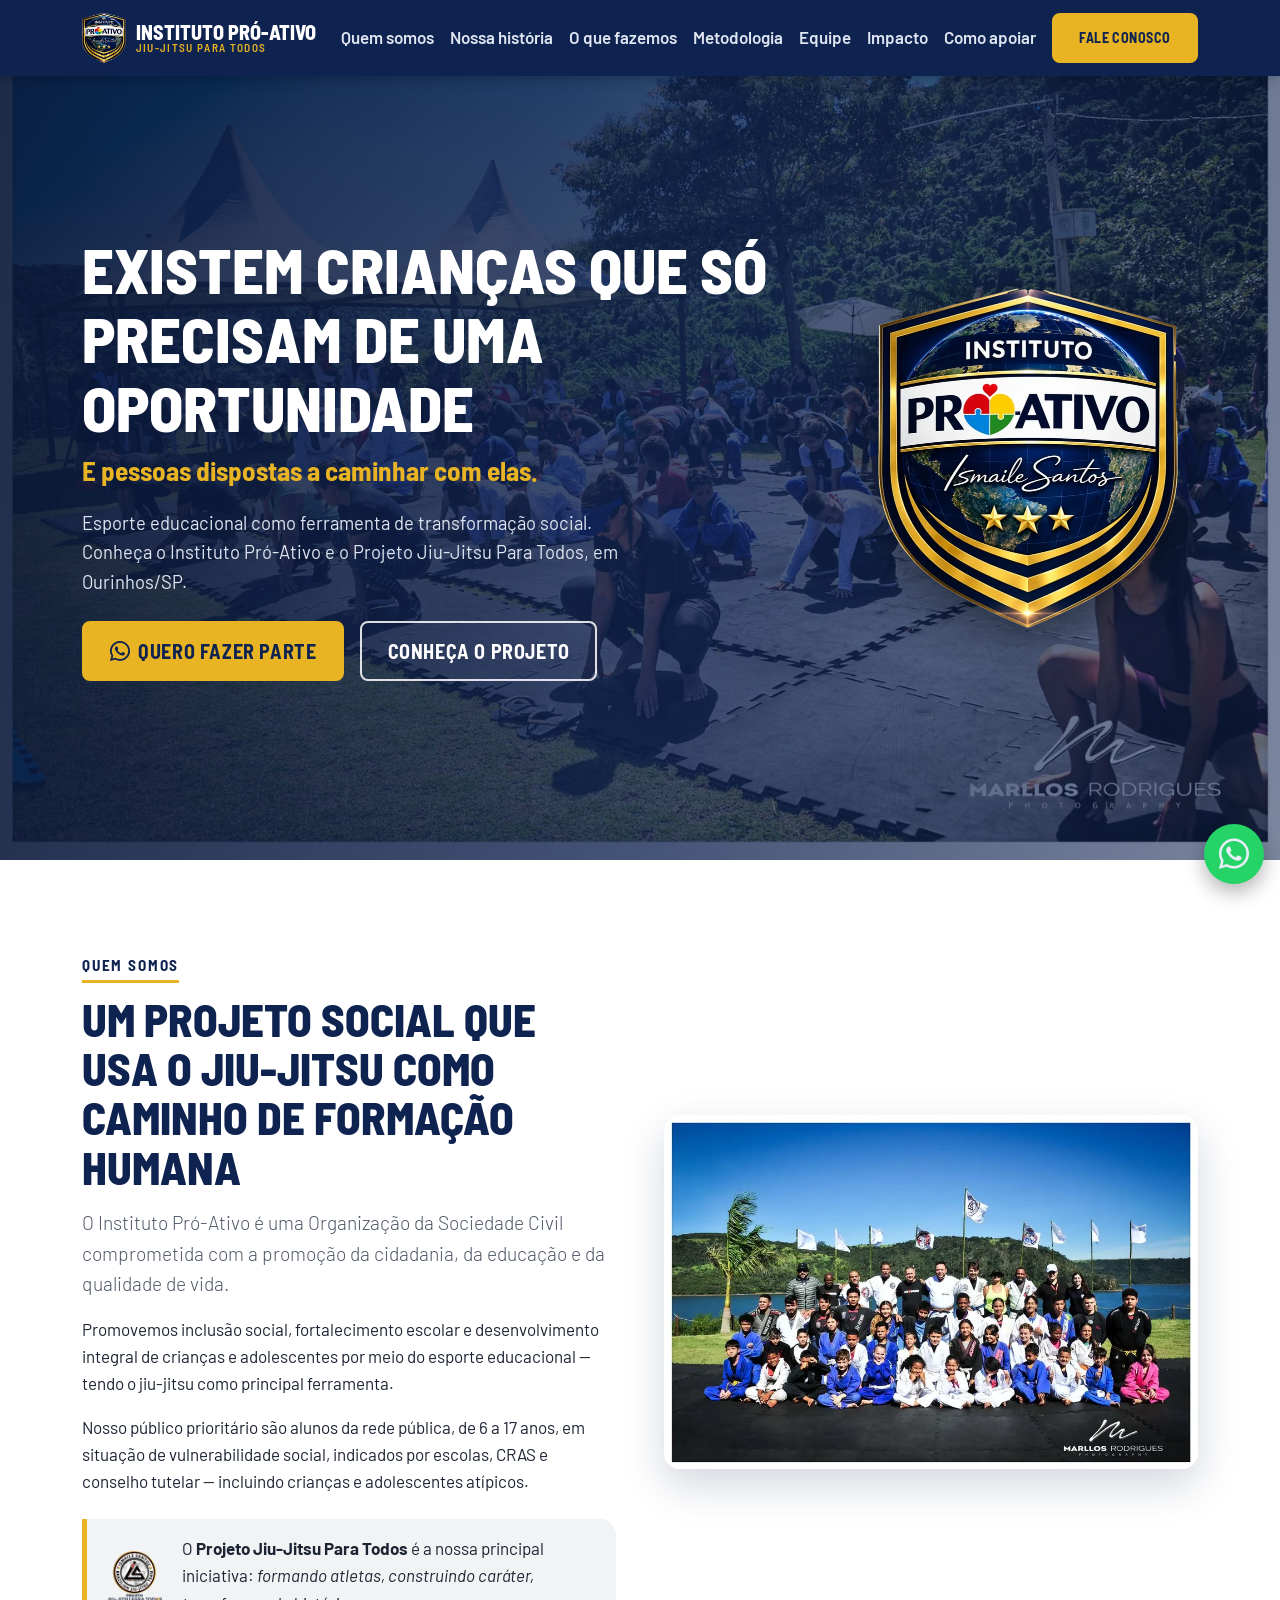
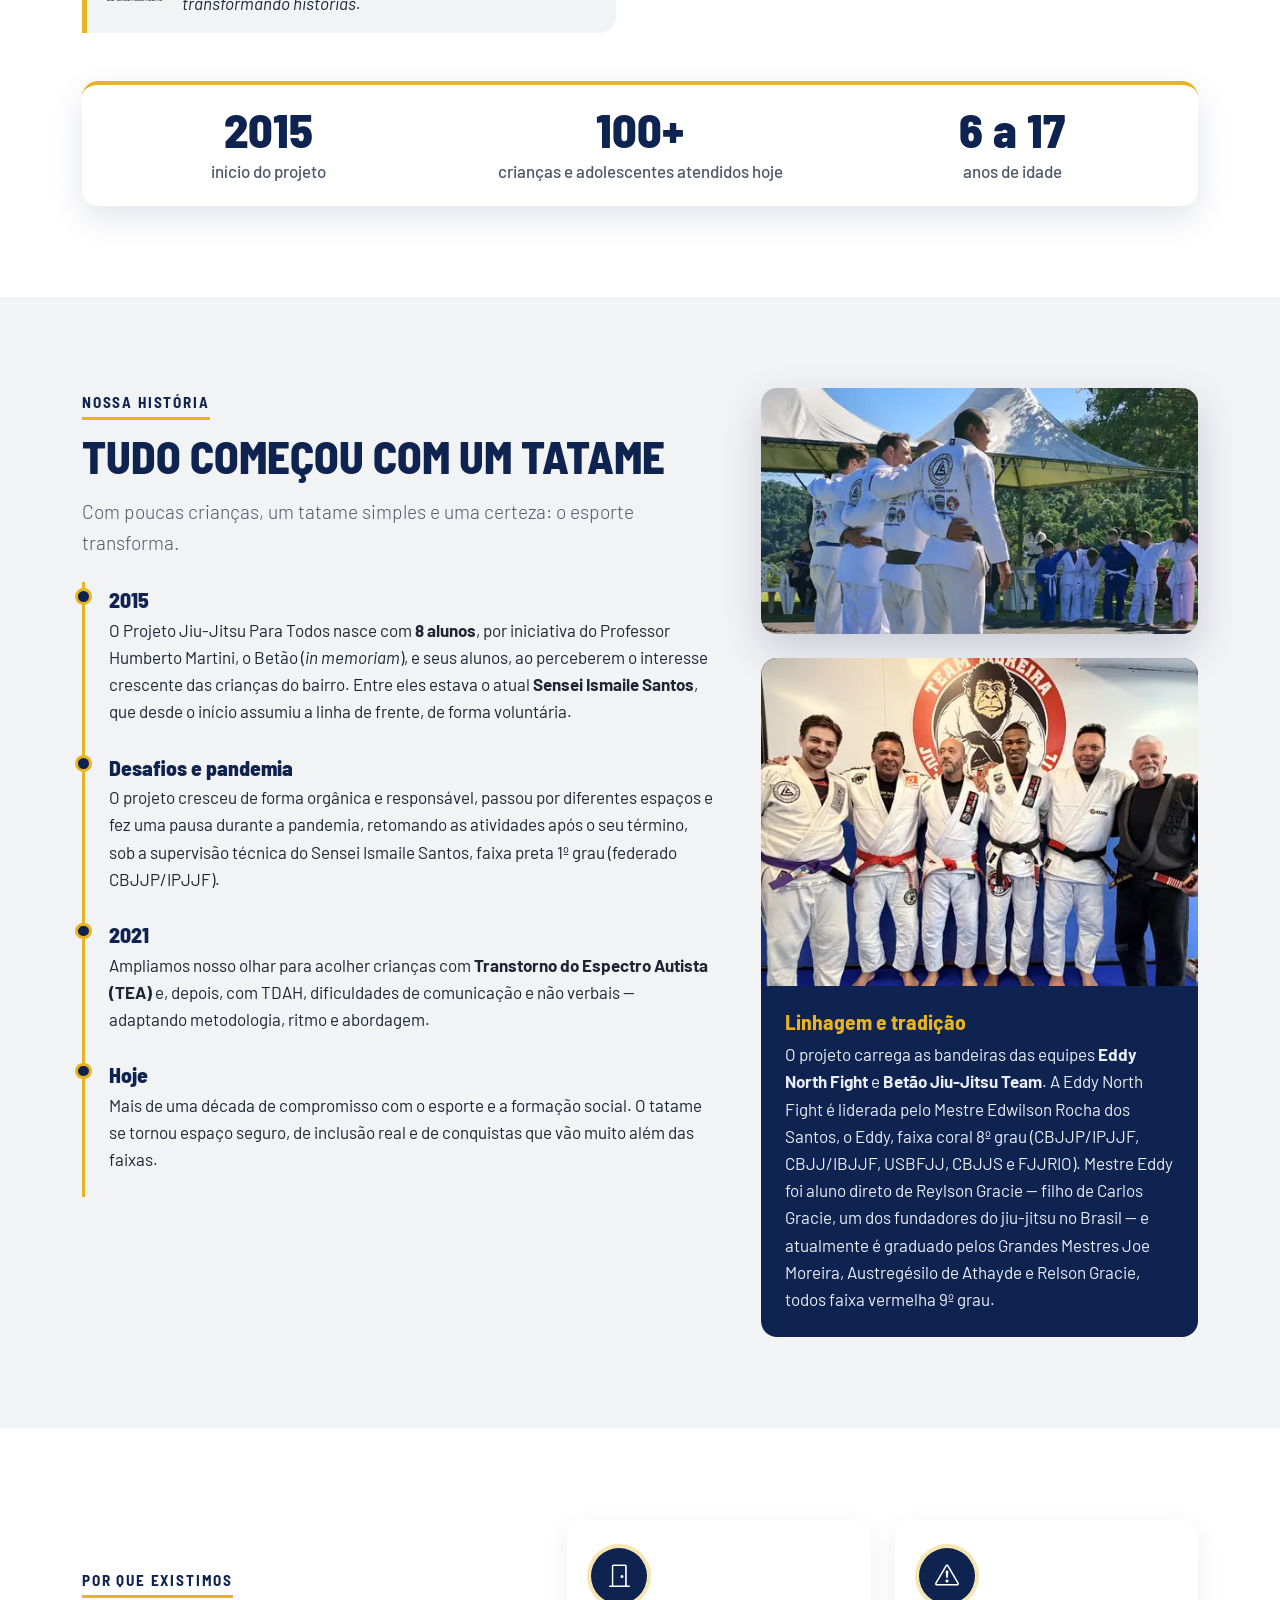
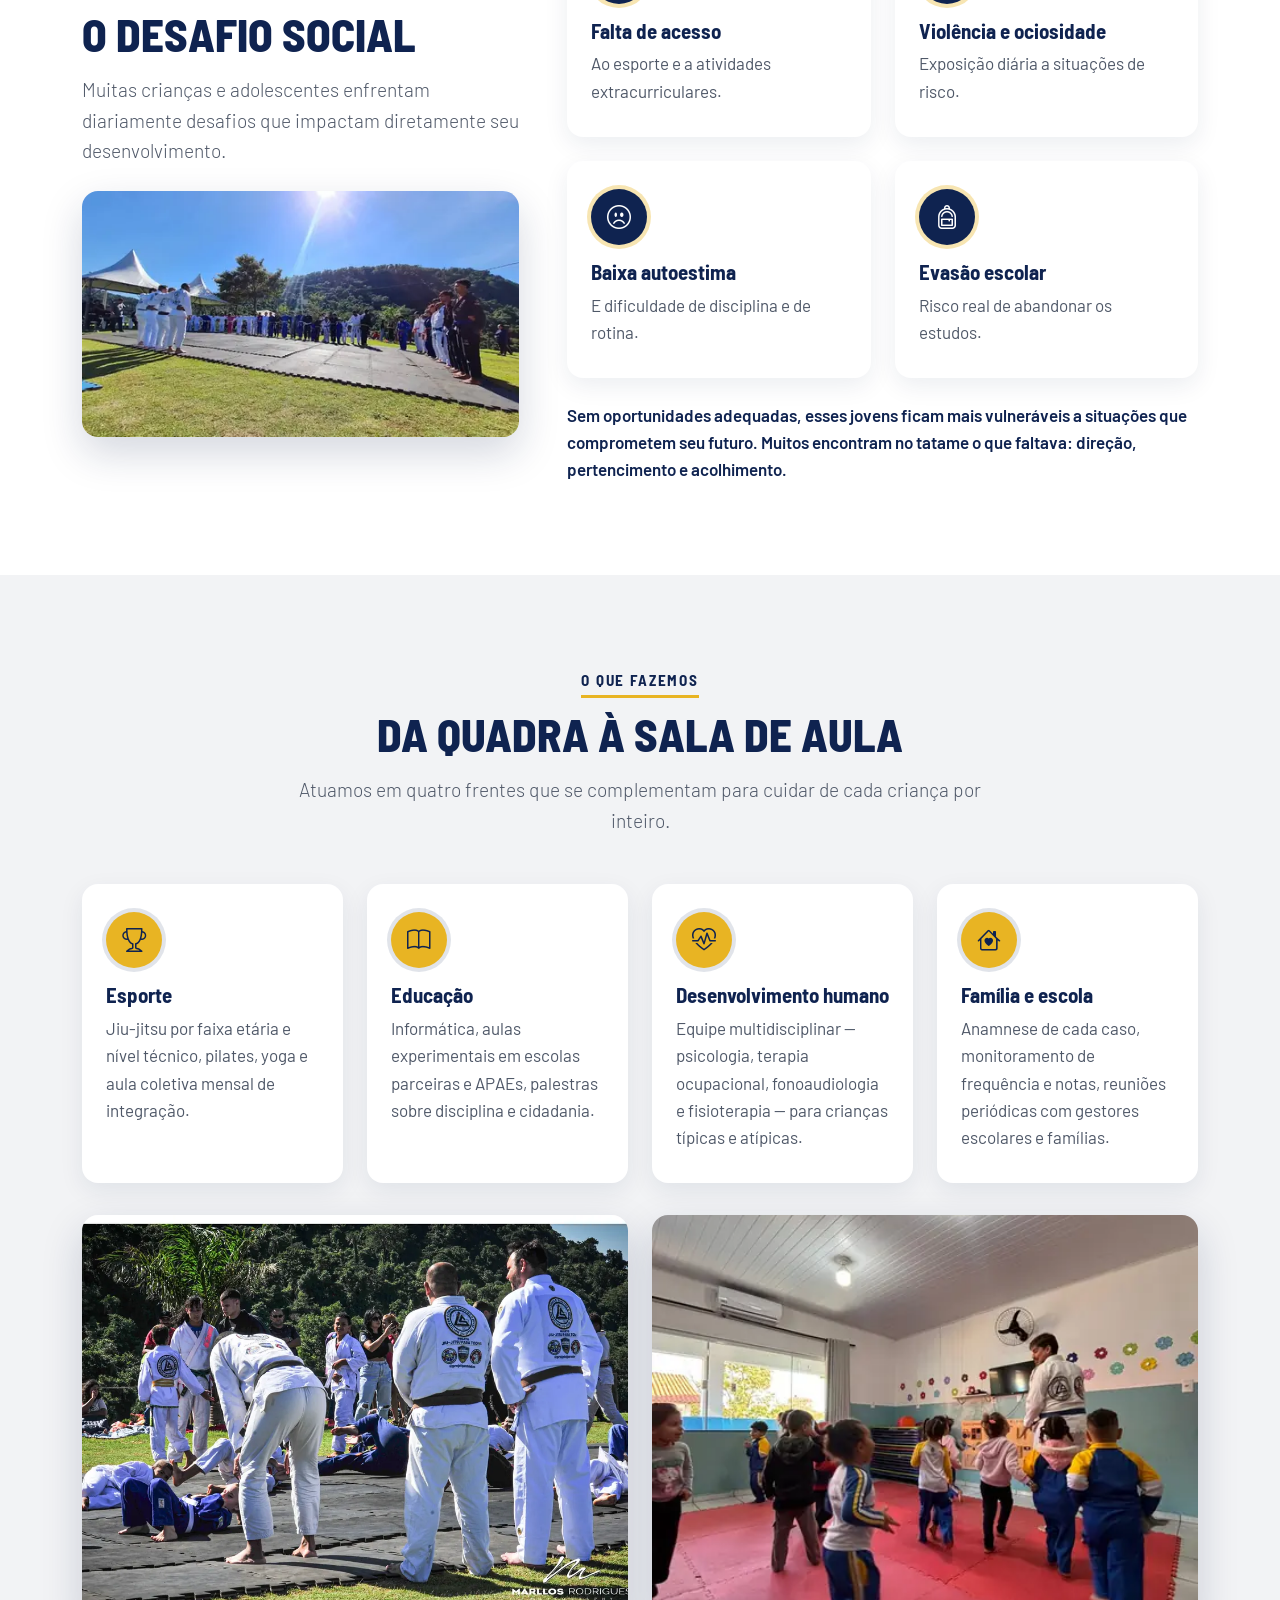
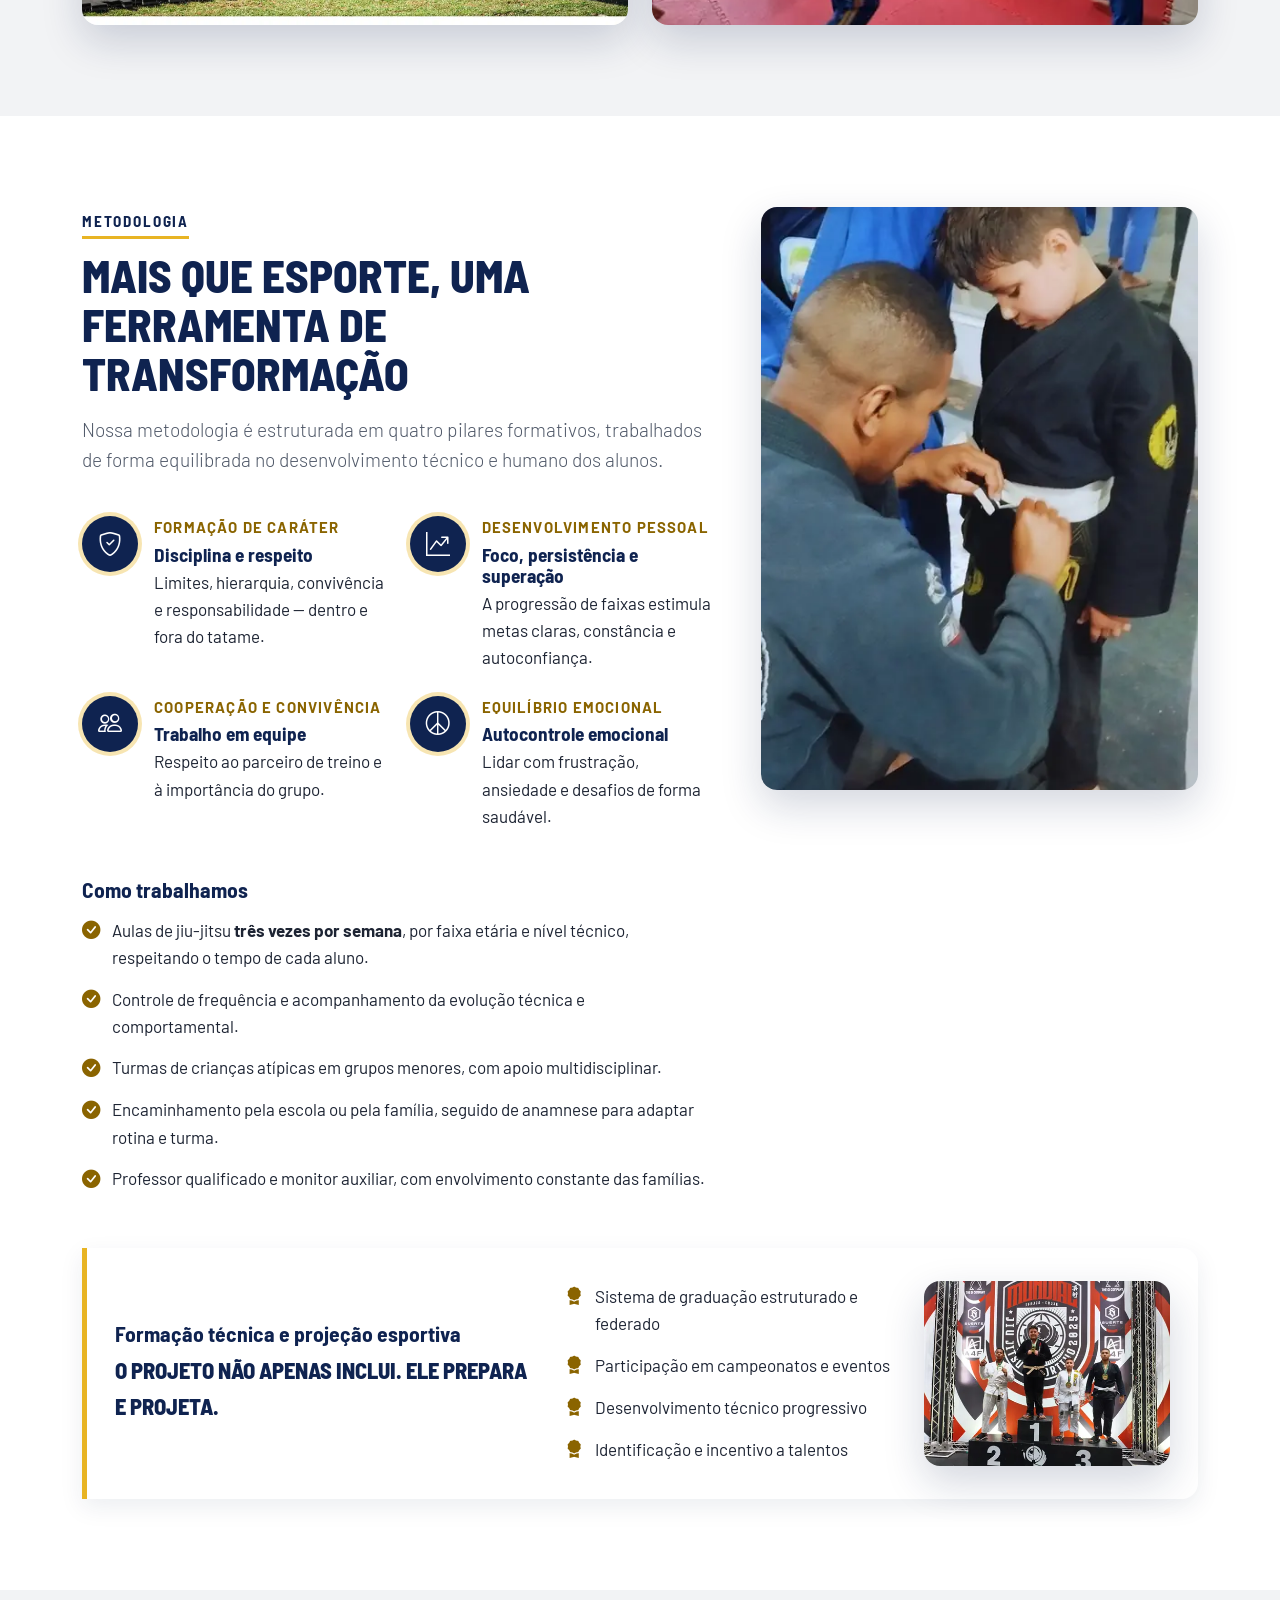
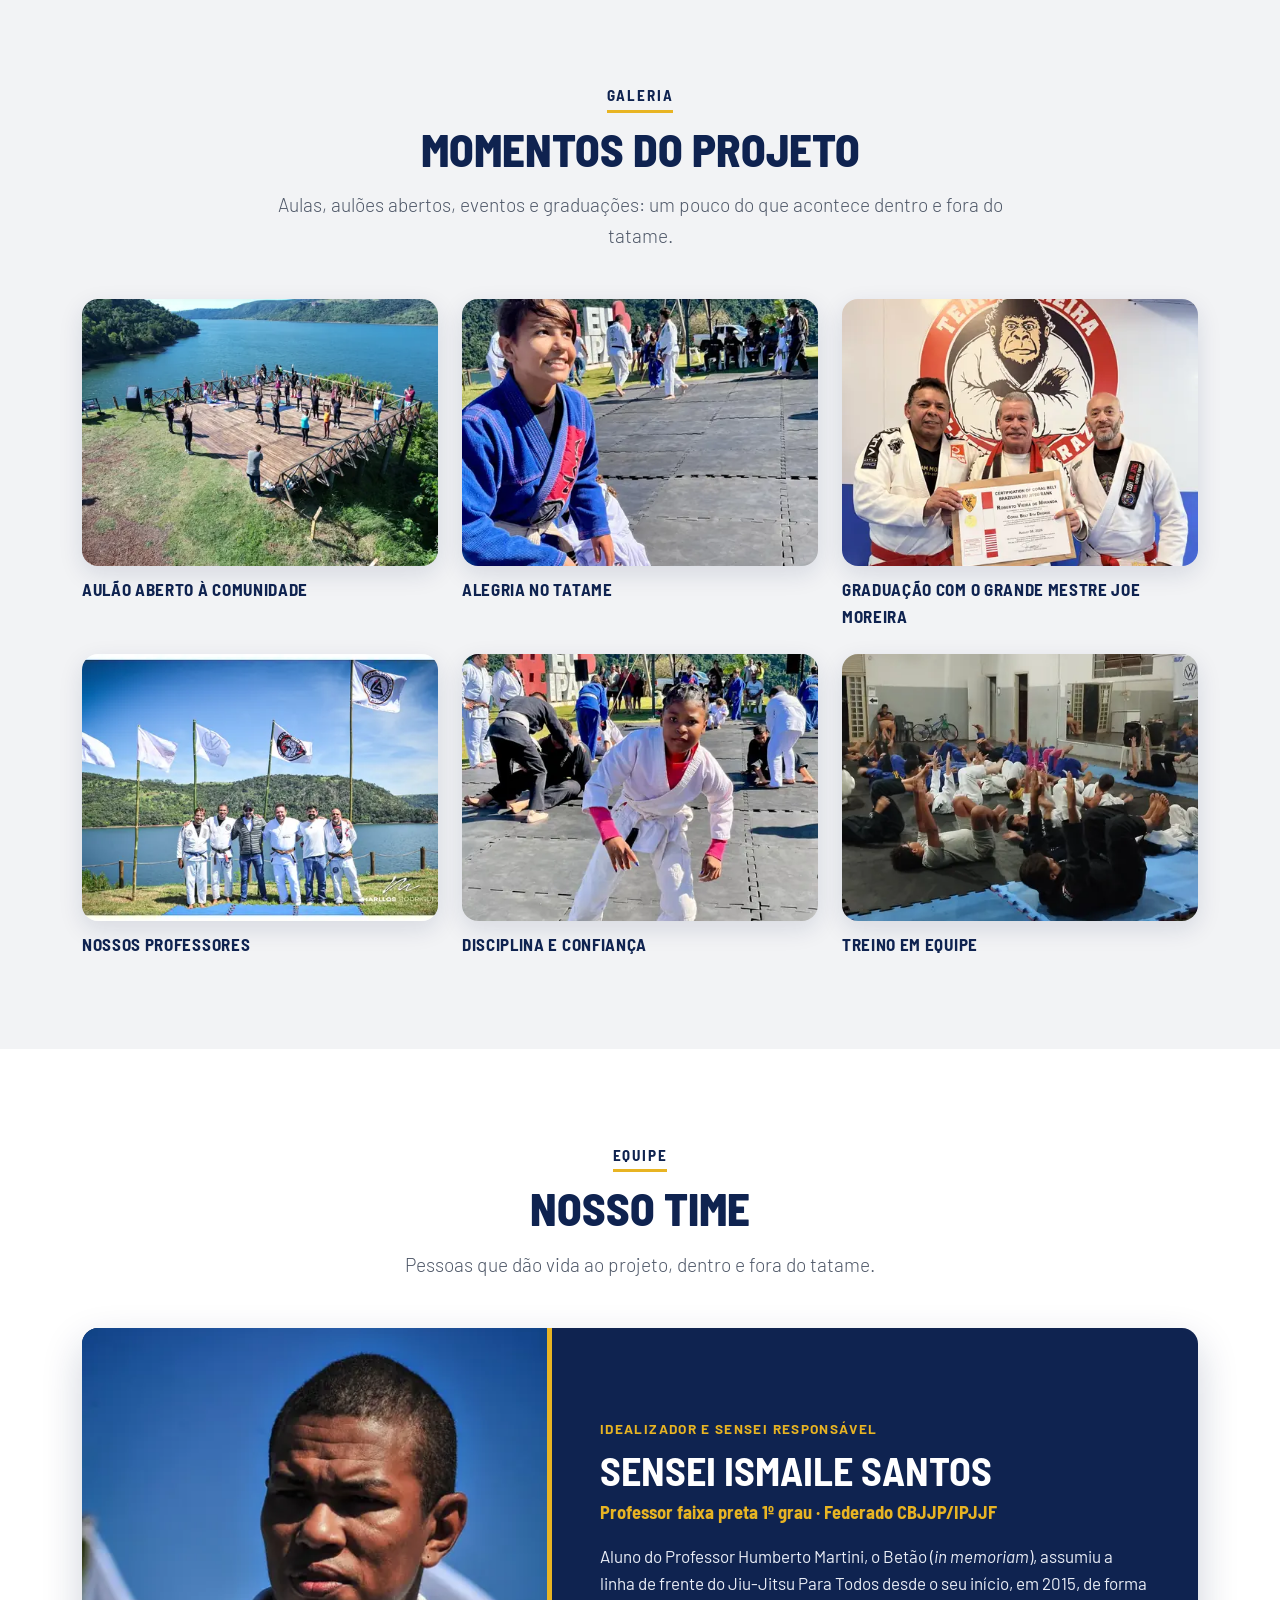
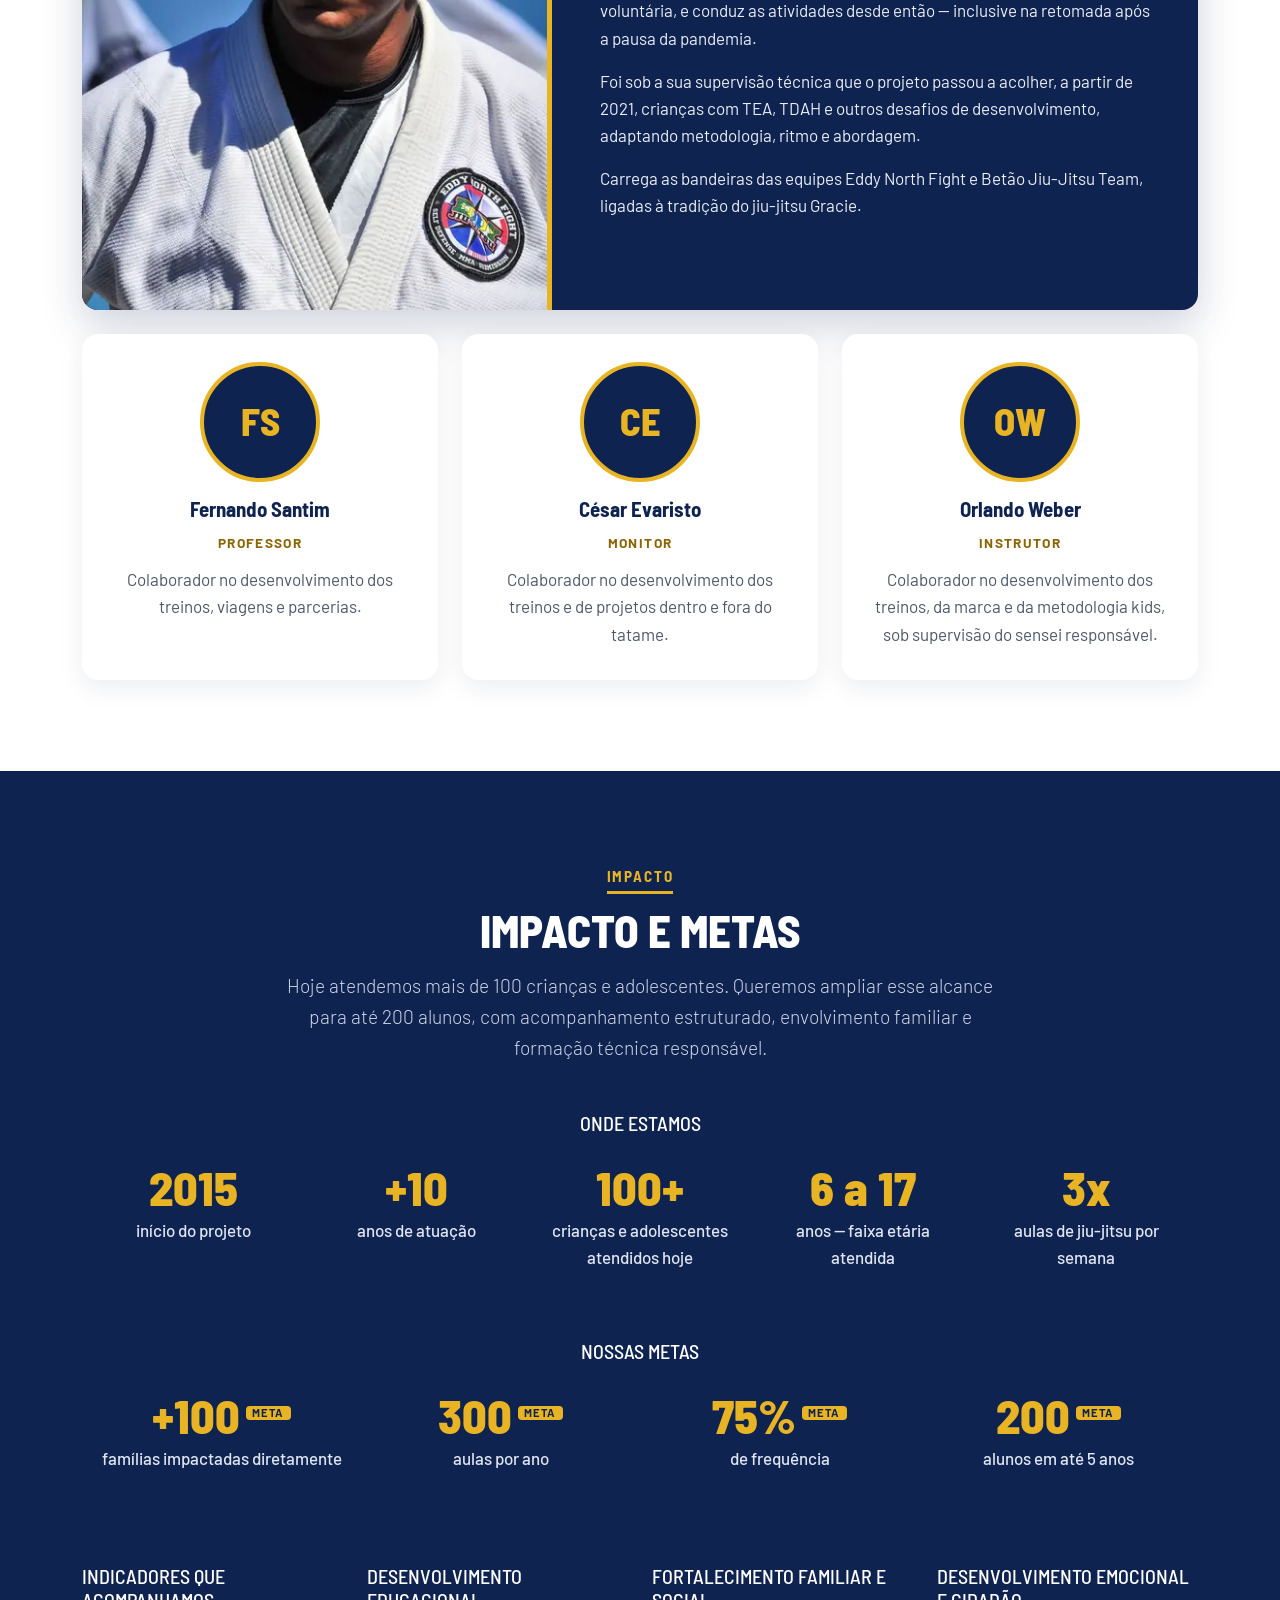
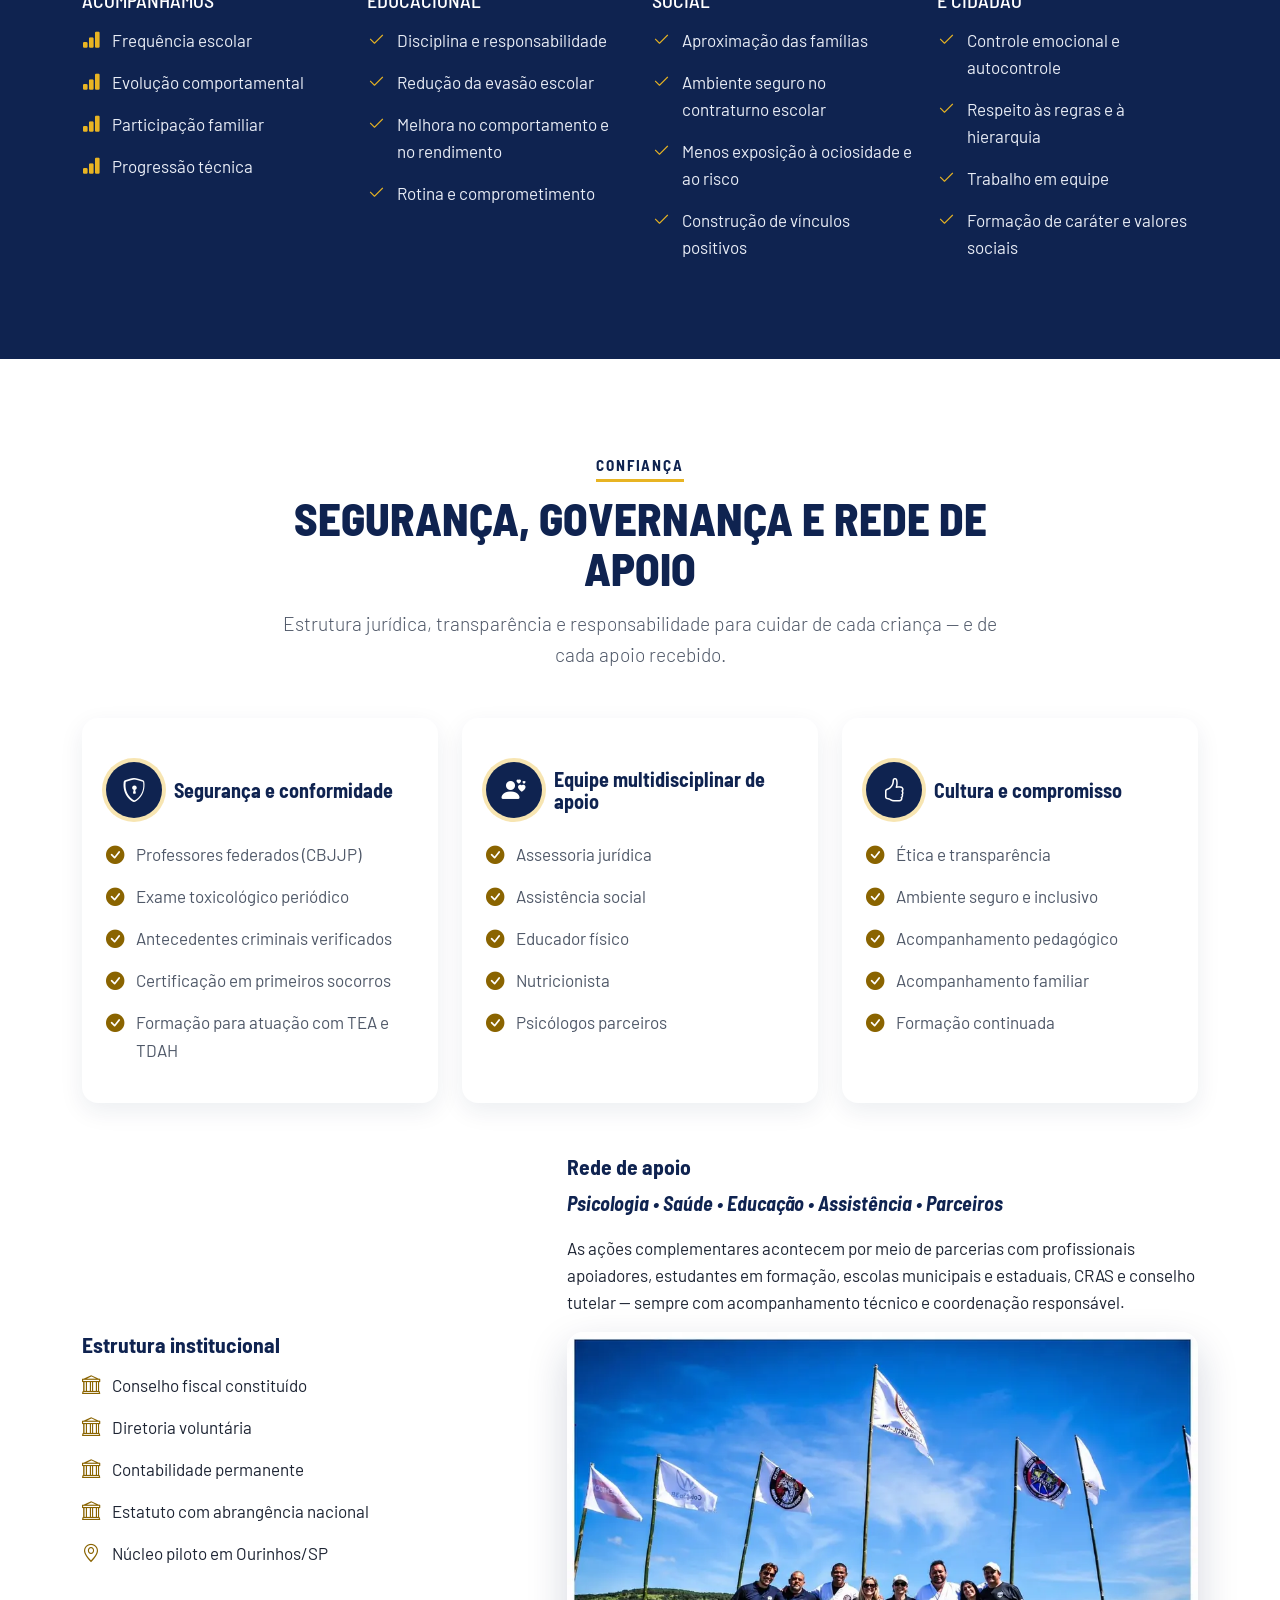
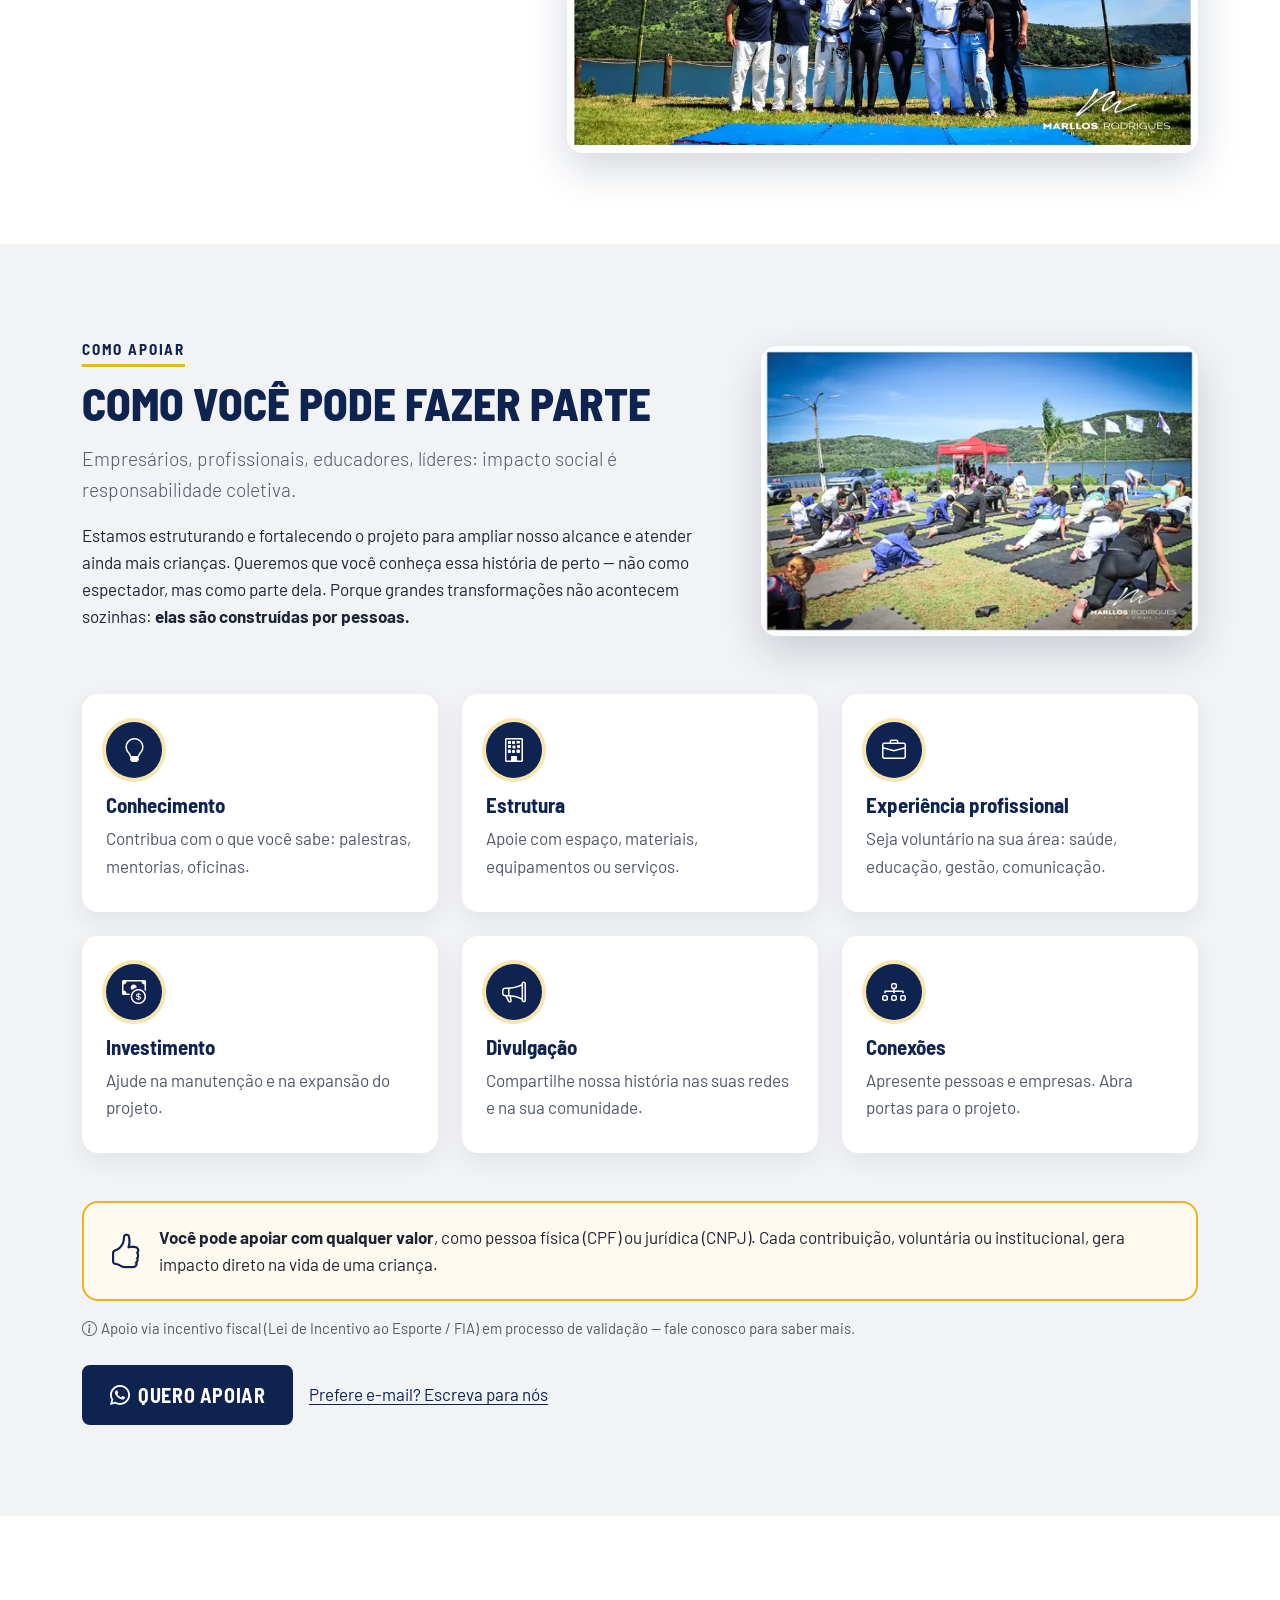
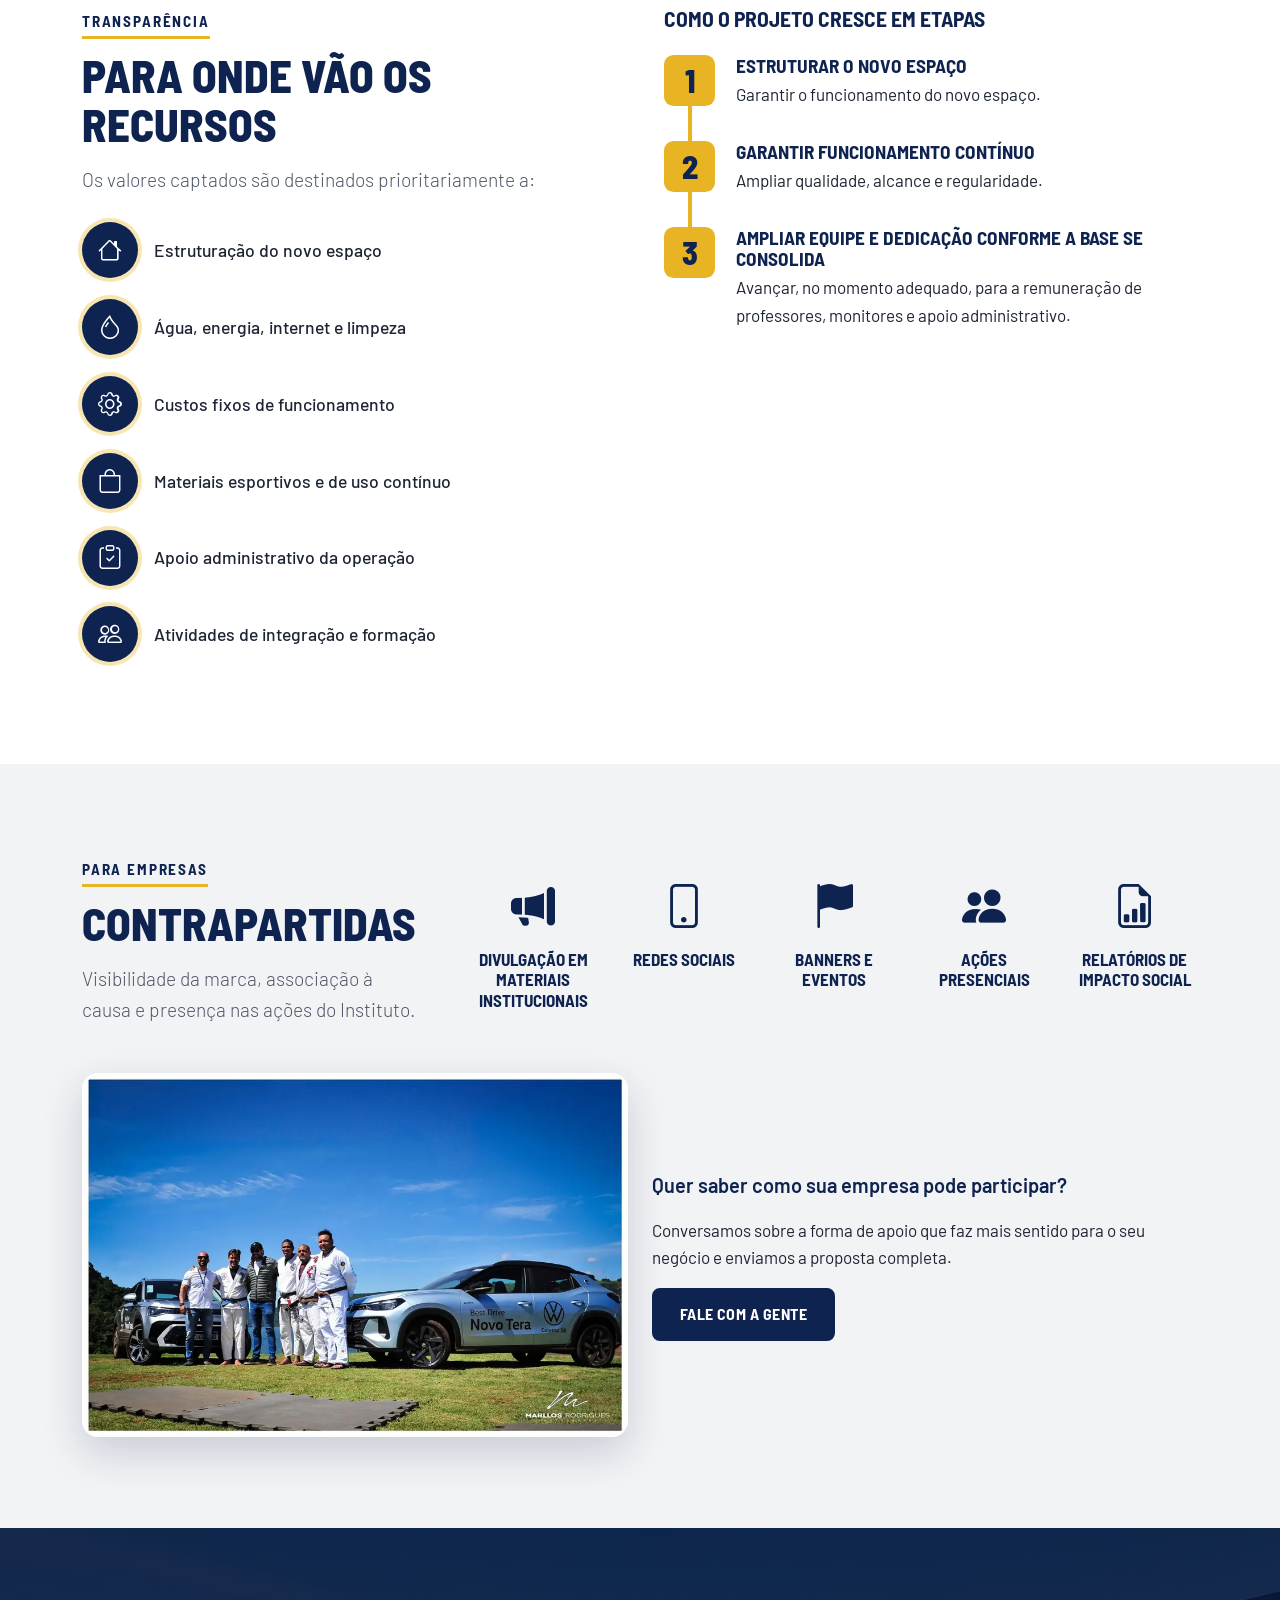
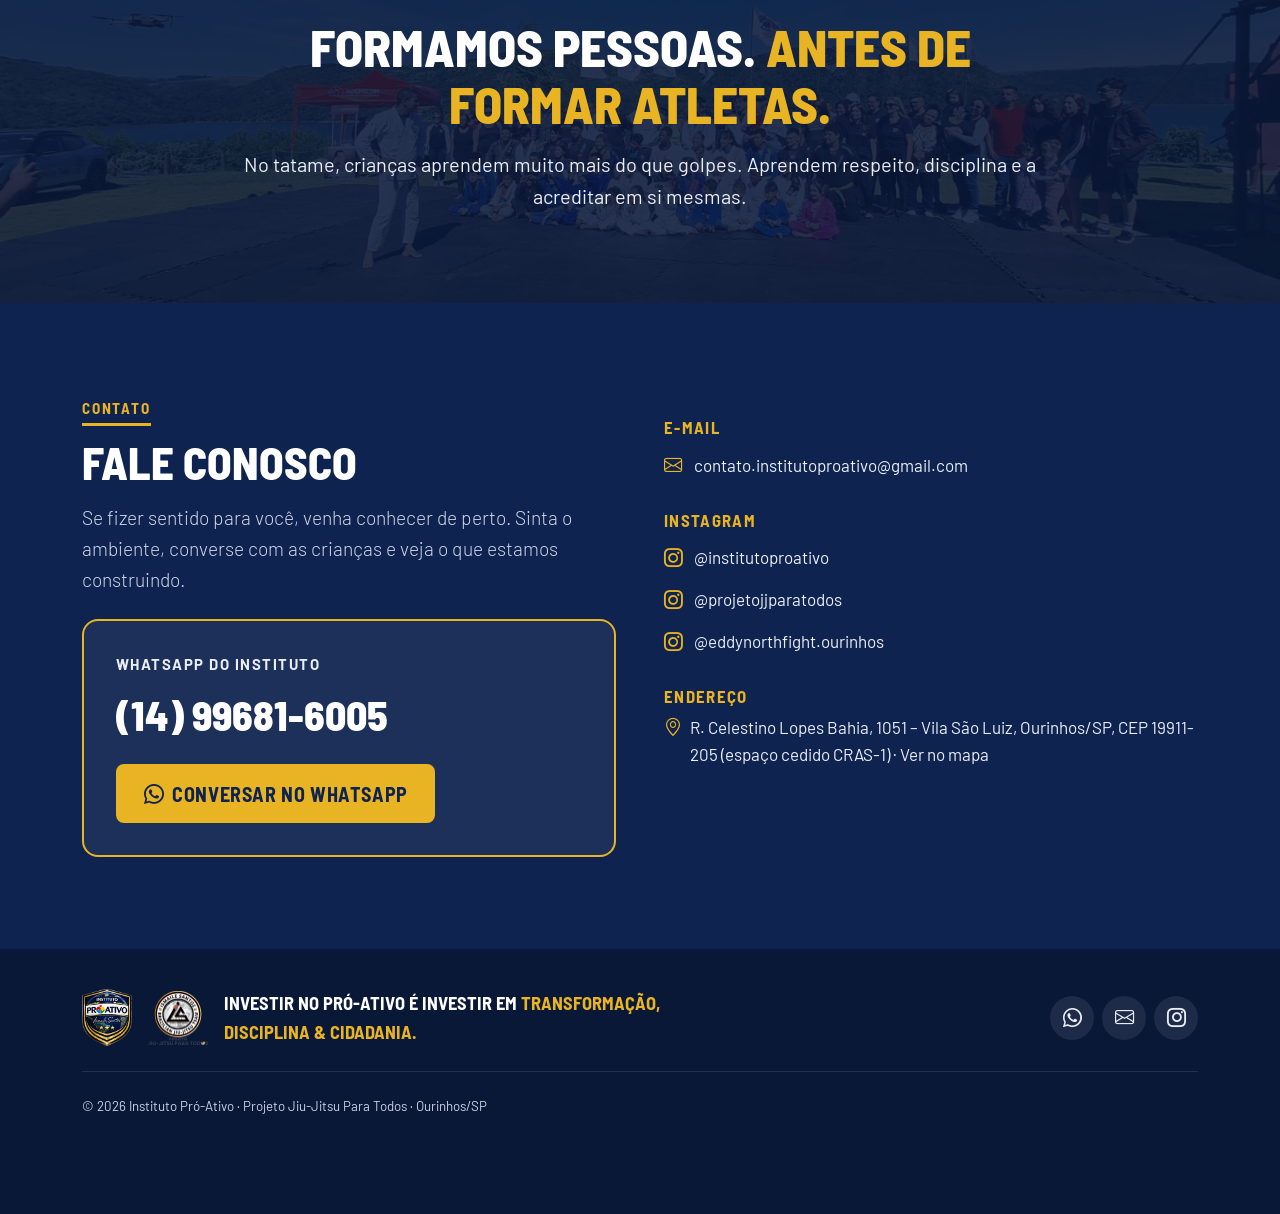
==== commit 1cdf09f2: "Update lineage: Mestre Edwilson Rocha dos Santos (Eddy), federations and current graduation Requeste" ====
--- a/site/index.html
+++ b/site/index.html
@@ -208,7 +208,7 @@
                 </picture>
                 <div class="p-4">
                   <h3>Linhagem e tradição</h3>
-                  <p class="mb-0">O projeto carrega as bandeiras das equipes <strong>Eddy North Fight</strong> e <strong>Betão Jiu-Jitsu Team</strong>. A Eddy North Fight é liderada pelo Mestre Eddy North, faixa coral 8º grau, reconhecido pela CBJJP. Mestre Eddy foi aluno direto de Reylson Gracie — filho de Carlos Gracie, um dos fundadores do jiu-jitsu no Brasil — e graduado pelo Grande Mestre Joe Moreira (9º grau).</p>
+                  <p class="mb-0">O projeto carrega as bandeiras das equipes <strong>Eddy North Fight</strong> e <strong>Betão Jiu-Jitsu Team</strong>. A Eddy North Fight é liderada pelo Mestre Edwilson Rocha dos Santos, o Eddy, faixa coral 8º grau (CBJJP/IPJJF, CBJJ/IBJJF, USBFJJ, CBJJS e FJJRIO). Mestre Eddy foi aluno direto de Reylson Gracie — filho de Carlos Gracie, um dos fundadores do jiu-jitsu no Brasil — e atualmente é graduado pelos Grandes Mestres Joe Moreira, Austregésilo de Athayde e Relson Gracie, todos faixa vermelha 9º grau.</p>
                 </div>
               </div>
             </div>
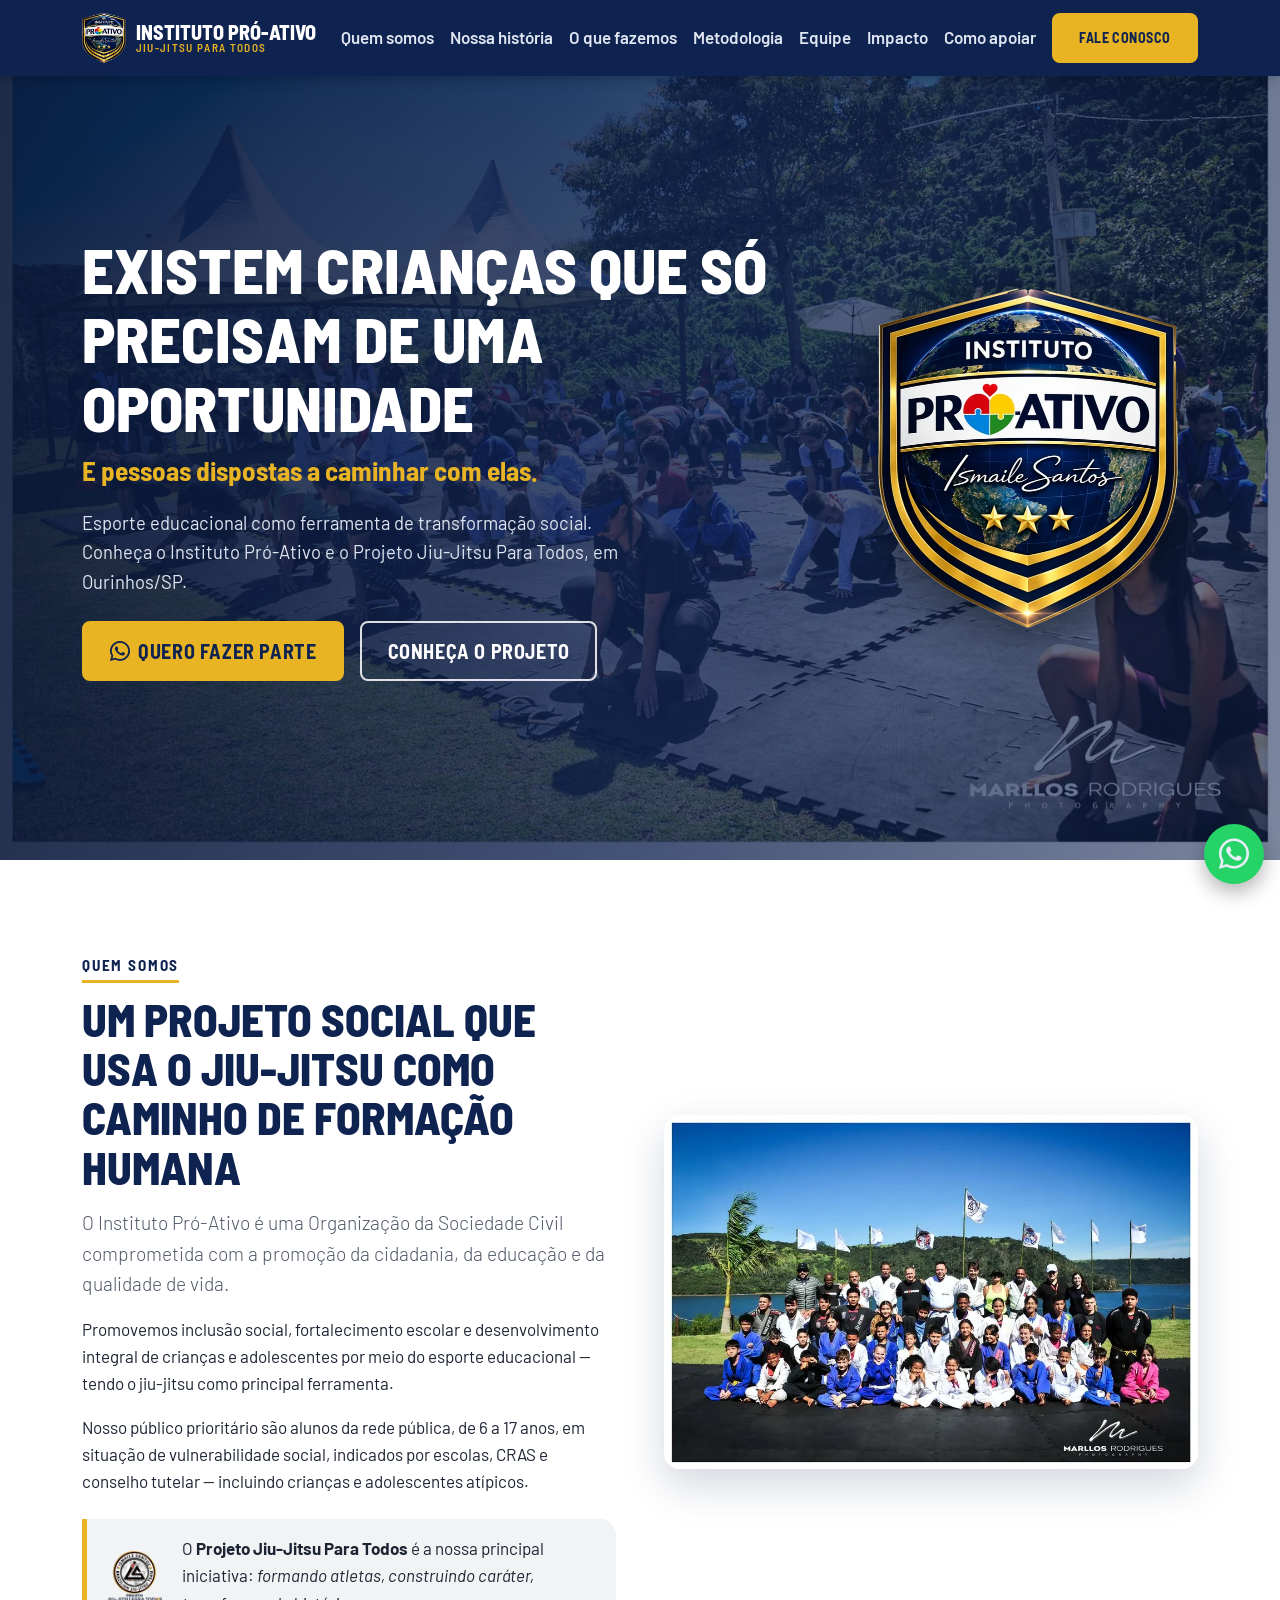
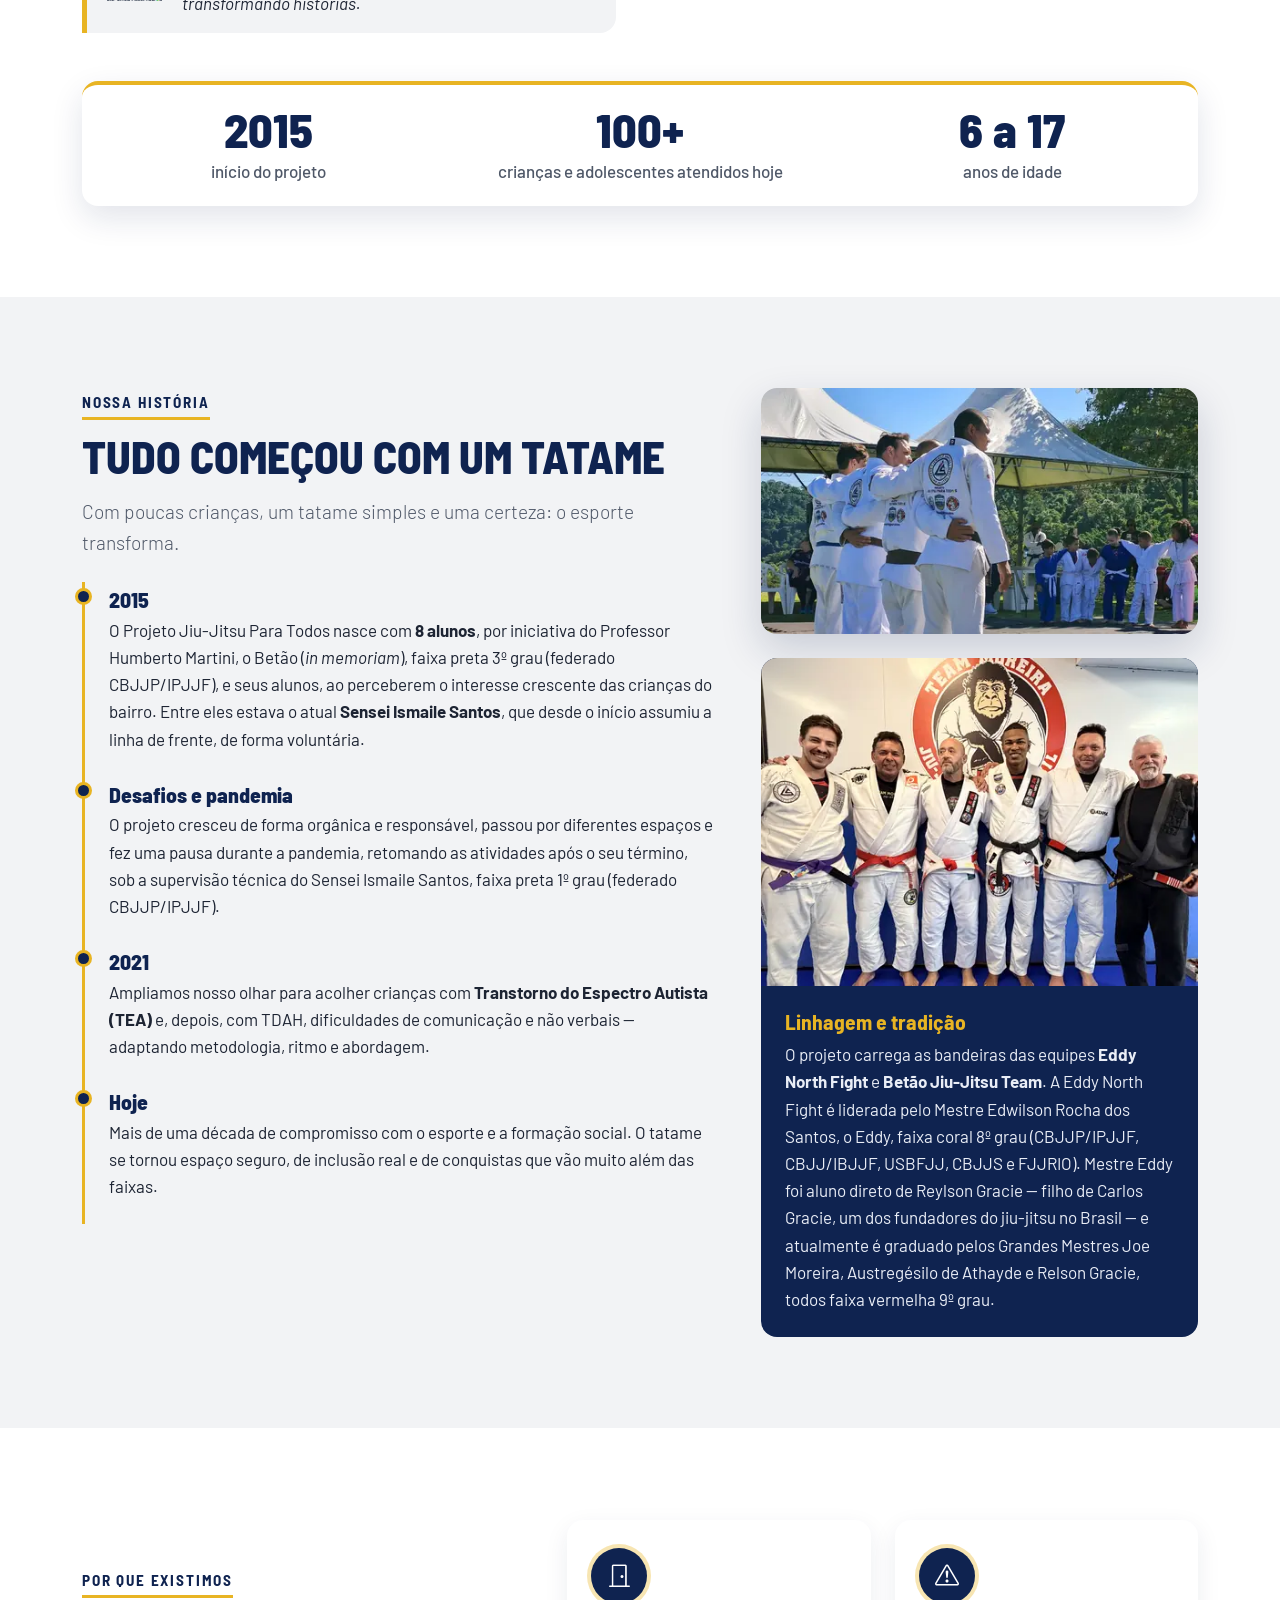
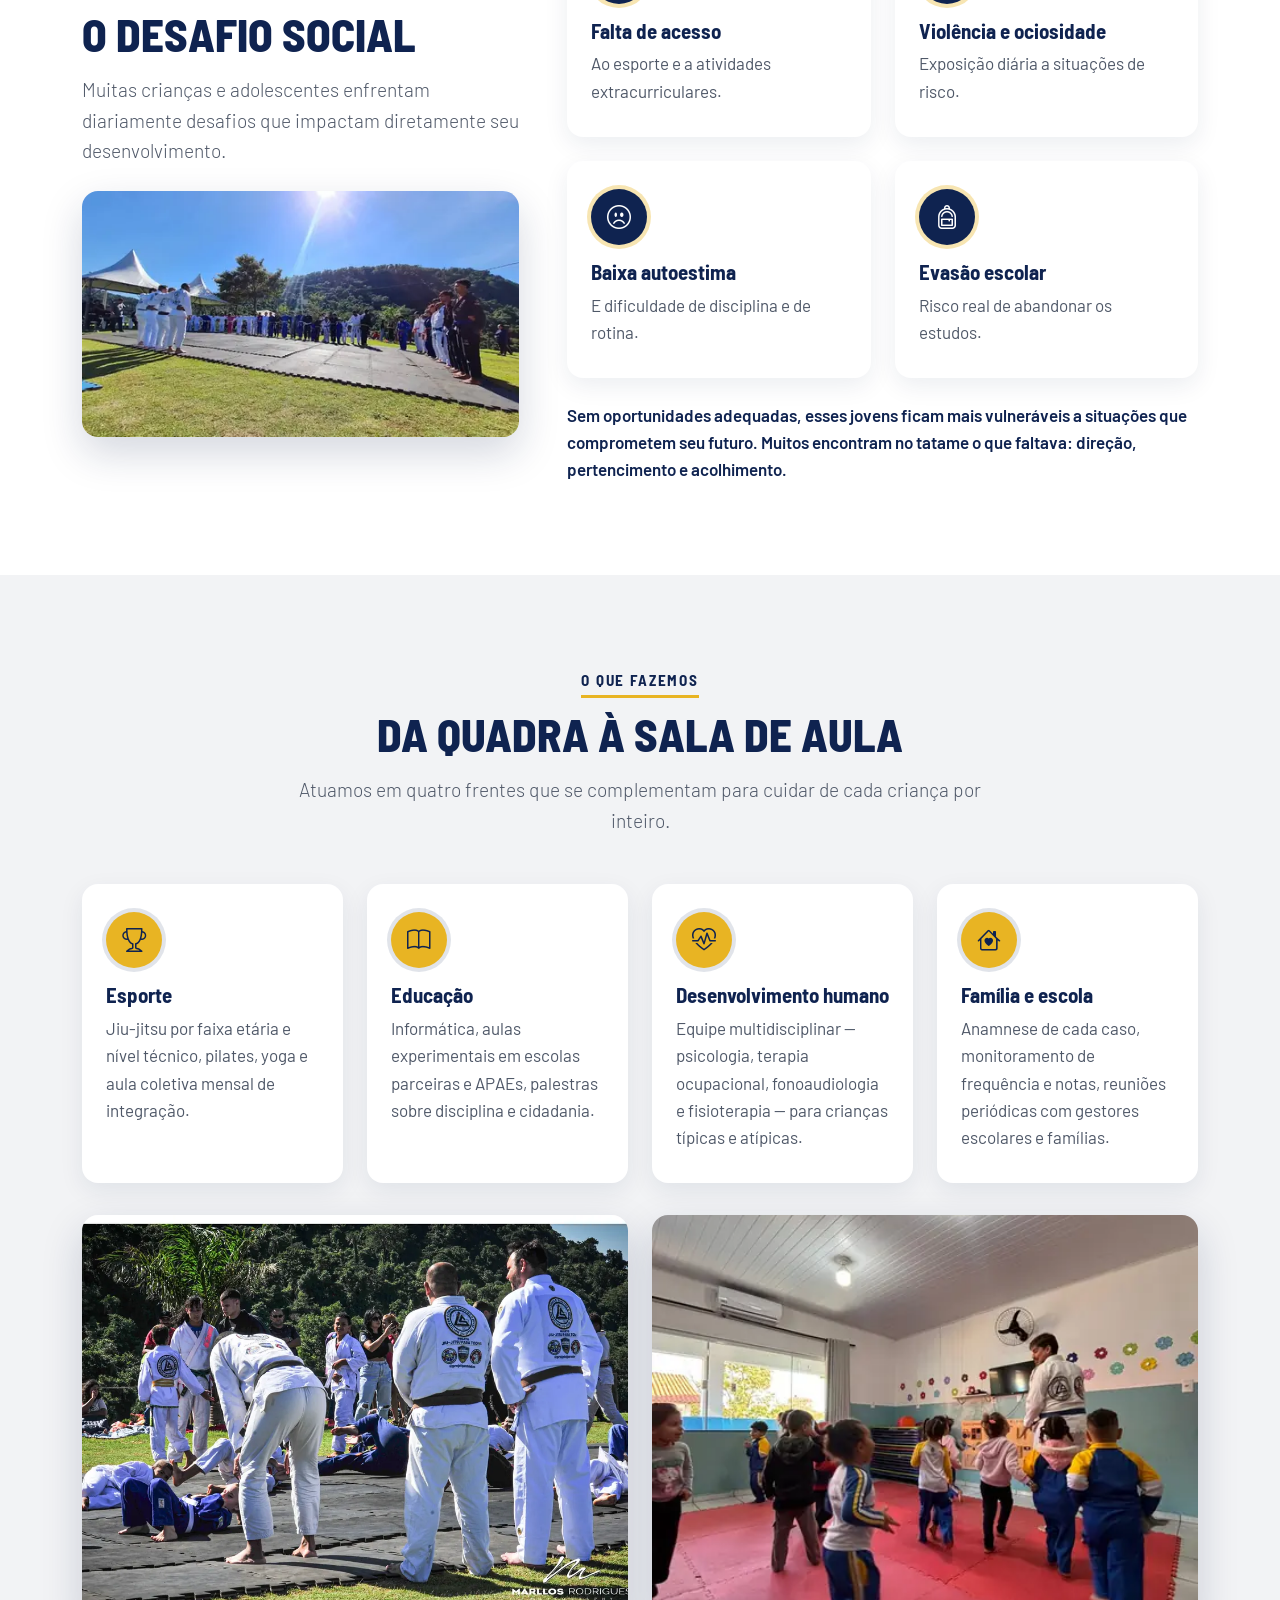
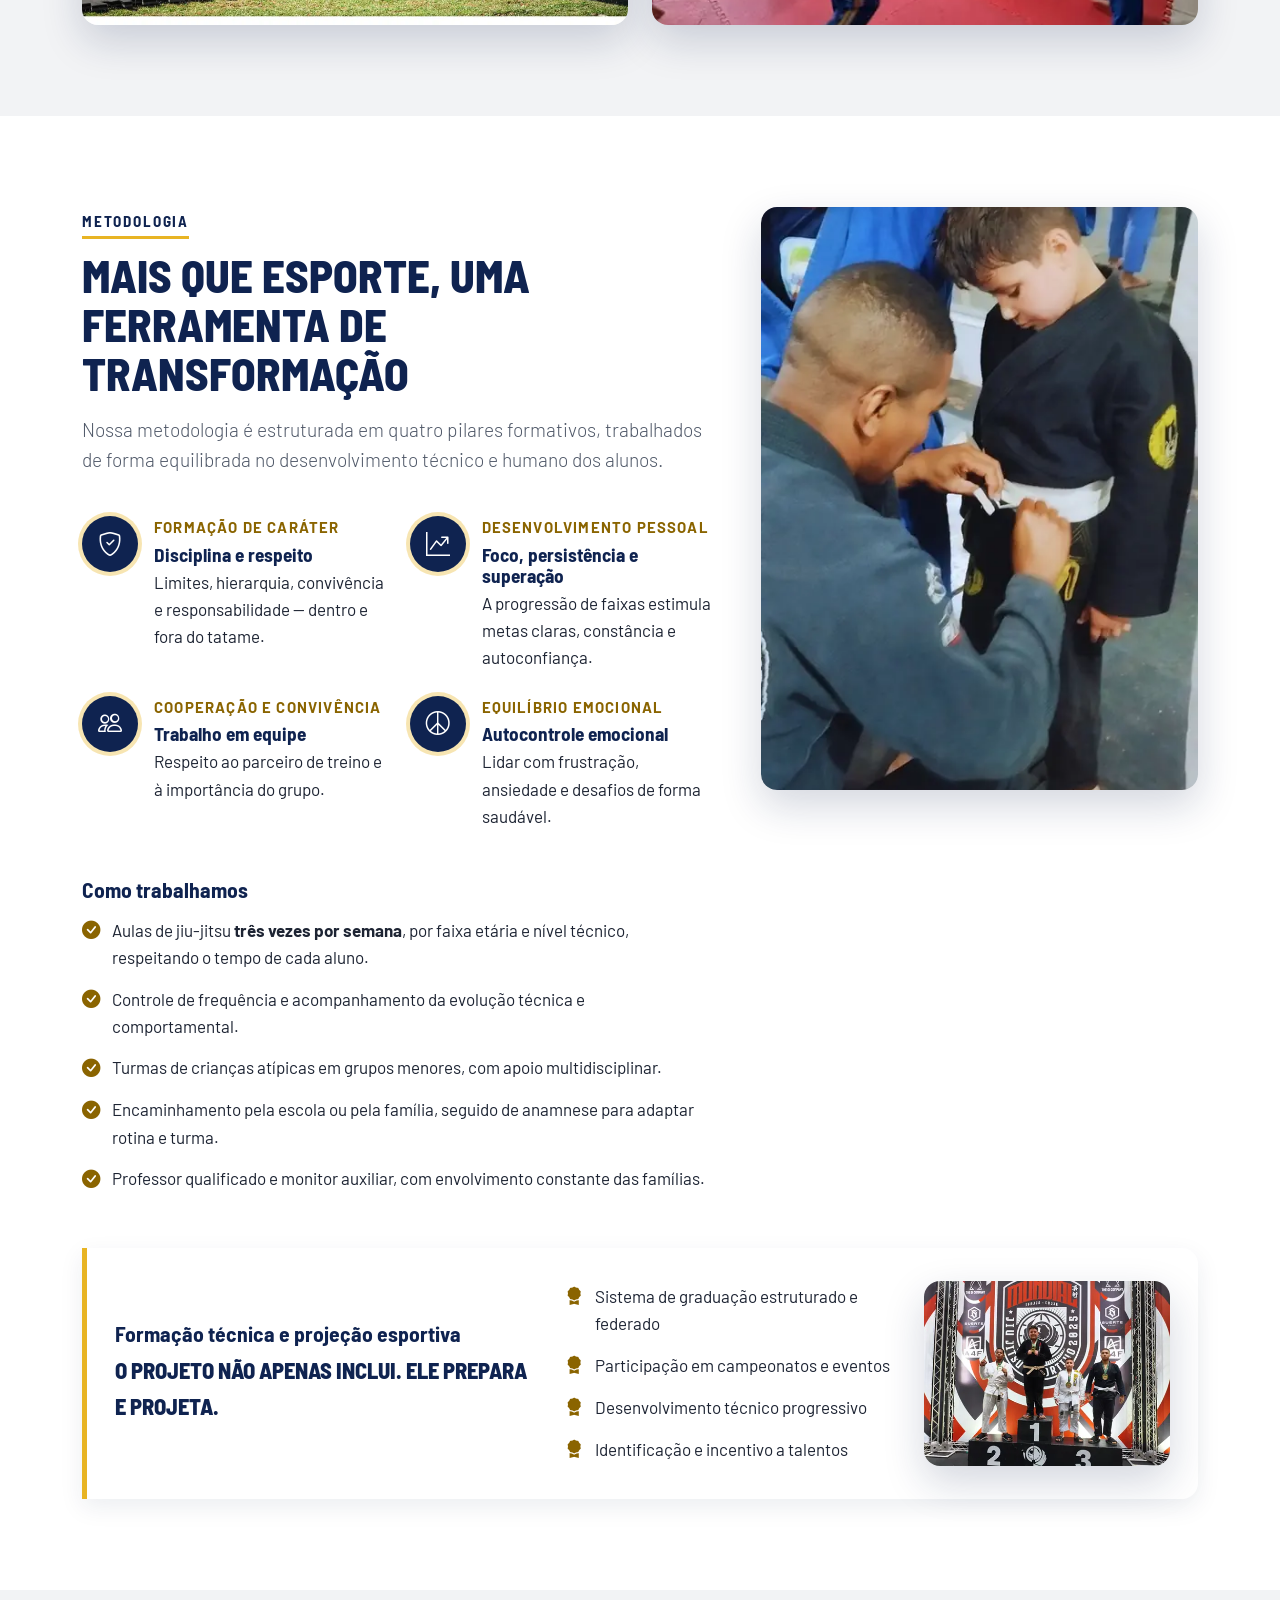
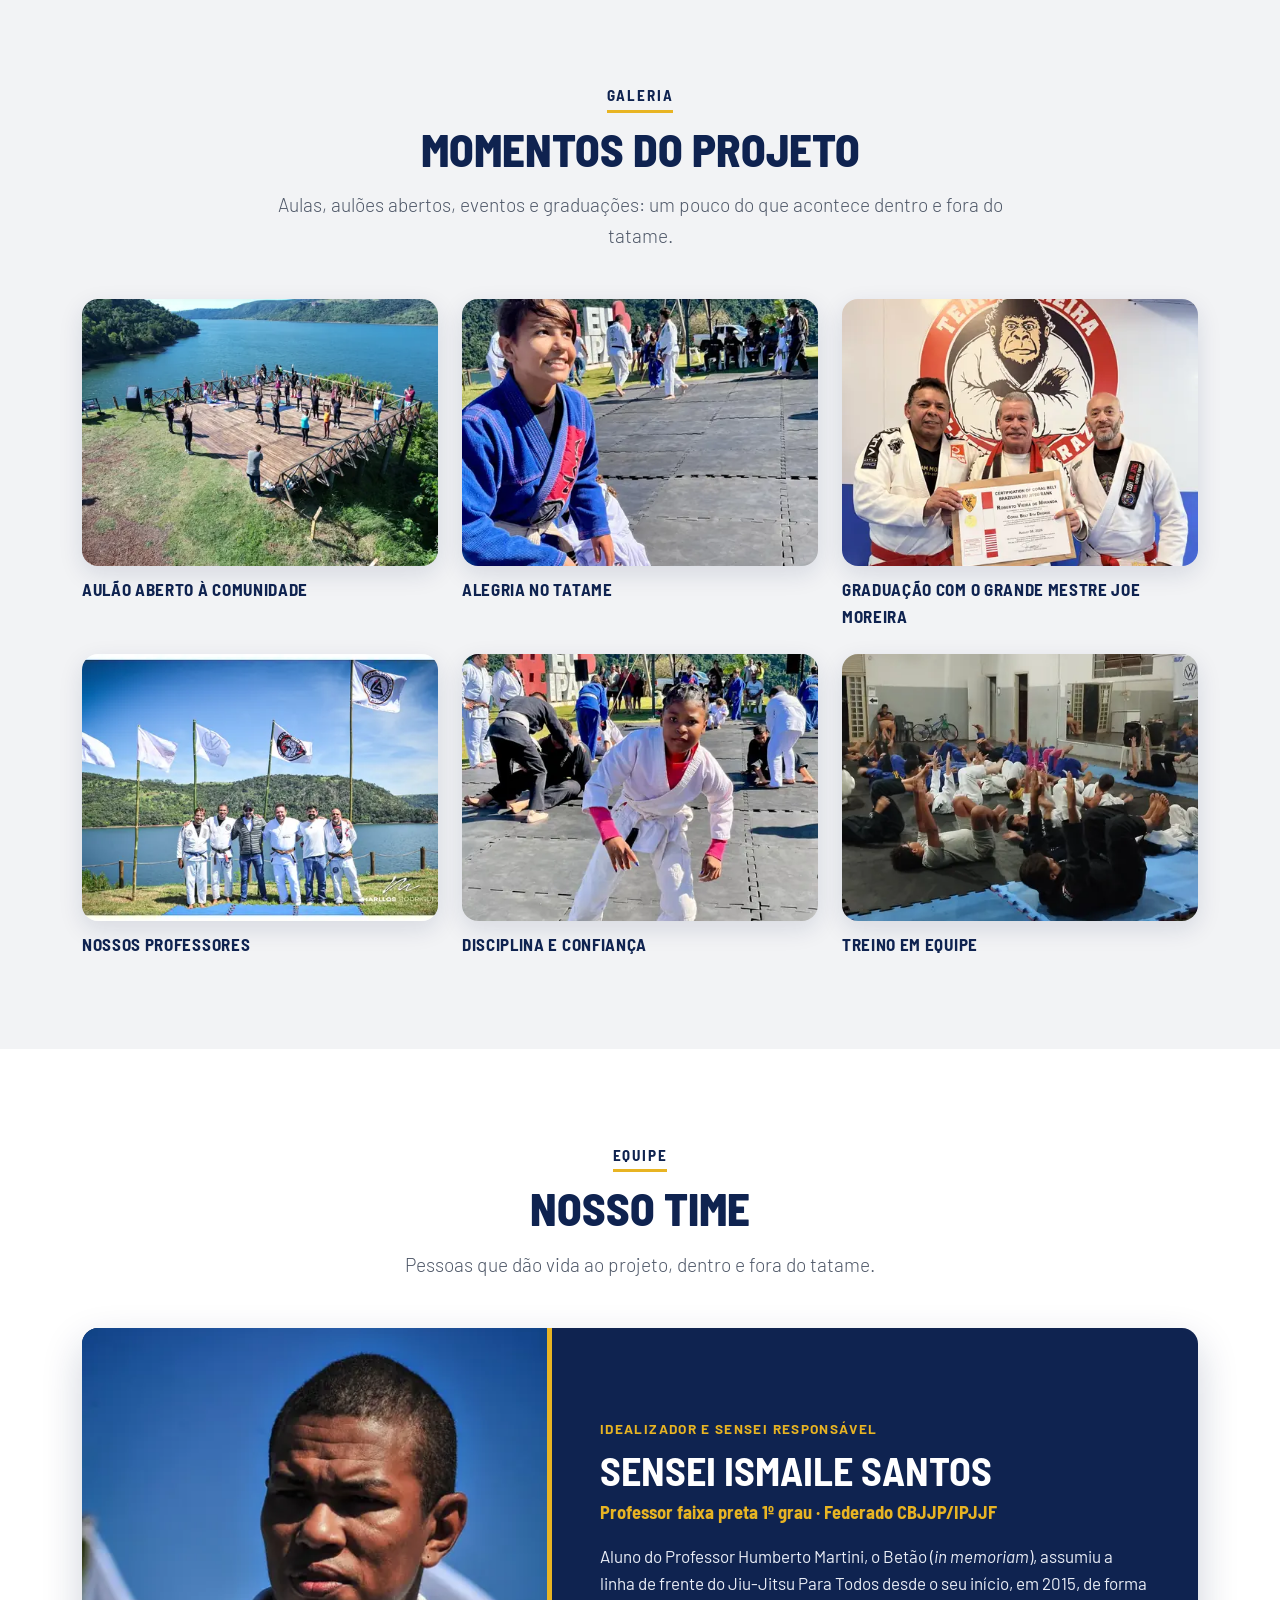
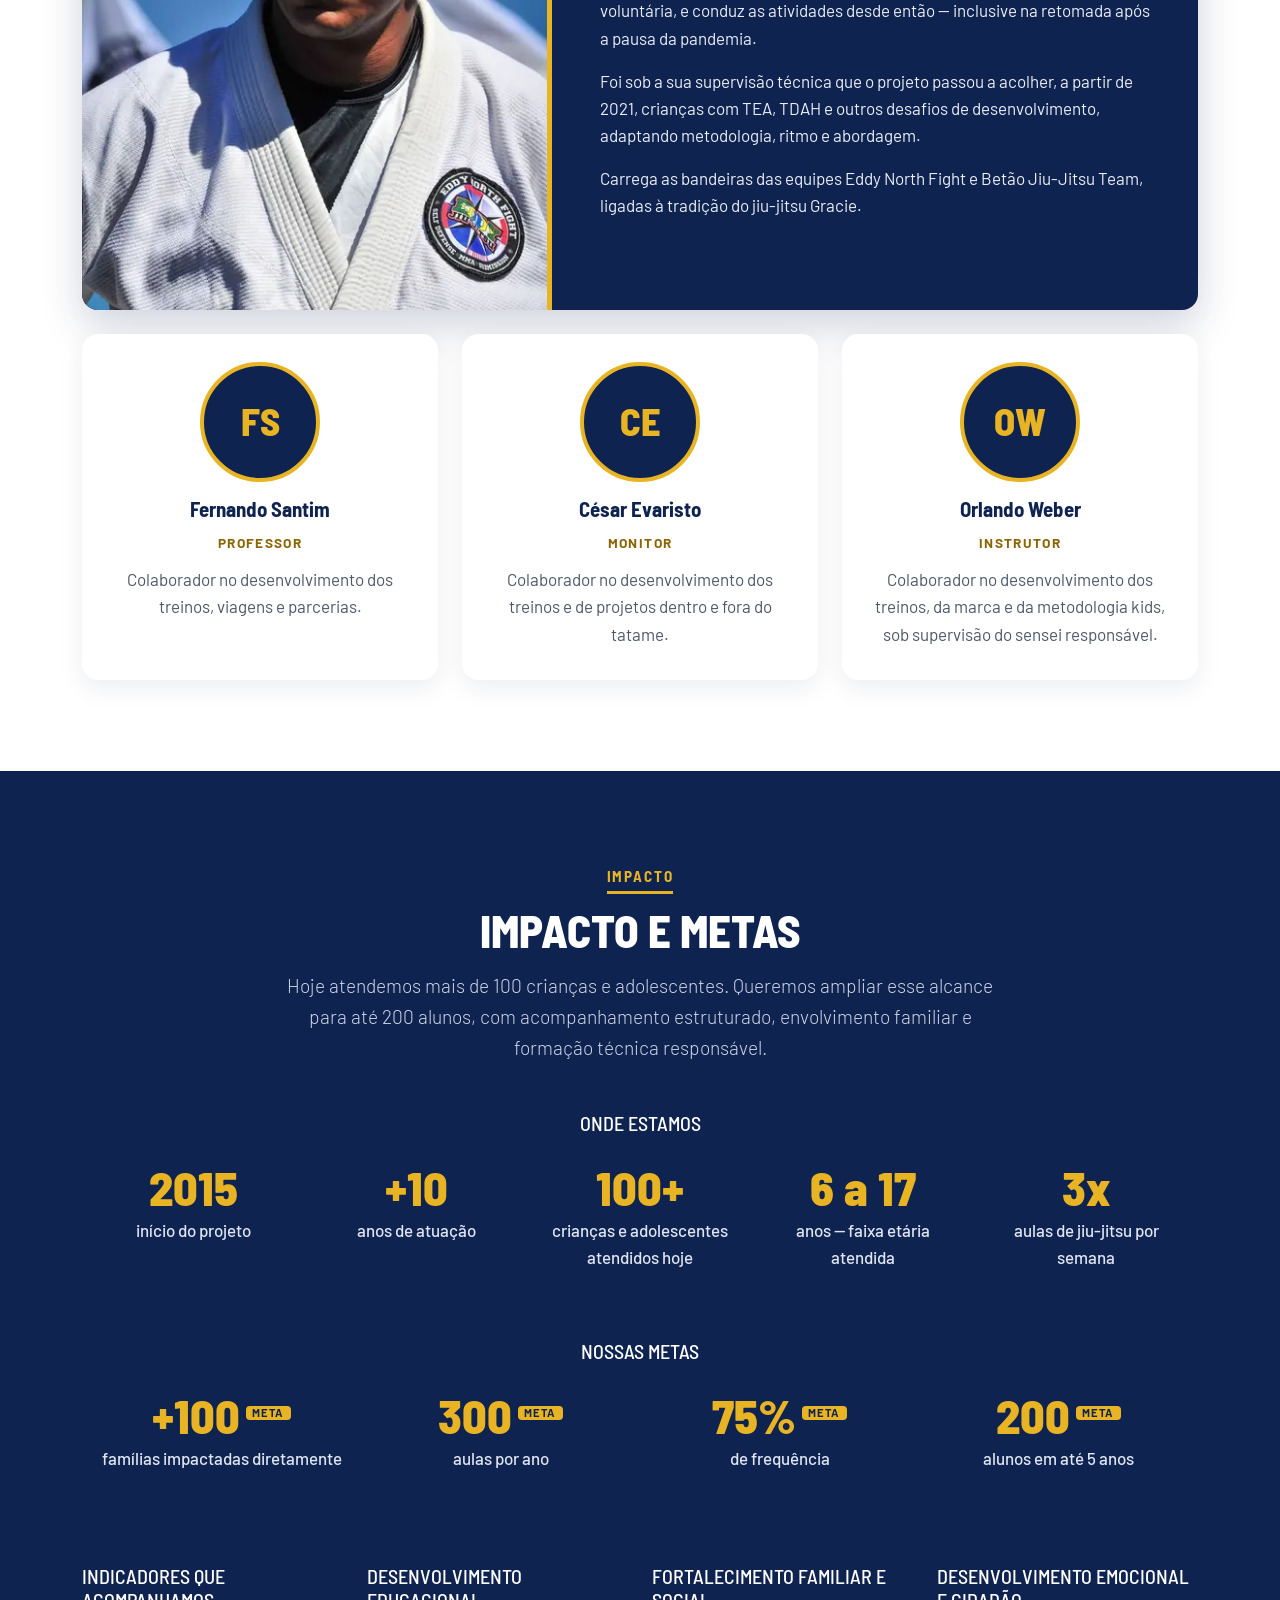
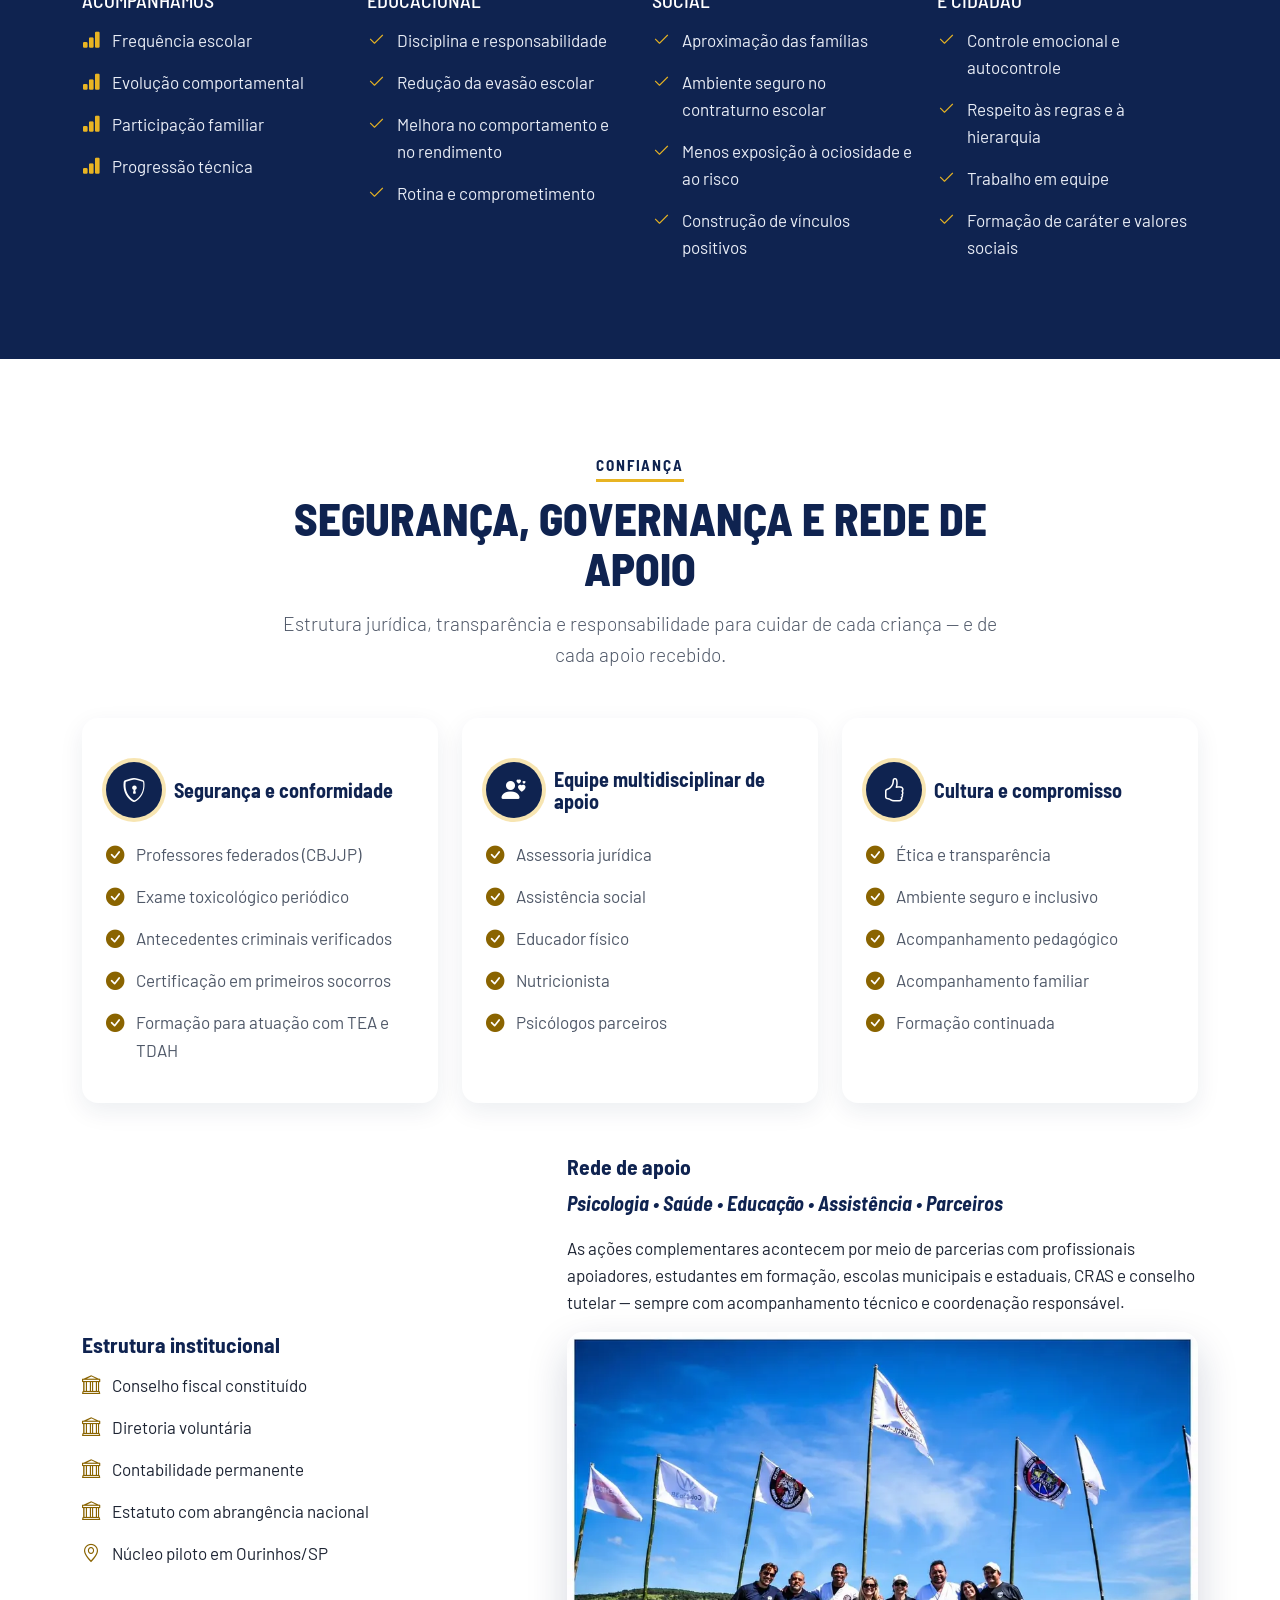
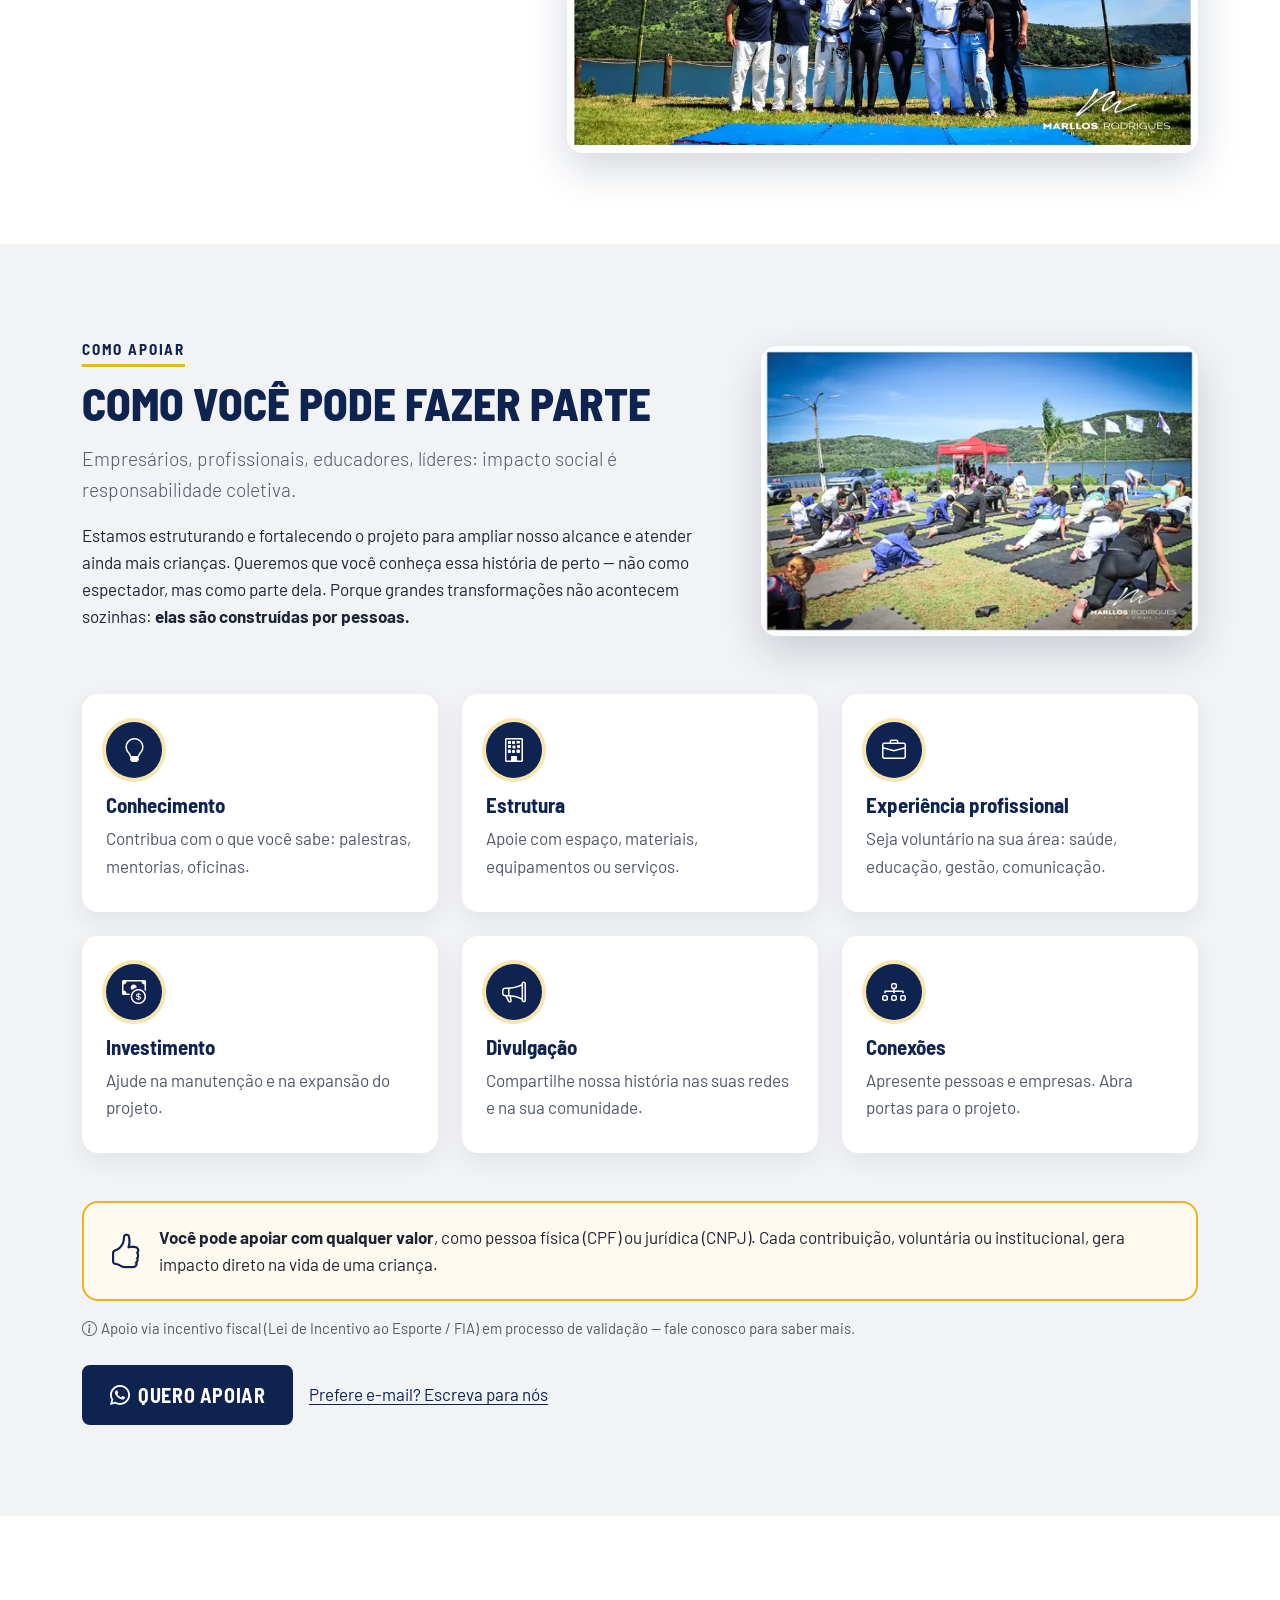
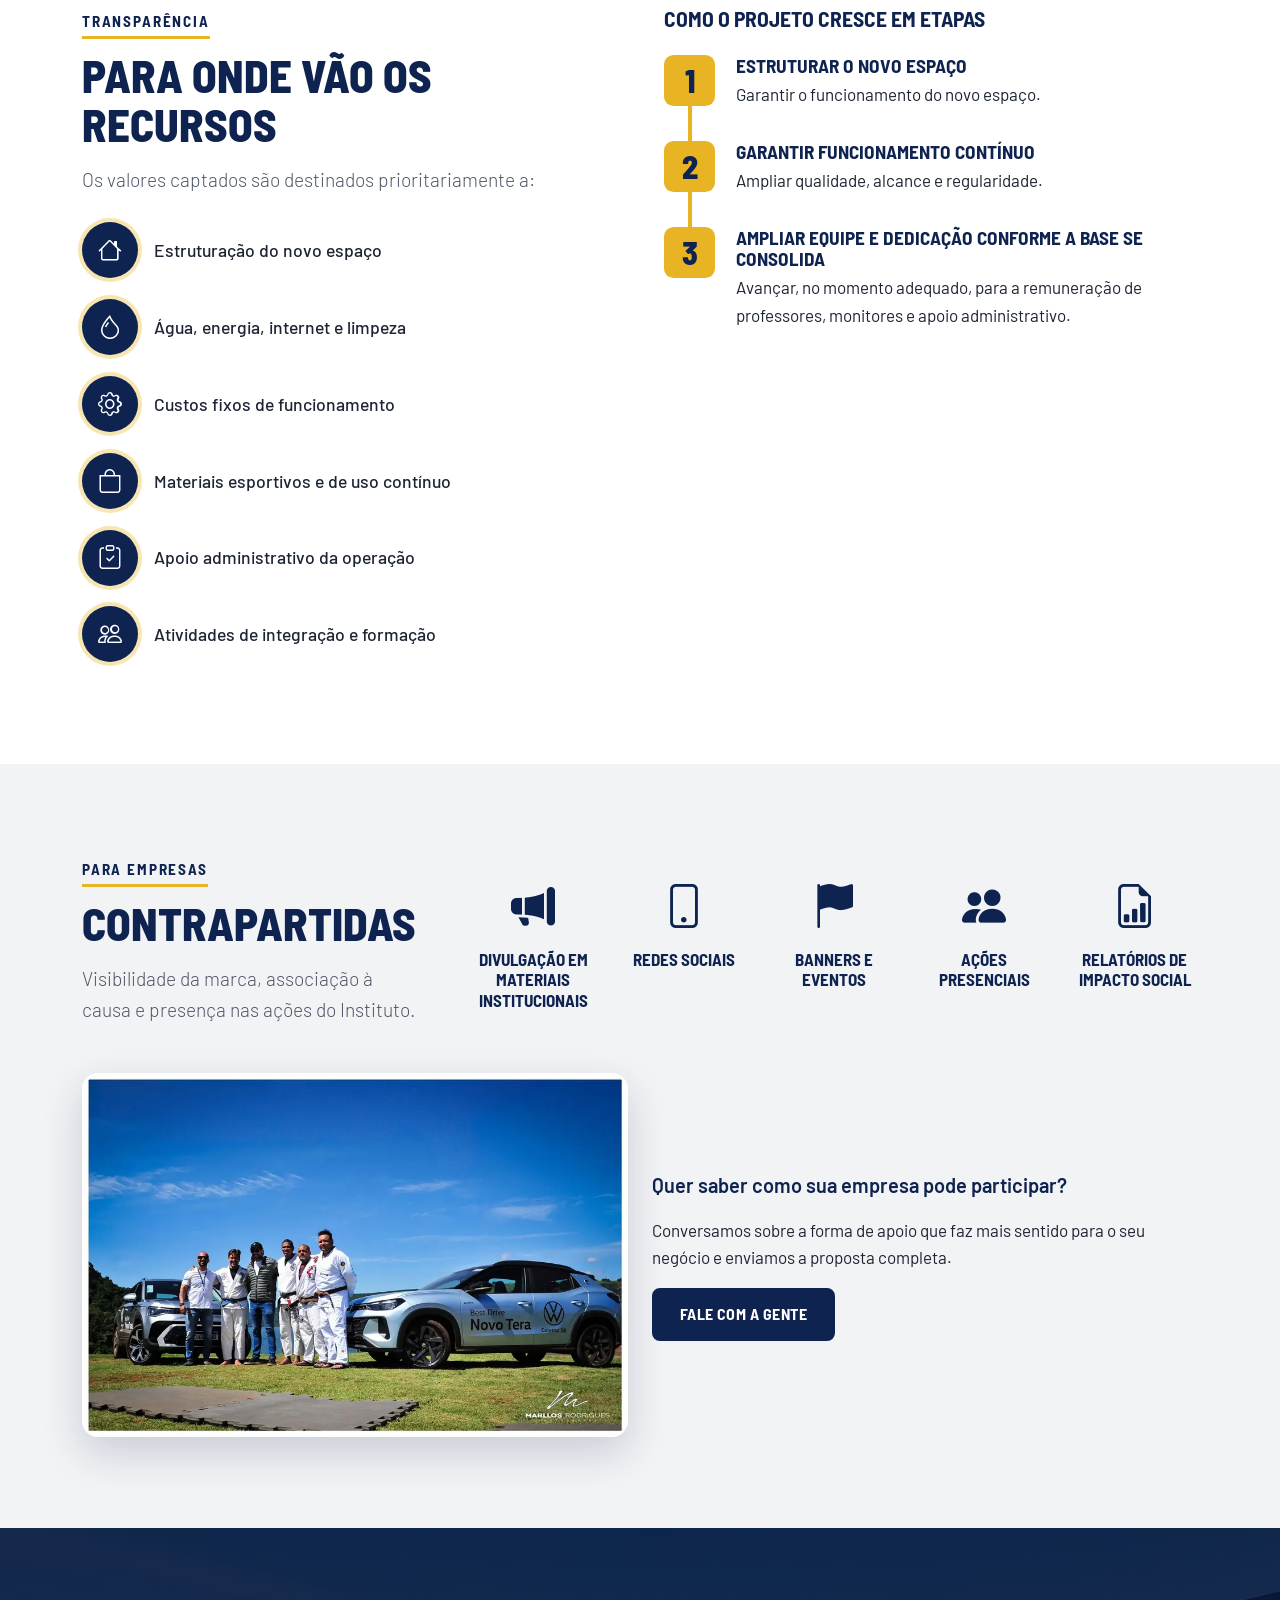
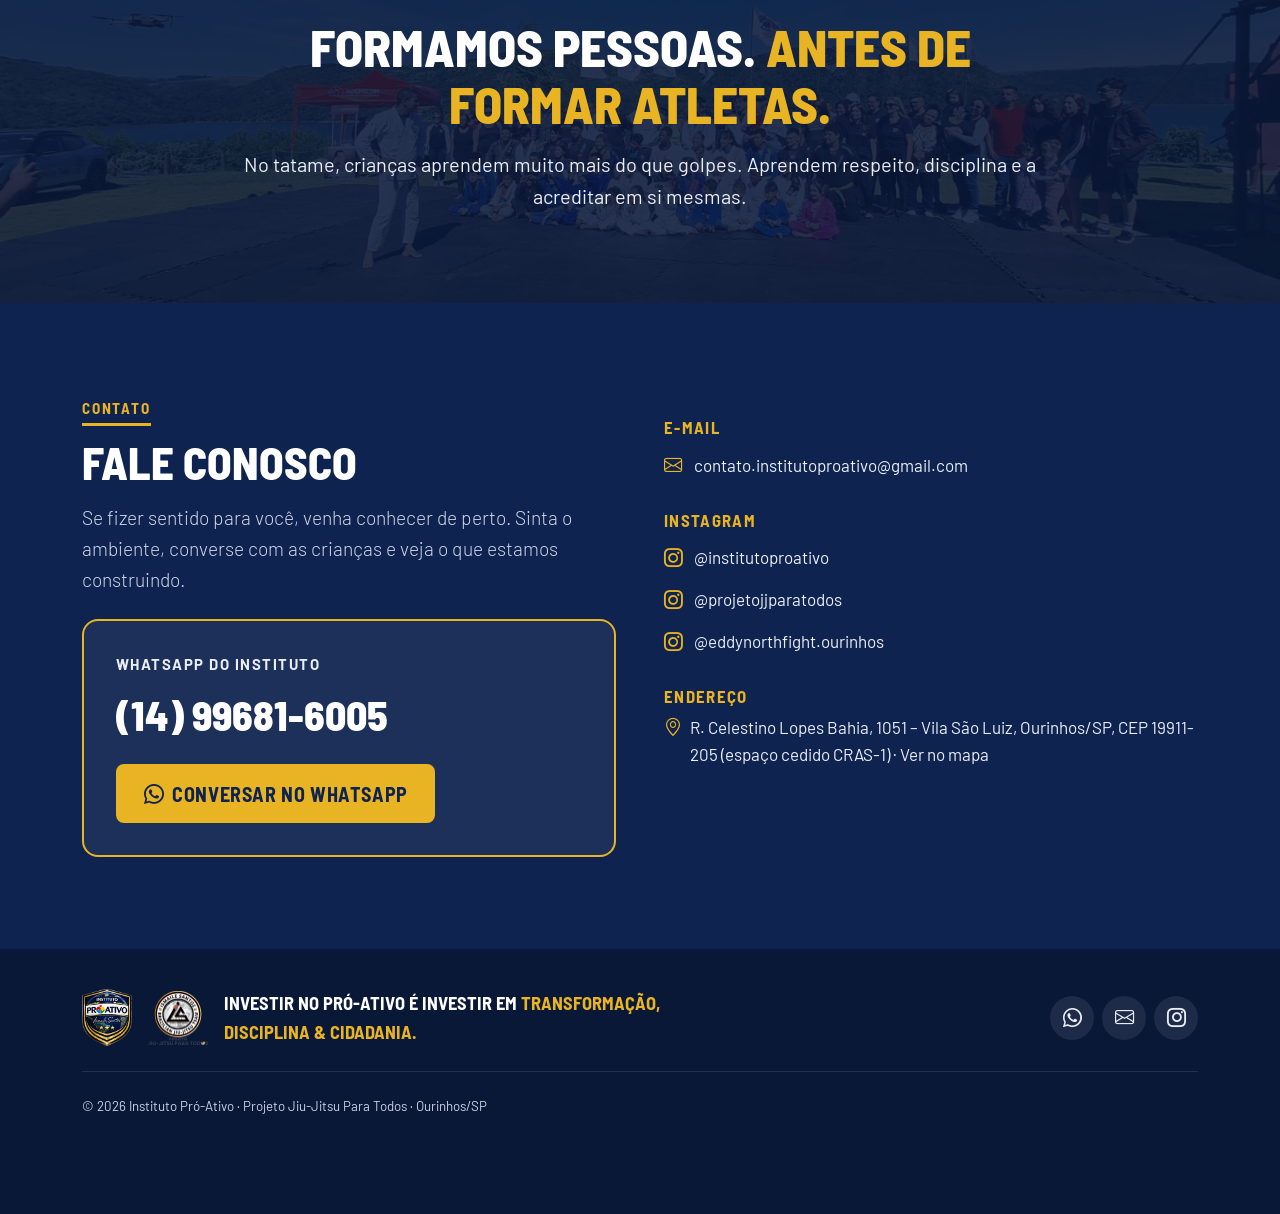
==== commit 8e4a8436: "Add Professor Humberto Martini's rank and federation to the history Requested by Sensei Ismaile.  Co" ====
--- a/site/index.html
+++ b/site/index.html
@@ -178,7 +178,7 @@
               <ol class="timeline mt-4">
                 <li>
                   <span class="timeline__year">2015</span>
-                  O Projeto Jiu-Jitsu Para Todos nasce com <strong>8 alunos</strong>, por iniciativa do Professor Humberto Martini, o Betão (<em>in memoriam</em>), e seus alunos, ao perceberem o interesse crescente das crianças do bairro. Entre eles estava o atual <strong>Sensei Ismaile Santos</strong>, que desde o início assumiu a linha de frente, de forma voluntária.
+                  O Projeto Jiu-Jitsu Para Todos nasce com <strong>8 alunos</strong>, por iniciativa do Professor Humberto Martini, o Betão (<em>in memoriam</em>), faixa preta 3º grau (federado CBJJP/IPJJF), e seus alunos, ao perceberem o interesse crescente das crianças do bairro. Entre eles estava o atual <strong>Sensei Ismaile Santos</strong>, que desde o início assumiu a linha de frente, de forma voluntária.
                 </li>
                 <li>
                   <span class="timeline__year">Desafios e pandemia</span>
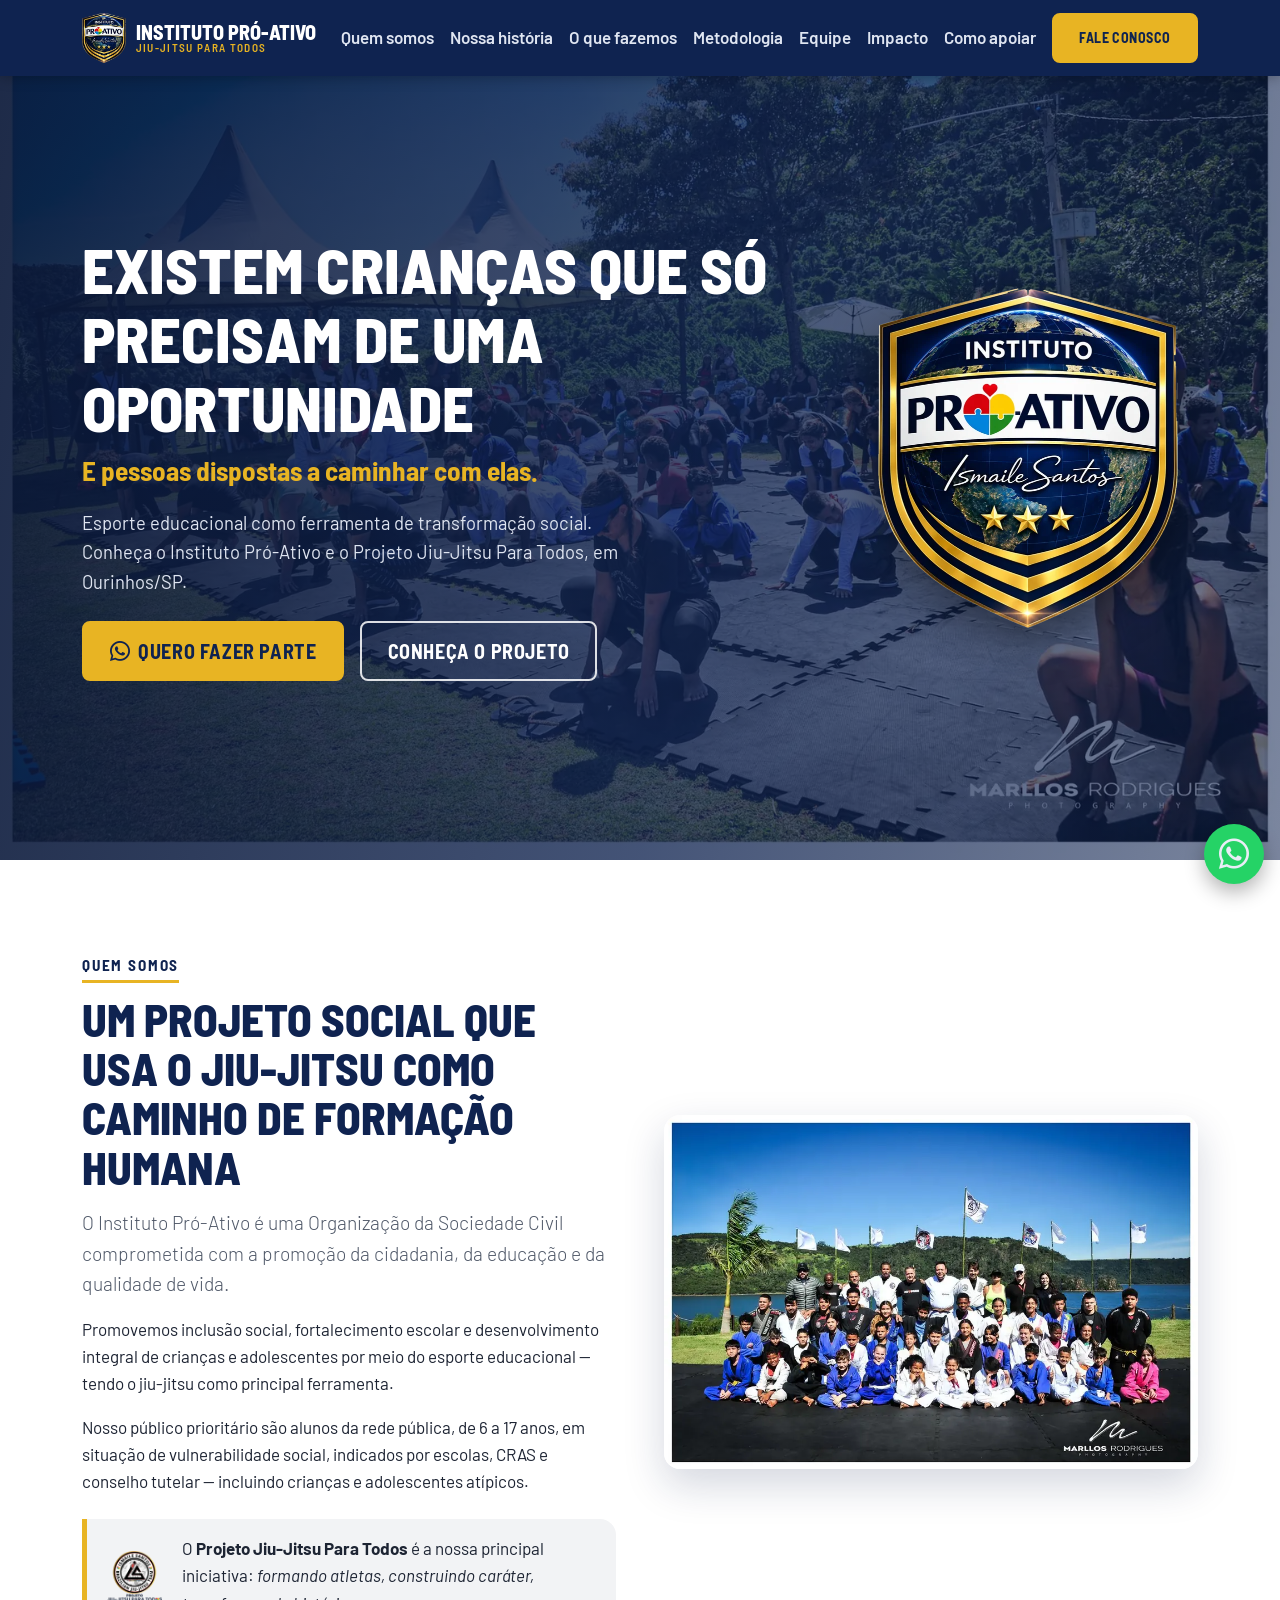
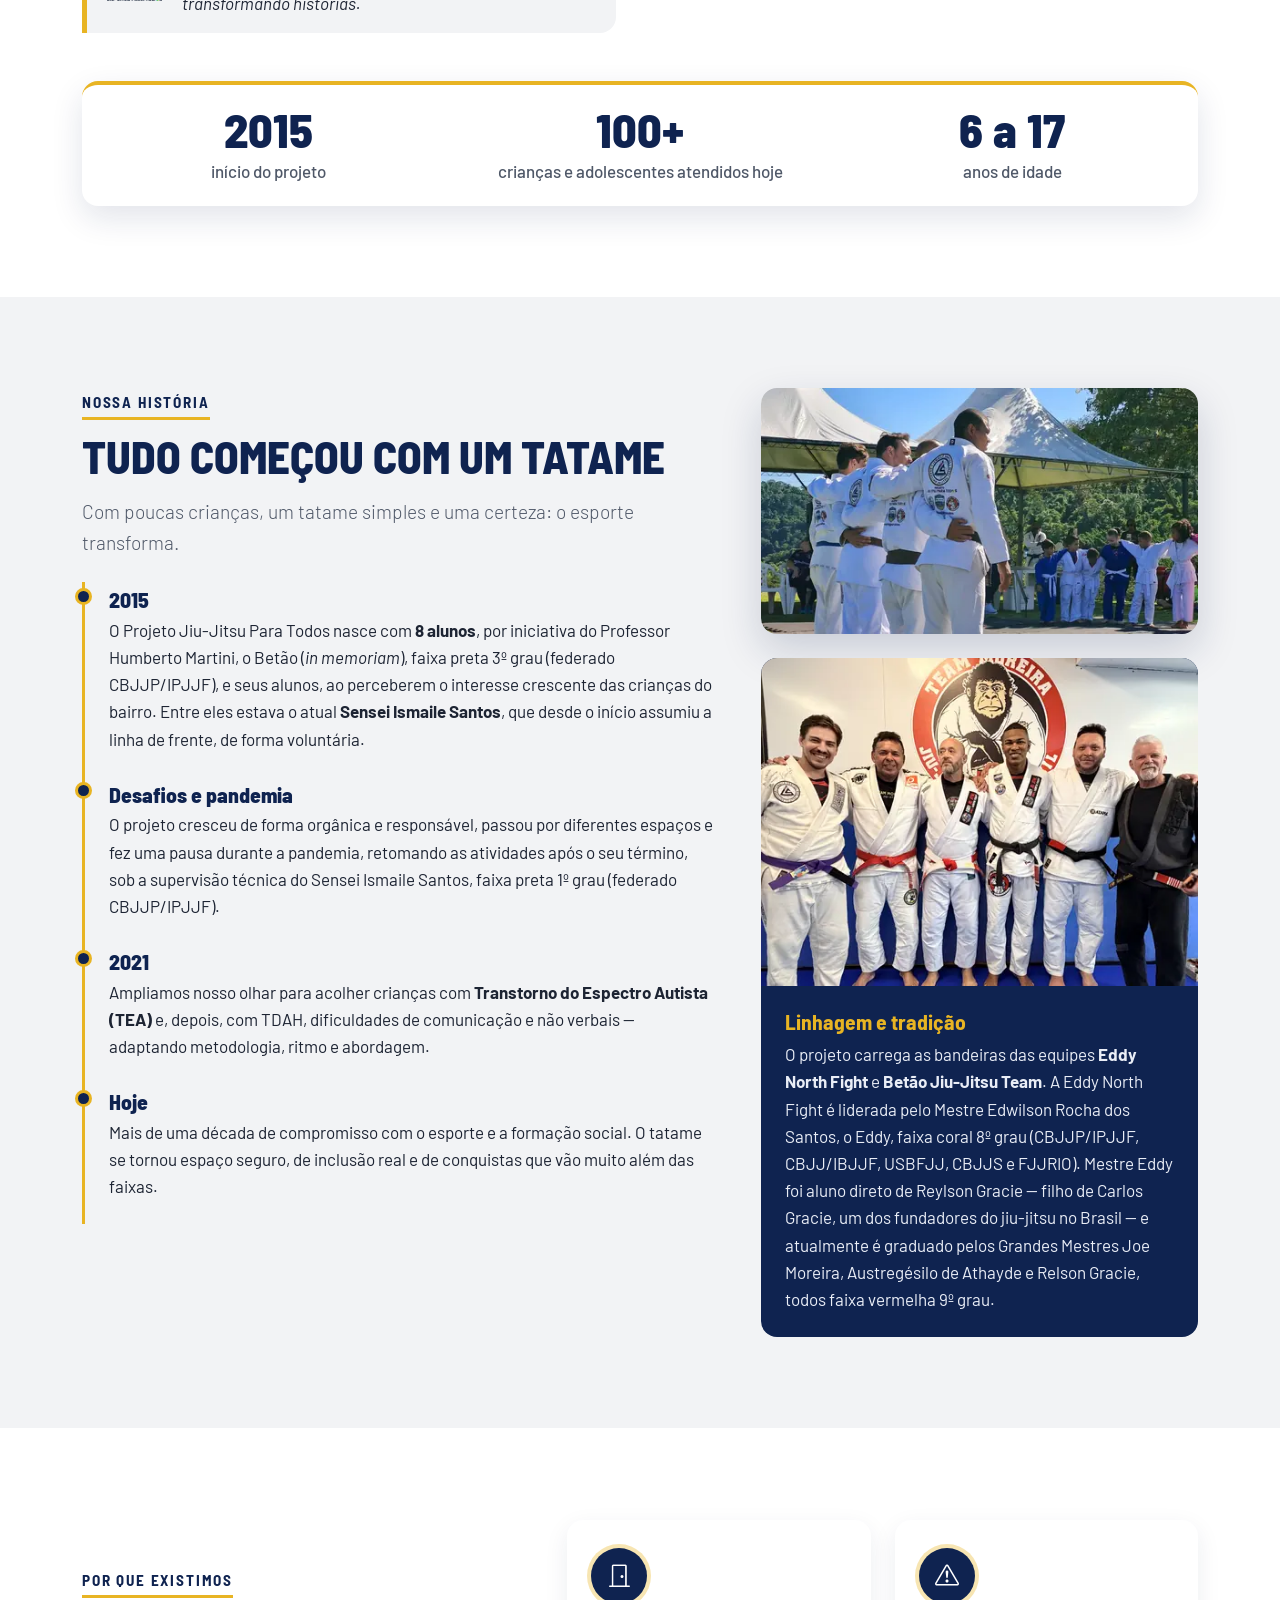
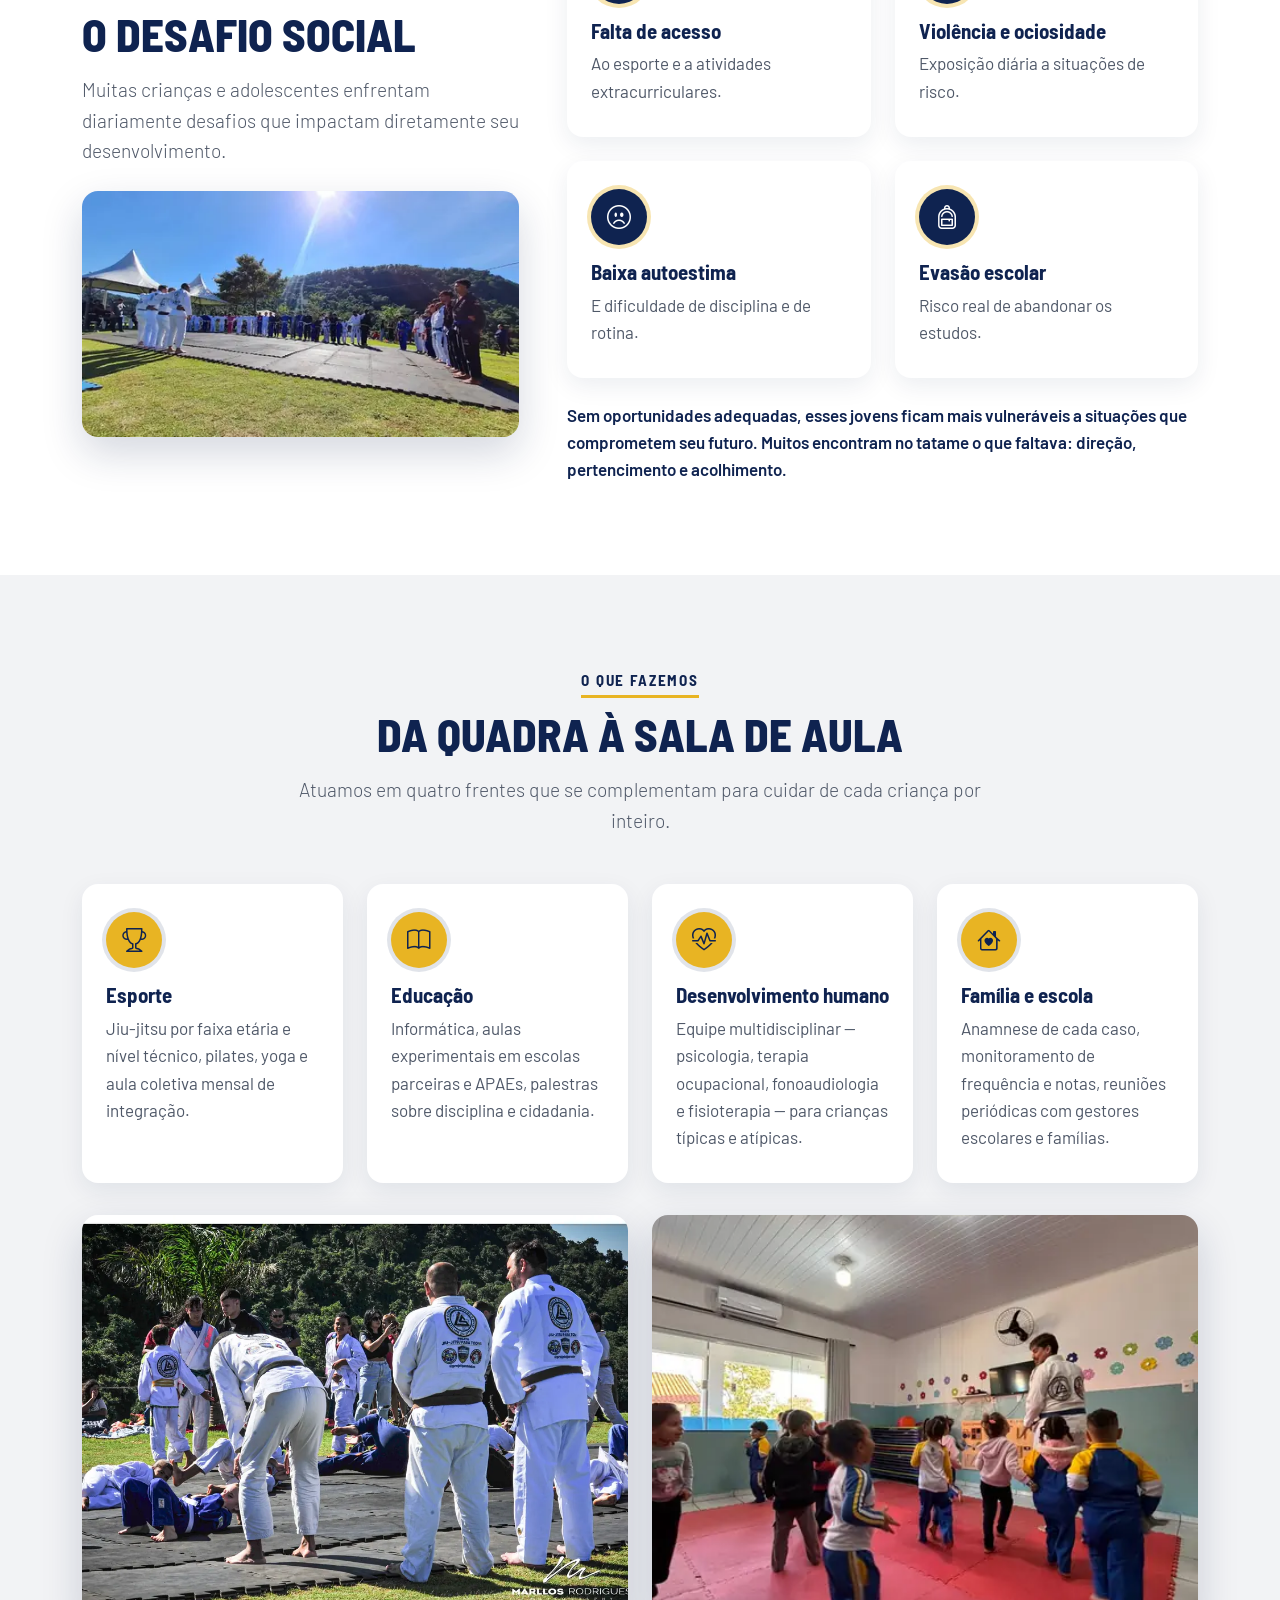
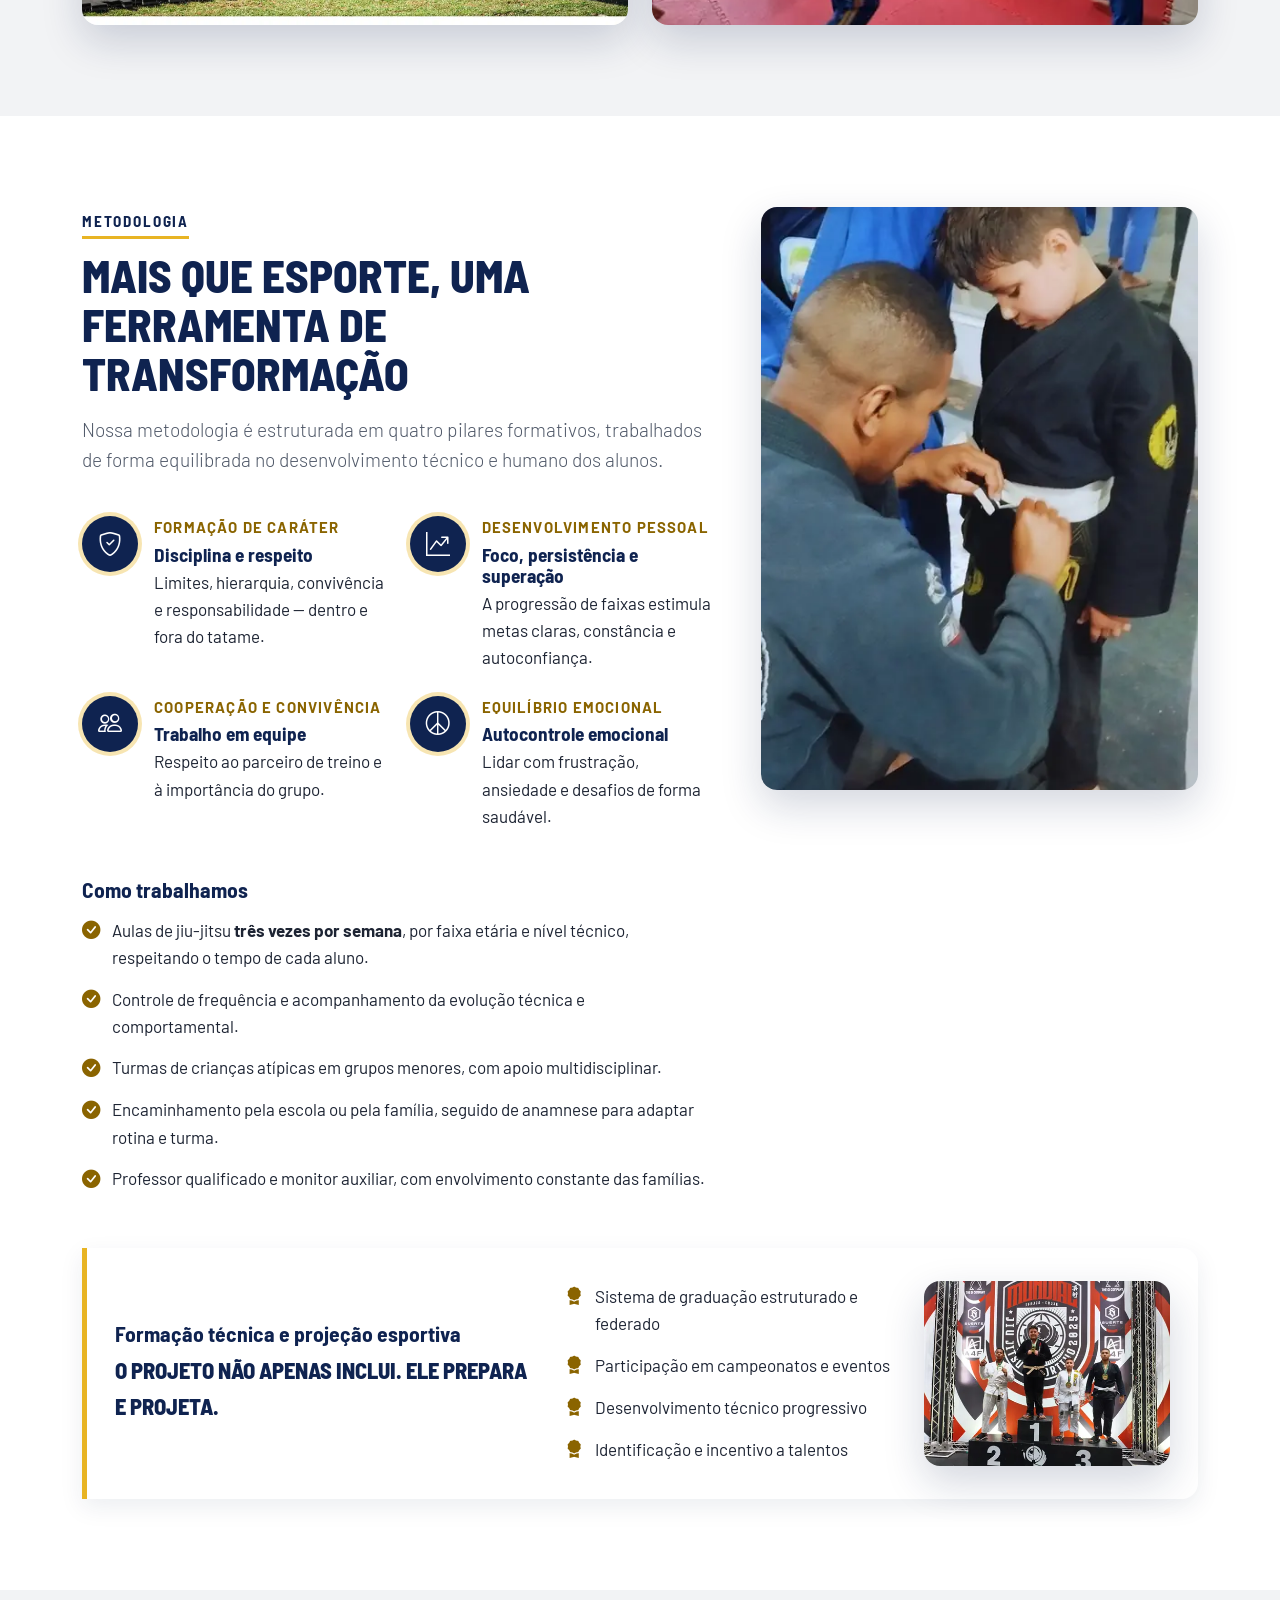
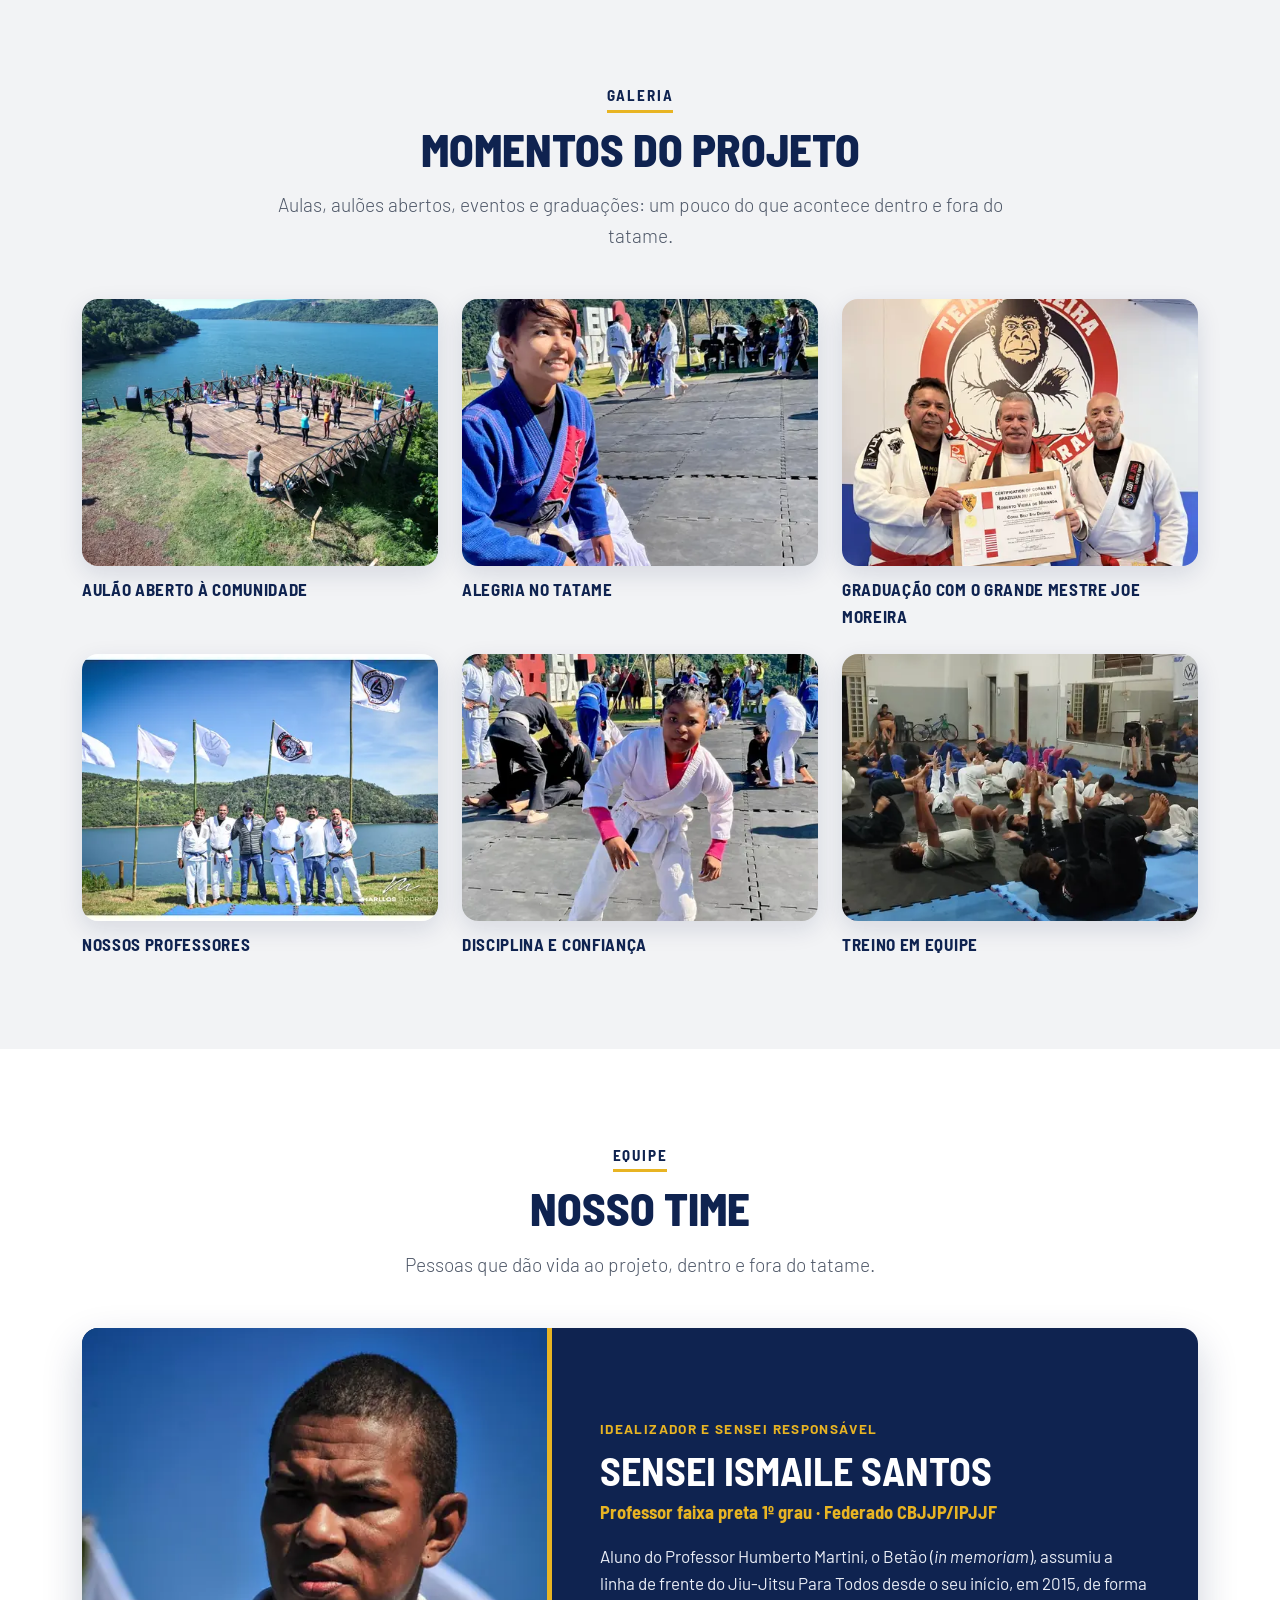
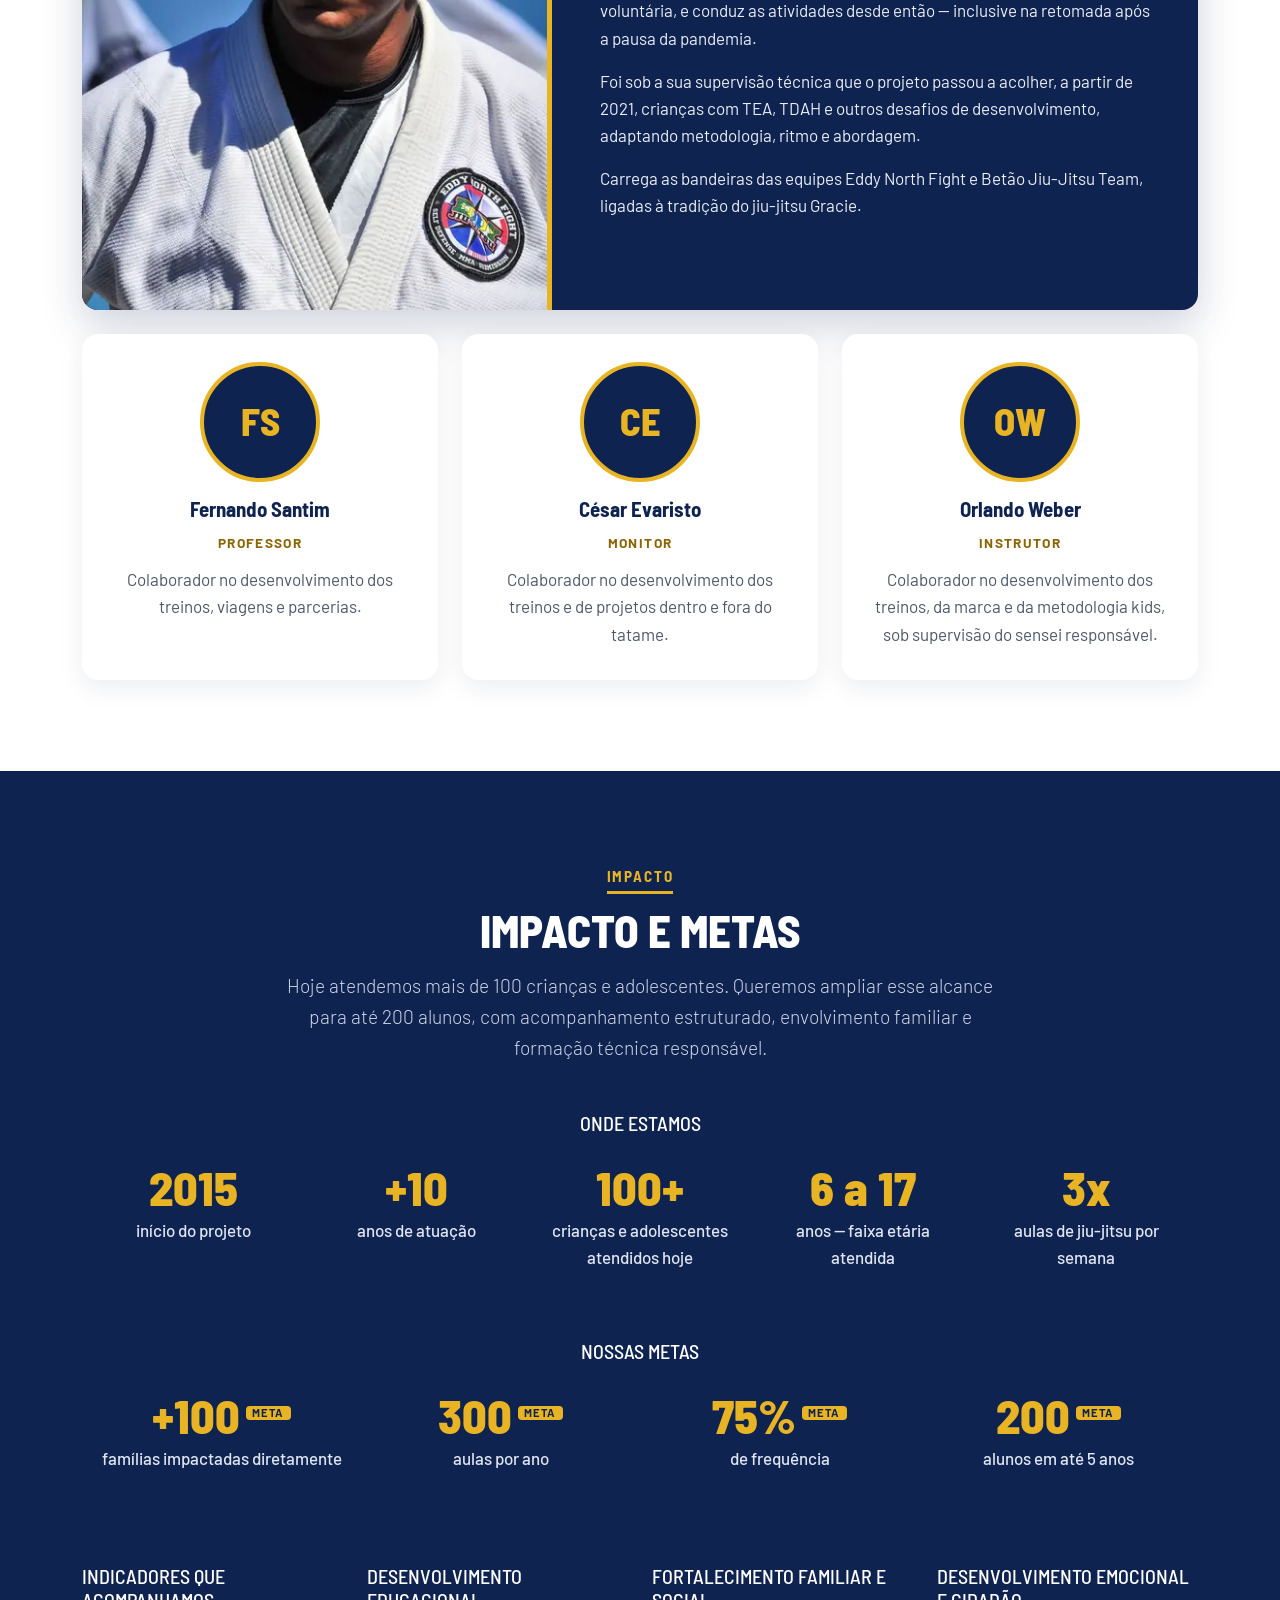
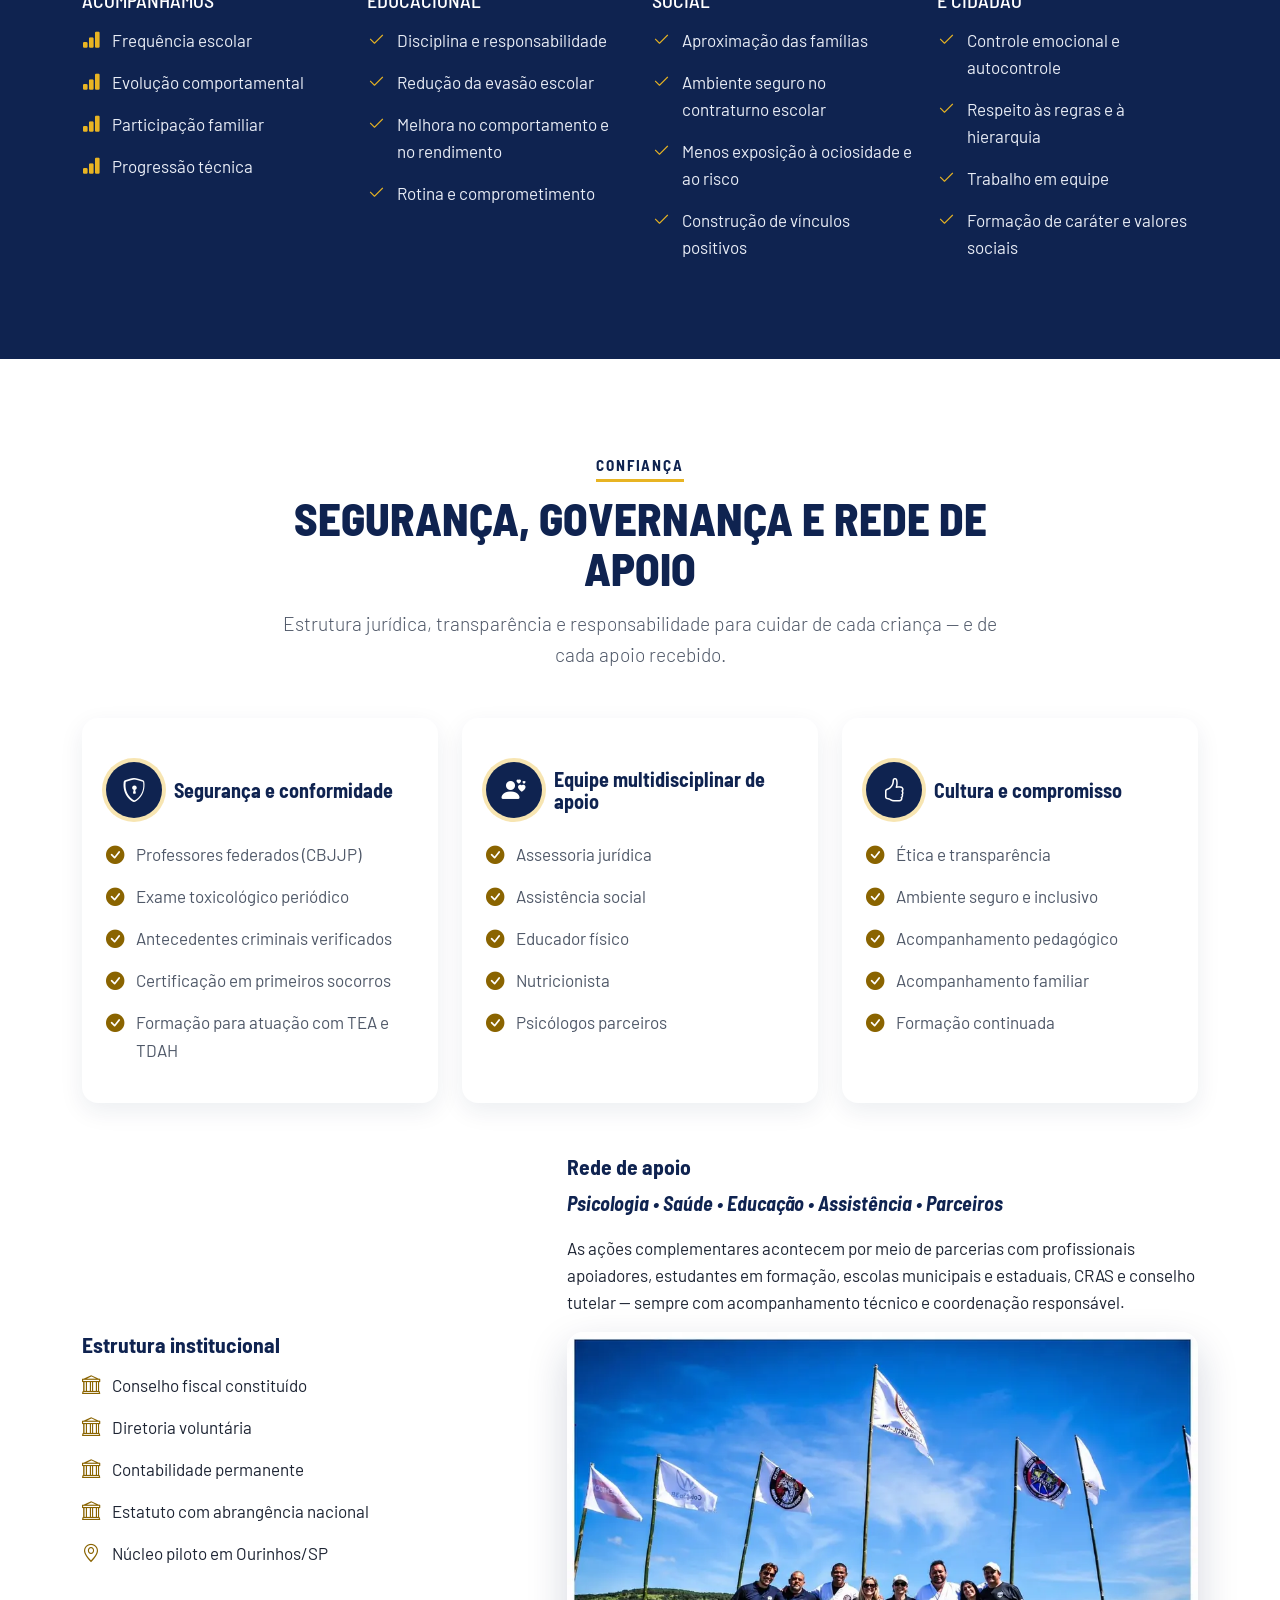
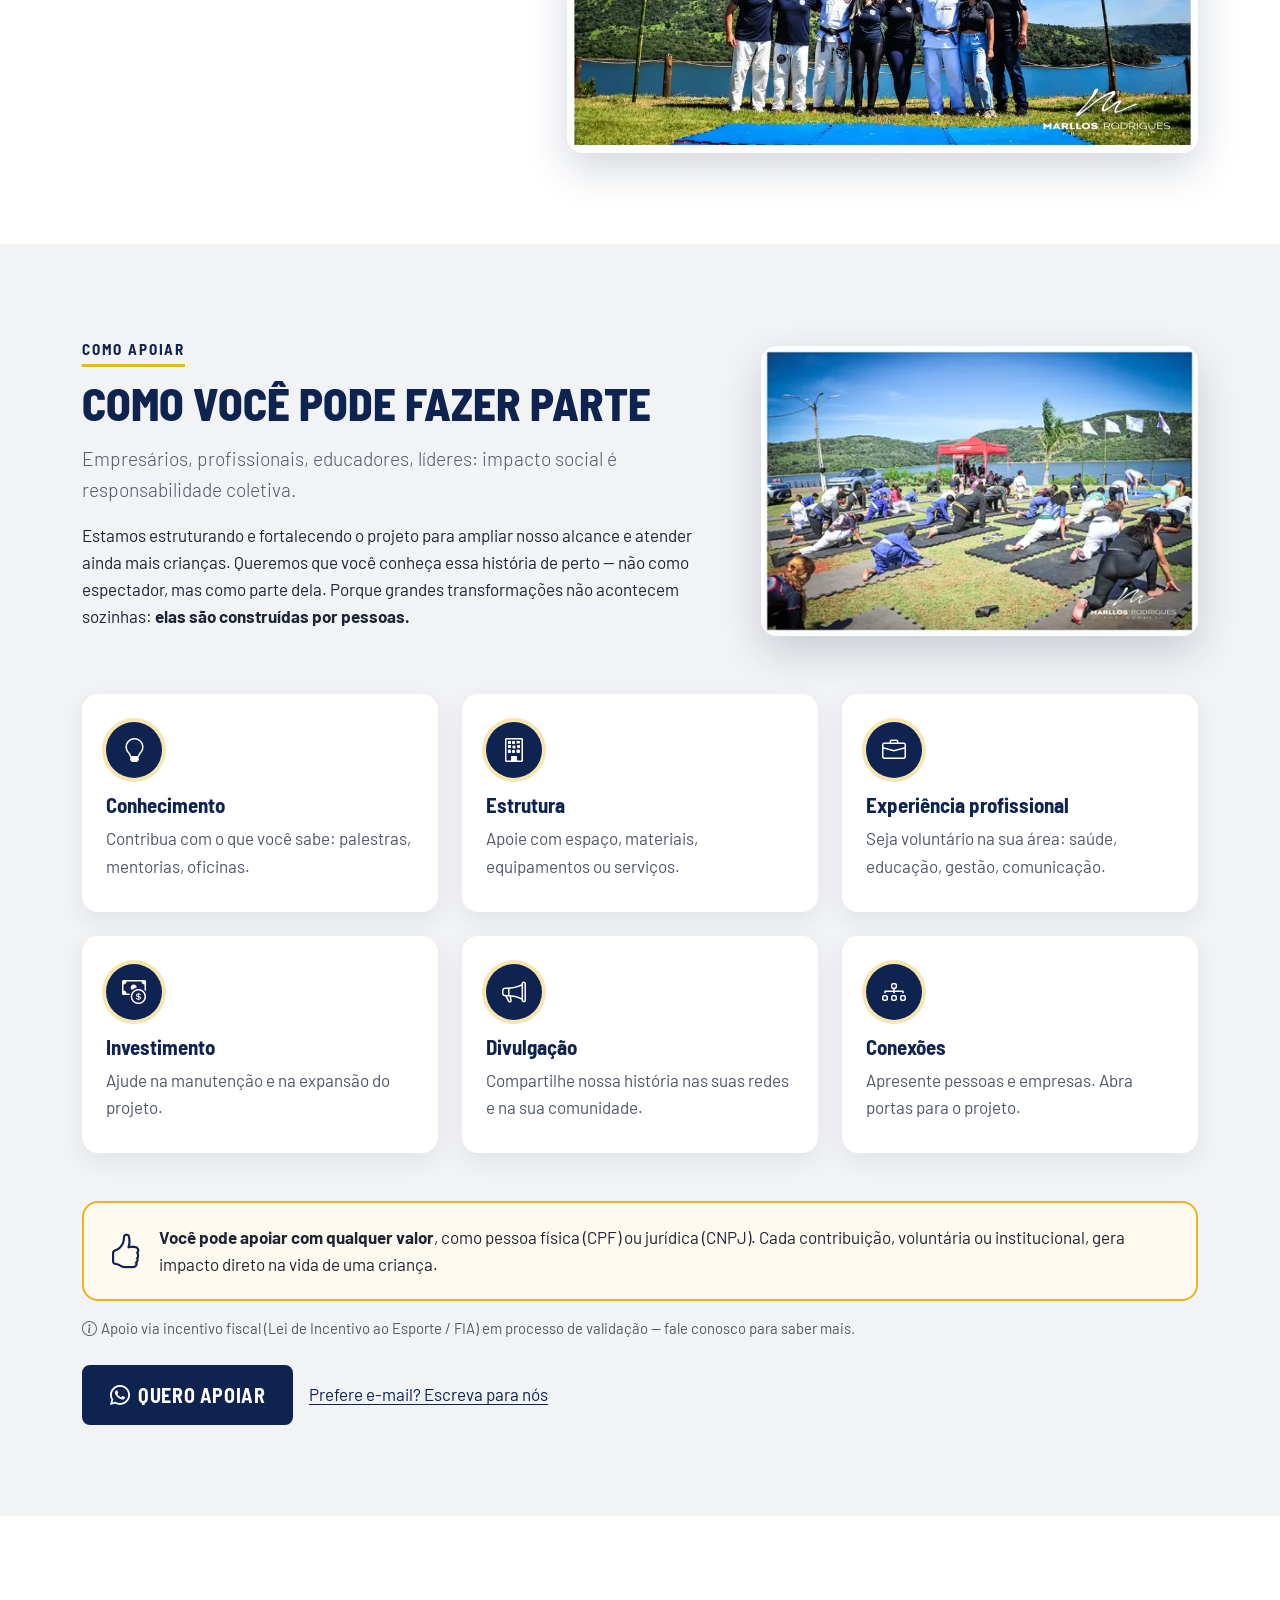
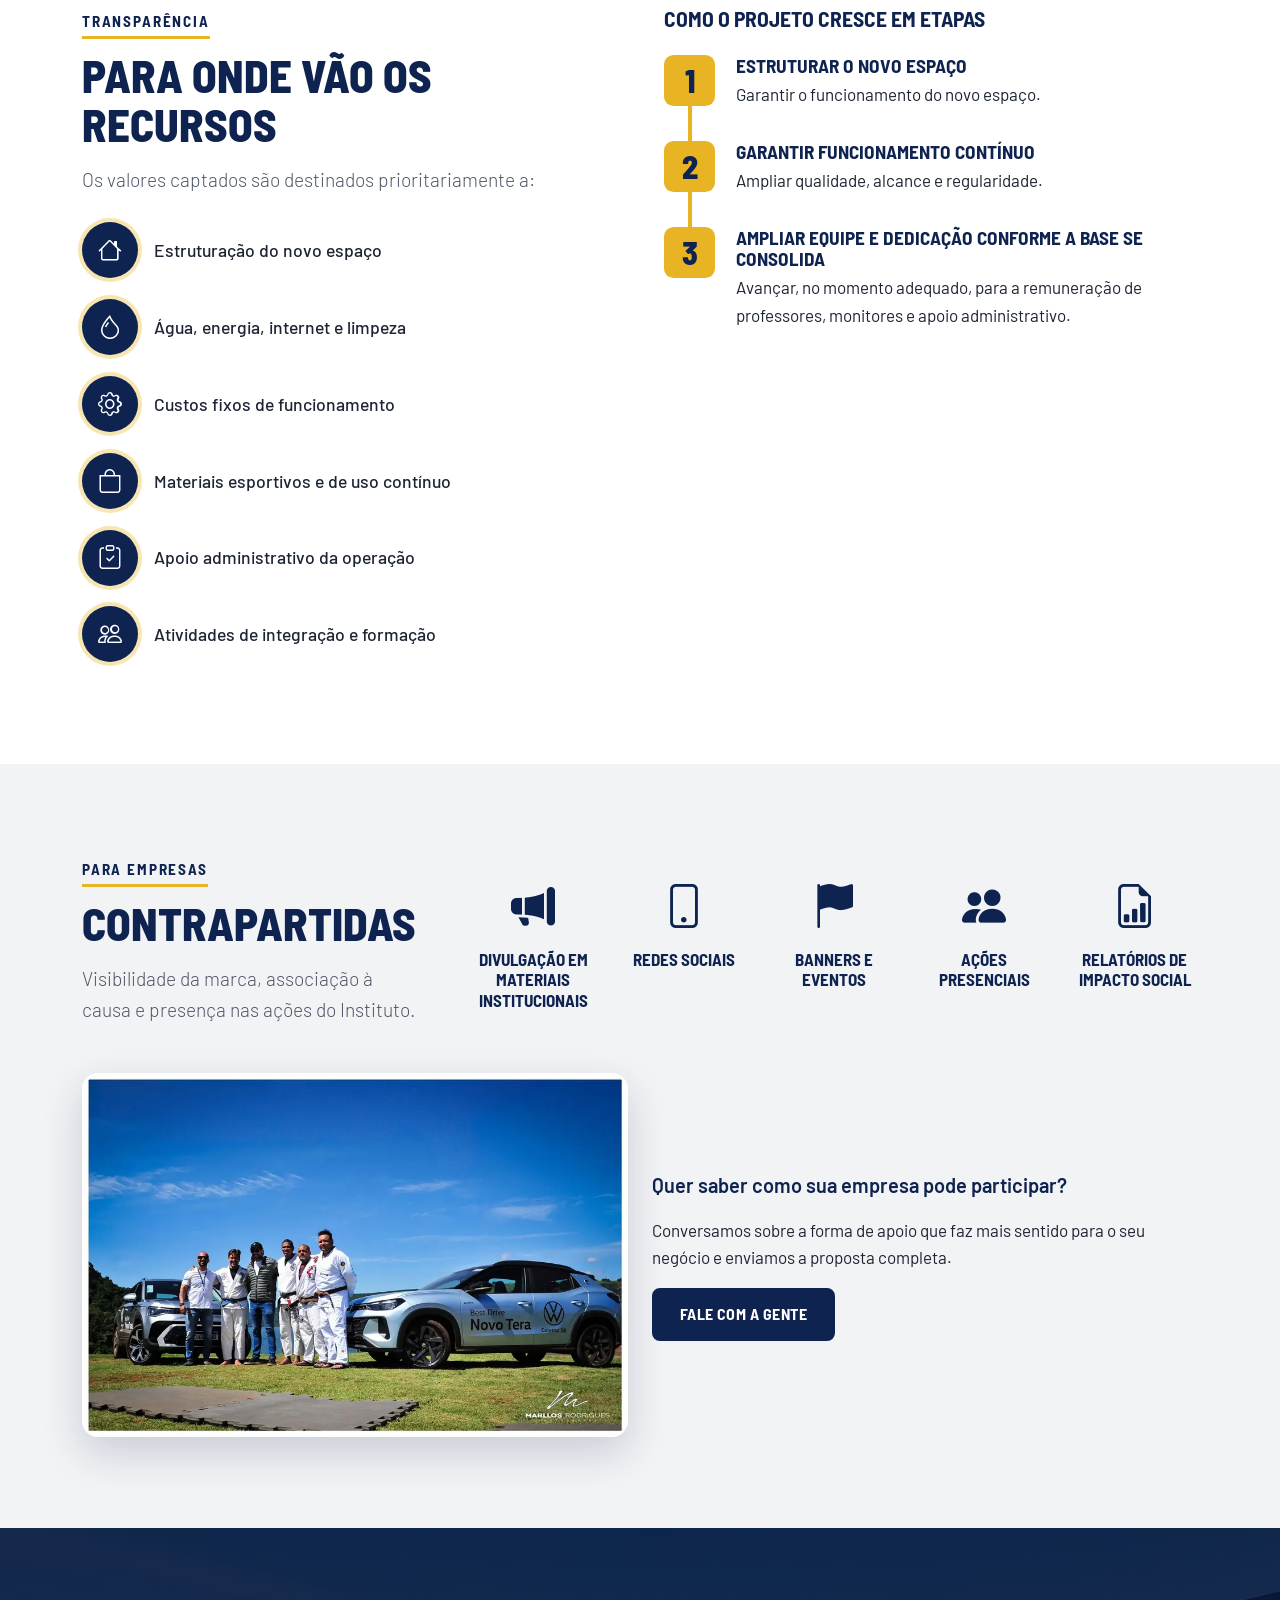
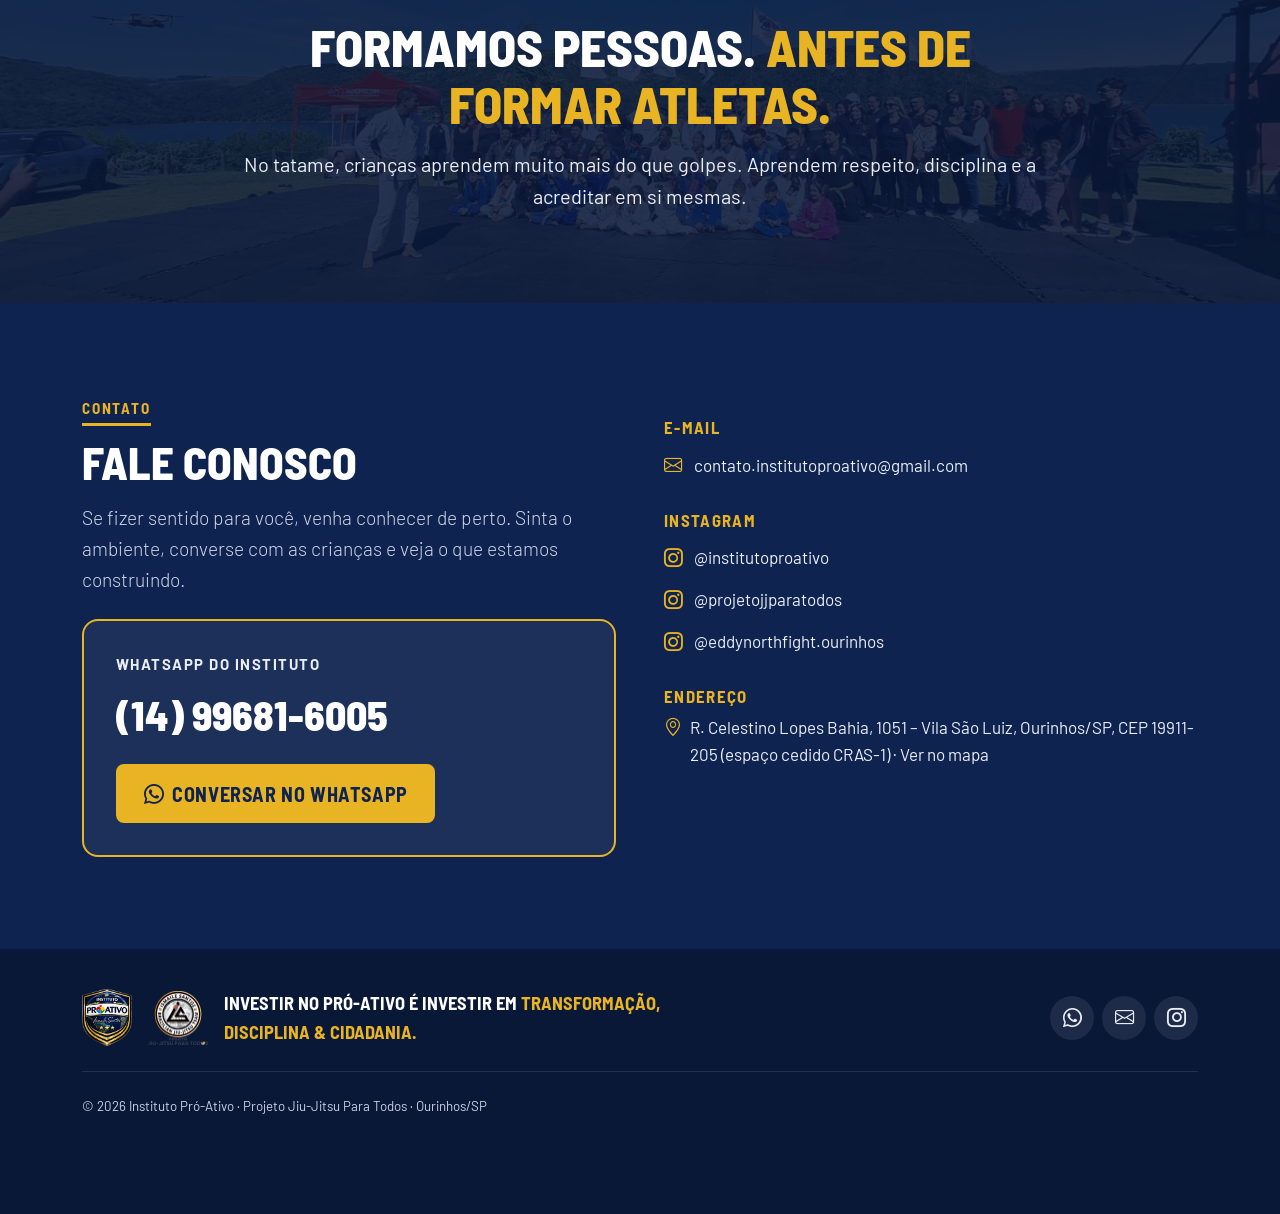
==== commit 9042b880: "Use retouched group photo in Quem somos The person without any connection to the institute was remov" ====
--- a/site/index.html
+++ b/site/index.html
@@ -151,8 +151,8 @@
             <div class="col-lg-6">
               <div class="section-photo">
                 <picture>
-                  <source type="image/webp" srcset="assets/img/turma-lago-480.webp 480w, assets/img/turma-lago-960.webp 960w, assets/img/turma-lago-1280.webp 1280w" sizes="(min-width: 992px) 540px, 100vw">
-                  <img src="assets/img/turma-lago-960.jpg" srcset="assets/img/turma-lago-480.jpg 480w, assets/img/turma-lago-960.jpg 960w, assets/img/turma-lago-1280.jpg 1280w" sizes="(min-width: 992px) 540px, 100vw" width="1280" height="851" alt="Alunos do projeto, de quimono, reunidos com professores e voluntários em um aulão ao ar livre às margens da represa" loading="lazy" decoding="async">
+                  <source type="image/webp" srcset="assets/img/turma-represa-480.webp 480w, assets/img/turma-represa-960.webp 960w, assets/img/turma-represa-1280.webp 1280w" sizes="(min-width: 992px) 540px, 100vw">
+                  <img src="assets/img/turma-represa-960.jpg" srcset="assets/img/turma-represa-480.jpg 480w, assets/img/turma-represa-960.jpg 960w, assets/img/turma-represa-1280.jpg 1280w" sizes="(min-width: 992px) 540px, 100vw" width="1280" height="851" alt="Alunos do projeto, de quimono, reunidos com professores e voluntários em um aulão ao ar livre às margens da represa" loading="lazy" decoding="async">
                 </picture>
               </div>
             </div>
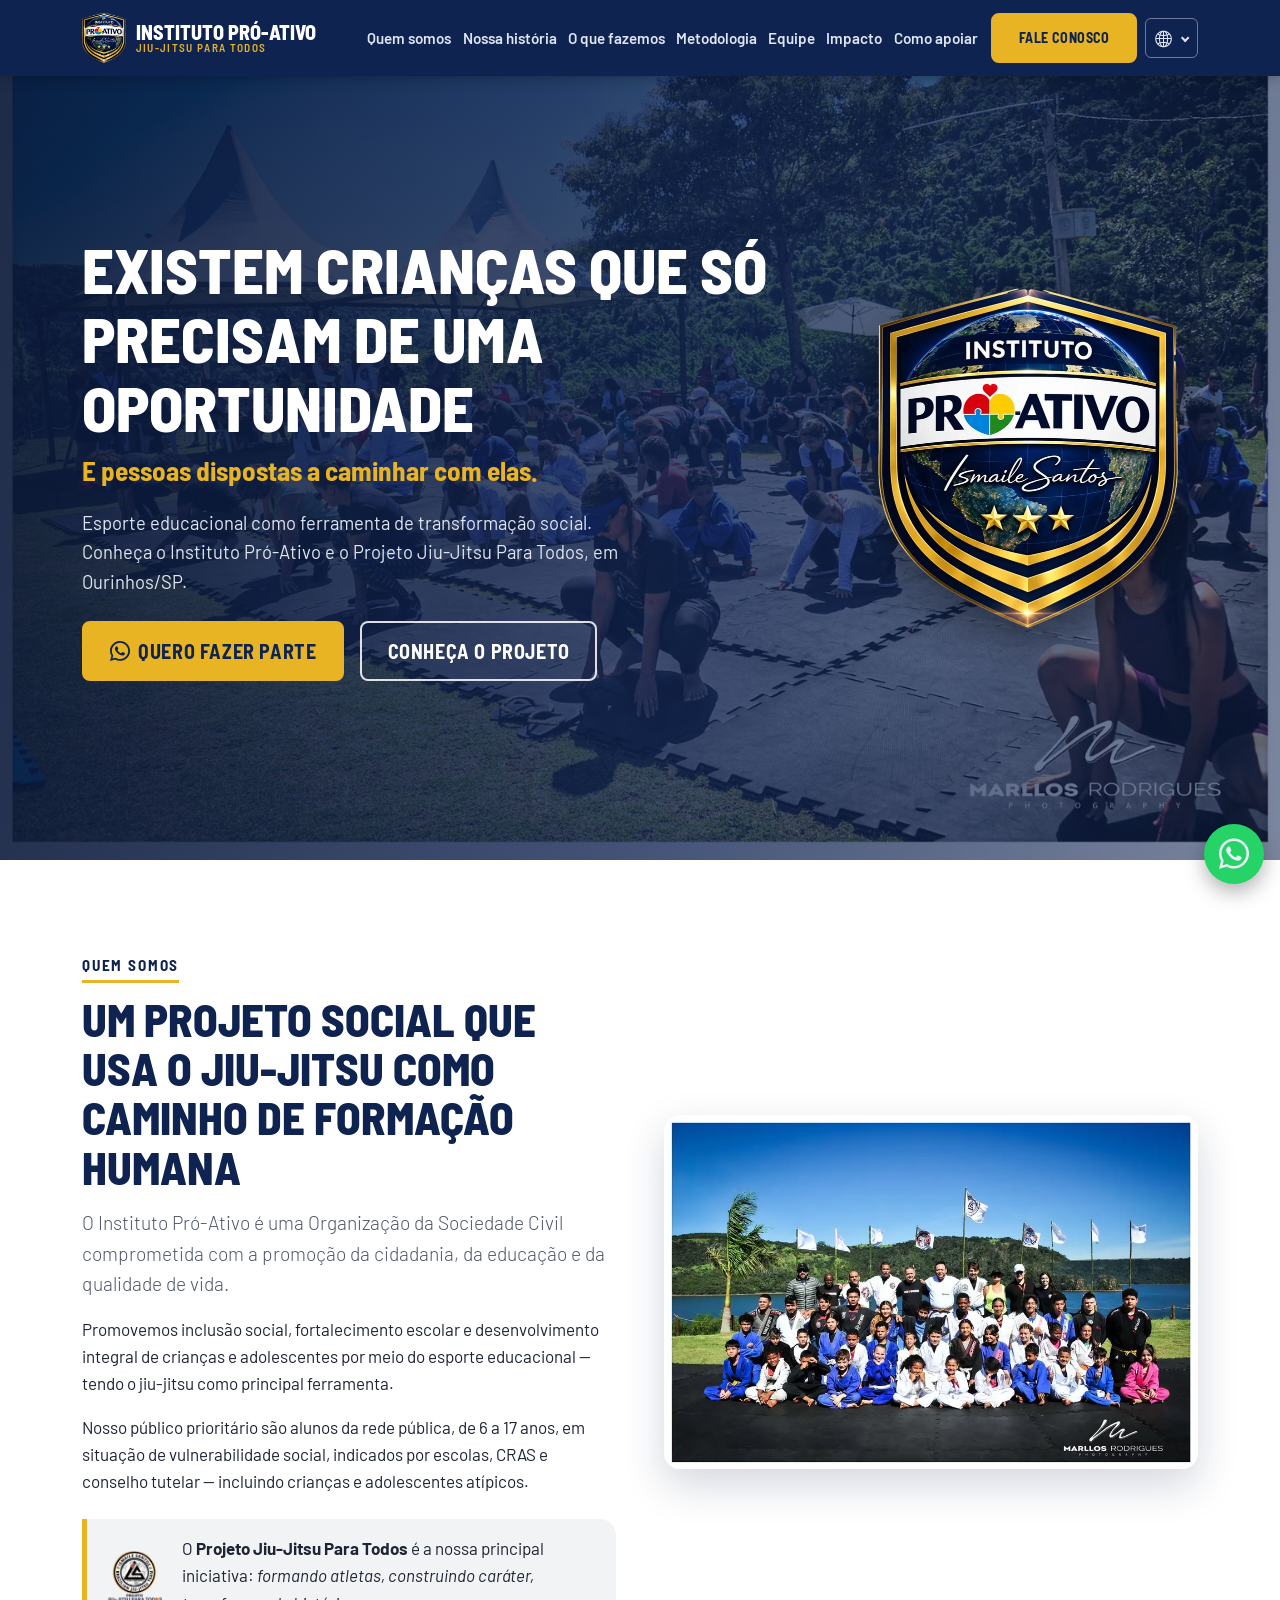
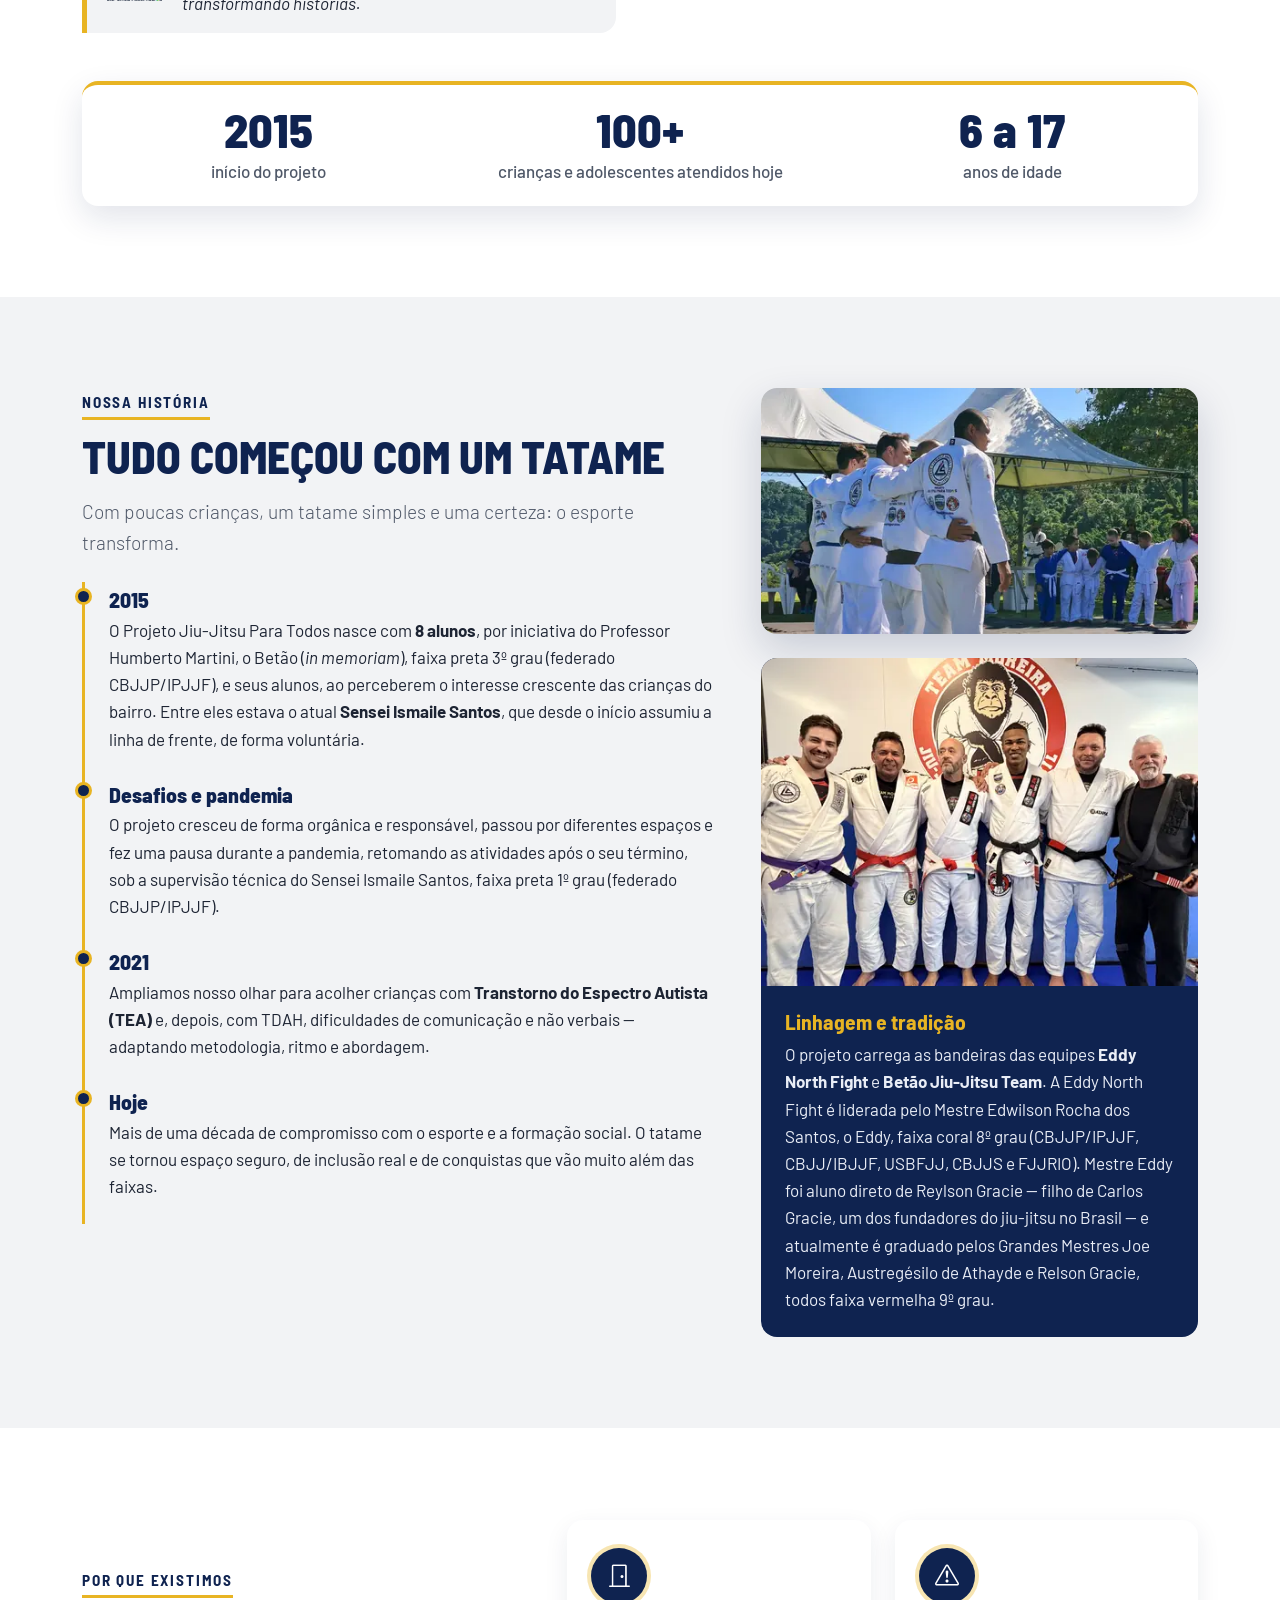
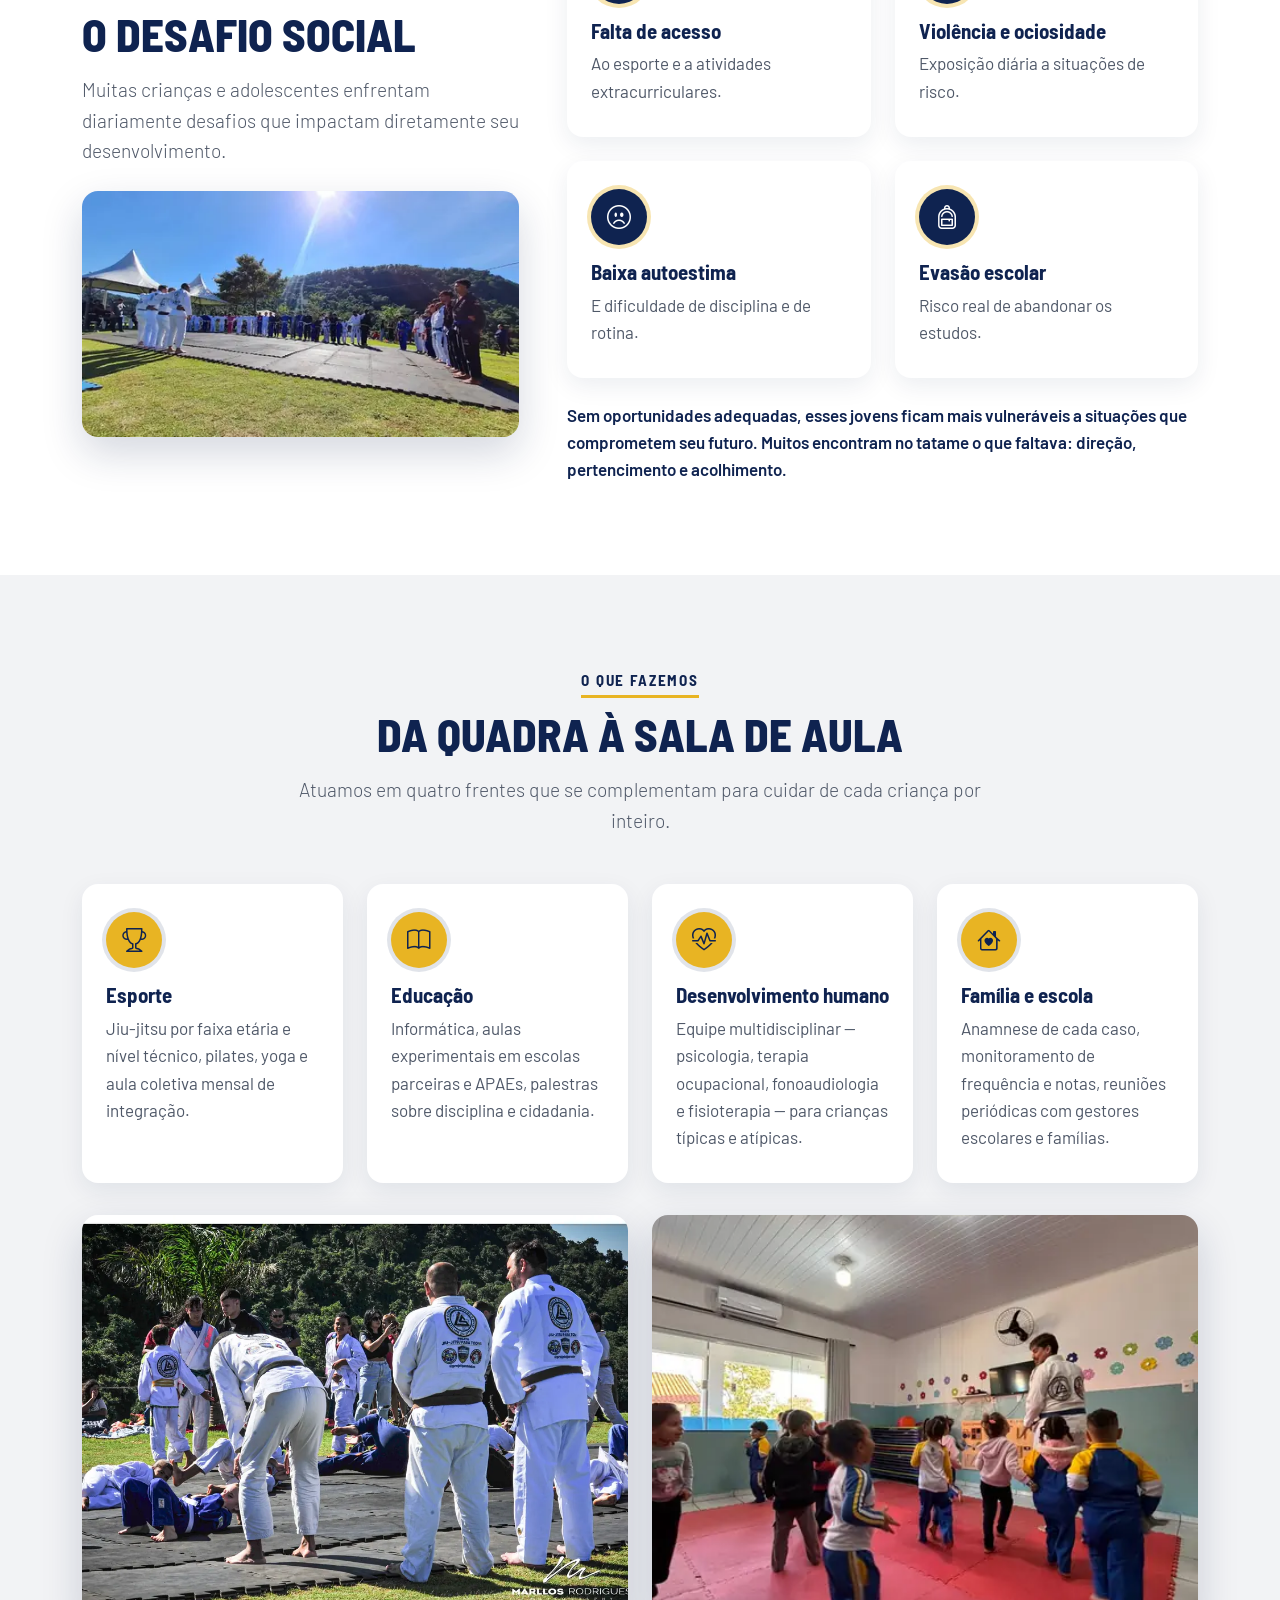
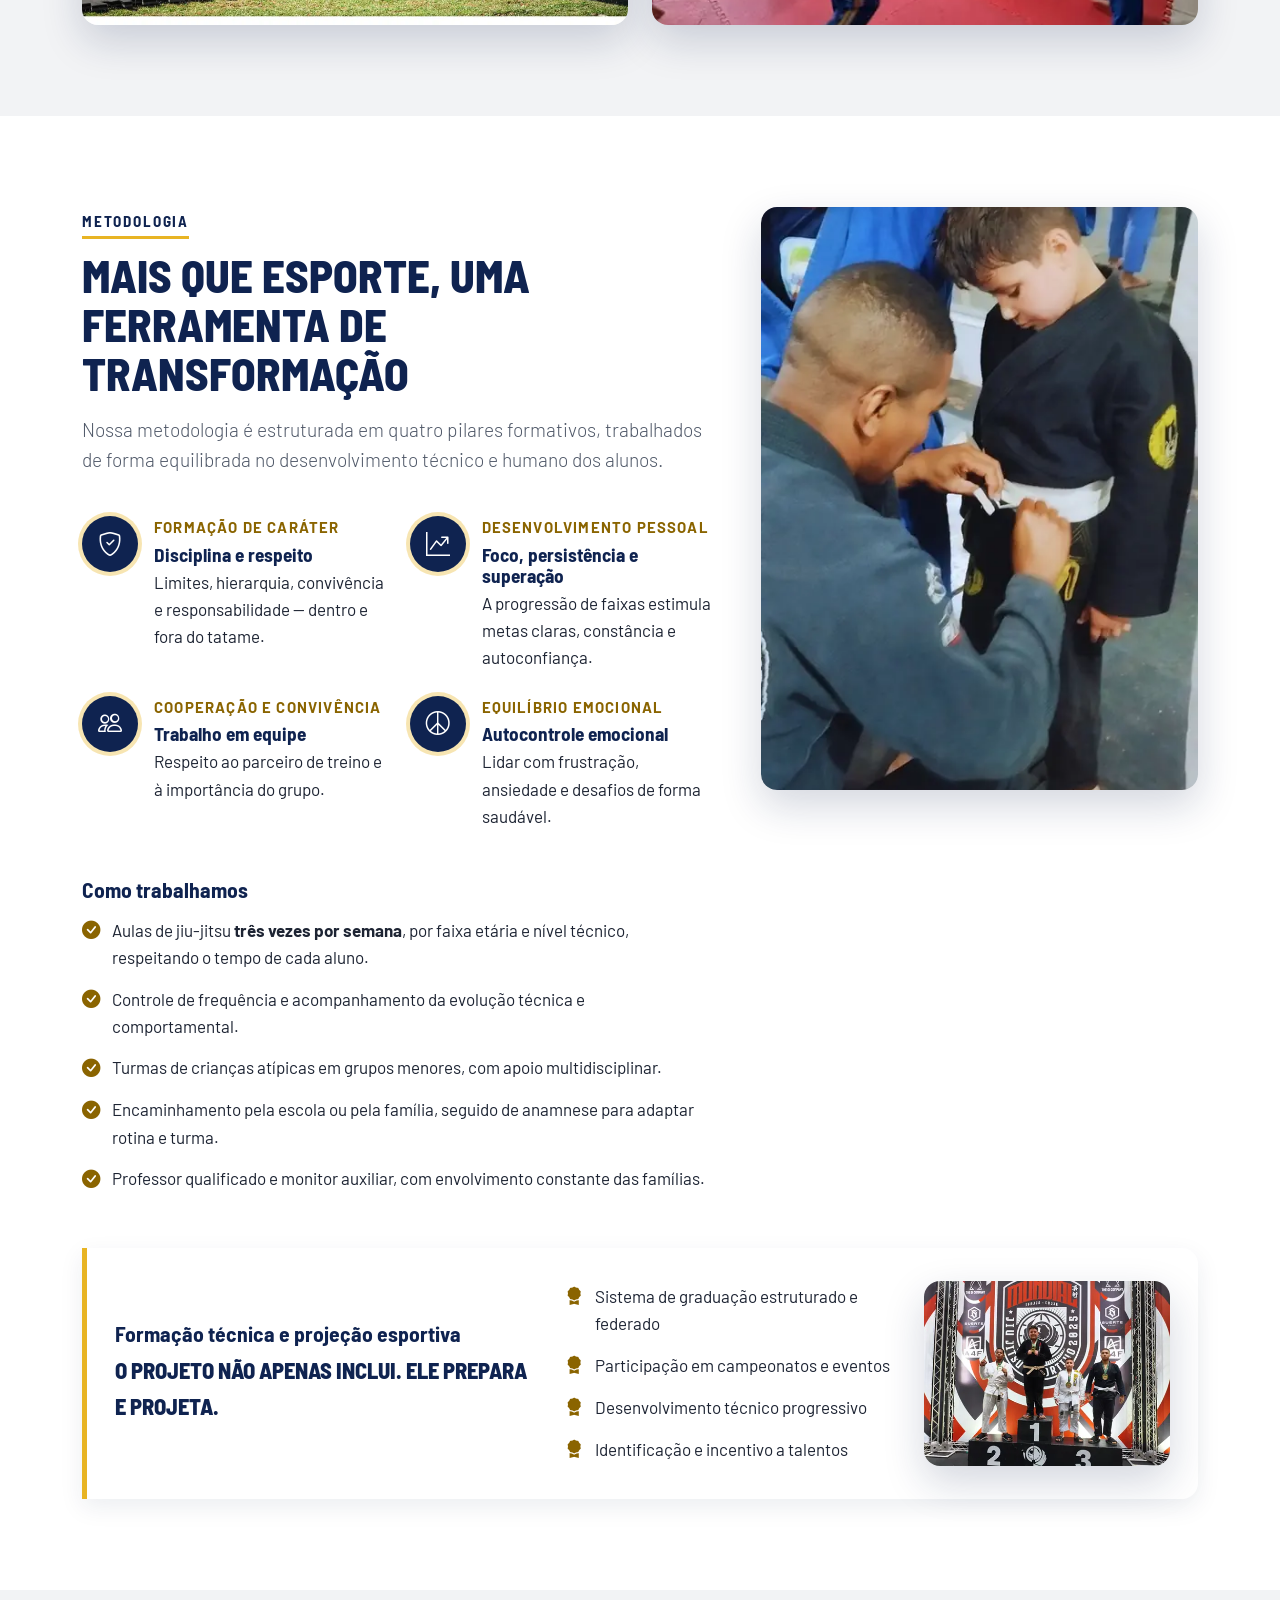
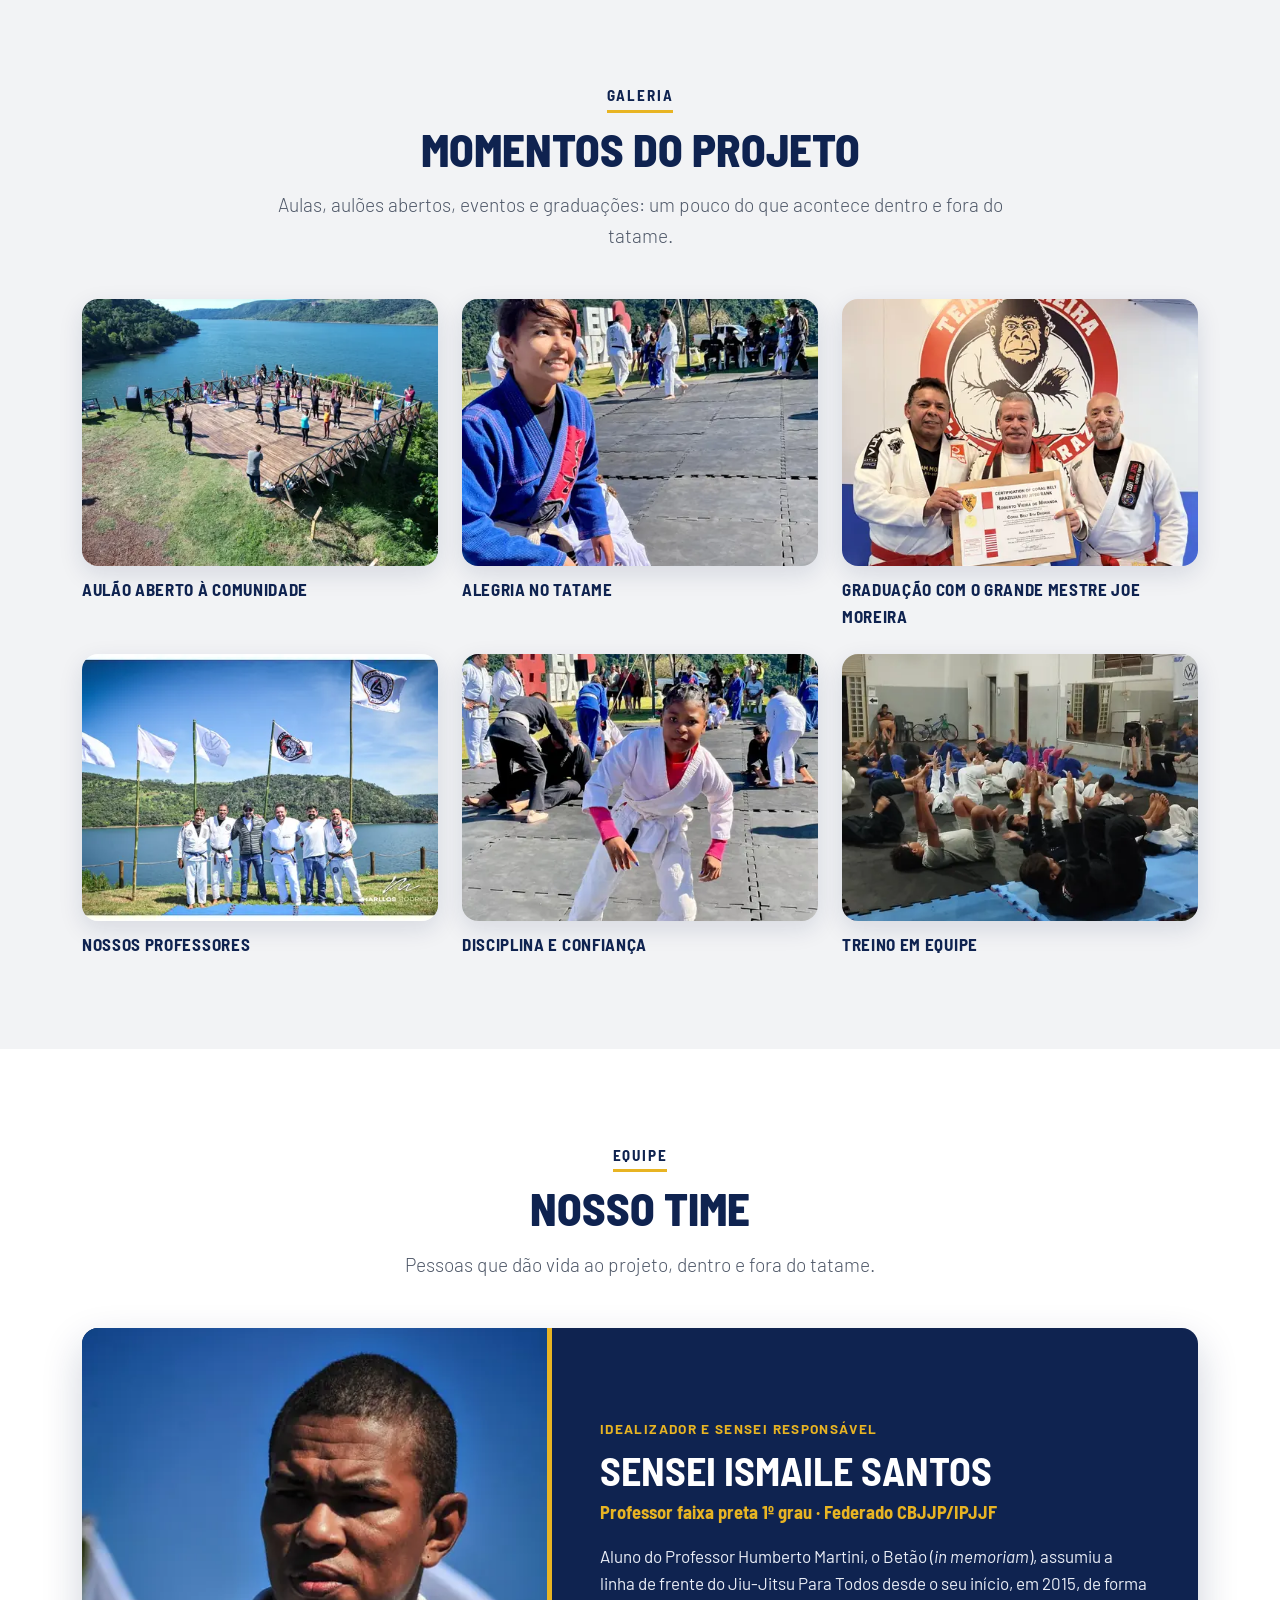
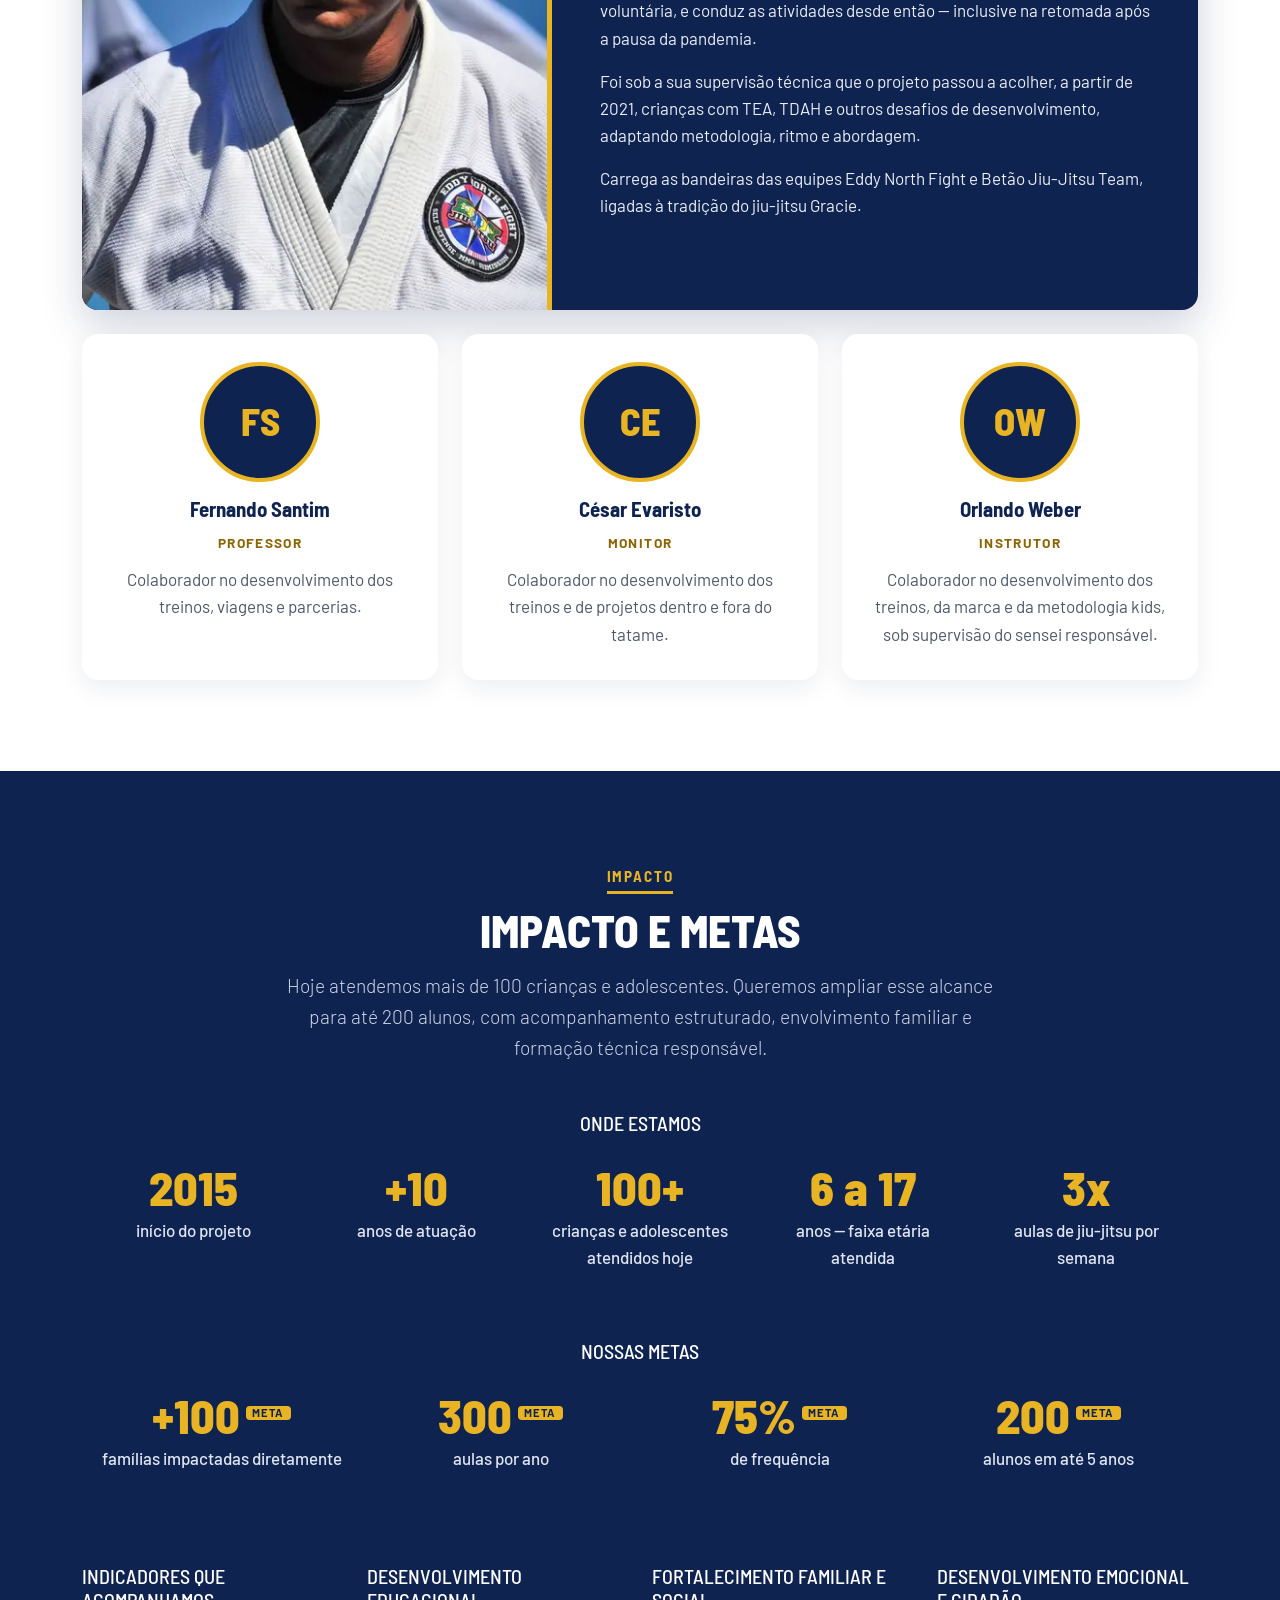
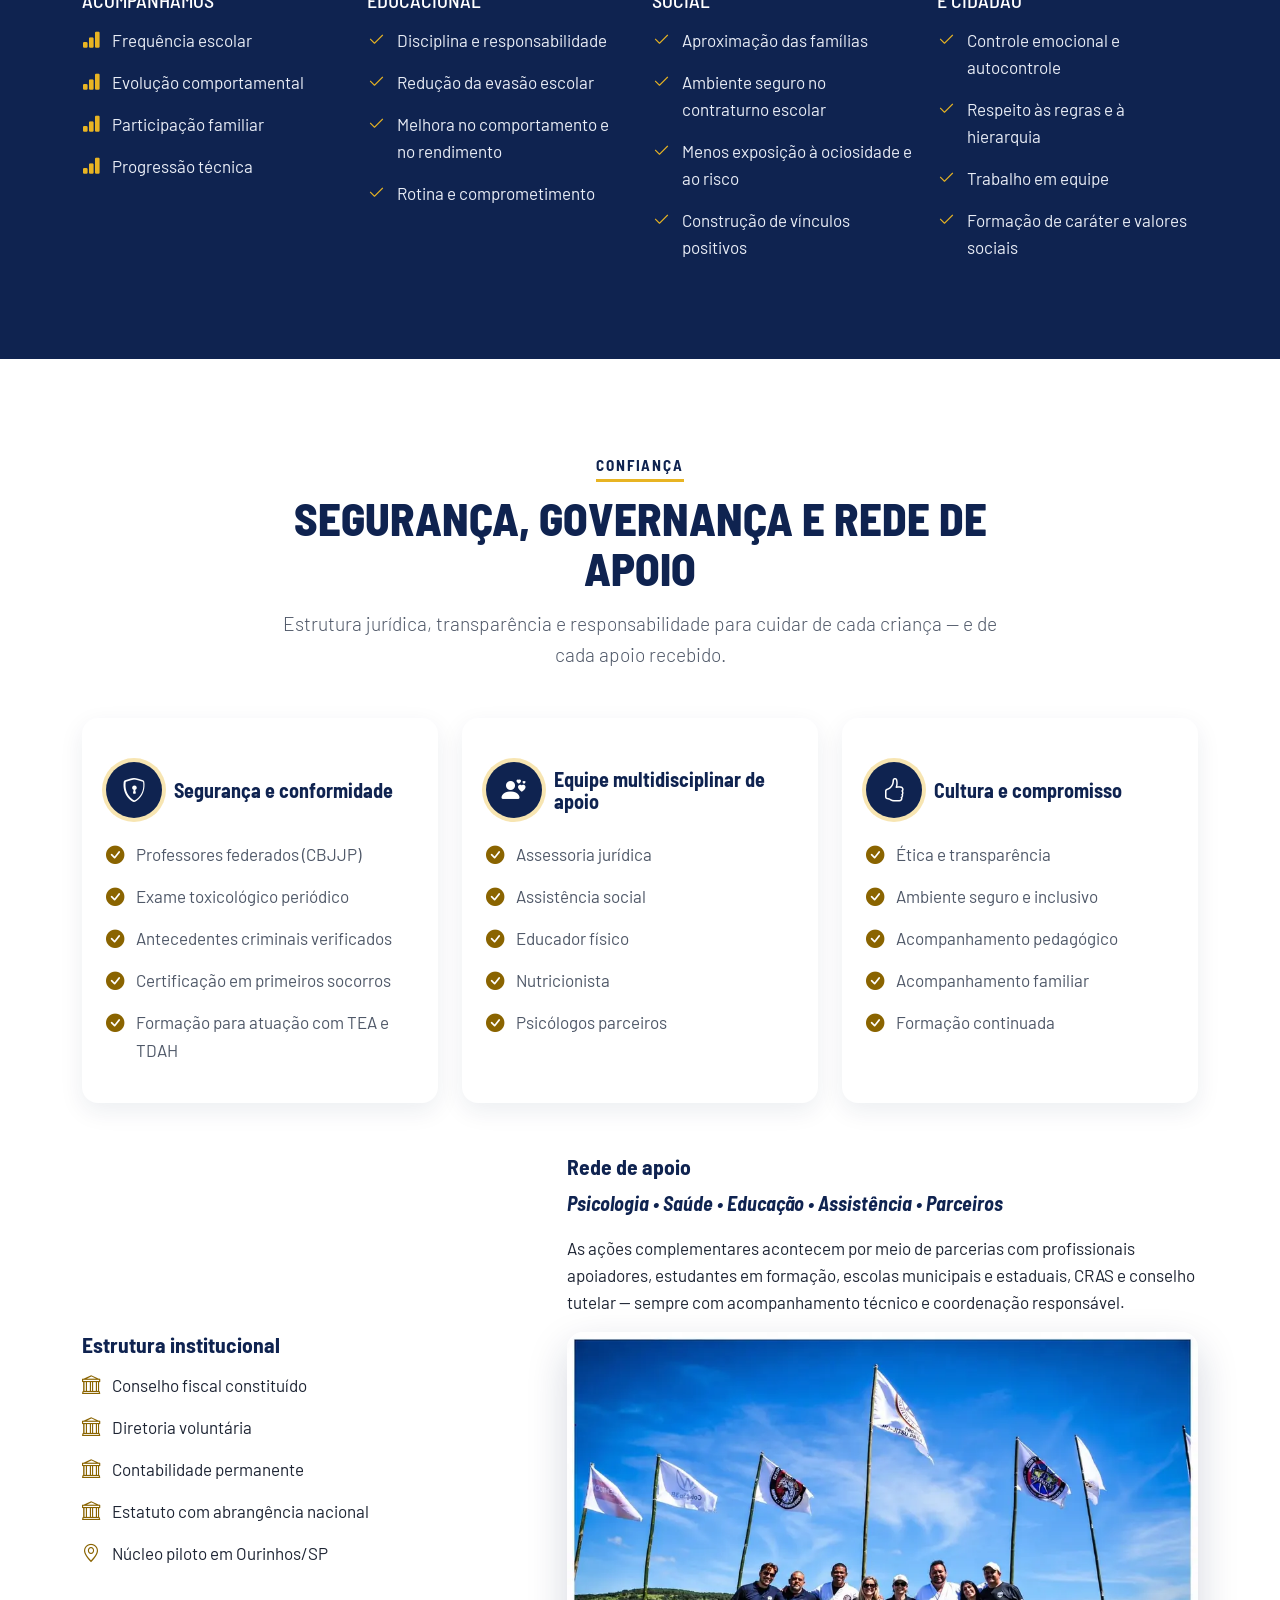
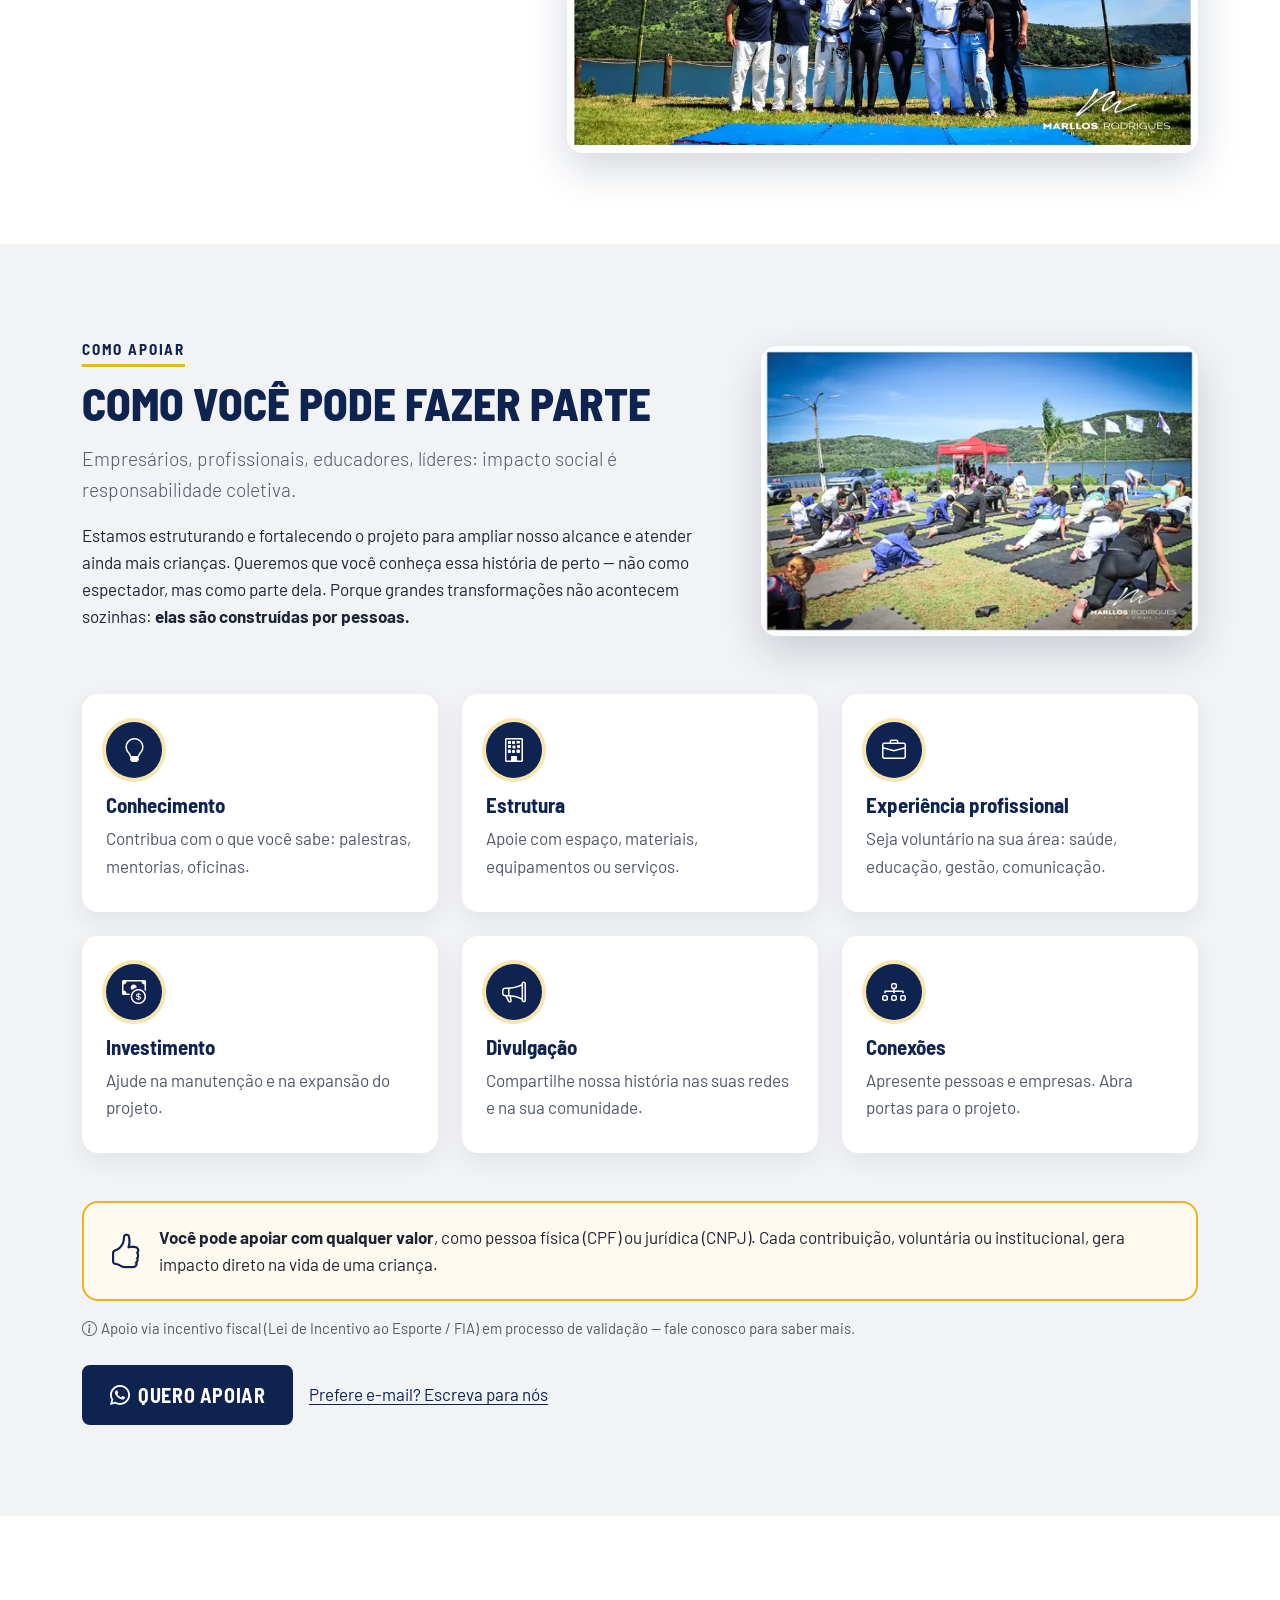
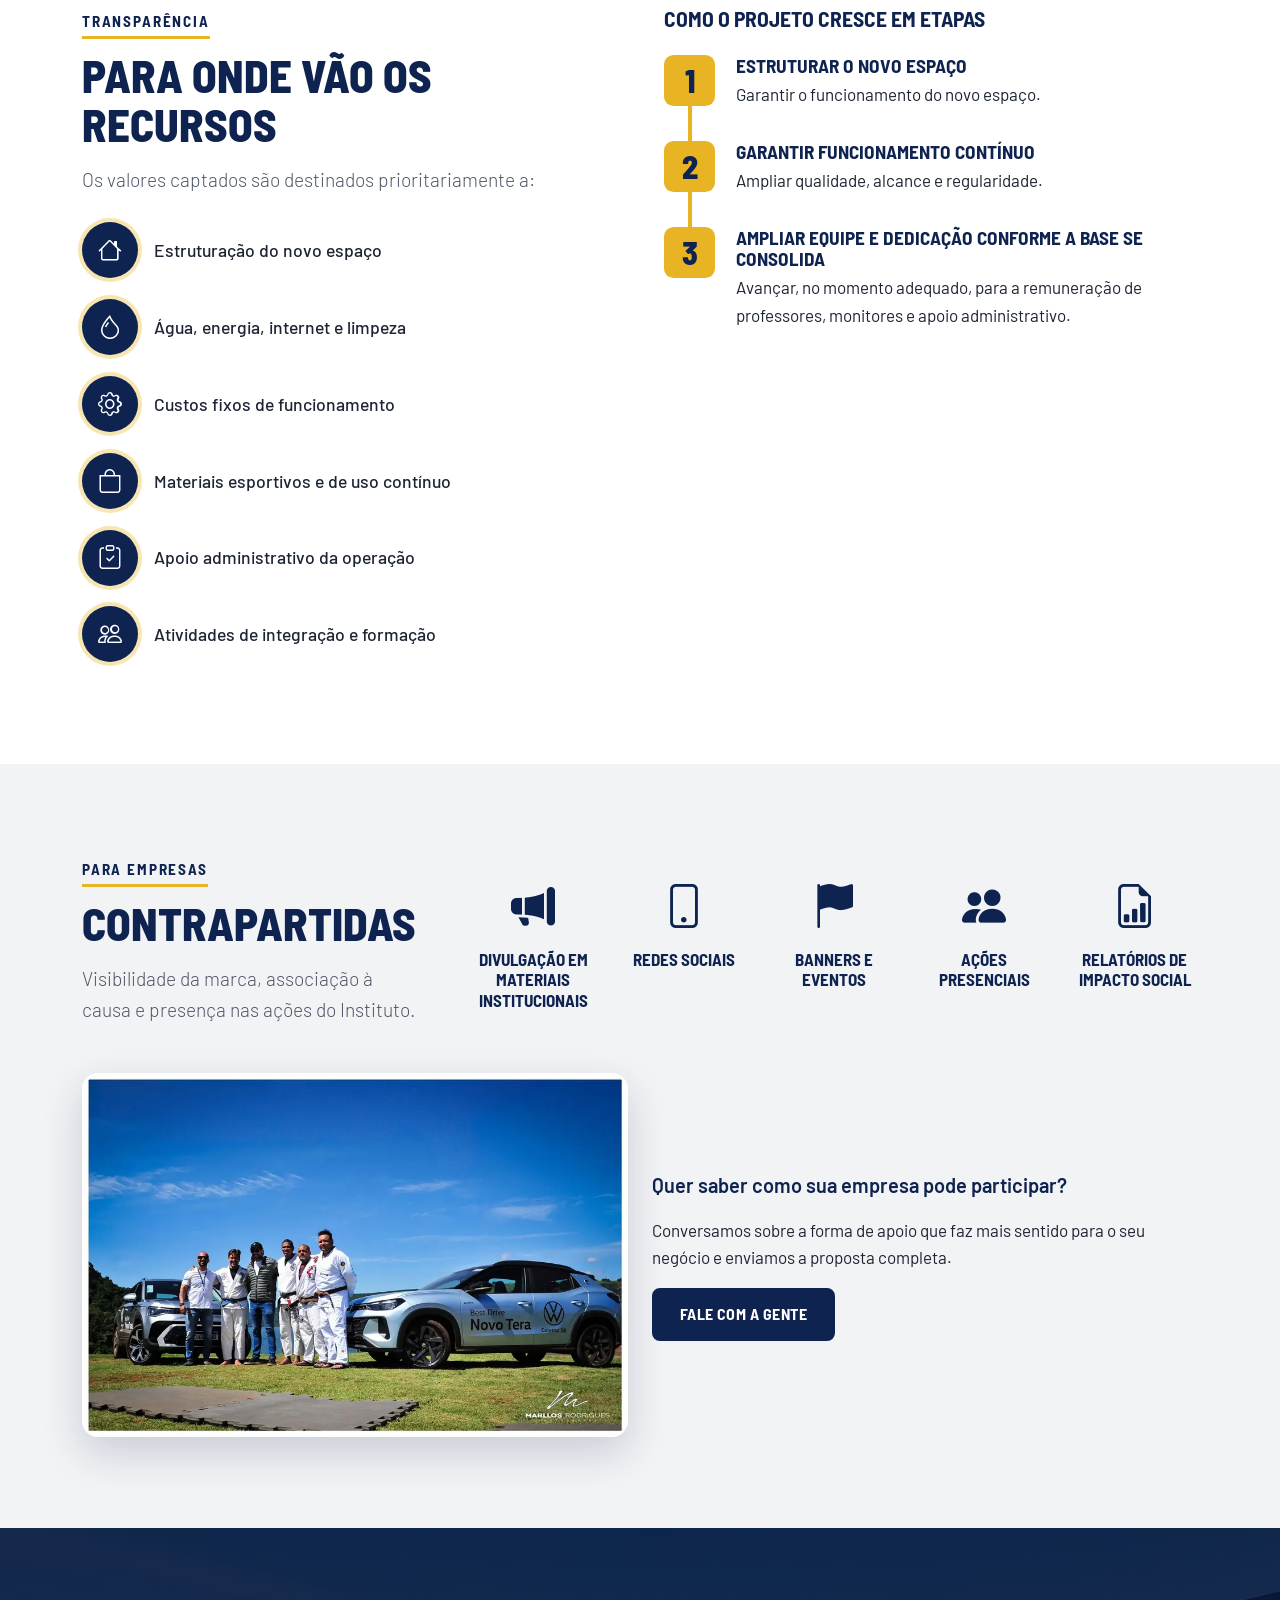
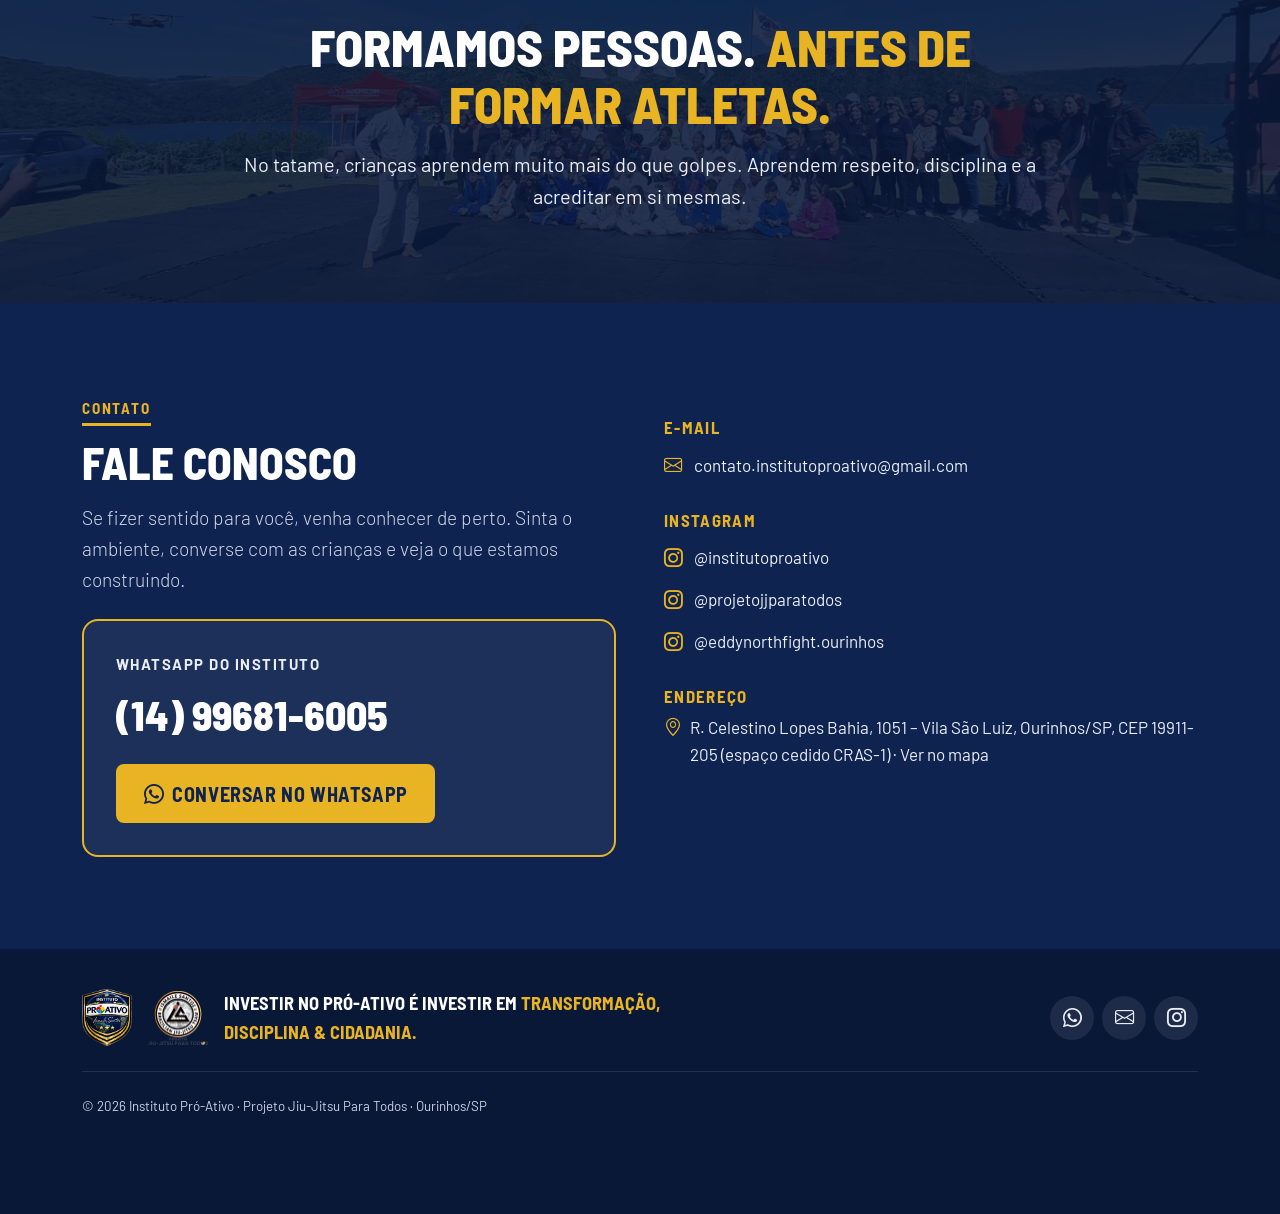
==== commit 1838fce5: "Add English and Latin American Spanish versions with language selector - New pages site/en/ and site" ====
--- a/site/index.html
+++ b/site/index.html
@@ -6,11 +6,18 @@
     <title>Instituto Pró-Ativo – Jiu-Jitsu Para Todos em Ourinhos/SP</title>
     <meta name="description" content="Esporte educacional que transforma vidas: o Instituto Pró-Ativo atende crianças e adolescentes em Ourinhos/SP com o Projeto Jiu-Jitsu Para Todos. Saiba como apoiar.">
     <link rel="canonical" href="https://institutoproativo.com.br/">
+    <!-- Versões em outros idiomas (manter igual em site/index.html, site/en/ e site/es/) -->
+    <link rel="alternate" hreflang="pt-BR" href="https://institutoproativo.com.br/">
+    <link rel="alternate" hreflang="en" href="https://institutoproativo.com.br/en/">
+    <link rel="alternate" hreflang="es-419" href="https://institutoproativo.com.br/es/">
+    <link rel="alternate" hreflang="x-default" href="https://institutoproativo.com.br/">
     <meta name="theme-color" content="#0F2350">
 
     <!-- Compartilhamento (Open Graph / Twitter) -->
     <meta property="og:type" content="website">
     <meta property="og:locale" content="pt_BR">
+    <meta property="og:locale:alternate" content="en_US">
+    <meta property="og:locale:alternate" content="es_LA">
     <meta property="og:site_name" content="Instituto Pró-Ativo">
     <meta property="og:title" content="Instituto Pró-Ativo – Jiu-Jitsu Para Todos">
     <meta property="og:description" content="Existem crianças que só precisam de uma oportunidade. Conheça o projeto social que transforma vidas pelo esporte em Ourinhos/SP.">
@@ -94,6 +101,17 @@
               <li class="nav-item"><a class="nav-link" href="#impacto">Impacto</a></li>
               <li class="nav-item"><a class="nav-link" href="#como-apoiar">Como apoiar</a></li>
               <li class="nav-item ms-xl-2"><a class="btn btn-gold btn-sm mt-2 mt-xl-0" href="#contato">Fale conosco</a></li>
+              <!-- SELETOR DE IDIOMA: funciona sem JavaScript (details/summary) -->
+              <li class="nav-item lang-item">
+                <details class="lang-switch">
+                  <summary><i class="bi bi-globe2" aria-hidden="true"></i>PT<span class="visually-hidden"> – Idioma: Português</span></summary>
+                  <ul class="lang-switch__menu">
+                    <li><a href="./" hreflang="pt-BR" lang="pt-BR" aria-current="page">Português</a></li>
+                    <li><a href="en/" hreflang="en" lang="en">English</a></li>
+                    <li><a href="es/" hreflang="es-419" lang="es-419">Español</a></li>
+                  </ul>
+                </details>
+              </li>
             </ul>
           </div>
         </div>
--- a/site/css/styles.css
+++ b/site/css/styles.css
@@ -268,6 +268,160 @@
 @media (max-width: 1199.98px) {
   .site-header .navbar-collapse {
     padding: 0.5rem 0 1rem;
+  }
+}
+
+/* ---------- Seletor de idioma ---------- */
+.lang-switch {
+  position: relative;
+}
+
+.lang-switch summary {
+  display: inline-flex;
+  align-items: center;
+  gap: 0.35rem;
+  min-height: 2.5rem;
+  padding: 0 0.7rem;
+  border: 1px solid rgba(255, 255, 255, 0.4);
+  border-radius: 0.375rem;
+  color: #dfe5f1;
+  font-weight: 700;
+  font-size: 0.875rem;
+  letter-spacing: 0.06em;
+  list-style: none;
+  cursor: pointer;
+  user-select: none;
+}
+
+.lang-switch summary::-webkit-details-marker {
+  display: none;
+}
+
+.lang-switch summary::after {
+  content: "";
+  width: 0.4em;
+  height: 0.4em;
+  border-right: 2px solid currentColor;
+  border-bottom: 2px solid currentColor;
+  transform: translateY(-0.15em) rotate(45deg);
+}
+
+.lang-switch[open] summary::after {
+  transform: translateY(0.1em) rotate(-135deg);
+}
+
+.lang-switch summary:hover,
+.lang-switch summary:focus-visible,
+.lang-switch[open] summary {
+  color: var(--pa-gold);
+  border-color: var(--pa-gold);
+}
+
+.lang-switch__menu {
+  position: absolute;
+  top: calc(100% + 0.4rem);
+  right: 0;
+  z-index: 1040;
+  min-width: 10rem;
+  margin: 0;
+  padding: 0.35rem;
+  list-style: none;
+  background: var(--pa-white);
+  border-radius: 0.5rem;
+  box-shadow: 0 8px 24px rgba(0, 0, 0, 0.25);
+}
+
+.lang-switch__menu a {
+  display: block;
+  padding: 0.55rem 0.8rem;
+  border-radius: 0.375rem;
+  color: var(--pa-navy);
+  font-weight: 600;
+  text-decoration: none;
+}
+
+.lang-switch__menu a:hover,
+.lang-switch__menu a:focus-visible {
+  background: var(--pa-gray);
+}
+
+.lang-switch__menu a[aria-current="page"] {
+  background: var(--pa-navy);
+  color: var(--pa-white);
+}
+
+/* Desktop: botão compacto no fim da barra, lista abre por cima da página */
+@media (min-width: 1200px) {
+  .site-header .lang-item {
+    margin-left: 0.75rem;
+  }
+}
+
+/* Desktop: menu um pouco mais compacto para caber o seletor e os rótulos
+   mais longos de EN/ES */
+@media (min-width: 1200px) {
+  .site-header .navbar-nav .nav-link {
+    padding-left: 0.35rem;
+    padding-right: 0.35rem;
+    font-size: 0.95rem;
+  }
+}
+
+/* Desktop estreito: o seletor mostra só o globo (a sigla segue para leitores de tela) */
+@media (min-width: 1200px) and (max-width: 1399.98px) {
+  .site-header .lang-item {
+    margin-left: 0.5rem;
+  }
+
+  .lang-switch summary {
+    padding: 0 0.55rem;
+    font-size: 0;
+    gap: 0.3rem;
+  }
+
+  .lang-switch summary .bi {
+    font-size: 1.05rem;
+  }
+
+  .lang-switch summary::after {
+    width: 0.4rem;
+    height: 0.4rem;
+  }
+}
+
+/* Celular e tablet: o seletor fica dentro do menu e a lista abre logo abaixo */
+@media (max-width: 1199.98px) {
+  .site-header .lang-item {
+    margin-top: 0.75rem;
+  }
+
+  .lang-switch__menu {
+    position: static;
+    display: flex;
+    flex-wrap: wrap;
+    gap: 0.35rem;
+    margin-top: 0.5rem;
+    padding: 0;
+    background: transparent;
+    box-shadow: none;
+  }
+
+  .lang-switch__menu a {
+    border: 1px solid rgba(255, 255, 255, 0.4);
+    color: #dfe5f1;
+  }
+
+  .lang-switch__menu a:hover,
+  .lang-switch__menu a:focus-visible {
+    background: transparent;
+    border-color: var(--pa-gold);
+    color: var(--pa-gold);
+  }
+
+  .lang-switch__menu a[aria-current="page"] {
+    background: var(--pa-gold);
+    border-color: var(--pa-gold);
+    color: var(--pa-navy);
   }
 }
 
